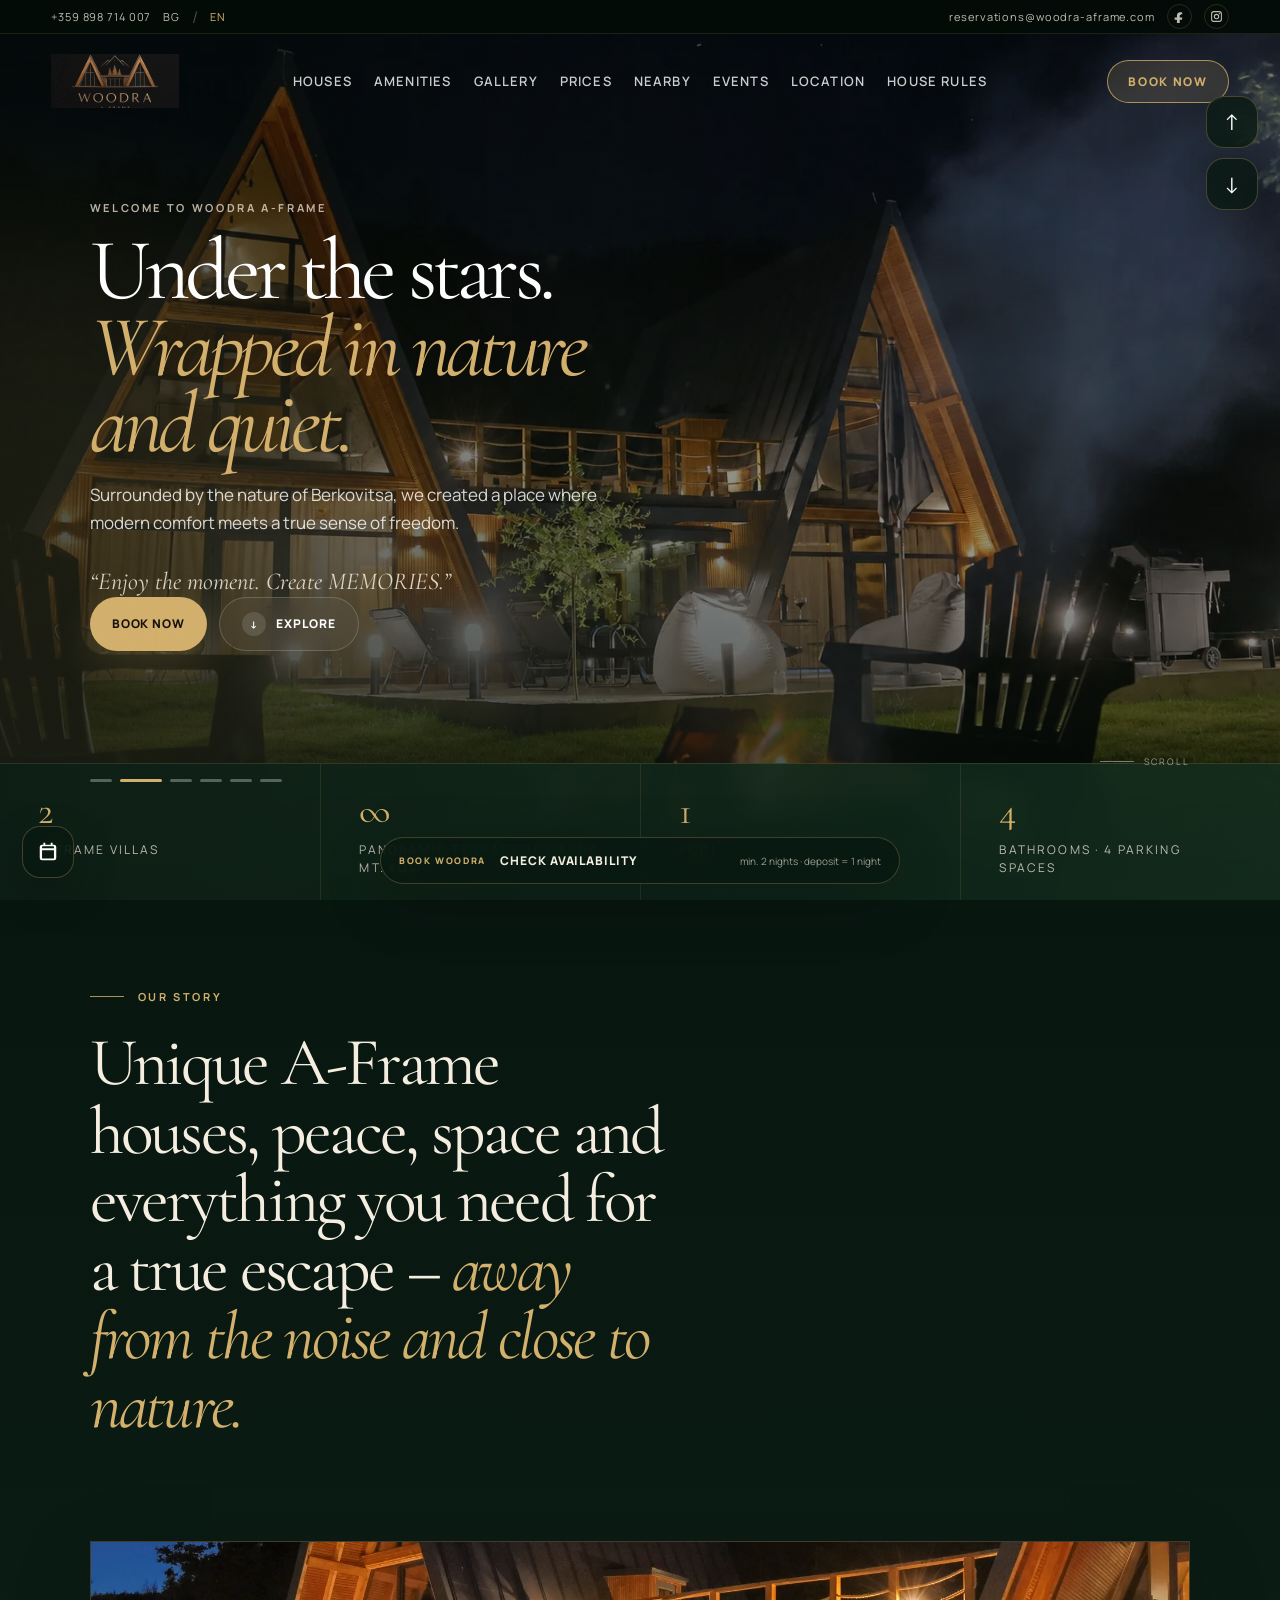
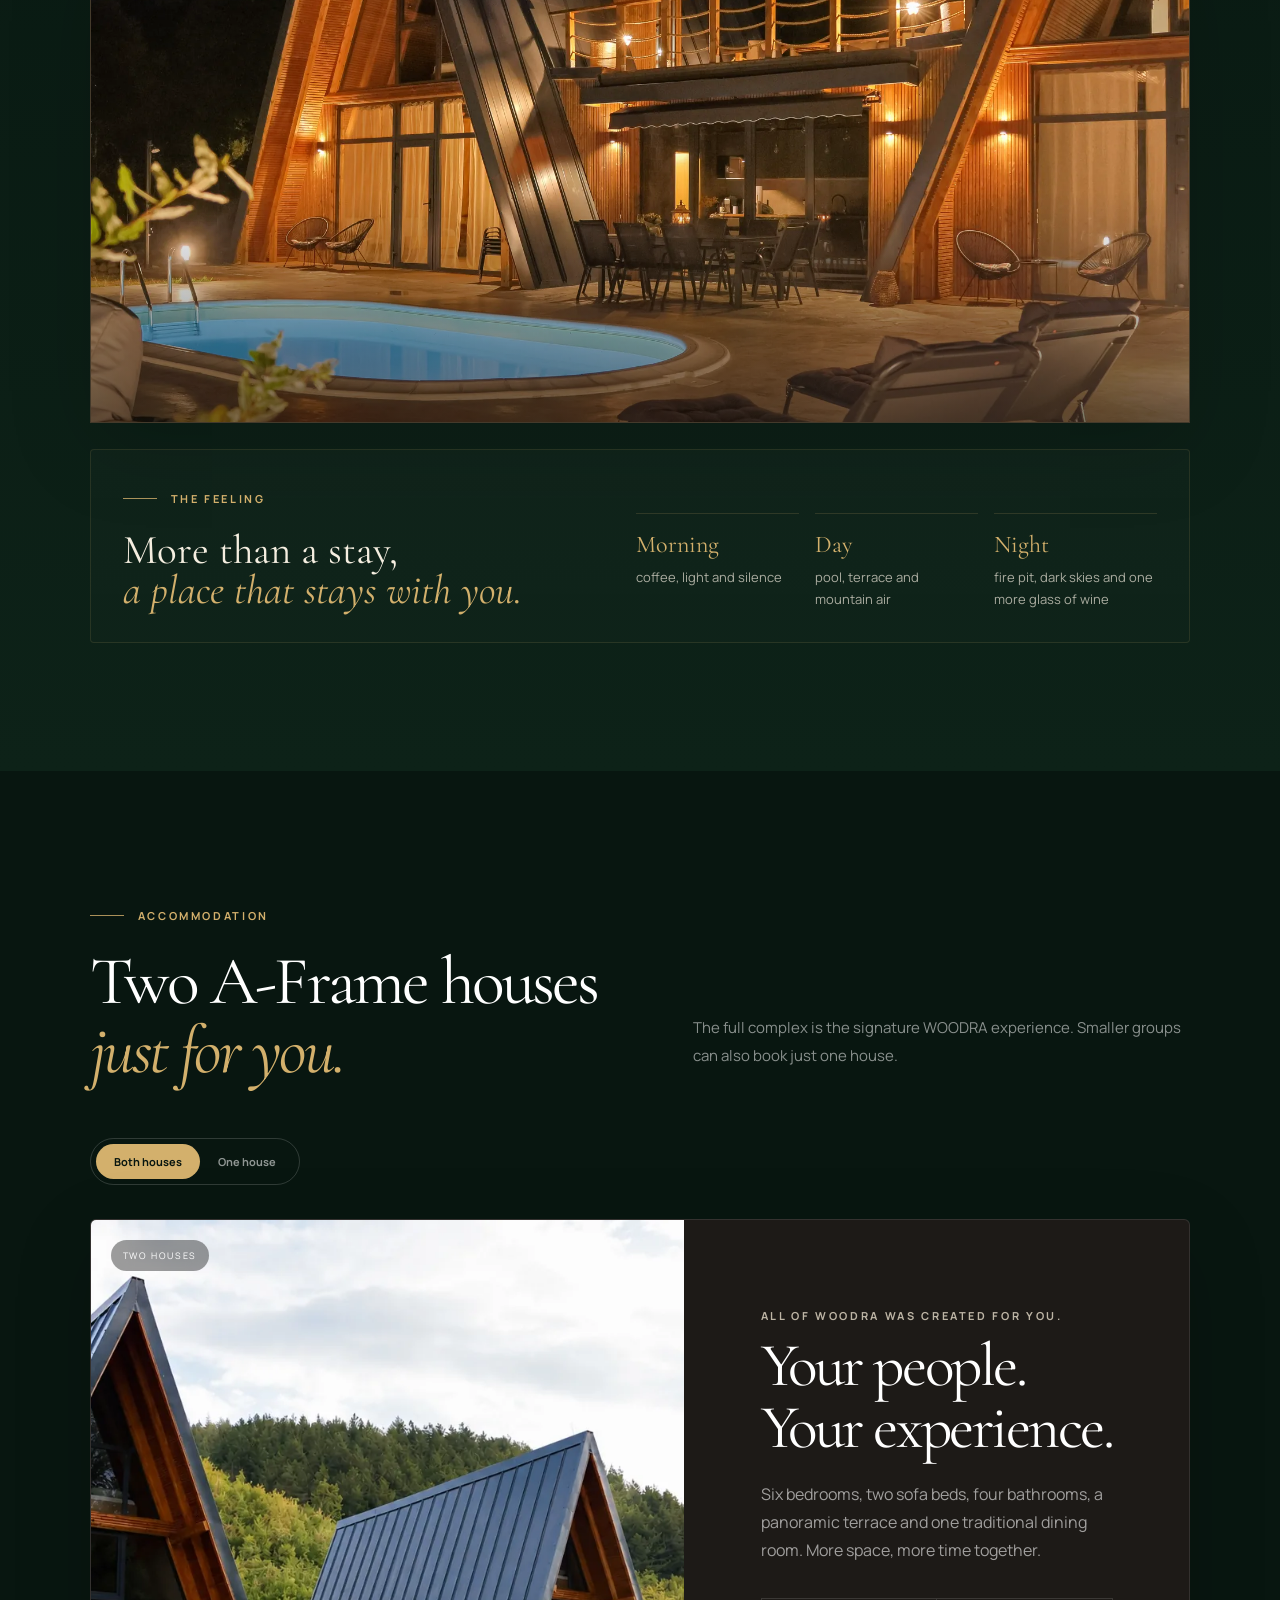
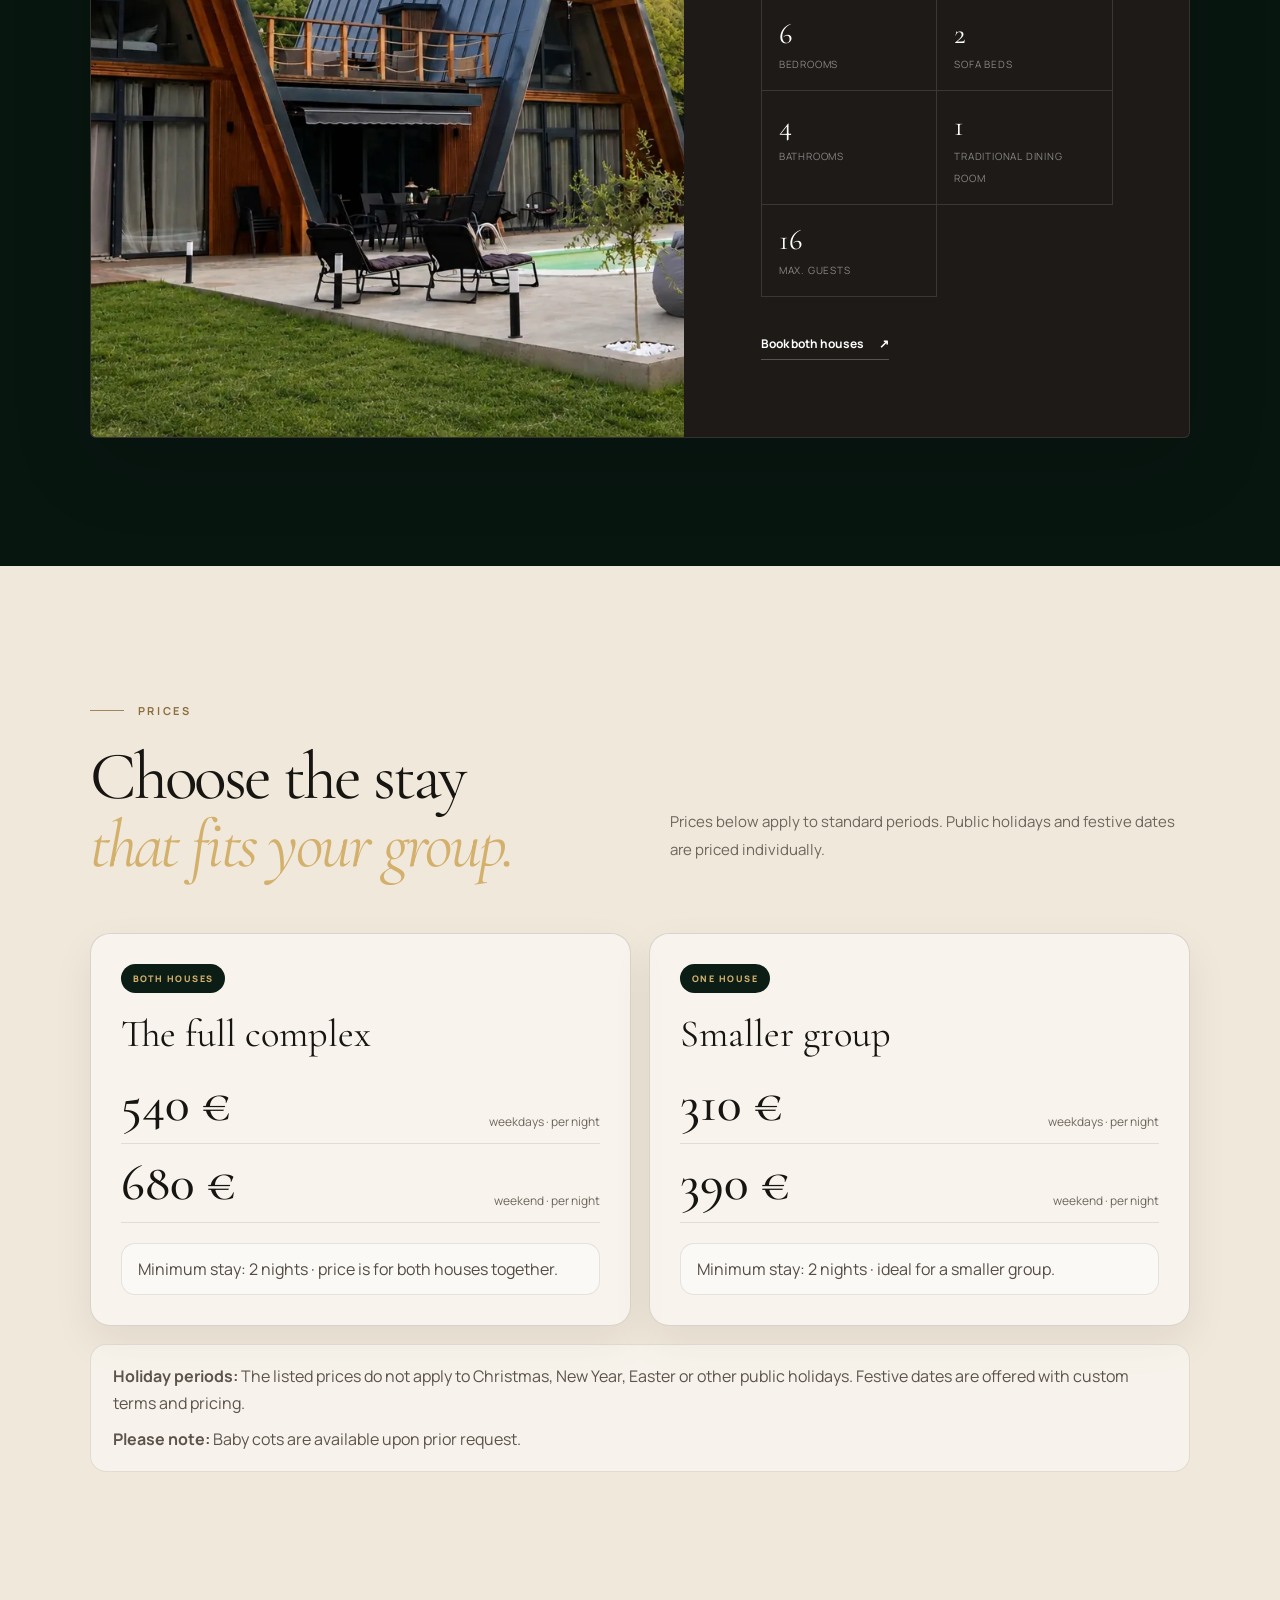
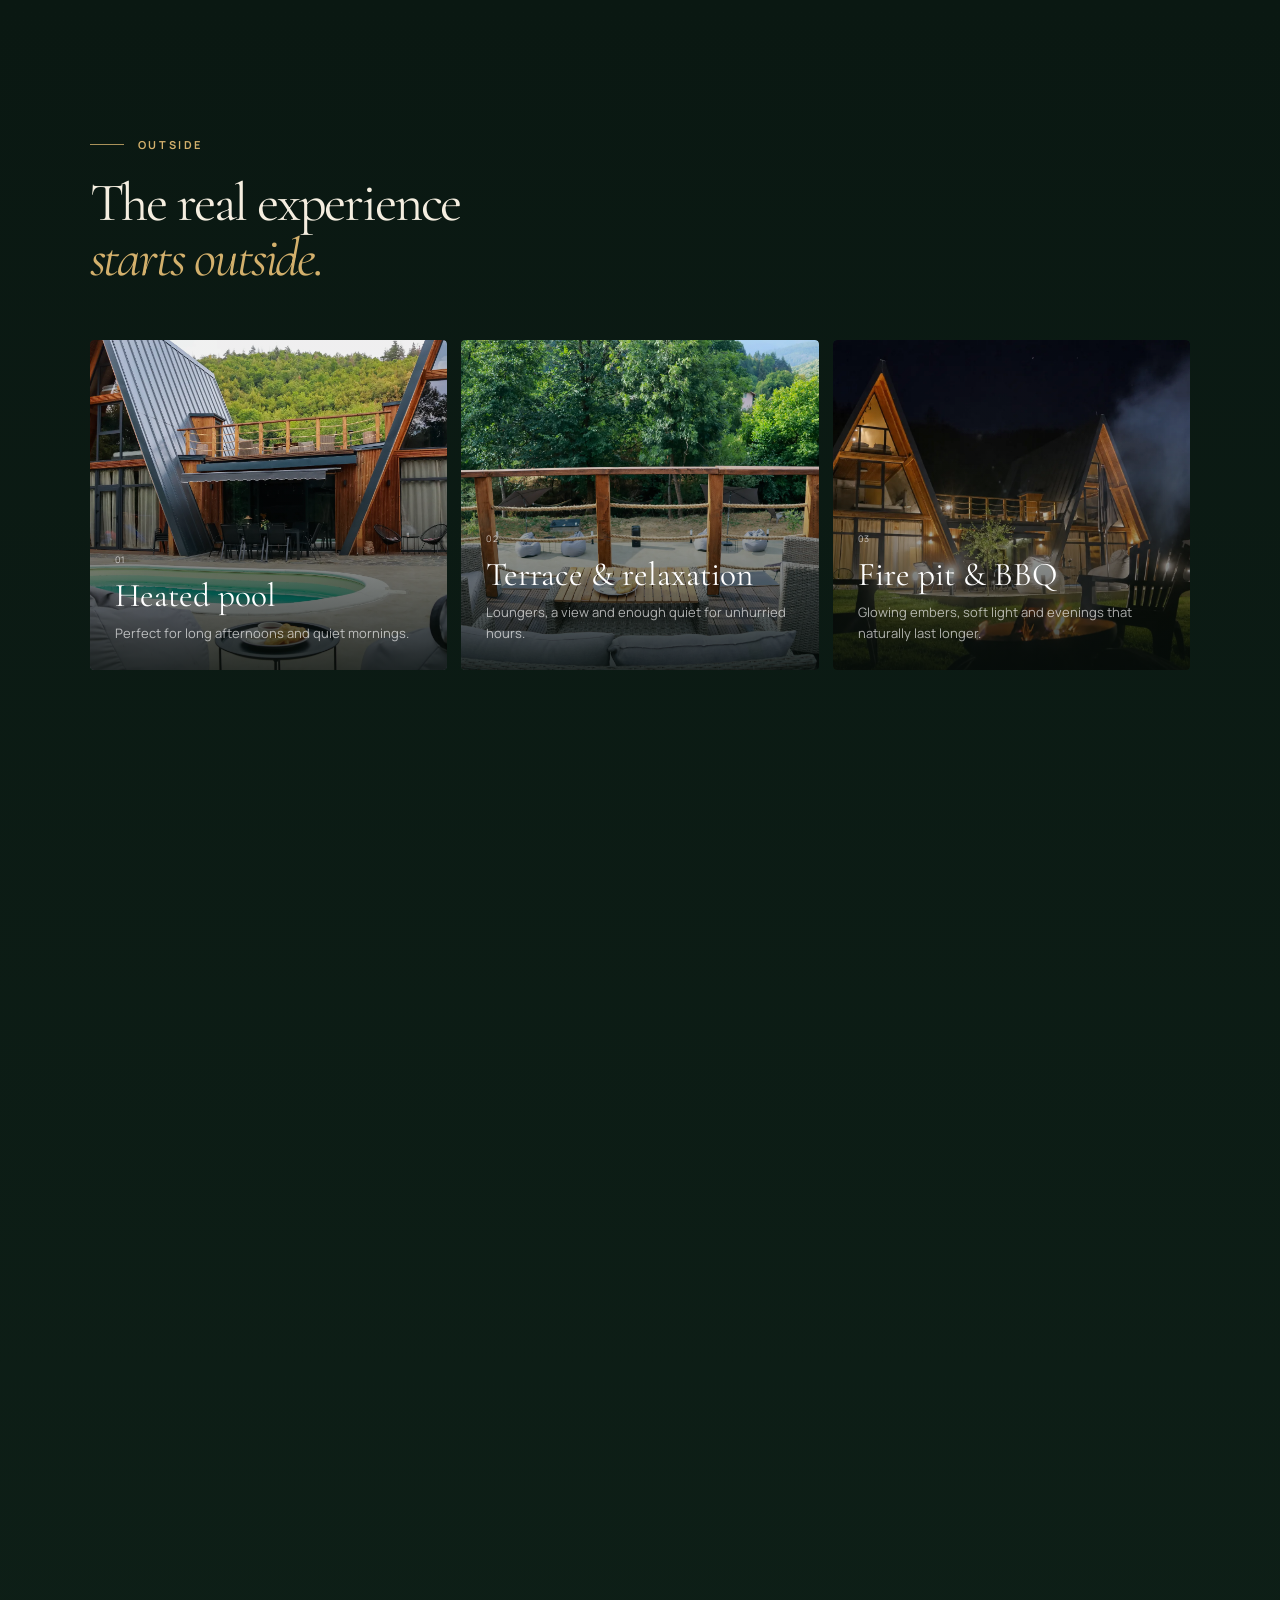
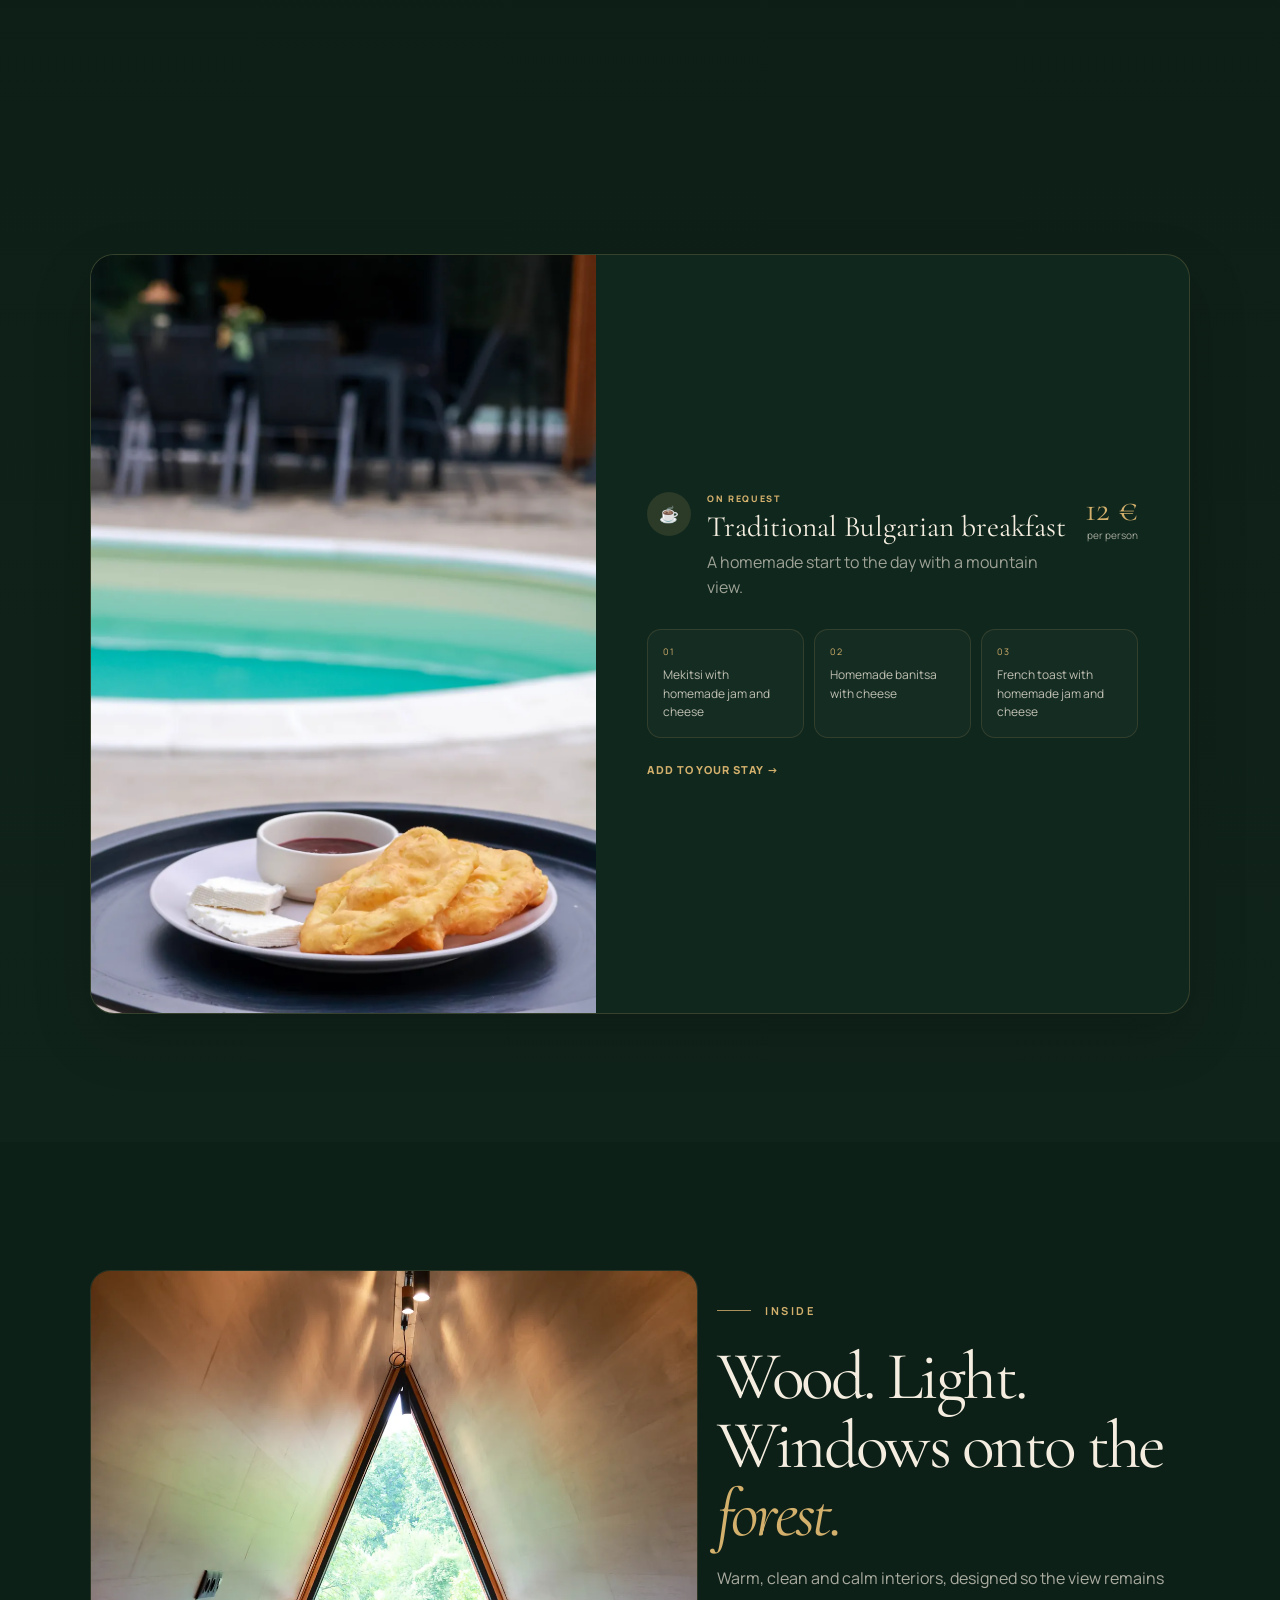
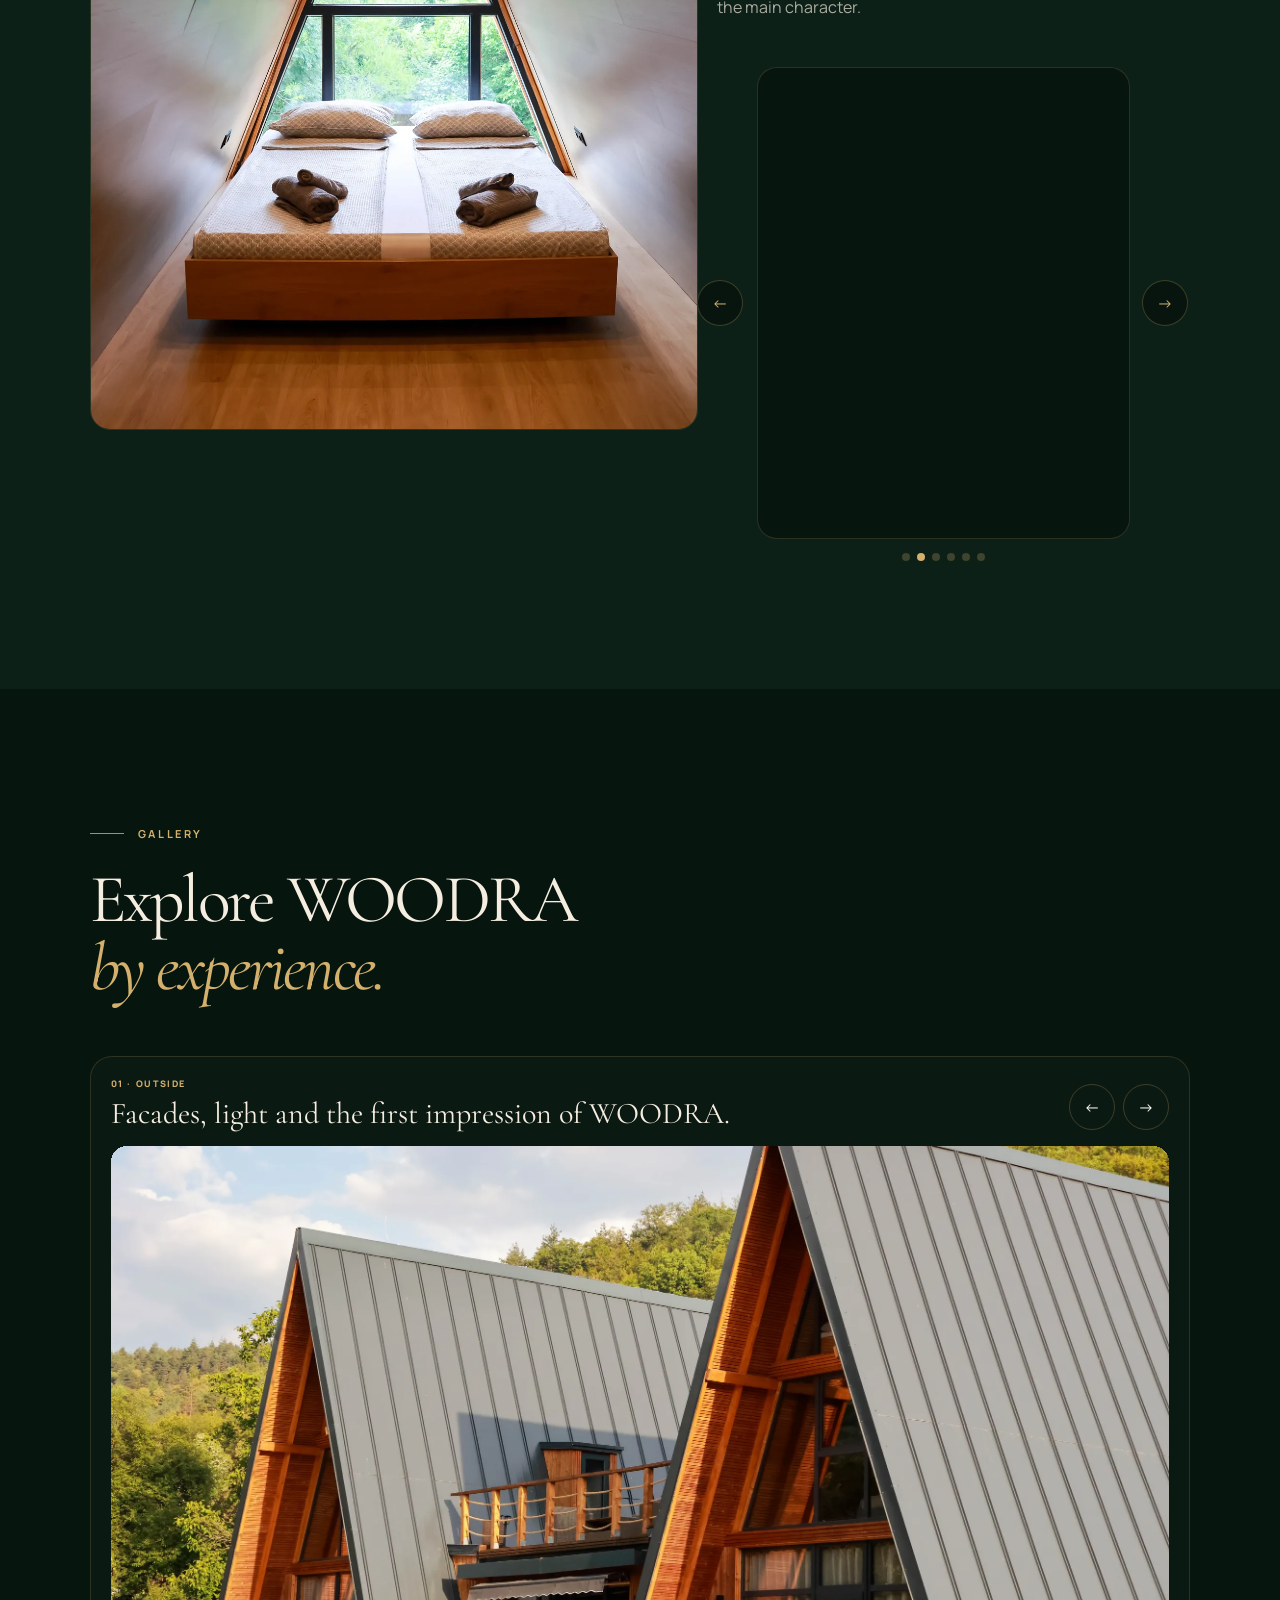
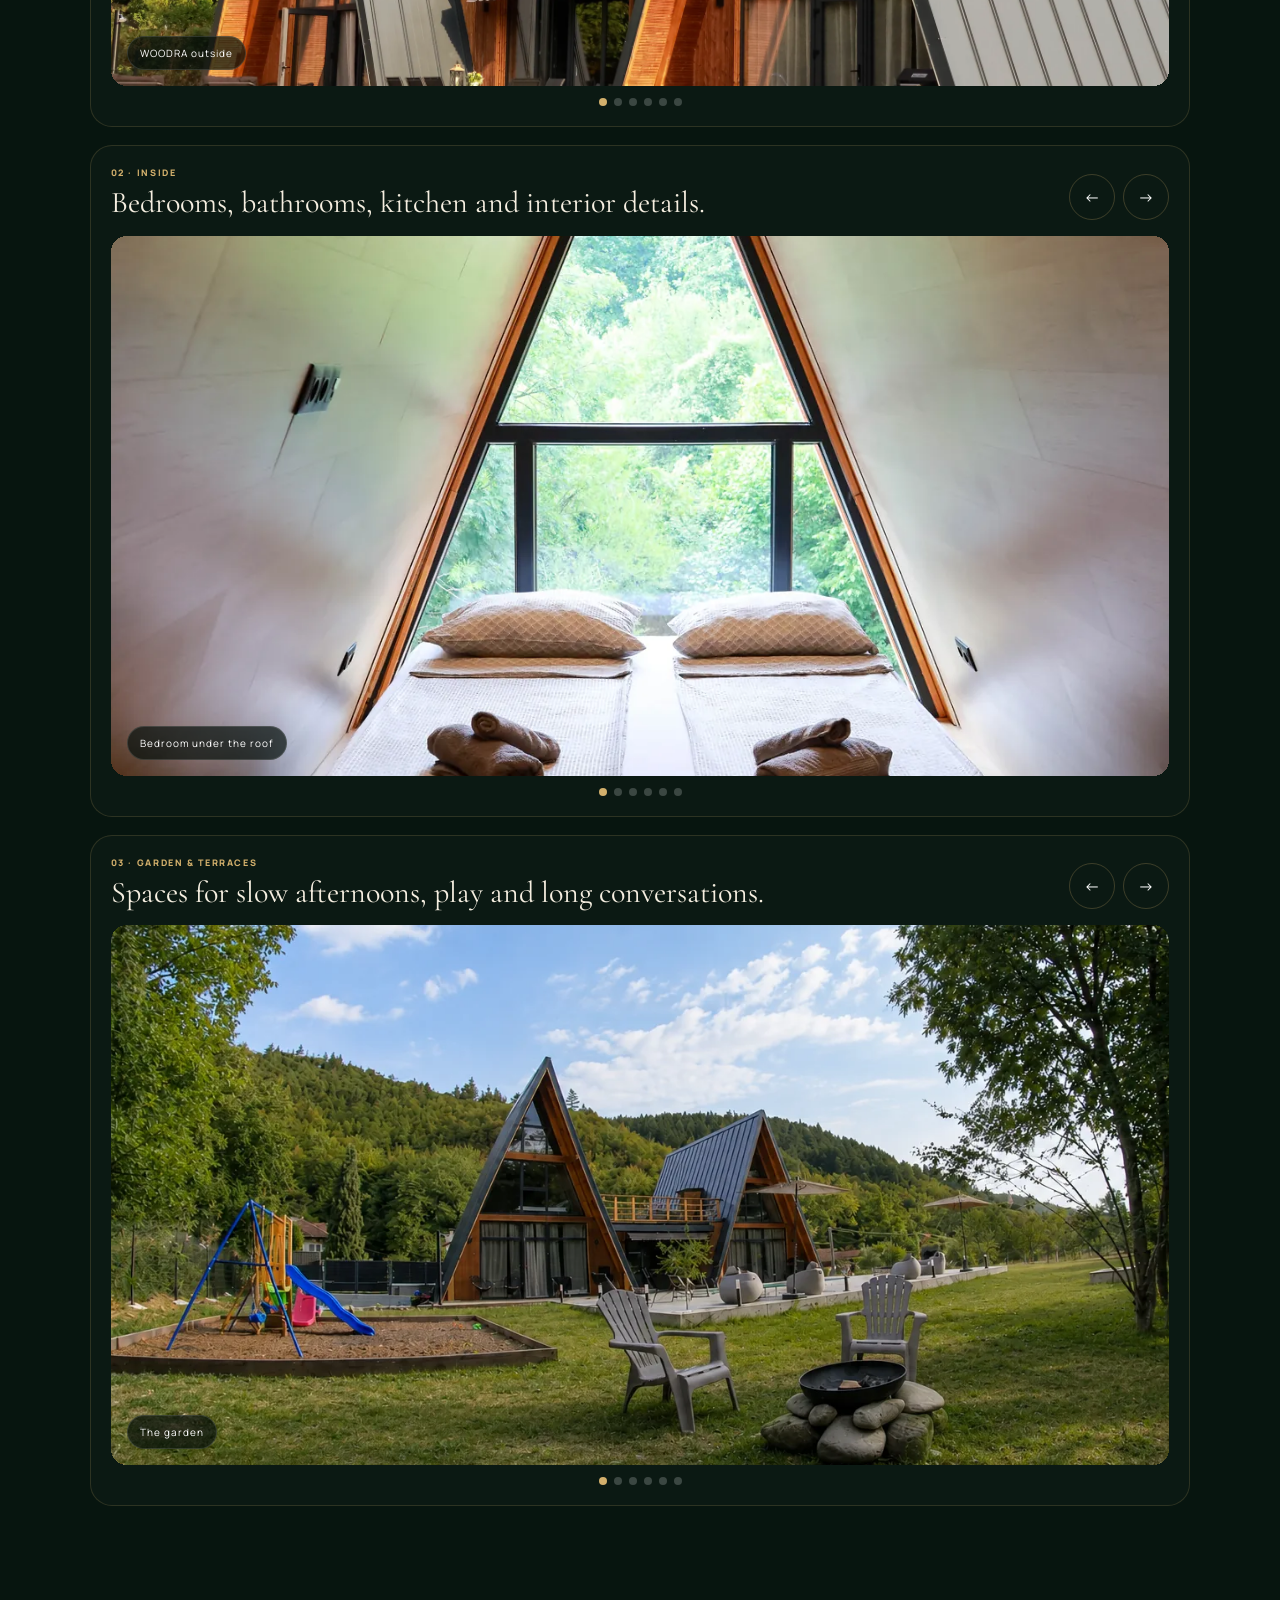
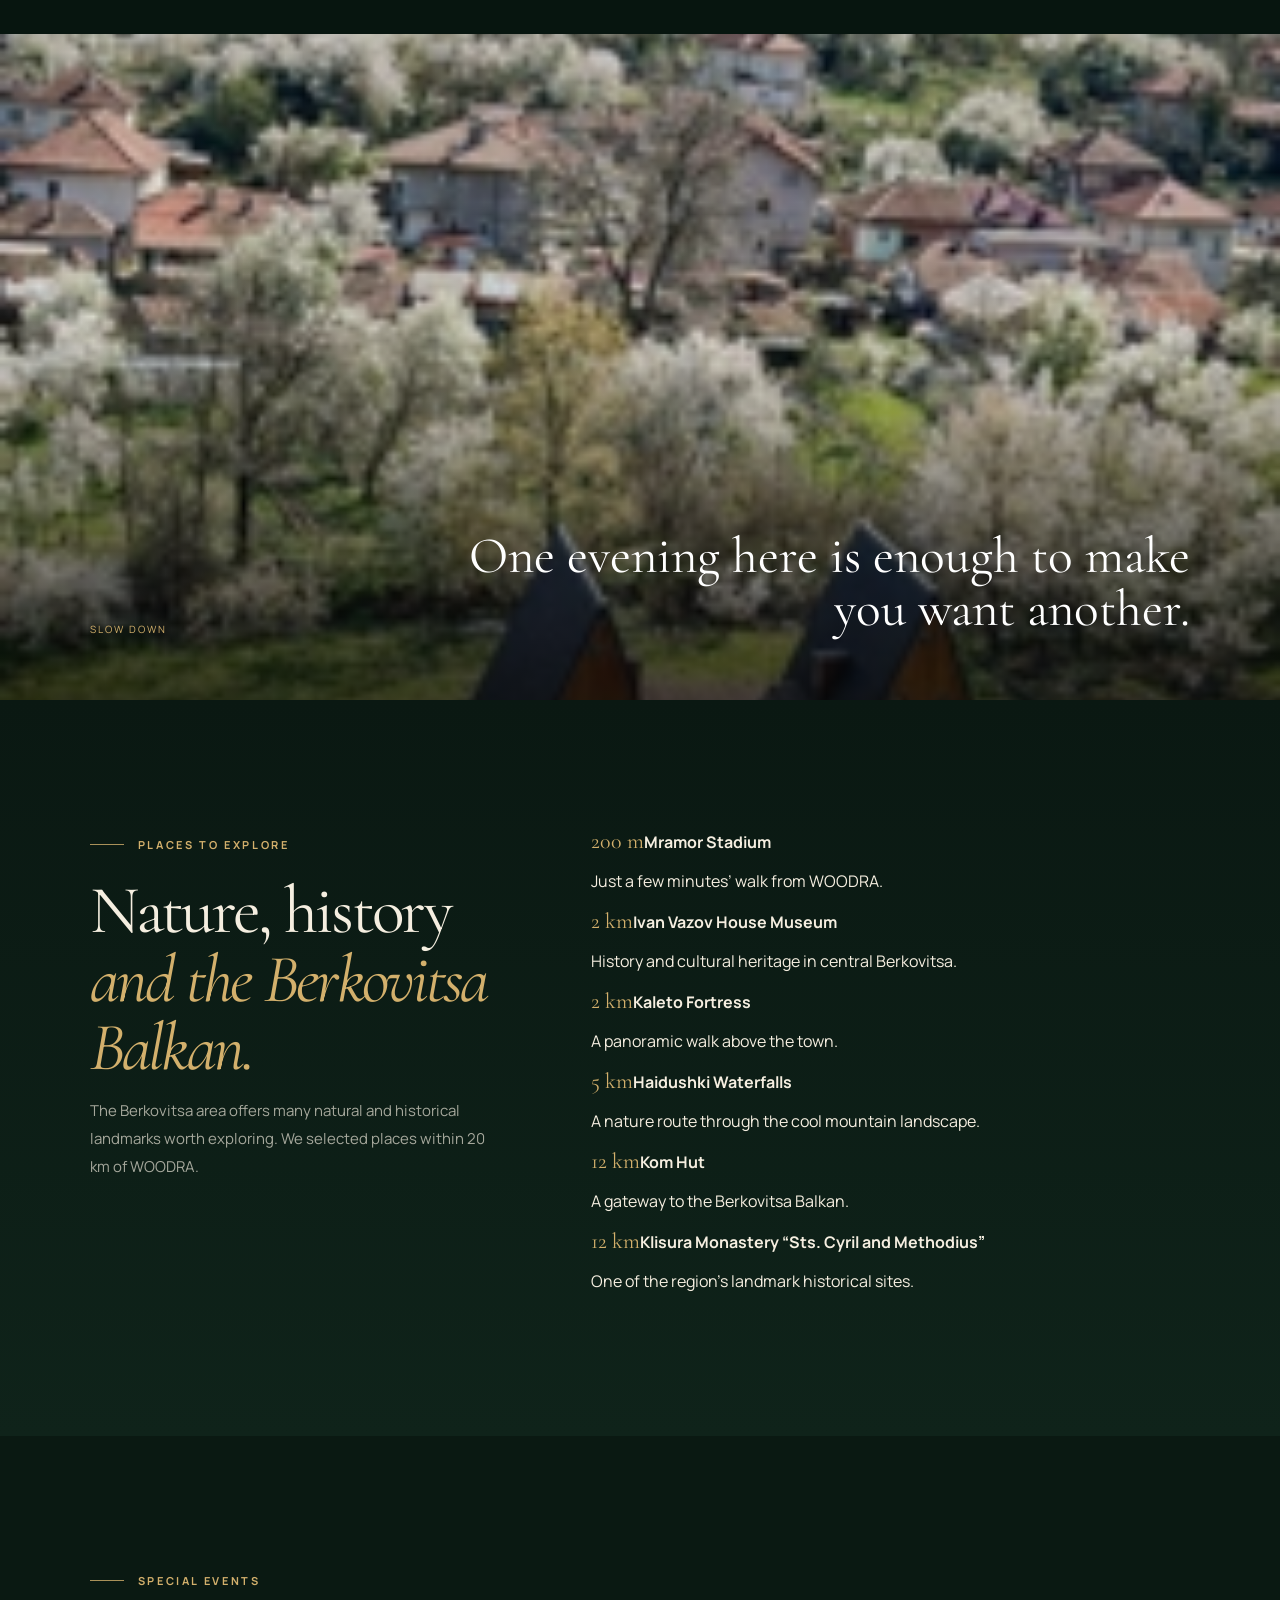
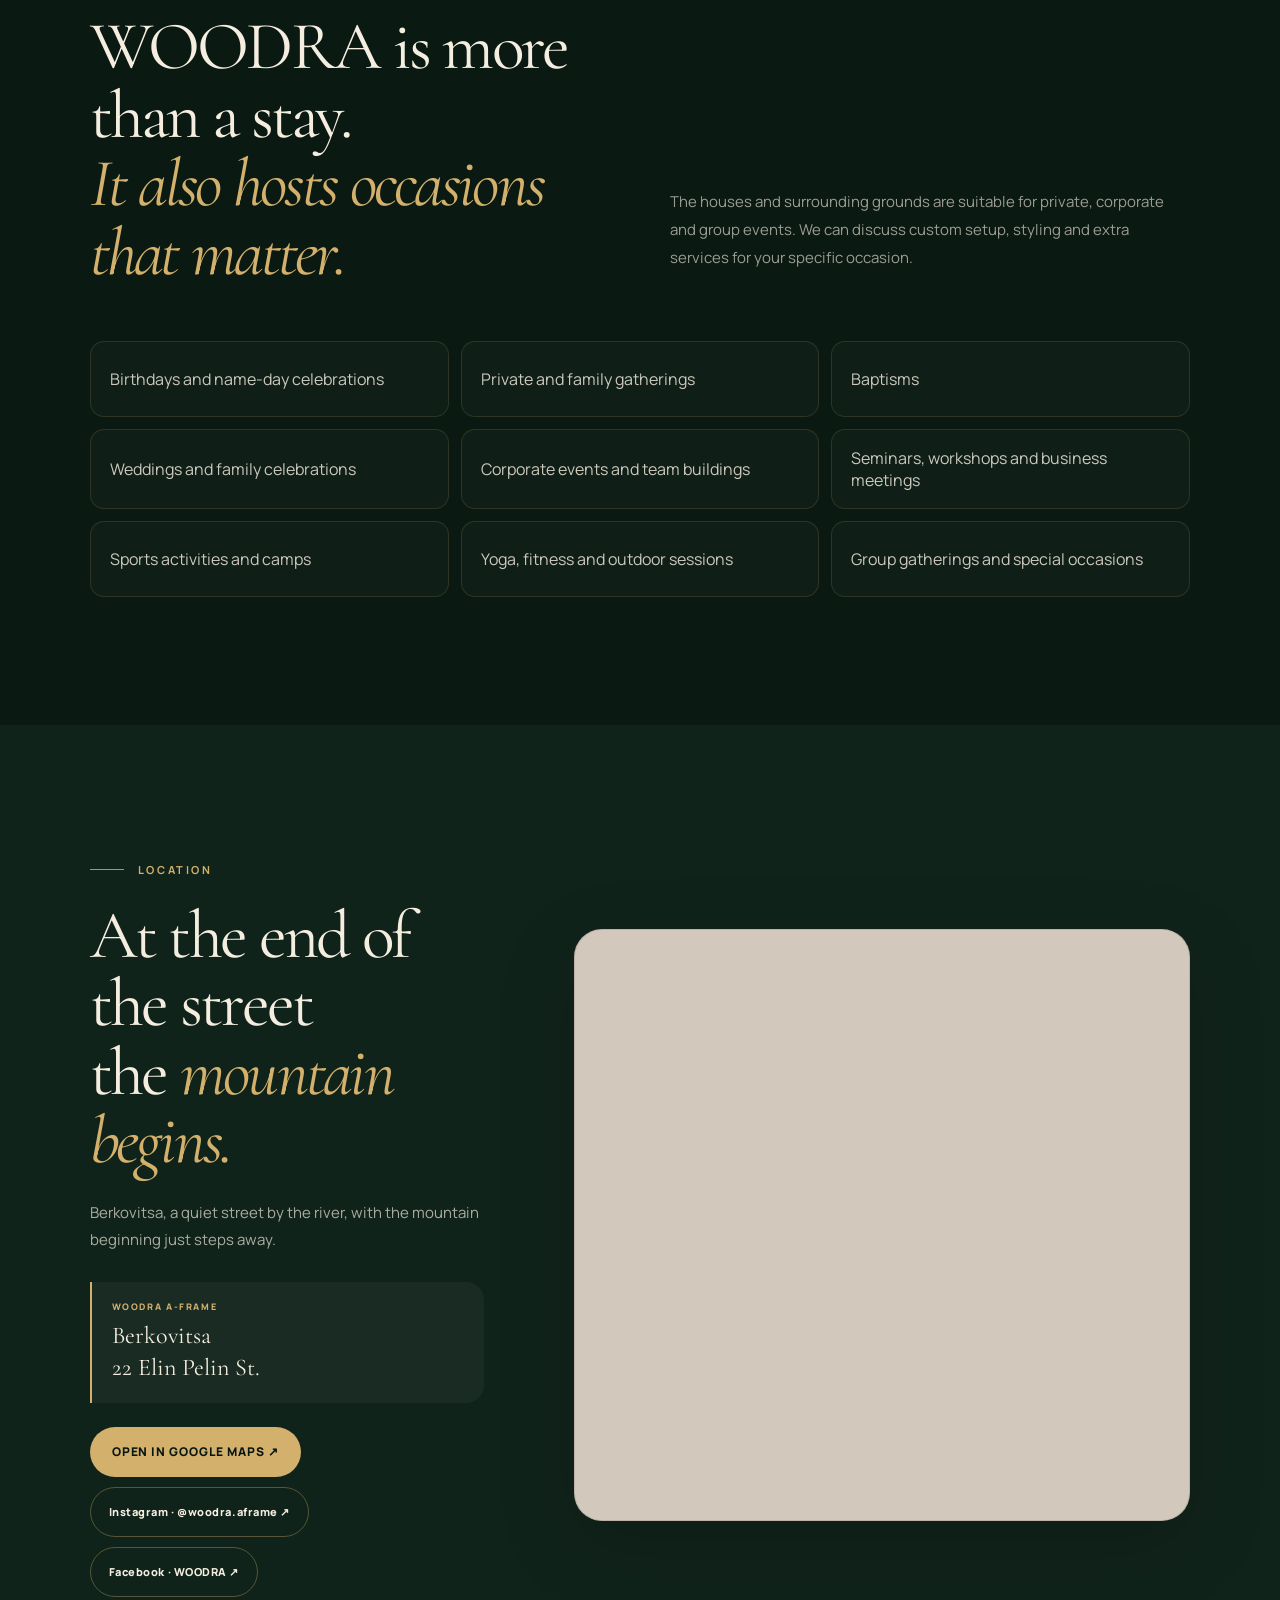
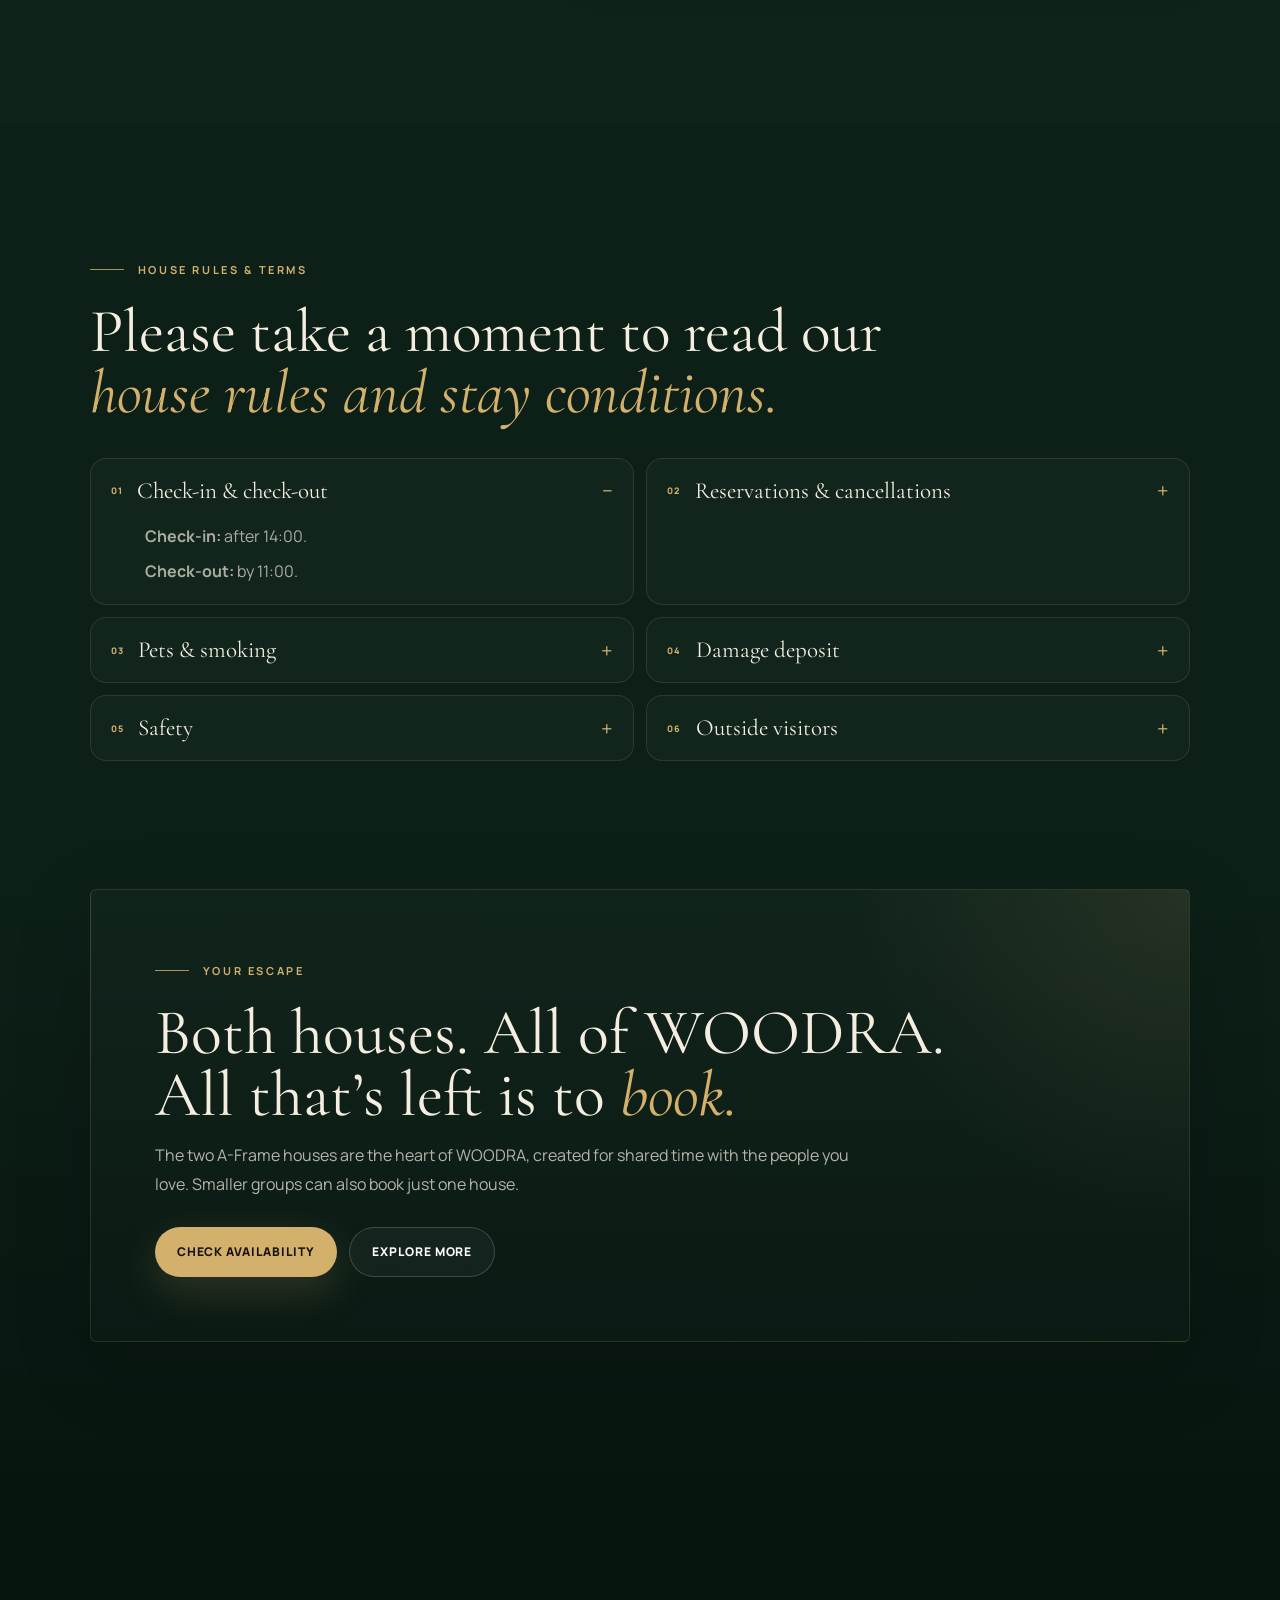
==== en.html @ e20c8172 "Add files via upload" ====
<!doctype html>
<html lang="en">
<head>
<meta charset="utf-8"/>
<meta content="width=device-width, initial-scale=1" name="viewport"/>
<meta content="#171512" name="theme-color"/>
<meta content="WOODRA A-FRAME – two A-Frame houses in nature near Berkovitsa, with a heated pool, panoramic terrace, BBQ, fire pit and views of Kom Peak." name="description"/>
<meta content="WOODRA A-FRAME | Berkovitsa" property="og:title"/>
<meta content="Two A-Frame houses just for you. Space, nature and a true escape near Berkovitsa." property="og:description"/>
<meta content="og-cover.jpg" property="og:image"/>
<meta content="website" property="og:type"/>
<title>WOODRA A-FRAME | Berkovitsa</title>
<link href="https://fonts.googleapis.com" rel="preconnect"/>
<link crossorigin="" href="https://fonts.gstatic.com" rel="preconnect"/>
<link href="https://fonts.googleapis.com/css2?family=Cormorant+Garamond:ital,wght@0,400;0,500;0,600;1,400;1,500&amp;family=Manrope:wght@400;500;600;700&amp;display=swap" rel="stylesheet"/>
<link href="styles.css" rel="stylesheet"/>
<script defer="" src="config.js"></script>
<script defer="" src="script.js"></script>

</head>
<body>
<div aria-hidden="true" class="scroll-progress"><span></span></div>
<div aria-hidden="true" class="noise"></div>
<div class="top-contact-bar">
<div class="top-contact-left">
<a aria-label="Contact phone" class="top-contact-link" href="tel:+359898714007">+359 898 714 007</a>
<div aria-label="Language selection" class="language-switch">
<a class="" href="index.html" lang="bg">BG</a>
<span>/</span>
<a aria-current="page" class="active" href="en.html" lang="en">EN</a>
</div>
</div>
<div aria-label="Social media" class="top-socials">
<a class="top-contact-link top-email-right" href="mailto:reservations@woodra-aframe.com">reservations@woodra-aframe.com</a>
<a aria-label="WOODRA A-FRAME on Facebook" class="top-social-link" href="https://www.facebook.com/share/19hZjLLN1f/?mibextid=wwXIfr" rel="noopener" target="_blank">
<svg aria-hidden="true" viewbox="0 0 24 24"><path d="M14.5 8H17V4.5c-.43-.06-1.91-.18-3.66-.18-3.62 0-6.1 2.21-6.1 6.28V14H3v3.92h4.24V24h5.2v-6.08h4.08L17.17 14h-4.73v-3.01c0-1.13.31-1.9 2.06-1.9V8Z"></path></svg>
</a>
<a aria-label="WOODRA A-FRAME on Instagram" class="top-social-link" href="https://www.instagram.com/woodra.aframe/" rel="noopener" target="_blank">
<svg aria-hidden="true" viewbox="0 0 24 24"><path d="M7 2h10a5 5 0 0 1 5 5v10a5 5 0 0 1-5 5H7a5 5 0 0 1-5-5V7a5 5 0 0 1 5-5Zm0 2a3 3 0 0 0-3 3v10a3 3 0 0 0 3 3h10a3 3 0 0 0 3-3V7a3 3 0 0 0-3-3H7Zm10.5 1.5a1.25 1.25 0 1 1 0 2.5 1.25 1.25 0 0 1 0-2.5ZM12 7a5 5 0 1 1 0 10 5 5 0 0 1 0-10Zm0 2a3 3 0 1 0 0 6 3 3 0 0 0 0-6Z"></path></svg>
</a>
</div>
</div><header class="site-header" id="top">
<a aria-label="WOODRA A-FRAME home" class="brand" href="#top">
<img alt="WOODRA A-FRAME" src="logo.webp"/>
</a>
<nav aria-label="Main navigation" class="desktop-nav">
<a href="#houses">Houses</a>
<a href="#amenities">Amenities</a>
<a href="#gallery">Gallery</a>
<a href="#pricing">Prices</a>
<a href="#around">Nearby</a>
<a href="#events">Events</a>
<a href="#location">Location</a><a href="#rules">House Rules</a>
</nav>
<a class="nav-cta" href="#booking">Book now</a>
<button aria-expanded="false" aria-label="Open menu" class="menu-toggle" type="button">
<span></span><span></span>
</button>
</header>
<div aria-hidden="true" class="mobile-menu">
<a href="#houses">Houses</a>
<a href="#amenities">Amenities</a>
<a href="#gallery">Gallery</a>
<a href="#pricing">Prices</a>
<a href="#around">Nearby</a>
<a href="#events">Events</a>
<a href="#location">Location</a><a href="#rules">House Rules</a>
<a href="https://www.instagram.com/woodra.aframe/" rel="noopener" target="_blank">Instagram ↗</a>
<a href="https://www.facebook.com/share/19hZjLLN1f/?mibextid=wwXIfr" rel="noopener" target="_blank">Facebook ↗</a>
<div class="mobile-contact-mini"><a href="tel:+359898714007">+359 898 714 007</a><a href="mailto:reservations@woodra-aframe.com">reservations@woodra-aframe.com</a><span><a class="" href="index.html">BG</a> / <a aria-current="page" class="active" href="en.html">EN</a></span></div><a href="#booking">Book now</a>
</div>
<div aria-label="Section navigation" class="floating-nav">
<button aria-label="Previous section" class="floating-arrow" id="section-prev" type="button">↑</button>
<button aria-label="Next section" class="floating-arrow" id="section-next" type="button">↓</button>
</div>
<div aria-label="Quick actions" class="floating-actions">
<a aria-label="Booking and available dates" class="floating-fab fab-booking" href="#booking">
<svg aria-hidden="true" viewbox="0 0 24 24"><path d="M7 2h2v2h6V2h2v2h1.5A2.5 2.5 0 0 1 21 6.5v12a2.5 2.5 0 0 1-2.5 2.5h-13A2.5 2.5 0 0 1 3 18.5v-12A2.5 2.5 0 0 1 5.5 4H7V2Zm11.5 8h-13v8.5c0 .39.31.7.7.7h11.6c.39 0 .7-.31.7-.7V10ZM6.2 5.8a.7.7 0 0 0-.7.7V8h13V6.5a.7.7 0 0 0-.7-.7H6.2Z"></path></svg>
</a>
</div>
<a aria-label="Check availability" class="sticky-booking-cta" href="#booking">
<span class="sticky-booking-kicker">BOOK WOODRA</span>
<strong>Check availability</strong>
<small>min. 2 nights · deposit = 1 night</small>
</a>
<main>
<section aria-label="WOODRA A-FRAME" class="hero" id="hero">
<div aria-hidden="true" class="hero-slideshow">
<picture class="hero-slide active"><img alt="" fetchpriority="high" src="woodra-hero-01.webp"/></picture>
<picture class="hero-slide"><img alt="" src="woodra-hero-02.webp"/></picture>
<picture class="hero-slide"><img alt="" src="woodra-hero-03.webp"/></picture>
<picture class="hero-slide"><img alt="" src="woodra-hero-04.webp"/></picture>
<picture class="hero-slide"><img alt="" src="woodra-hero-05.webp"/></picture>
<picture class="hero-slide"><img alt="" src="woodra-hero-06.webp"/></picture>
</div>
<div aria-hidden="true" class="hero-slide-dots"><button class="active" type="button"></button><button type="button"></button><button type="button"></button><button type="button"></button><button type="button"></button><button type="button"></button></div>
<div class="hero-shade"></div>
<div aria-hidden="true" class="hero-glow"></div>
<div class="hero-copy reveal">
<p class="eyebrow">Welcome to WOODRA A-FRAME</p>
<h1>Under the stars.<br/><em>Wrapped in nature and quiet.</em></h1>
<p class="hero-lead">Surrounded by the nature of Berkovitsa, we created a place where modern comfort meets a true sense of freedom.</p>
<p class="hero-whisper">“Enjoy the moment. Create MEMORIES.”</p>
<div class="hero-actions">
<a class="button button-primary" href="#booking">Book now</a>
<a class="button button-ghost" href="#gallery"><span class="play-dot">↓</span> Explore</a>
</div>
<div class="hero-booking-teaser reveal">
<span class="mini-kicker">CHECK AVAILABILITY</span>
<strong>Minimum 2 nights.<br/>Deposit = 1 night.</strong>
<p>Privacy for two or room for everyone you love. The two A-Frames adapt to the moment, not the other way around.</p>
<a href="#booking">Check availability ↗</a>
</div>
</div>
<div class="hero-meta reveal">
<div><strong>2</strong><span>A-Frame villas</span></div>
<div><strong>∞</strong><span>panoramic terrace towards Mt. Kom</span></div>
<div><strong>1</strong><span>pool</span></div>
<div><strong>4</strong><span>bathrooms · 4 parking spaces</span></div>
</div>
<a aria-label="Continue down" class="scroll-cue" href="#intro"><span></span>SCROLL</a>
</section>
<section class="intro section" id="intro">
<div class="section-kicker reveal">OUR STORY</div>
<div class="intro-grid intro-grid-single">
<div class="intro-copy reveal">
<h2>Unique A-Frame houses, peace, space and everything you need for a true escape – <em>away from the noise and close to nature.</em></h2>
</div>
</div>
<div class="cinema-card reveal" data-parallax-card="">
<img alt="WOODRA A-FRAME under the stars" loading="lazy" src="woodra-exterior-night.webp"/>
</div>
<div class="signature-strip reveal">
<div class="signature-copy">
<span class="section-kicker">THE FEELING</span>
<h3>More than a stay,<br/><em>a place that stays with you.</em></h3>
</div>
<div class="signature-points">
<div><strong>Morning</strong><span>coffee, light and silence</span></div>
<div><strong>Day</strong><span>pool, terrace and mountain air</span></div>
<div><strong>Night</strong><span>fire pit, dark skies and one more glass of wine</span></div>
</div>
</div>
</section>
<section class="houses section" id="houses">
<div class="section-head reveal">
<div>
<p class="section-kicker">ACCOMMODATION</p>
<h2 class="headline-tight">Two A-Frame houses <em class="gold">just for you.</em></h2>
</div>
<p>The full complex is the signature WOODRA experience. Smaller groups can also book just one house.</p>
</div>
<div aria-label="Choose option" class="house-switch reveal" role="tablist">
<button aria-selected="true" class="active" data-house="both" role="tab" type="button">Both houses</button>
<button aria-selected="false" data-house="one" role="tab" type="button">One house</button>
</div>
<div class="house-experience reveal" data-view="both" id="house-experience">
<div class="house-photo">
<img alt="The two WOODRA A-Frame houses" id="house-image" loading="lazy" src="woodra-houses-both.webp"/>
<div class="photo-chip" id="house-chip">TWO HOUSES</div>
</div>
<div class="house-details">
<p class="eyebrow" id="house-eyebrow">ALL OF WOODRA WAS CREATED FOR YOU.</p>
<h3 id="house-title">Your people.<br/>Your experience.</h3>
<p id="house-description">Six bedrooms, two sofa beds, four bathrooms, a panoramic terrace and one traditional dining room. More space, more time together.</p>
<div class="spec-grid" id="house-specs">
<div><strong>6</strong><span>bedrooms</span></div>
<div><strong>2</strong><span>sofa beds</span></div>
<div><strong>4</strong><span>bathrooms</span></div>
<div><strong>1</strong><span>traditional dining room</span></div>
<div><strong>16</strong><span>max. guests</span></div>

</div>
<a class="text-link" href="#booking">Book both houses <span>↗</span></a>
</div>
</div>
</section>

<section class="pricing section" id="pricing">
<div class="section-head reveal">
<div>
<p class="section-kicker">PRICES</p>
<h2>Choose the stay<br/><em>that fits your group.</em></h2>
</div>
<p>Prices below apply to standard periods. Public holidays and festive dates are priced individually.</p>
</div>
<div class="pricing-grid">
<article class="pricing-card reveal">
<span class="pricing-label">BOTH HOUSES</span>
<h3>The full complex</h3>
<div class="price-lines">
<div><strong>540 €</strong><span>weekdays · per night</span></div>
<div><strong>680 €</strong><span>weekend · per night</span></div>
</div>
<div class="pricing-note">Minimum stay: 2 nights · price is for both houses together.</div>
</article>
<article class="pricing-card reveal">
<span class="pricing-label">ONE HOUSE</span>
<h3>Smaller group</h3>
<div class="price-lines">
<div><strong>310 €</strong><span>weekdays · per night</span></div>
<div><strong>390 €</strong><span>weekend · per night</span></div>
</div>
<div class="pricing-note">Minimum stay: 2 nights · ideal for a smaller group.</div>
</article>
</div>
<div class="pricing-extra reveal">
<p><strong>Holiday periods:</strong> The listed prices do not apply to Christmas, New Year, Easter or other public holidays. Festive dates are offered with custom terms and pricing.</p>
<p><strong>Please note:</strong> Baby cots are available upon prior request.</p>
</div>
</section>

<section class="amenities section" id="amenities">
<div class="section-head reveal">
<div>
<p class="section-kicker">OUTSIDE</p>
<h2>The real experience<br/><em>starts outside.</em></h2>
</div>
</div>
<div class="amenity-grid">
<article class="amenity-card amenity-card-large reveal">
<img alt="WOODRA heated pool" loading="lazy" src="woodra-pool.webp"/>
<div class="amenity-content">
<span>01</span>
<h3>Heated pool</h3>
<p>Perfect for long afternoons and quiet mornings.</p>
</div>
</article>
<article class="amenity-card reveal">
<img alt="Terrace relaxation area" loading="lazy" src="woodra-terrace.webp"/>
<div class="amenity-content">
<span>02</span>
<h3>Terrace &amp; relaxation</h3>
<p>Loungers, a view and enough quiet for unhurried hours.</p>
</div>
</article>
<article class="amenity-card reveal">
<img alt="BBQ with mountain view" loading="lazy" src="woodra-fire.webp"/>
<div class="amenity-content">
<span>03</span>
<h3>Fire pit &amp; BBQ</h3>
<p>Glowing embers, soft light and evenings that naturally last longer.</p>
</div>
</article>
<article class="amenity-card reveal">
<img alt="Детска площадка в двора на WOODRA" loading="lazy" src="woodra-kids.webp"/>
<div class="amenity-content">
<span>04</span>
<h3>For the little ones</h3>
<p>A garden, grass and plenty of room for children to run and play.</p>
</div>
</article>
<article class="amenity-card reveal"><img alt="The river in the WOODRA yard" loading="lazy" src="IMG_0176.jpg"/>

<div class="amenity-content">
<span>05</span>
<h3>River in the garden</h3>
<p>The river can be heard from the terrace, a natural soundtrack for the evenings.</p>
</div>
</article>
<article class="amenity-card reveal">
<img alt="Достъп и паркинг при WOODRA" loading="lazy" src="woodra-parking.webp"/>
<div class="amenity-content">
<span>06</span>
<h3>Parking</h3>
<p>Drive right up to the property, with parking for 4 cars.</p>
</div>
</article>
</div>
<article class="panorama-feature reveal">
<img alt="Panoramic terrace with a view of Kom Peak" loading="lazy" src="woodra-terrace-wide.webp"/>
<div class="panorama-overlay"></div>
<div class="panorama-copy"><span>THE VIEW</span><h3>Panoramic terrace<br/>with a view of <em>Kom Peak.</em></h3></div>
</article>
<div class="breakfast-card breakfast-card-photo reveal"><div class="breakfast-photo"><img alt="Traditional breakfast at WOODRA with a mountain view" loading="lazy" src="woodra-breakfast.webp"/></div><div class="breakfast-body"><div class="breakfast-card-head"><span class="breakfast-icon">☕</span><div><span class="breakfast-eyebrow">ON REQUEST</span><strong>Traditional Bulgarian breakfast</strong><p>A homemade start to the day with a mountain view.</p></div><div class="breakfast-price"><strong>12 €</strong><span>per person</span></div></div><div class="breakfast-options"><div><span>01</span><p>Mekitsi with homemade jam and cheese</p></div><div><span>02</span><p>Homemade banitsa with cheese</p></div><div><span>03</span><p>French toast with homemade jam and cheese</p></div></div><a href="#booking">Add to your stay →</a></div></div>
</section>
<section class="interior section">
<div class="interior-grid">
<div class="interior-tall reveal">
<img alt="Bedroom under the A-Frame roof" loading="lazy" src="woodra-interior-main.webp"/>
</div>
<div class="interior-copy reveal">
<p class="section-kicker">INSIDE</p>
<h2>Wood. Light.<br/>Windows onto the <em>forest.</em></h2>
<p>Warm, clean and calm interiors, designed so the view remains the main character.</p>
</div>
<div class="interior-slider-shell reveal">
<button aria-label="Previous image" class="interior-nav prev" type="button">←</button>
<div class="interior-slider" id="interior-slider">
<div class="interior-slide active"><img alt="Bedroom at WOODRA" loading="lazy" src="woodra-interior-bed1.webp"/></div>
<div class="interior-slide"><img alt="Second bedroom at WOODRA" loading="lazy" src="woodra-interior-bed2.webp"/></div>
<div class="interior-slide"><img alt="Bathroom with wood details" loading="lazy" src="woodra-interior-bath1.webp"/></div>
<div class="interior-slide"><img alt="Bathroom with stone sink" loading="lazy" src="woodra-interior-bath2.webp"/></div>
<div class="interior-slide"><img alt="Dining area at WOODRA" loading="lazy" src="woodra-interior-dining.webp"/></div>
<div class="interior-slide"><img alt="Kitchen at WOODRA" loading="lazy" src="woodra-interior-kitchen.webp"/></div>
</div>
<button aria-label="Next image" class="interior-nav next" type="button">→</button>
<div class="interior-dots" id="interior-dots"></div>
</div>
</div>
</section>

<section class="gallery section" id="gallery">
<div class="section-head reveal">
<div>
<p class="section-kicker">GALLERY</p>
<h2>Explore WOODRA<br/><em>by experience.</em></h2>
</div>
<p>We grouped the photos into separate slideshows – outside, inside and around the houses.</p>
</div>

<div class="showcase-block reveal" data-slider>
  <div class="showcase-head">
    <div>
      <span class="showcase-kicker">01 · OUTSIDE</span>
      <h3>Facades, light and the first impression of WOODRA.</h3>
    </div>
    <div class="showcase-nav"><button type="button" class="showcase-arrow prev" aria-label="Previous image">←</button><button type="button" class="showcase-arrow next" aria-label="Next image">→</button></div>
  </div>
  <div class="showcase-viewport"><div class="showcase-track">
    <button type="button" class="showcase-slide active" data-lightbox="woodra-hero-01.webp"><img src="woodra-hero-01.webp" alt="The two houses by day" loading="lazy"/><span>WOODRA outside</span></button>
    <button type="button" class="showcase-slide" data-lightbox="woodra-houses-both.webp"><img src="woodra-houses-both.webp" alt="The two A-frame houses" loading="lazy"/><span>The two houses</span></button>
    <button type="button" class="showcase-slide" data-lightbox="woodra-house-one.webp"><img src="woodra-house-one.webp" alt="Facade and patio" loading="lazy"/><span>Facade & patio</span></button>
    <button type="button" class="showcase-slide" data-lightbox="woodra-pool.webp"><img src="woodra-pool.webp" alt="Pool in front of the houses" loading="lazy"/><span>Pool front</span></button>
    <button type="button" class="showcase-slide" data-lightbox="woodra-hero-02.webp"><img src="woodra-hero-02.webp" alt="WOODRA at night" loading="lazy"/><span>Evening mood</span></button>
    <button type="button" class="showcase-slide" data-lightbox="woodra-exterior-night2.webp"><img src="woodra-exterior-night2.webp" alt="Pool at night" loading="lazy"/><span>Pool at night</span></button>
  </div></div>
  <div class="showcase-dots"></div>
</div>

<div class="showcase-block reveal" data-slider>
  <div class="showcase-head">
    <div>
      <span class="showcase-kicker">02 · INSIDE</span>
      <h3>Bedrooms, bathrooms, kitchen and interior details.</h3>
    </div>
    <div class="showcase-nav"><button type="button" class="showcase-arrow prev" aria-label="Previous image">←</button><button type="button" class="showcase-arrow next" aria-label="Next image">→</button></div>
  </div>
  <div class="showcase-viewport"><div class="showcase-track">
    <button type="button" class="showcase-slide active" data-lightbox="woodra-interior-main.webp"><img src="woodra-interior-main.webp" alt="Bedroom under the A-frame roof" loading="lazy"/><span>Bedroom under the roof</span></button>
    <button type="button" class="showcase-slide" data-lightbox="woodra-interior-bed2.webp"><img src="woodra-interior-bed2.webp" alt="Modern bedroom" loading="lazy"/><span>Modern bedroom</span></button>
    <button type="button" class="showcase-slide" data-lightbox="woodra-interior-bath1.webp"><img src="woodra-interior-bath1.webp" alt="Bathroom and shower" loading="lazy"/><span>Bathroom & shower</span></button>
    <button type="button" class="showcase-slide" data-lightbox="woodra-interior-bath2.webp"><img src="woodra-interior-bath2.webp" alt="Stone sink bathroom" loading="lazy"/><span>Stone sink</span></button>
    <button type="button" class="showcase-slide" data-lightbox="woodra-interior-dining.webp"><img src="woodra-interior-dining.webp" alt="Dining area" loading="lazy"/><span>Dining area</span></button>
    <button type="button" class="showcase-slide" data-lightbox="woodra-interior-kitchen.webp"><img src="woodra-interior-kitchen.webp" alt="Kitchen" loading="lazy"/><span>Kitchen</span></button>
  </div></div>
  <div class="showcase-dots"></div>
</div>

<div class="showcase-block reveal" data-slider>
  <div class="showcase-head">
    <div>
      <span class="showcase-kicker">03 · GARDEN & TERRACES</span>
      <h3>Spaces for slow afternoons, play and long conversations.</h3>
    </div>
    <div class="showcase-nav"><button type="button" class="showcase-arrow prev" aria-label="Previous image">←</button><button type="button" class="showcase-arrow next" aria-label="Next image">→</button></div>
  </div>
  <div class="showcase-viewport"><div class="showcase-track">
    <button type="button" class="showcase-slide active" data-lightbox="woodra-hero-03.webp"><img src="woodra-hero-03.webp" alt="The garden at WOODRA" loading="lazy"/><span>The garden</span></button>
    <button type="button" class="showcase-slide" data-lightbox="woodra-terrace.webp"><img src="woodra-terrace.webp" alt="Terrace with a view" loading="lazy"/><span>Terrace view</span></button>
    <button type="button" class="showcase-slide" data-lightbox="woodra-terrace-2.webp"><img src="woodra-terrace-2.webp" alt="Outdoor lounge" loading="lazy"/><span>Outdoor lounge</span></button>
    <button type="button" class="showcase-slide" data-lightbox="woodra-pool-top.webp"><img src="woodra-pool-top.webp" alt="View of the pool" loading="lazy"/><span>Poolside</span></button>
    <button type="button" class="showcase-slide" data-lightbox="woodra-kids.webp"><img src="woodra-kids.webp" alt="Kids play area" loading="lazy"/><span>Play area</span></button>
    <button type="button" class="showcase-slide" data-lightbox="woodra-terrace-3.webp"><img src="woodra-terrace-3.webp" alt="Terrace detail" loading="lazy"/><span>Terrace detail</span></button>
  </div></div>
  <div class="showcase-dots"></div>
</div>
</section>

<section aria-label="WOODRA atmosphere" class="film-strip">
<video autoplay="" loop="" muted="" playsinline="" poster="aerial.webp" preload="metadata">
<source src="woodra-01.mp4" type="video/mp4"/>
</video>
<div class="film-strip-overlay"></div>
<div class="film-strip-copy reveal">
<span>SLOW DOWN</span>
<strong>One evening here is enough to make you want another.</strong>
</div>
</section>
<section class="around section" id="around">
<div class="around-intro reveal">
<p class="section-kicker">PLACES TO EXPLORE</p>
<h2>Nature, history<br/><em>and the Berkovitsa Balkan.</em></h2>
<p>The Berkovitsa area offers many natural and historical landmarks worth exploring. We selected places within 20 km of WOODRA.</p>
</div>
<div class="places-grid">
<article class="place-card reveal"><span class="place-distance">200 m</span><strong>Mramor Stadium</strong><p>Just a few minutes’ walk from WOODRA.</p></article>
<article class="place-card reveal"><span class="place-distance">2 km</span><strong>Ivan Vazov House Museum</strong><p>History and cultural heritage in central Berkovitsa.</p></article>
<article class="place-card reveal"><span class="place-distance">2 km</span><strong>Kaleto Fortress</strong><p>A panoramic walk above the town.</p></article>
<article class="place-card reveal"><span class="place-distance">5 km</span><strong>Haidushki Waterfalls</strong><p>A nature route through the cool mountain landscape.</p></article>
<article class="place-card reveal"><span class="place-distance">12 km</span><strong>Kom Hut</strong><p>A gateway to the Berkovitsa Balkan.</p></article>
<article class="place-card reveal"><span class="place-distance">12 km</span><strong>Klisura Monastery “Sts. Cyril and Methodius”</strong><p>One of the region’s landmark historical sites.</p></article>
</div>
</section>

<section class="events section" id="events">
<div class="section-head reveal">
<div>
<p class="section-kicker">SPECIAL EVENTS</p>
<h2>WOODRA is more than a stay.<br/><em>It also hosts occasions that matter.</em></h2>
</div>
<p>The houses and surrounding grounds are suitable for private, corporate and group events. We can discuss custom setup, styling and extra services for your specific occasion.</p>
</div>
<div class="events-grid">
<article class="event-chip reveal">Birthdays and name-day celebrations</article>
<article class="event-chip reveal">Private and family gatherings</article>
<article class="event-chip reveal">Baptisms</article>
<article class="event-chip reveal">Weddings and family celebrations</article>
<article class="event-chip reveal">Corporate events and team buildings</article>
<article class="event-chip reveal">Seminars, workshops and business meetings</article>
<article class="event-chip reveal">Sports activities and camps</article>
<article class="event-chip reveal">Yoga, fitness and outdoor sessions</article>
<article class="event-chip reveal">Group gatherings and special occasions</article>
</div>
</section>

<section class="location section" id="location">
<div class="location-copy reveal">
<p class="section-kicker">LOCATION</p>
<h2>At the end of the street<br/>the <em>mountain begins.</em></h2>
<p>Berkovitsa, a quiet street by the river, with the mountain beginning just steps away.</p>
<div class="location-address">
<span>WOODRA A-FRAME</span>
<strong>Berkovitsa<br/>22 Elin Pelin St.</strong>
</div>
<div class="location-actions">
<a class="button button-dark" href="https://www.google.com/maps/search/?api=1&amp;query=%D0%B3%D1%80.%20%D0%91%D0%B5%D1%80%D0%BA%D0%BE%D0%B2%D0%B8%D1%86%D0%B0%2C%20%D1%83%D0%BB.%20%D0%95%D0%BB%D0%B8%D0%BD%20%D0%9F%D0%B5%D0%BB%D0%B8%D0%BD%2022" rel="noopener" target="_blank">Open in Google Maps ↗</a>
<a aria-label="WOODRA A-FRAME on Instagram" class="instagram-pill" href="https://www.instagram.com/woodra.aframe/" rel="noopener" target="_blank">Instagram · @woodra.aframe ↗</a>
<a aria-label="WOODRA A-FRAME on Facebook" class="instagram-pill facebook-pill" href="https://www.facebook.com/share/19hZjLLN1f/?mibextid=wwXIfr" rel="noopener" target="_blank">Facebook · WOODRA ↗</a>
</div>
</div>
<div class="location-map reveal">
<iframe allowfullscreen="" loading="lazy" referrerpolicy="no-referrer-when-downgrade" src="https://www.google.com/maps?q=%D0%B3%D1%80.%20%D0%91%D0%B5%D1%80%D0%BA%D0%BE%D0%B2%D0%B8%D1%86%D0%B0%2C%20%D1%83%D0%BB.%20%D0%95%D0%BB%D0%B8%D0%BD%20%D0%9F%D0%B5%D0%BB%D0%B8%D0%BD%2022&amp;z=16&amp;output=embed" title="WOODRA A-FRAME – 22 Elin Pelin St., Berkovitsa">
</iframe>
</div>
</section>
<section class="rules section" id="rules">
<div class="rules-head reveal">
<p class="section-kicker">HOUSE RULES &amp; TERMS</p>
<h2>Please take a moment to read our<br/><em>house rules and stay conditions.</em></h2>
</div>
<div class="rules-grid">
<details class="rule-card reveal" open=""><summary><span>01</span>Check-in &amp; check-out</summary><div><p><strong>Check-in:</strong> after 14:00.</p><p><strong>Check-out:</strong> by 11:00.</p></div></details>
<details class="rule-card reveal"><summary><span>02</span>Reservations &amp; cancellations</summary><div><p>A reservation is confirmed once the agreed deposit equal to 1 night has been paid.</p><p><strong>Free cancellation:</strong> up to 14 days before arrival.</p><p>For cancellations after this period or in case of no-show, the paid amount is non-refundable.</p></div></details>
<details class="rule-card reveal"><summary><span>03</span>Pets &amp; smoking</summary><div><p>Pets are allowed only by prior arrangement.</p><p>Smoking is strictly prohibited in all indoor areas.</p></div></details>
<details class="rule-card reveal"><summary><span>04</span>Damage deposit</summary><div><p>A damage deposit of <strong>€200</strong> is required at check-in and refunded at departure if no damage is found.</p></div></details>
<details class="rule-card reveal"><summary><span>05</span>Safety</summary><div><p>Each house is equipped with a fire extinguisher.</p><p>Do not leave children unattended.</p><p>The use of personal heating or cooking appliances is strictly prohibited.</p></div></details>
<details class="rule-card reveal"><summary><span>06</span>Outside visitors</summary><div><p>Visits from people who are not included in the reservation are strictly prohibited.</p></div></details>
</div>
</section>
<section aria-label="Final booking call to action" class="final-cta section reveal">
<div class="final-cta-card">
<span class="section-kicker">YOUR ESCAPE</span>
<h2>Both houses. All of WOODRA.<br/>All that’s left is to <em class="gold">book.</em></h2>
<p>The two A-Frame houses are the heart of WOODRA, created for shared time with the people you love. Smaller groups can also book just one house.</p>
<div class="final-cta-actions">
<a class="button button-primary" href="#booking">Check availability</a>
<a class="button button-ghost" href="#gallery">Explore more</a>
</div>
</div>
</section>
<section class="booking section" id="booking">
<div class="booking-shell reveal">
<div class="booking-side">
<p class="section-kicker">BOOKING</p>
<h2>Book with ease.<br/>Then all that remains is <em>the anticipation.</em></h2>
<div class="booking-promise">
<span>◆</span><p>Minimum 2 nights</p>
<span>◆</span><p>Deposit = 1 night</p>
<span>◆</span><p>Both houses · one house for smaller groups</p>
</div>
</div>
<div class="booking-stack">
<div class="availability-card" id="availability-card">
<div class="availability-top">
<div>
<span class="availability-live"><i></i> CHECK AVAILABILITY</span>
<h3>Available dates</h3>
<p>Select your stay, send the request and expect an email with confirmation and deposit instructions.</p>
</div>
<div aria-label="Choose houses for the calendar" class="booking-house-toggle" role="tablist">
<button aria-selected="true" class="active" data-booking-house="both" role="tab" type="button">
<small>01</small> Both houses
                </button>
<button aria-selected="false" data-booking-house="one" role="tab" type="button">
<small>02</small> One house
                </button>
</div>
</div>
<div class="calendar-toolbar">
<button aria-label="Previous month" class="calendar-nav" id="calendar-prev" type="button">←</button>
<div class="calendar-toolbar-title">
<span>CALENDAR</span>
<strong id="calendar-range-title">Available dates</strong>
</div>
<button aria-label="Next month" class="calendar-nav" id="calendar-next" type="button">→</button>
</div>
<div class="calendar-loading" hidden="" id="calendar-loading">
<span></span><span></span><span></span>
<p>Checking availability…</p>
</div>
<div aria-live="polite" class="calendar-months" id="booking-calendar"></div>
<div class="calendar-footer">
<div class="calendar-legend">
<span><i class="legend-dot free"></i> Available</span>
<span><i class="legend-dot limited"></i> 1 house available</span>
<span><i class="legend-dot busy"></i> Unavailable</span>
</div>
<p class="calendar-status" id="calendar-status">Choose an arrival date.</p>
</div>
</div>
<form class="booking-form" id="booking-form" method="post" novalidate="" target="booking-response-frame">
<div class="booking-selection-head">
<span>YOUR RESERVATION</span>
<strong id="booking-selection-title">Choose dates from the calendar</strong>
</div>
<div class="form-row two">
<label><span>Full name</span><input autocomplete="name" name="name" placeholder="Your name" required="" type="text"/></label>
<label><span>Phone</span><input autocomplete="tel" name="phone" placeholder="+359 ..." required="" type="tel"/></label>
</div>
<label><span>Email</span><input autocomplete="email" name="email" placeholder="name@email.com" required="" type="email"/></label>
<div class="form-row two">
<label><span>Arrival</span><input id="arrival" name="arrival" required="" type="date"/></label>
<label><span>Departure</span><input id="departure" name="departure" required="" type="date"/></label>
</div>
<div aria-live="polite" class="booking-summary">
<span id="night-count">Choose a period · minimum 2 nights</span>
</div>
<div class="form-row two">
<label><span>Number of guests</span>
<select id="guests" name="guests" required="">
<option value="2">2</option><option value="3">3</option><option value="4">4</option><option value="5">5</option><option value="6">6</option><option value="7">7</option><option value="8">8</option><option value="9">9</option><option value="10">10</option><option value="11+">11+</option>
</select>
</label>
<label><span>Arrival</span>
<select id="house-choice" name="house" required="">
<option value="Двете къщи">Both houses</option>
<option value="Една къща">One house</option>
</select>
</label>
</div>
<label class="check-label"><input name="breakfast" type="checkbox" value="Да"/><span>We are interested in breakfast · €12 / person</span></label>
<label><span>Note</span><textarea name="message" placeholder="Question, special request or anything we should know…" rows="4"></textarea></label>
<input name="action" type="hidden" value="book"/>
<input name="source" type="hidden" value="WOODRA website"/>
<input id="client-nonce" name="clientNonce" type="hidden" value=""/>
<div aria-hidden="true" class="form-honeypot">
<label>Website<input autocomplete="off" name="website" tabindex="-1" type="text"/></label>
</div>
<button class="button button-primary submit-button" type="submit">Book now <span>↗</span></button>
<p class="deposit-note">A deposit equal to 1 night is required for confirmation. After your request, you will receive an email with bank details and payment instructions.</p>
<p class="form-status" id="form-status" role="status"></p>
<div class="booking-success-card" hidden="" id="booking-success">
<span class="success-icon">✓</span>
<div>
<small>REQUEST RECEIVED</small>
<h3>Your request has been received.</h3>
<p id="booking-success-copy"></p>
<strong id="booking-reference"></strong>
</div>
</div>
</form>
<iframe class="booking-response-frame" hidden="" id="booking-response-frame" name="booking-response-frame" title="Booking response"></iframe>
</div>
</div>
</section>
</main>
<footer class="footer">
<div class="footer-logo"><img alt="WOODRA A-FRAME" src="logo.webp"/></div>
<div class="footer-copy">
<p>WOODRA A-FRAME · Berkovitsa, Bulgaria · www.woodra-aframe.com</p>
<div class="footer-links">
<a href="#location">Location</a>
<a href="https://www.instagram.com/woodra.aframe/" rel="noopener" target="_blank">Instagram ↗</a>
<a href="https://www.facebook.com/share/19hZjLLN1f/?mibextid=wwXIfr" rel="noopener" target="_blank">Facebook ↗</a>
<a href="mailto:reservations@woodra-aframe.com">reservations@woodra-aframe.com</a><a href="#booking">Booking</a>
<a href="#rules">House Rules</a><a href="tel:+359898714007">+359 898 714 007</a></div>
</div>
<a class="back-top" href="#top">Back to top ↑</a>
</footer>
<dialog class="lightbox" id="lightbox">
<button aria-label="Close" class="lightbox-close" type="button">×</button>
<img alt="WOODRA gallery" src=""/>
</dialog>
</body>
</html>
---- styles.css ----
:root {
  --ink: #07150f;
  --ink-soft: #0d2018;
  --paper: #0b1d15;
  --paper-2: #12281d;
  --wood: #bb9558;
  --wood-light: #d3b06c;
  --sand: #e6dcc9;
  --line: rgba(222, 207, 177, .16);
  --white: #f5eee0;
  --radius: 26px;
  --serif: "Cormorant Garamond", Georgia, serif;
  --sans: "Manrope", -apple-system, BlinkMacSystemFont, "Segoe UI", sans-serif;
}


* { box-sizing: border-box; }
html { scroll-behavior: smooth; }
body {
  margin: 0;
  background: var(--ink);
  color: var(--white);
  font-family: var(--sans);
  -webkit-font-smoothing: antialiased;
  overflow-x: hidden;
}
body.menu-open { overflow: hidden; }
body::selection { background: var(--wood-light); color: var(--ink); }
img, video { display: block; max-width: 100%; }
a { color: inherit; text-decoration: none; }
button, input, select, textarea { font: inherit; }
button { color: inherit; }

.noise {
  position: fixed; inset: 0; pointer-events: none; z-index: 999;
  opacity: .035; mix-blend-mode: multiply;
  background-image: url("data:image/svg+xml,%3Csvg viewBox='0 0 180 180' xmlns='http://www.w3.org/2000/svg'%3E%3Cfilter id='n'%3E%3CfeTurbulence type='fractalNoise' baseFrequency='.9' numOctaves='4' stitchTiles='stitch'/%3E%3C/filter%3E%3Crect width='100%25' height='100%25' filter='url(%23n)' opacity='.65'/%3E%3C/svg%3E");
}
.scroll-progress { position: fixed; inset: 0 0 auto; height: 3px; z-index: 1001; }
.scroll-progress span { display: block; height: 100%; width: 0; background: var(--wood-light); }

.site-header {
  position: fixed; z-index: 50; top: 0; left: 0; width: 100%;
  display: grid; grid-template-columns: 1fr auto 1fr; align-items: center;
  padding: 20px clamp(20px, 4vw, 64px); color: #fff;
  transition: background .25s ease, backdrop-filter .25s ease, box-shadow .25s ease, padding .25s ease;
}
body.scrolled .site-header { background: rgba(5,14,10,.72); backdrop-filter: blur(16px); box-shadow: 0 10px 30px rgba(0,0,0,.18); }
.brand { width: 128px; height: 54px; overflow: hidden; display: flex; align-items: center; }
.brand img { width: 132px; filter: brightness(1.25); }
.desktop-nav { display: flex; gap: 30px; align-items: center; }
.desktop-nav a { font-size: 13px; font-weight: 600; letter-spacing: .09em; text-transform: uppercase; opacity: .8; transition: opacity .2s ease, color .2s ease; }
.desktop-nav a:hover { opacity: 1; color: var(--wood-light); }
.nav-cta { justify-self: end; border: 1px solid rgba(211,176,108,.75); background: rgba(211,176,108,.14); color: var(--wood-light); border-radius: 999px; padding: 12px 20px; font-size: 12px; font-weight: 800; letter-spacing: .14em; text-transform: uppercase; backdrop-filter: blur(10px); transition: .25s ease; }
.nav-cta:hover { background: var(--wood-light); color: var(--ink); }
.menu-toggle { display: none; background: transparent; border: 0; width: 42px; height: 42px; padding: 10px; }
.menu-toggle span { display: block; width: 22px; height: 1px; margin: 6px 0; background: #fff; }
.mobile-menu { display: none; }

.hero { min-height: 100svh; position: relative; overflow: hidden; background: #020806; color: #fff; }
.hero-video { position: absolute; inset: 0; width: 100%; height: 100%; object-fit: cover; transform: scale(1.015); }
.hero-shade { position: absolute; inset: 0; background: linear-gradient(90deg, rgba(4,11,8,.74) 0%, rgba(4,11,8,.42) 40%, rgba(4,11,8,.18) 100%), linear-gradient(0deg, rgba(4,11,8,.76) 0%, rgba(4,11,8,.12) 45%); }
.hero-glow { position: absolute; width: 55vw; height: 55vw; border-radius: 50%; left: -25vw; top: 25vh; background: rgba(211,176,108,.10); filter: blur(90px); }
.hero-copy { position: relative; z-index: 3; padding: 24vh clamp(22px, 7vw, 110px) 0; max-width: min(56vw, 780px); }
.eyebrow, .section-kicker { font-size: 11px; letter-spacing: .24em; font-weight: 700; text-transform: uppercase; }
.eyebrow { color: rgba(230,220,201,.8); }
.hero h1, h2, h3 { font-family: var(--serif); font-weight: 400; }
.hero h1 { margin: 18px 0 18px; max-width: 900px; font-size: clamp(60px, 8vw, 126px); line-height: .9; letter-spacing: -.055em; text-wrap: balance; }
.hero h1 em, h2 em { color: var(--wood-light); font-style: italic; }
.hero-lead { max-width: 610px; margin: 0 0 30px; font-size: clamp(16px, 1.55vw, 21px); line-height: 1.68; color: rgba(255,255,255,.82); }
.hero-actions { display: flex; gap: 12px; flex-wrap: wrap; }
.button { border: 0; border-radius: 999px; padding: 14px 22px; min-height: 50px; display: inline-flex; align-items: center; justify-content: center; gap: 10px; font-size: 12px; font-weight: 800; letter-spacing: .08em; text-transform: uppercase; cursor: pointer; transition: transform .25s ease, background .25s ease, color .25s ease, border-color .25s ease; }
.button:hover { transform: translateY(-2px); }
.button-primary { background: var(--wood-light); color: #17120e; box-shadow: 0 14px 40px rgba(211,176,108,.18); }
.button-primary:hover { background: #dfbb95; }
.button-ghost { background: rgba(255,255,255,.04); border: 1px solid rgba(255,255,255,.18); color: #fff; backdrop-filter: blur(12px); }
.play-dot { font-size: 10px; width: 24px; height: 24px; display: grid; place-items: center; border-radius: 50%; background: rgba(255,255,255,.12); }
.hero-meta { position: absolute; z-index: 3; left: 0; right: 0; bottom: 0; display: grid; grid-template-columns: repeat(4, 1fr); gap: 0; background: linear-gradient(90deg, rgba(13,31,22,.92), rgba(20,47,32,.82)); border-top: 1px solid rgba(211,176,108,.16); }
.hero-meta div { min-width: 0; padding: 26px 32px; border-left: 1px solid rgba(211,176,108,.12); }
.hero-meta div:first-child { border-left: 0; }
.hero-meta strong { display: block; font-family: var(--serif); font-size: clamp(28px, 3vw, 44px); color: var(--wood-light); font-weight: 400; }
.hero-meta span { display: block; font-size: 12px; text-transform: uppercase; letter-spacing: .18em; color: rgba(245,238,224,.75); margin-top: 7px; }
.scroll-cue { position: absolute; z-index: 3; bottom: 132px; right: clamp(22px, 7vw, 110px); display: flex; align-items: center; gap: 10px; font-size: 9px; letter-spacing: .22em; color: rgba(255,255,255,.55); }
.scroll-cue span { width: 34px; height: 1px; background: rgba(255,255,255,.42); }

.hero-showcase {
  position: absolute;
  z-index: 2;
  right: clamp(24px, 6vw, 96px);
  top: 15vh;
  width: min(34vw, 490px);
  height: min(68vh, 760px);
  pointer-events: none;
}
.hero-card {
  position: absolute;
  overflow: hidden;
  box-shadow: 0 30px 80px rgba(0,0,0,.34);
  border: 1px solid rgba(211,176,108,.18);
  background: rgba(255,255,255,.03);
  backdrop-filter: blur(10px);
}
.hero-card img { width: 100%; height: 100%; object-fit: cover; }
.hero-card-main { inset: 6% 14% 10% 0; }
.hero-card-top { width: 38%; aspect-ratio: 1/1.3; top: 0; right: 3%; }
.hero-card-bottom { width: 34%; aspect-ratio: 1/1; bottom: 0; right: 0; }
.aframe-card { clip-path: polygon(50% 0%, 100% 18%, 100% 100%, 0 100%, 0 18%); border-radius: 28px; }
.triangle-card { clip-path: polygon(50% 0%, 100% 100%, 0 100%); }
.diamond-card { clip-path: polygon(50% 0%, 100% 50%, 50% 100%, 0 50%); }

.floating-nav {
  position: fixed;
  top: 96px;
  right: 22px;
  z-index: 90;
  display: grid;
  gap: 10px;
}
.floating-arrow, .floating-fab {
  width: 52px;
  height: 52px;
  border-radius: 18px;
  border: 1px solid rgba(211,176,108,.28);
  background: rgba(8,23,16,.74);
  color: #fff;
  display: grid;
  place-items: center;
  box-shadow: 0 16px 45px rgba(0,0,0,.18);
  backdrop-filter: blur(14px);
  transition: transform .2s ease, background .2s ease, opacity .2s ease;
}
.floating-arrow { cursor: pointer; font-size: 22px; }
.floating-arrow:hover:not(:disabled), .floating-fab:hover { transform: translateY(-2px); background: rgba(196,154,115,.82); color: var(--ink); }
.floating-arrow:disabled { opacity: .28; cursor: default; }
.floating-actions {
  position: fixed;
  left: 22px;
  bottom: 22px;
  z-index: 90;
  display: grid;
  gap: 10px;
}
.floating-fab svg { width: 22px; height: 22px; fill: currentColor; }



.section { padding: clamp(86px, 10vw, 150px) clamp(22px, 7vw, 110px); }
.section-kicker { color: var(--wood-light); margin: 0 0 24px; display: inline-flex; align-items: center; gap: 14px; }
.section-kicker::before { content: ""; width: 34px; height: 1px; background: currentColor; opacity: .8; }
.intro { padding-top: 80px; background: linear-gradient(180deg, #081610 0%, #0d2218 100%); }
.intro-grid { display: grid; grid-template-columns: 1.1fr .8fr; gap: clamp(50px, 8vw, 140px); align-items: end; }
.intro h2, .section-head h2, .around h2, .booking h2, .interior h2 { margin: 0; font-size: clamp(44px, 5.3vw, 78px); line-height: 1.01; letter-spacing: -.04em; }
.intro-text { max-width: 580px; color: rgba(245,238,224,.72); line-height: 1.9; font-size: 16px; }
.intro-text p { margin: 0 0 18px; }
.cinema-card { margin-top: clamp(54px, 8vw, 120px); position: relative; overflow: hidden; border-radius: var(--radius); aspect-ratio: 16/7; background: #29241f; border: 1px solid rgba(211,176,108,.16); }
.cinema-card img { width: 100%; height: 100%; object-fit: cover; transition: transform 1.2s cubic-bezier(.2,.8,.2,1); }
.cinema-card:hover img { transform: scale(1.035); }
.cinema-card::after { content: ""; position: absolute; inset: 0; background: linear-gradient(0deg, rgba(10,9,8,.55), transparent 48%); }
.cinema-caption { position: absolute; z-index: 2; left: 30px; right: 30px; bottom: 26px; display: flex; justify-content: space-between; align-items: end; color: #fff; }
.cinema-caption span { font-size: 10px; letter-spacing: .18em; opacity: .7; }
.cinema-caption strong { font-family: var(--serif); font-weight: 400; font-size: clamp(18px, 2vw, 28px); }

.houses { background: #081610; color: #fff; }
.section-head { display: flex; justify-content: space-between; gap: 50px; align-items: end; margin-bottom: 54px; }
.section-head > p { max-width: 440px; color: rgba(245,238,224,.62); line-height: 1.85; font-size: 15px; }
.houses .section-head > p { color: rgba(255,255,255,.52); }
.house-switch { width: fit-content; display: flex; padding: 5px; border: 1px solid rgba(255,255,255,.16); border-radius: 999px; margin-bottom: 34px; }
.house-switch button { border: 0; background: transparent; color: rgba(255,255,255,.55); border-radius: 999px; padding: 10px 18px; cursor: pointer; font-size: 11px; font-weight: 700; }
.house-switch button.active { background: var(--wood-light); color: var(--ink); }
.house-experience { display: grid; grid-template-columns: 1.08fr .92fr; min-height: 600px; border: 1px solid rgba(255,255,255,.10); border-radius: var(--radius); overflow: hidden; background: #1d1a17; }
.house-photo { position: relative; min-height: 600px; overflow: hidden; }
.house-photo img { width: 100%; height: 100%; object-fit: cover; transition: opacity .35s ease, transform .9s ease; }
.house-experience:hover .house-photo img { transform: scale(1.02); }
.photo-chip { position: absolute; top: 20px; left: 20px; padding: 9px 12px; border-radius: 999px; background: rgba(0,0,0,.38); color: #fff; font-size: 9px; letter-spacing: .16em; backdrop-filter: blur(10px); }
.house-details { padding: clamp(38px, 6vw, 86px); align-self: center; }
.house-details h3 { font-size: clamp(42px, 4.8vw, 70px); line-height: 1; margin: 12px 0 22px; letter-spacing: -.04em; }
.house-details > p:not(.eyebrow) { color: rgba(255,255,255,.58); line-height: 1.75; max-width: 560px; }
.spec-grid { display: grid; grid-template-columns: 1fr 1fr; gap: 0; margin: 34px 0; border-top: 1px solid rgba(255,255,255,.13); border-left: 1px solid rgba(255,255,255,.13); }
.spec-grid div { padding: 17px; border-right: 1px solid rgba(255,255,255,.13); border-bottom: 1px solid rgba(255,255,255,.13); }
.spec-grid strong { font-family: var(--serif); font-size: 29px; font-weight: 400; display: block; }
.spec-grid span { font-size: 10px; color: rgba(255,255,255,.48); letter-spacing: .08em; text-transform: uppercase; }
.text-link { display: inline-flex; align-items: center; gap: 15px; border-bottom: 1px solid rgba(255,255,255,.25); padding-bottom: 7px; font-size: 12px; font-weight: 700; }

.mood-break { height: 75vh; min-height: 560px; position: relative; overflow: hidden; }
.mood-break img, .mood-break video { width: 100%; height: 100%; object-fit: cover; }
.mood-overlay { position: absolute; inset: 0; background: linear-gradient(0deg, rgba(10,9,8,.7), rgba(10,9,8,.05) 60%); }
.mood-copy { position: absolute; left: clamp(22px, 7vw, 110px); bottom: clamp(40px, 7vw, 90px); color: #fff; }
.mood-copy span { font-size: 10px; letter-spacing: .24em; color: var(--wood-light); }
.mood-copy p { font-family: var(--serif); font-size: clamp(38px, 5vw, 70px); line-height: 1.03; margin: 12px 0 0; }

.amenities { background: linear-gradient(180deg, #0a1812 0%, #10231a 100%); }
.amenity-grid { display: grid; grid-template-columns: 1.4fr .8fr .8fr; gap: 16px; grid-auto-rows: minmax(310px, auto); }
.amenity-card { position: relative; overflow: hidden; min-height: 340px; border-radius: 22px; background: #ddd5ca; }
.amenity-card img { width: 100%; height: 100%; object-fit: cover; transition: transform .8s ease; }
.amenity-card:hover img { transform: scale(1.035); }
.amenity-card::after { content: ""; position: absolute; inset: 0; background: linear-gradient(0deg, rgba(15,13,11,.69), transparent 62%); pointer-events: none; }
.amenity-content { position: absolute; z-index: 2; left: 22px; right: 22px; bottom: 22px; color: #fff; }
.amenity-content > span { font-size: 9px; letter-spacing: .18em; opacity: .7; }
.amenity-content h3 { font-size: 28px; margin: 5px 0 7px; }
.amenity-content p { margin: 0; color: rgba(255,255,255,.66); font-size: 12px; line-height: 1.5; max-width: 370px; }
.amenity-card-large { grid-row: span 2; min-height: 696px; }
.amenity-card-text { background: var(--paper-2); border: 1px solid var(--line); }
.amenity-card-text::after { display: none; }
.amenity-card-text .amenity-content { color: var(--white); position: relative; background: none; }
.amenity-card-text .amenity-content p { color: rgba(245,238,224,.68); }
.amenity-symbol { position: absolute; right: 25px; top: 16px; font-family: var(--serif); font-size: 82px; color: rgba(211,176,108,.25); }
.breakfast-strip { margin-top: 16px; display: grid; grid-template-columns: auto 1fr auto; gap: 18px; align-items: center; border: 1px solid var(--line); border-radius: 18px; padding: 19px 22px; }
.breakfast-icon { width: 46px; height: 46px; border-radius: 50%; display: grid; place-items: center; background: var(--ink); color: #fff; }
.breakfast-strip strong { font-family: var(--serif); font-size: 20px; font-weight: 400; }
.breakfast-strip p { margin: 3px 0 0; font-size: 12px; color: #777067; }
.breakfast-strip a { font-size: 11px; font-weight: 800; letter-spacing: .06em; }

.interior { background: #0d2018; }
.interior-grid { display: grid; grid-template-columns: 1.2fr .8fr; grid-template-rows: auto auto; gap: 16px; }
.interior-tall { grid-row: span 2; min-height: 820px; border-radius: 24px; overflow: hidden; }
.interior-tall img, .interior-small img { width: 100%; height: 100%; object-fit: cover; }
.interior-copy { padding: clamp(24px, 4vw, 58px); align-self: center; }
.interior-copy p:last-child { color: rgba(245,238,224,.68); line-height: 1.85; max-width: 450px; }
.interior-small { border-radius: 20px; overflow: hidden; min-height: 330px; }

.gallery-grid { display: grid; grid-template-columns: repeat(12, 1fr); grid-auto-rows: 260px; gap: 14px; }
.gallery-item { appearance: none; border: 0; padding: 0; cursor: zoom-in; overflow: hidden; border-radius: 22px; grid-column: span 4; background: #10231a; box-shadow: 0 18px 40px rgba(0,0,0,.14); border: 1px solid rgba(211,176,108,.12); }
.gallery-item.tall { grid-row: span 2; }
.gallery-item.wide { grid-column: span 8; }
.gallery-item img { width: 100%; height: 100%; object-fit: cover; transition: transform .7s ease, filter .5s ease; }
.gallery-item:hover img { transform: scale(1.04); filter: saturate(1.02); }
.gallery-item.aframe { clip-path: polygon(50% 0%, 100% 12%, 100% 100%, 0 100%, 0 12%); }
.gallery-item.triangle { clip-path: polygon(50% 0%, 100% 100%, 0 100%); }
.gallery-item.diamond { clip-path: polygon(50% 0%, 100% 16%, 100% 84%, 50% 100%, 0 84%, 0 16%); }

.film-strip {
  position: relative;
  min-height: 74vh;
  overflow: hidden;
  background: #040a08;
  color: #fff;
}
.film-strip video { width: 100%; height: 74vh; min-height: 560px; object-fit: cover; }
.film-strip-overlay { position: absolute; inset: 0; background: linear-gradient(0deg, rgba(10,9,8,.72), rgba(10,9,8,.08) 56%, rgba(10,9,8,.16)); }
.film-strip-copy { position: absolute; left: clamp(22px, 7vw, 110px); right: clamp(22px, 7vw, 110px); bottom: clamp(28px, 5vw, 70px); z-index: 2; display: flex; justify-content: space-between; align-items: end; gap: 30px; }
.film-strip-copy span { font-size: 10px; letter-spacing: .2em; color: var(--wood-light); }
.film-strip-copy strong { max-width: 720px; text-align: right; font-family: var(--serif); font-size: clamp(28px, 4vw, 58px); line-height: 1.04; font-weight: 400; }

.around { background: linear-gradient(180deg, #0a1812 0%, #0f231a 100%); display: grid; grid-template-columns: .8fr 1.2fr; gap: clamp(50px, 8vw, 140px); }
.around-intro { align-self: start; position: sticky; top: 100px; }
.around-intro > p:last-child { max-width: 430px; color: rgba(245,238,224,.66); line-height: 1.85; }
.places-list { border-top: 1px solid rgba(211,176,108,.18); }
.place-row { display: grid; grid-template-columns: 90px 1fr 30px; gap: 22px; align-items: center; min-height: 116px; border-bottom: 1px solid rgba(211,176,108,.18); transition: padding .25s ease, background .25s ease; }
.place-row:hover { padding: 0 14px; background: rgba(211,176,108,.06); }
.place-distance { font-family: var(--serif); font-size: 22px; color: var(--wood-light); }
.place-row strong { font-family: var(--serif); font-size: 22px; font-weight: 400; }
.place-row p { margin: 5px 0 0; font-size: 11px; color: rgba(245,238,224,.58); }
.place-arrow { font-size: 20px; }

.location {
  background: #10231a;
  display: grid;
  grid-template-columns: .78fr 1.22fr;
  gap: clamp(36px, 7vw, 100px);
  align-items: center;
}
.location-copy h2 { margin: 0 0 24px; font-size: clamp(44px, 5.3vw, 78px); line-height: 1.01; letter-spacing: -.04em; }
.location-copy > p:not(.section-kicker) { color: rgba(245,238,224,.68); line-height: 1.85; max-width: 520px; }
.location-address { margin: 28px 0 24px; padding: 18px 20px; border-left: 2px solid var(--wood-light); background: rgba(255,255,255,.04); border-radius: 0 18px 18px 0; }
.location-address span { display: block; margin-bottom: 7px; font-size: 9px; font-weight: 800; letter-spacing: .18em; color: var(--wood-light); }
.location-address strong { display: block; font-family: var(--serif); font-weight: 400; font-size: 24px; line-height: 1.35; }
.location-actions { display: flex; align-items: center; flex-wrap: wrap; gap: 10px; }
.location-actions .button-dark { margin: 0; height: auto; min-height: 50px; border-radius: 999px; }
.instagram-pill { display: inline-flex; align-items: center; min-height: 50px; padding: 0 18px; border: 1px solid rgba(23,21,18,.18); border-radius: 999px; font-size: 11px; font-weight: 800; letter-spacing: .05em; transition: background .25s ease, color .25s ease, transform .25s ease; }
.instagram-pill:hover { background: var(--ink); color: #fff; transform: translateY(-2px); }
.location-map { min-height: 590px; border-radius: 28px; overflow: hidden; box-shadow: 0 30px 80px rgba(45,33,23,.14); border: 1px solid rgba(23,21,18,.12); background: #d2c8bb; }
.location-map iframe { width: 100%; height: 590px; border: 0; display: block; filter: saturate(.75) sepia(.08); }


.booking { background: var(--ink); color: #fff; }
.booking-shell { display: grid; grid-template-columns: .68fr 1.32fr; gap: clamp(34px, 6vw, 90px); padding: clamp(30px, 4.5vw, 66px); background: #211e1a; border: 1px solid rgba(255,255,255,.09); border-radius: 28px; align-items: start; }
.booking-side { position: sticky; top: 34px; }
.booking-side > p:not(.section-kicker) { color: rgba(255,255,255,.54); line-height: 1.75; max-width: 450px; }
.booking-promise { display: grid; grid-template-columns: auto 1fr; gap: 10px 12px; margin-top: 30px; align-items: center; }
.booking-promise span { color: var(--wood-light); }
.booking-promise p { margin: 0; font-size: 12px; color: rgba(255,255,255,.7); }
.booking-stack { min-width: 0; display: grid; gap: 16px; }

.availability-card { position: relative; overflow: hidden; padding: clamp(22px, 3vw, 34px); border-radius: 22px; color: var(--ink); background: linear-gradient(150deg, #f7f3ed 0%, #e9e0d5 100%); box-shadow: 0 20px 60px rgba(0,0,0,.16); }
.availability-card::before { content: ""; position: absolute; width: 260px; height: 260px; border-radius: 50%; right: -120px; top: -130px; background: rgba(159,116,82,.09); }
.availability-top { position: relative; z-index: 1; display: flex; justify-content: space-between; gap: 24px; align-items: flex-start; padding-bottom: 24px; border-bottom: 1px solid rgba(23,21,18,.12); }
.availability-live { display: inline-flex; align-items: center; gap: 8px; font-size: 8px; font-weight: 900; letter-spacing: .16em; color: #665748; }
.availability-live i { width: 7px; height: 7px; border-radius: 50%; background: #6f8758; box-shadow: 0 0 0 5px rgba(111,135,88,.1); }
.availability-top h3 { margin: 9px 0 5px; font-size: clamp(28px, 3vw, 40px); letter-spacing: -.03em; }
.availability-top p { margin: 0; color: #746c64; font-size: 11px; line-height: 1.55; }
.booking-house-toggle { flex: 0 0 auto; display: flex; gap: 4px; padding: 4px; background: rgba(23,21,18,.06); border: 1px solid rgba(23,21,18,.09); border-radius: 14px; }
.booking-house-toggle button { min-width: 118px; padding: 10px 12px; border: 0; border-radius: 10px; background: transparent; color: #6e675f; cursor: pointer; font-size: 10px; font-weight: 800; transition: .2s ease; }
.booking-house-toggle button small { display: block; margin-bottom: 3px; font-size: 7px; letter-spacing: .16em; opacity: .58; }
.booking-house-toggle button.active { background: var(--ink); color: #fff; box-shadow: 0 8px 22px rgba(23,21,18,.15); }

.calendar-toolbar { display: grid; grid-template-columns: 42px 1fr 42px; align-items: center; gap: 12px; margin: 24px 0 16px; }
.calendar-nav { width: 42px; height: 42px; border-radius: 50%; border: 1px solid rgba(23,21,18,.13); background: rgba(255,255,255,.45); cursor: pointer; transition: .2s ease; }
.calendar-nav:hover:not(:disabled) { background: var(--ink); color: #fff; transform: translateY(-1px); }
.calendar-nav:disabled { opacity: .25; cursor: default; }
.calendar-toolbar-title { text-align: center; }
.calendar-toolbar-title span { display: block; margin-bottom: 3px; font-size: 7px; font-weight: 900; letter-spacing: .2em; color: #8d8175; }
.calendar-toolbar-title strong { font-family: var(--serif); font-size: 18px; font-weight: 400; text-transform: capitalize; }

.calendar-months { display: grid; grid-template-columns: 1fr 1fr; gap: 22px; transition: opacity .2s ease; }
.calendar-months.is-loading { opacity: .38; pointer-events: none; }
.calendar-month { min-width: 0; }
.calendar-month-title { display: flex; align-items: baseline; justify-content: space-between; padding: 0 4px 12px; }
.calendar-month-title strong { font-family: var(--serif); font-weight: 400; font-size: 18px; text-transform: capitalize; }
.calendar-month-title span { font-size: 7px; font-weight: 900; letter-spacing: .16em; color: #9a8878; }
.calendar-weekdays, .calendar-days { display: grid; grid-template-columns: repeat(7, 1fr); gap: 4px; }
.calendar-weekdays { margin-bottom: 5px; }
.calendar-weekdays span { padding: 4px 0; text-align: center; font-size: 7px; font-weight: 900; color: #a0968c; text-transform: uppercase; }
.calendar-blank { aspect-ratio: 1; }
.calendar-day { position: relative; min-width: 0; aspect-ratio: 1; border: 1px solid transparent; border-radius: 10px; background: rgba(255,255,255,.48); color: #3c3732; cursor: pointer; display: grid; place-items: center; transition: transform .18s ease, background .18s ease, color .18s ease, border-color .18s ease; }
.calendar-day:hover:not(:disabled) { transform: translateY(-2px); border-color: rgba(159,116,82,.5); }
.calendar-day .day-number { font-size: 11px; font-weight: 700; }
.calendar-day .day-state { position: absolute; width: 4px; height: 4px; border-radius: 50%; bottom: 6px; background: #7f9569; }
.calendar-day.limited .day-state { background: #b58353; }
.calendar-day.busy { background: rgba(55,50,45,.07); color: #b2aaa2; text-decoration: line-through; }
.calendar-day.busy .day-state { background: #b9aea4; }
.calendar-day.past { opacity: .28; background: transparent; }
.calendar-day.today { border-color: rgba(159,116,82,.45); }
.calendar-day.in-range { background: rgba(159,116,82,.18); border-radius: 5px; }
.calendar-day.range-start, .calendar-day.range-end { background: var(--ink); color: #fff; border-color: var(--ink); border-radius: 50%; z-index: 2; }
.calendar-day.range-start .day-state, .calendar-day.range-end .day-state { background: var(--wood-light); }
.calendar-day.checkout-only { opacity: 1; color: #7a5a42; text-decoration: none; border-color: rgba(159,116,82,.35); }
.calendar-day.checkout-only::after { content: "OUT"; position: absolute; top: 3px; right: 3px; font-size: 5px; font-weight: 900; letter-spacing: .05em; color: #9f7452; }

.calendar-loading { position: absolute; z-index: 4; inset: 160px 30px auto; min-height: 120px; border-radius: 18px; display: flex; align-items: center; justify-content: center; gap: 6px; background: rgba(244,240,234,.86); backdrop-filter: blur(8px); }
.calendar-loading[hidden] { display: none; }
.calendar-loading span { width: 7px; height: 7px; border-radius: 50%; background: var(--wood); animation: calendarPulse 1s infinite ease-in-out; }
.calendar-loading span:nth-child(2) { animation-delay: .12s; }
.calendar-loading span:nth-child(3) { animation-delay: .24s; }
.calendar-loading p { margin: 0 0 0 8px; font-size: 10px; color: #6b6259; }
@keyframes calendarPulse { 0%, 100% { transform: translateY(0); opacity: .4; } 50% { transform: translateY(-5px); opacity: 1; } }

.calendar-footer { display: flex; justify-content: space-between; gap: 18px; align-items: center; padding-top: 18px; margin-top: 18px; border-top: 1px solid rgba(23,21,18,.1); }
.calendar-legend { display: flex; flex-wrap: wrap; gap: 10px 14px; }
.calendar-legend span { display: inline-flex; align-items: center; gap: 6px; font-size: 8px; font-weight: 700; color: #766d65; }
.legend-dot { width: 6px; height: 6px; border-radius: 50%; background: #7f9569; }
.legend-dot.limited { background: #b58353; }
.legend-dot.busy { background: #b9aea4; }
.calendar-status { margin: 0; max-width: 310px; text-align: right; font-size: 9px; line-height: 1.5; color: #776c63; }
.calendar-status.success { color: #536c47; }
.calendar-status.error { color: #a2473c; }

.booking-form { position: relative; padding: clamp(24px, 3.5vw, 42px); background: #f0e8da; color: #172018; border-radius: 22px; }
.booking-selection-head { display: flex; justify-content: space-between; gap: 20px; align-items: baseline; padding-bottom: 18px; margin-bottom: 22px; border-bottom: 1px solid #d8cfc4; }
.booking-selection-head span { font-size: 8px; font-weight: 900; letter-spacing: .17em; color: #8d7a68; }
.booking-selection-head strong { font-family: var(--serif); font-weight: 400; font-size: 18px; text-align: right; }
.booking-form label { display: block; margin-bottom: 16px; }
.form-row { display: grid; gap: 14px; }
.form-row.two { grid-template-columns: 1fr 1fr; }
.booking-form input:not([type="checkbox"]), .booking-form select, .booking-form textarea { width: 100%; border: 1px solid #d7cfc5; background: #fff; border-radius: 11px; padding: 13px 14px; outline: none; transition: border .2s ease, box-shadow .2s ease; }
.booking-form input:focus, .booking-form select:focus, .booking-form textarea:focus { border-color: var(--wood); box-shadow: 0 0 0 3px rgba(159,116,82,.12); }
.booking-form textarea { resize: vertical; }
.booking-summary { border: 1px dashed #c7b5a4; background: #eee6dc; padding: 11px 13px; border-radius: 10px; margin: -2px 0 16px; font-size: 11px; color: #745c49; }
.check-label { display: flex !important; gap: 10px; align-items: center; cursor: pointer; }
.check-label input { width: 17px; height: 17px; accent-color: var(--wood); }
.check-label span { margin: 0 !important; }
.submit-button { width: 100%; border-radius: 12px; color: var(--ink); }
.submit-button:disabled { opacity: .62; cursor: wait; transform: none; }
.form-status { margin: 12px 0 0; min-height: 18px; font-size: 12px; line-height: 1.5; color: #6d665f; }
.form-status.error { color: #9d3d32; }
.form-status.success { color: #426642; }
.form-honeypot { position: absolute !important; left: -99999px !important; width: 1px !important; height: 1px !important; overflow: hidden !important; }
.booking-response-frame { width: 1px; height: 1px; border: 0; position: absolute; left: -9999px; }
.booking-success-card { margin-top: 18px; padding: 20px; border-radius: 16px; background: #e4eadc; border: 1px solid #c8d3bc; display: grid; grid-template-columns: auto 1fr; gap: 14px; align-items: start; }
.booking-success-card[hidden] { display: none; }
.success-icon { width: 38px; height: 38px; border-radius: 50%; display: grid; place-items: center; background: #5d754e; color: #fff; font-size: 18px; }
.booking-success-card small { display: block; font-size: 7px; letter-spacing: .17em; font-weight: 900; color: #607056; }
.booking-success-card h3 { margin: 4px 0 6px; font-size: 25px; }
.booking-success-card p { margin: 0 0 7px; font-size: 11px; line-height: 1.55; color: #5c6554; }
.booking-success-card strong { font-size: 10px; letter-spacing: .12em; color: #4f6245; }


.footer { padding: 46px clamp(22px, 7vw, 110px); background: #040a08; color: rgba(255,255,255,.58); display: grid; grid-template-columns: 1fr auto 1fr; align-items: center; gap: 30px; border-top: 1px solid rgba(211,176,108,.1); }
.footer-logo { width: 150px; overflow: hidden; }
.footer-logo img { width: 150px; }
.footer-copy { text-align: center; font-size: 10px; letter-spacing: .08em; }
.footer-copy p { margin: 0 0 7px; }
.footer-copy a { color: #fff; }
.footer-links { display: flex; justify-content: center; gap: 18px; flex-wrap: wrap; }
.back-top { justify-self: end; font-size: 11px; }

.lightbox, .tour-modal { border: 0; padding: 0; background: transparent; width: min(94vw, 1300px); max-width: none; overflow: visible; }
.lightbox::backdrop, .tour-modal::backdrop { background: rgba(9,8,7,.88); backdrop-filter: blur(10px); }
.lightbox img { width: 100%; max-height: 88vh; object-fit: contain; border-radius: 16px; }
.lightbox-close, .tour-close { position: absolute; z-index: 3; right: 0; top: -48px; background: rgba(255,255,255,.1); color: #fff; border: 1px solid rgba(255,255,255,.18); border-radius: 50%; width: 38px; height: 38px; font-size: 24px; cursor: pointer; }
.tour-video-wrap { position: relative; border-radius: 20px; overflow: hidden; background: #000; }
.tour-video-wrap video { width: 100%; max-height: 80vh; }
.tour-caption { position: absolute; left: 20px; bottom: 18px; color: #fff; display: flex; gap: 12px; align-items: center; text-shadow: 0 1px 10px rgba(0,0,0,.5); }
.tour-caption span { font-size: 9px; letter-spacing: .18em; color: var(--wood-light); }
.tour-caption strong { font-family: var(--serif); font-weight: 400; }

.reveal { opacity: 0; transform: translateY(24px); transition: opacity .8s ease, transform .8s cubic-bezier(.2,.75,.25,1); }
.reveal.visible { opacity: 1; transform: translateY(0); }

@media (prefers-reduced-motion: reduce) {
  html { scroll-behavior: auto; }
  *, *::before, *::after { animation-duration: .01ms !important; transition-duration: .01ms !important; }
  .reveal { opacity: 1; transform: none; }
}

@media (max-width: 1020px) {
  .desktop-nav { display: none; }
  .site-header { grid-template-columns: 1fr auto auto; gap: 10px; }
  .menu-toggle { display: block; }
  .mobile-menu { position: fixed; z-index: 45; inset: 0; background: rgba(20,18,15,.98); color: #fff; padding: 130px 30px 40px; flex-direction: column; gap: 22px; }
  .mobile-menu.open { display: flex; }
  .mobile-menu a { font-family: var(--serif); font-size: 36px; border-bottom: 1px solid rgba(255,255,255,.12); padding-bottom: 15px; }
  .hero-meta { left: clamp(22px, 7vw, 110px); right: auto; }
  .scroll-cue { display: none; }
  .hero-showcase { width: min(38vw, 420px); top: 18vh; }
  .intro-grid, .around, .location { grid-template-columns: 1fr; }
  .around-intro { position: static; }
  .location-map, .location-map iframe { min-height: 500px; height: 500px; }
  .house-experience { grid-template-columns: 1fr; }
  .house-photo { min-height: 520px; }
  .amenity-grid { grid-template-columns: 1fr 1fr; }
  .amenity-card-large { grid-row: span 1; min-height: 420px; grid-column: span 2; }
  .interior-grid { grid-template-columns: 1fr 1fr; }
  .interior-tall { grid-column: span 2; grid-row: span 1; min-height: 620px; }
  .interior-copy { grid-column: span 2; }
  .booking-shell { grid-template-columns: 1fr; }
  .booking-side { position: static; }
  .calendar-months { gap: 16px; }
}

@media (max-width: 720px) {
  .site-header { padding: 14px 18px; }
  .brand { width: 92px; height: 46px; }
  .brand img { width: 98px; }
  .nav-cta { display: none; }
  .hero { min-height: 830px; }
  .hero-video { object-position: 58% center; }
  .hero-copy { padding: 155px 20px 0; }
  .hero h1 { font-size: clamp(47px, 14vw, 72px); }
  .hero-lead { font-size: 15px; }
  .hero-meta { left: 0; right: 0; bottom: 0; display: grid; grid-template-columns: 1fr 1fr; gap: 0; }
  .hero-meta div { min-width: 0; padding: 18px 16px; }
    .section { padding: 78px 20px; }
  .intro { padding-top: 65px; }
  .intro-grid { gap: 28px; }
  .cinema-card { aspect-ratio: 4/5; }
  .cinema-caption { flex-direction: column; align-items: flex-start; gap: 7px; left: 18px; bottom: 18px; }
  .section-head { display: block; margin-bottom: 35px; }
  .section-head > p { margin-top: 22px; }
  .house-photo { min-height: 420px; }
  .house-details { padding: 32px 22px; }
  .spec-grid { grid-template-columns: 1fr 1fr; }
  .mood-break { min-height: 520px; height: 70vh; }
  .film-strip, .film-strip video { min-height: 560px; height: 70vh; }
  .film-strip-copy { display: block; }
  .film-strip-copy strong { display: block; margin-top: 12px; text-align: left; }
  .amenity-grid { grid-template-columns: 1fr; }
  .amenity-card-large { grid-column: span 1; min-height: 430px; }
  .amenity-card { min-height: 360px; }
  .breakfast-strip { grid-template-columns: auto 1fr; }
  .breakfast-strip a { grid-column: 2; }
  .interior-grid { grid-template-columns: 1fr; }
  .interior-tall, .interior-copy { grid-column: span 1; }
  .interior-tall { min-height: 590px; }
  .gallery-grid { grid-template-columns: 1fr 1fr; grid-auto-rows: 210px; }
  .gallery-item, .gallery-item.wide { grid-column: span 1; }
  .gallery-item.tall { grid-row: span 2; }
  .gallery-item.triangle, .gallery-item.diamond, .gallery-item.aframe { clip-path: none; border-radius: 20px; }
  .floating-nav { top: 88px; right: 14px; }
  .floating-actions { left: 14px; bottom: 14px; }
  .floating-arrow, .floating-fab { width: 48px; height: 48px; border-radius: 16px; }
  .place-row { grid-template-columns: 66px 1fr 22px; gap: 12px; }
  .place-row strong { font-size: 18px; }
  .location-map, .location-map iframe { min-height: 420px; height: 420px; border-radius: 20px; }
  .location-actions { align-items: stretch; flex-direction: column; }
  .location-actions > * { width: 100%; justify-content: center; }
  .booking-shell { padding: 18px; }
  .availability-card { padding: 20px 14px; }
  .availability-top { display: block; }
  .booking-house-toggle { margin-top: 18px; width: 100%; }
  .booking-house-toggle button { min-width: 0; flex: 1; }
  .calendar-months { grid-template-columns: 1fr; }
  .calendar-month:nth-child(2) { display: none; }
  .calendar-footer { display: block; }
  .calendar-status { margin-top: 12px; text-align: left; max-width: none; }
  .calendar-day { border-radius: 9px; }
  .calendar-day .day-number { font-size: 12px; }
  .booking-form { padding: 22px 16px; }
  .booking-selection-head { display: block; }
  .booking-selection-head strong { display: block; text-align: left; margin-top: 7px; }
  .form-row.two { grid-template-columns: 1fr; gap: 0; }
  .footer { grid-template-columns: 1fr; text-align: center; }
  .footer-logo, .back-top { justify-self: center; }
  .footer-copy { order: 2; }
  .back-top { order: 3; }
}


/* WOODRA editorial refinement v2 */
.hero-copy {
  max-width: min(760px, 72vw);
  padding-top: clamp(190px, 27vh, 300px);
  padding-bottom: 180px;
}
.hero h1 {
  font-size: clamp(68px, 8.8vw, 142px);
  line-height: .82;
  font-weight: 400;
}
.hero h1 em { font-weight: 400; }
.hero-lead { max-width: 560px; }
.hero-video { object-position: center center; }
.hero-meta { grid-template-columns: repeat(4, minmax(0, 1fr)); }
.hero-meta div { padding: 24px clamp(18px, 3vw, 42px); }

/* Images stay elegant instead of being stretched beyond their role. */
.cinema-card,
.house-photo,
.amenity-card,
.interior-tall,
.interior-small,
.gallery-item,
.location-map {
  isolation: isolate;
}
.cinema-card img,
.house-photo img,
.amenity-card img,
.interior-tall img,
.interior-small img,
.gallery-item img {
  display: block;
  width: 100%;
  height: 100%;
  object-fit: cover;
  object-position: center;
}
.cinema-card { border-radius: 0; }

/* Editorial amenities, closer to the supplied reference. */
.amenity-grid {
  grid-template-columns: repeat(12, minmax(0, 1fr));
  grid-auto-rows: 180px;
  gap: 18px;
}
.amenity-card { grid-column: span 4; grid-row: span 2; min-height: 0; border-radius: 4px; }
.amenity-card-large { grid-column: span 7; grid-row: span 4; min-height: 0; }
.amenity-card:nth-child(2) { grid-column: span 5; grid-row: span 2; }
.amenity-card:nth-child(3) { grid-column: span 5; grid-row: span 2; }
.amenity-card-text { grid-column: span 4; grid-row: span 2; min-height: 300px; display: flex; align-items: flex-end; }
.amenity-card-text .amenity-content { width: 100%; padding: 30px; }
.amenity-content h3 { font-size: clamp(28px, 2.6vw, 42px); }
.amenity-content p { font-size: 13px; line-height: 1.65; }
.breakfast-strip { border-radius: 4px; background: rgba(255,255,255,.025); }
.breakfast-strip p { color: rgba(245,238,224,.62); }

/* Image-led interior and gallery. */
.interior-grid { gap: 18px; }
.interior-tall, .interior-small { border-radius: 4px; }
.gallery-grid { gap: 18px; grid-auto-rows: 220px; }
.gallery-item { border-radius: 4px; }
.gallery-item.aframe,
.gallery-item.triangle,
.gallery-item.diamond { border-radius: 0; }
.gallery .section-head { align-items: flex-start; }
.gallery .section-head > p { display: none; }

/* Booking stays luxury, not technical. */
.booking-shell { background: #0b1c14; border-color: rgba(211,176,108,.15); }
.booking-promise { margin-top: 34px; gap: 15px 14px; }
.booking-promise span { font-size: 10px; color: var(--wood-light); }
.booking-promise p { font-size: 14px; letter-spacing: .01em; }
.deposit-note {
  margin: 12px 4px 0;
  color: #756c62;
  font-size: 11px;
  line-height: 1.6;
  text-align: center;
}

/* Gold/green controls in the location block. */
.location .button-dark { background: var(--wood-light); color: #07150f; }
.location .instagram-pill { border-color: rgba(211,176,108,.36); color: var(--white); }
.location .instagram-pill:hover { background: var(--wood-light); color: #07150f; }

@media (max-width: 1020px) {
  .hero-copy { max-width: 68vw; }
  .hero-meta { left: 0; right: 0; grid-template-columns: repeat(4, 1fr); }
  .amenity-grid { grid-template-columns: repeat(2, minmax(0, 1fr)); grid-auto-rows: auto; }
  .amenity-card,
  .amenity-card:nth-child(2),
  .amenity-card:nth-child(3),
  .amenity-card-text { grid-column: auto; grid-row: auto; min-height: 0; aspect-ratio: 4 / 5; }
  .amenity-card-large { grid-column: 1 / -1; grid-row: auto; aspect-ratio: 16 / 9; }
  .amenity-card-text { aspect-ratio: auto; min-height: 280px; }
  .house-photo { min-height: 0; aspect-ratio: 16 / 10; }
  .interior-tall { min-height: 0; aspect-ratio: 16 / 11; }
  .interior-small { min-height: 0; aspect-ratio: 4 / 3; }
}

@media (max-width: 720px) {
  .hero { min-height: 900px; }
  .hero-video { object-position: 46% center; }
  .hero-copy {
    max-width: none;
    padding: 150px 20px 230px;
  }
  .hero h1 { font-size: clamp(64px, 19vw, 92px); line-height: .83; }
  .hero-lead { max-width: 92%; font-size: 14px; line-height: 1.7; }
  .hero-actions { align-items: stretch; }
  .hero-actions .button { min-width: 145px; }
  .hero-meta { grid-template-columns: 1fr 1fr; }
  .hero-meta div { padding: 16px 18px; }
  .hero-meta strong { font-size: 30px; }
  .hero-meta span { font-size: 9px; letter-spacing: .14em; }

  .section { padding-left: 18px; padding-right: 18px; }
  .section-head h2,
  .intro h2,
  .around h2,
  .booking h2,
  .interior h2 { font-size: clamp(46px, 13.5vw, 68px); line-height: .9; }

  .cinema-card { aspect-ratio: 3 / 4; }
  .house-photo { min-height: 0; aspect-ratio: 4 / 5; }
  .house-details { padding: 30px 20px 36px; }

  .amenity-grid { grid-template-columns: 1fr; gap: 12px; }
  .amenity-card,
  .amenity-card:nth-child(2),
  .amenity-card:nth-child(3),
  .amenity-card-large { grid-column: 1; grid-row: auto; min-height: 0; aspect-ratio: 4 / 5; }
  .amenity-card-text { grid-column: 1; grid-row: auto; min-height: 230px; aspect-ratio: auto; }
  .amenity-content { left: 18px; right: 18px; bottom: 18px; }
  .amenity-content h3 { font-size: 34px; }

  .interior-grid { grid-template-columns: 1fr; gap: 12px; }
  .interior-tall, .interior-small { min-height: 0; grid-column: 1; grid-row: auto; }
  .interior-tall { aspect-ratio: 4 / 5; }
  .interior-small { aspect-ratio: 4 / 3; }

  .gallery-grid { grid-template-columns: 1fr; grid-auto-rows: auto; gap: 12px; }
  .gallery-item,
  .gallery-item.wide,
  .gallery-item.tall { grid-column: 1; grid-row: auto; aspect-ratio: 4 / 5; }
  .gallery-item:nth-child(2),
  .gallery-item:nth-child(7) { aspect-ratio: 4 / 3; }
  .gallery-item.triangle,
  .gallery-item.diamond,
  .gallery-item.aframe { clip-path: none; border-radius: 4px; }

  .mood-break,
  .mood-break video,
  .film-strip,
  .film-strip video { min-height: 620px; height: 78vh; }

  .location-map,
  .location-map iframe { width: 100%; min-height: 390px; height: 390px; }

  .booking-shell { border-radius: 8px; padding: 14px; gap: 28px; }
  .availability-card, .booking-form { border-radius: 8px; }
  .booking-promise p { font-size: 13px; }
  .deposit-note { font-size: 10px; }
}


/* Reference-driven refinement: A-Frame Club x Hideout Bali x Porth Eryri */
.hero-copy { max-width: min(820px, 70vw); }
.hero-lead { max-width: 600px; }
.hero-booking-teaser {
  position: absolute;
  z-index: 3;
  right: clamp(22px, 7vw, 110px);
  bottom: 150px;
  width: min(360px, 32vw);
  padding: 26px 24px;
  background: rgba(8, 23, 16, .76);
  border: 1px solid rgba(211,176,108,.28);
  backdrop-filter: blur(14px);
  box-shadow: 0 26px 70px rgba(0,0,0,.22);
  border-radius: 6px;
}
.mini-kicker {
  display: inline-block;
  margin-bottom: 12px;
  font-size: 9px;
  font-weight: 800;
  letter-spacing: .22em;
  text-transform: uppercase;
  color: var(--wood-light);
}
.hero-booking-teaser strong {
  display: block;
  font-family: var(--serif);
  font-size: clamp(24px, 2vw, 34px);
  line-height: 1.05;
  font-weight: 400;
  color: var(--white);
}
.hero-booking-teaser p {
  margin: 12px 0 16px;
  color: rgba(245,238,224,.72);
  line-height: 1.65;
  font-size: 13px;
}
.hero-booking-teaser a {
  display: inline-flex;
  align-items: center;
  gap: 10px;
  font-size: 11px;
  font-weight: 800;
  letter-spacing: .12em;
  text-transform: uppercase;
  color: var(--wood-light);
}
.hero-meta strong { font-size: clamp(30px, 3vw, 46px); }
.hero-meta span { line-height: 1.45; }
.intro-text p, .section-head > p, .around-intro > p:last-child, .location-copy > p:not(.section-kicker) { font-size: 15px; }
.section-head > p { max-width: 520px; }
.house-experience { border-radius: 6px; }
.photo-chip { letter-spacing: .18em; }
.amenity-card, .amenity-card img, .interior-tall, .interior-small, .gallery-item, .gallery-item img { border-radius: 4px; }
.amenity-card:nth-child(2) img, .amenity-card:nth-child(3) img, .gallery-item img { object-position: center; }
.breakfast-strip strong { font-size: 24px; }
.breakfast-strip a { color: var(--wood-light); }
.film-strip-copy strong { max-width: 760px; }
.availability-top h3 { font-size: clamp(34px, 3.2vw, 46px); }
.availability-top p { font-size: 12px; line-height: 1.65; }
.booking-shell { border-radius: 8px; }
.booking-promise p { font-size: 13px; }
.deposit-note { max-width: 420px; margin-left: auto; margin-right: auto; }

@media (max-width: 1180px) {
  .hero-booking-teaser { width: min(340px, 36vw); right: 24px; }
}

@media (max-width: 1020px) {
  .hero-booking-teaser {
    position: relative;
    right: auto;
    bottom: auto;
    width: min(100%, 420px);
    margin: 28px 0 0 clamp(22px, 7vw, 110px);
  }
  .hero-copy { padding-bottom: 26px; }
  .hero-meta { margin-top: 0; }
}

@media (max-width: 720px) {
  .hero-copy { padding-bottom: 24px; }
  .hero-booking-teaser {
    margin: 22px 20px 0;
    width: auto;
    padding: 18px 18px 16px;
  }
  .hero-booking-teaser strong { font-size: 28px; }
  .hero-booking-teaser p { font-size: 12px; }
  .hero-meta { position: relative; }
  .hero-meta span { font-size: 9px; }
  .breakfast-strip strong { font-size: 20px; }
}


/* WOODRA ultra-premium v4 */
.hero-overline {
  margin: 0 0 14px;
  font-size: 10px;
  letter-spacing: .28em;
  text-transform: uppercase;
  color: rgba(245,238,224,.54);
}
.hero-whisper {
  margin: 18px 0 0;
  max-width: 540px;
  font-family: var(--serif);
  font-size: clamp(24px, 2vw, 34px);
  line-height: 1.18;
  color: rgba(245,238,224,.86);
  font-style: italic;
}
.hero-booking-teaser {
  border-radius: 2px;
  background: linear-gradient(180deg, rgba(9,24,17,.86), rgba(9,24,17,.70));
}
.hero-booking-teaser::before {
  content: "";
  position: absolute;
  inset: 10px;
  border: 1px solid rgba(211,176,108,.16);
  pointer-events: none;
}
.hero-booking-teaser a {
  border-bottom: 1px solid rgba(211,176,108,.45);
  padding-bottom: 4px;
}
.hero-meta {
  backdrop-filter: blur(10px);
}
.signature-strip {
  margin-top: 26px;
  padding: 32px;
  border: 1px solid rgba(211,176,108,.12);
  background: linear-gradient(180deg, rgba(255,255,255,.02), rgba(255,255,255,.01));
  display: grid;
  grid-template-columns: 1fr 1.1fr;
  gap: 40px;
  align-items: end;
  border-radius: 4px;
}
.signature-copy h3 {
  margin: 0;
  font-family: var(--serif);
  font-size: clamp(32px, 3.2vw, 52px);
  line-height: .98;
  font-weight: 400;
}
.signature-copy h3 em { color: var(--wood-light); font-style: italic; }
.signature-points {
  display: grid;
  grid-template-columns: repeat(3, minmax(0, 1fr));
  gap: 16px;
}
.signature-points div {
  padding-top: 16px;
  border-top: 1px solid rgba(211,176,108,.16);
}
.signature-points strong {
  display: block;
  margin-bottom: 8px;
  font-family: var(--serif);
  font-size: 24px;
  font-weight: 400;
  color: var(--wood-light);
}
.signature-points span {
  display: block;
  color: rgba(245,238,224,.68);
  line-height: 1.65;
  font-size: 13px;
}
.house-experience,
.booking-shell,
.final-cta-card,
.availability-card,
.booking-form,
.location-map,
.breakfast-strip,
.cinema-card {
  box-shadow: 0 24px 80px rgba(0,0,0,.16);
}
.house-switch button,
.booking-house-toggle button,
.button,
.nav-cta,
.sticky-booking-cta {
  transition: transform .25s ease, background .25s ease, color .25s ease, border-color .25s ease, box-shadow .25s ease;
}
.house-switch button:hover,
.booking-house-toggle button:hover,
.nav-cta:hover,
.button:hover,
.sticky-booking-cta:hover {
  box-shadow: 0 16px 40px rgba(0,0,0,.15);
}
.gallery-grid-rich .gallery-item:nth-child(1) { grid-column: span 3; }
.gallery-grid-rich .gallery-item:nth-child(2) { grid-column: span 6; }
.gallery-grid-rich .gallery-item:nth-child(3) { grid-column: span 3; }
.gallery-grid-rich .gallery-item:nth-child(4) { grid-column: span 3; }
.gallery-grid-rich .gallery-item:nth-child(5) { grid-column: span 3; }
.gallery-grid-rich .gallery-item:nth-child(6) { grid-column: span 3; }
.gallery-grid-rich .gallery-item:nth-child(7) { grid-column: span 6; }
.gallery-grid-rich .gallery-item:nth-child(8) { grid-column: span 3; }
.gallery-grid-rich .gallery-item:nth-child(9) { grid-column: span 3; }
.gallery-grid-rich .gallery-item:nth-child(10) { grid-column: span 6; }
.place-row strong { font-size: clamp(22px, 2.3vw, 28px); }
.final-cta {
  padding-top: 0;
  background: linear-gradient(180deg, #0d2018 0%, #081610 100%);
}
.final-cta-card {
  padding: clamp(34px, 5vw, 72px);
  border: 1px solid rgba(211,176,108,.16);
  background: radial-gradient(circle at top right, rgba(211,176,108,.10), transparent 28%), linear-gradient(180deg, rgba(255,255,255,.02), rgba(255,255,255,.01));
  border-radius: 6px;
}
.final-cta-card h2 {
  margin: 0 0 16px;
  font-size: clamp(42px, 5vw, 78px);
  line-height: .96;
  font-family: var(--serif);
  font-weight: 400;
}
.final-cta-card p {
  max-width: 700px;
  margin: 0;
  color: rgba(245,238,224,.72);
  font-size: 16px;
  line-height: 1.8;
}
.final-cta-actions {
  margin-top: 28px;
  display: flex;
  flex-wrap: wrap;
  gap: 12px;
}
.sticky-booking-cta {
  position: fixed;
  z-index: 95;
  left: 50%;
  bottom: 16px;
  transform: translateX(-50%);
  width: min(520px, calc(100vw - 30px));
  display: grid;
  grid-template-columns: auto 1fr auto;
  align-items: center;
  gap: 14px;
  padding: 14px 18px;
  background: rgba(9,24,17,.88);
  border: 1px solid rgba(211,176,108,.26);
  backdrop-filter: blur(16px);
  border-radius: 999px;
  box-shadow: 0 18px 60px rgba(0,0,0,.22);
}
.sticky-booking-kicker {
  font-size: 9px;
  font-weight: 800;
  letter-spacing: .18em;
  color: var(--wood-light);
  white-space: nowrap;
}
.sticky-booking-cta strong {
  display: block;
  font-size: 12px;
  font-weight: 800;
  letter-spacing: .08em;
  text-transform: uppercase;
  color: var(--white);
}
.sticky-booking-cta small {
  display: block;
  font-size: 10px;
  color: rgba(245,238,224,.62);
  white-space: nowrap;
}
.sticky-booking-cta:hover {
  transform: translateX(-50%) translateY(-2px);
  background: rgba(16,35,26,.96);
}
@media (max-width: 1020px) {
  .signature-strip {
    grid-template-columns: 1fr;
    gap: 26px;
  }
  .signature-points {
    grid-template-columns: repeat(3, minmax(0, 1fr));
  }
}
@media (max-width: 720px) {
  .hero-overline { font-size: 9px; }
  .hero-whisper {
    font-size: 22px;
    max-width: 92%;
  }
  .signature-strip {
    margin-top: 18px;
    padding: 22px 18px;
  }
  .signature-copy h3 {
    font-size: 38px;
    line-height: .96;
  }
  .signature-points {
    grid-template-columns: 1fr;
    gap: 12px;
  }
  .signature-points strong { font-size: 22px; }
  .final-cta-card { padding: 26px 20px; }
  .final-cta-card p { font-size: 14px; }
  .final-cta-actions { display: grid; grid-template-columns: 1fr; }
  .final-cta-actions .button { width: 100%; }
  .sticky-booking-cta {
    left: 14px;
    right: 14px;
    bottom: 12px;
    width: auto;
    transform: none;
    grid-template-columns: 1fr;
    gap: 4px;
    border-radius: 14px;
    padding: 12px 14px;
  }
  .sticky-booking-cta:hover { transform: translateY(-2px); }
  .sticky-booking-kicker { font-size: 8px; }
  .sticky-booking-cta strong { font-size: 11px; }
  .sticky-booking-cta small { font-size: 9px; white-space: normal; }
  .gallery-grid-rich .gallery-item,
  .gallery-grid-rich .gallery-item:nth-child(n) {
    grid-column: 1 !important;
  }
}


/* Final polish v5 */
.hero-card-main { animation: heroFloat 9s ease-in-out infinite; }
.hero-card-top { animation: heroFloatAlt 10s ease-in-out infinite; }
.hero-card-bottom { animation: heroFloat 11s ease-in-out infinite reverse; }
@keyframes heroFloat {
  0%,100% { transform: translateY(0px); }
  50% { transform: translateY(-10px); }
}
@keyframes heroFloatAlt {
  0%,100% { transform: translateY(0px); }
  50% { transform: translateY(10px); }
}
.hero-booking-teaser strong,
.final-cta-card h2,
.signature-copy h3,
.availability-top h3,
.booking-form h3 {
  text-wrap: balance;
}
.breakfast-strip,
.house-experience,
.amenity-card,
.gallery-item,
.place-row,
.location-address,
.final-cta-card,
.booking-form,
.availability-card {
  transition: transform .35s ease, box-shadow .35s ease, border-color .35s ease, background .35s ease;
}
.gallery-item:hover,
.amenity-card:hover,
.house-experience:hover,
.final-cta-card:hover,
.booking-form:hover,
.availability-card:hover {
  transform: translateY(-3px);
}
.booking-form {
  overflow: hidden;
}
.booking-form::before {
  content: "";
  position: absolute;
  top: 0;
  left: 0;
  right: 0;
  height: 3px;
  background: linear-gradient(90deg, var(--wood-light), rgba(211,176,108,0));
}
.booking-steps {
  display: grid;
  grid-template-columns: repeat(3, minmax(0,1fr));
  gap: 10px;
  margin: 16px 0 18px;
}
.booking-steps span {
  display: flex;
  align-items: center;
  gap: 8px;
  justify-content: center;
  padding: 10px 8px;
  border-radius: 999px;
  background: rgba(7,21,15,.06);
  border: 1px solid rgba(7,21,15,.08);
  font-size: 11px;
  font-weight: 700;
  letter-spacing: .08em;
  text-transform: uppercase;
  color: #223127;
}
.booking-steps b {
  display: inline-grid;
  place-items: center;
  width: 24px;
  height: 24px;
  border-radius: 999px;
  background: var(--wood-light);
  color: var(--ink);
  font-size: 10px;
}
.deposit-note {
  padding: 12px 14px;
  border-radius: 12px;
  background: rgba(7,21,15,.05);
  border: 1px solid rgba(7,21,15,.08);
}
.sticky-booking-cta {
  animation: stickyGlow 3s ease-in-out infinite;
}
@keyframes stickyGlow {
  0%,100% { box-shadow: 0 18px 60px rgba(0,0,0,.22); }
  50% { box-shadow: 0 18px 60px rgba(0,0,0,.22), 0 0 0 5px rgba(211,176,108,.05); }
}
@media (max-width: 720px) {
  .hero {
    min-height: 100svh;
  }
  .hero-copy {
    padding-top: 132px;
  }
  .hero h1 {
    font-size: clamp(50px, 13vw, 74px);
    line-height: .9;
  }
  .hero-lead {
    max-width: 100%;
    font-size: 14px;
    line-height: 1.65;
  }
  .hero-whisper {
    font-size: 20px;
    line-height: 1.15;
  }
  .hero-booking-teaser {
    margin-top: 18px;
  }
  .hero-meta strong {
    font-size: 24px;
  }
  .hero-meta span {
    font-size: 8px;
    letter-spacing: .14em;
  }
  .booking-steps {
    grid-template-columns: 1fr;
  }
  .booking-steps span {
    justify-content: flex-start;
    padding-left: 12px;
  }
  .floating-nav {
    top: 82px;
  }
}


/* v6 desktop fixes */
@media (min-width: 1021px) {
  .hero-copy {
    max-width: min(54vw, 720px);
    padding-top: 18vh;
  }
  .hero h1 {
    font-size: clamp(74px, 6.8vw, 108px);
    line-height: .88;
    max-width: 640px;
  }
  .hero-lead {
    max-width: 520px;
    font-size: 17px;
  }
  .hero-whisper {
    max-width: 500px;
    font-size: clamp(22px, 1.9vw, 30px);
  }
  .hero-booking-teaser {
    right: max(-340px, calc(-1 * min(22vw, 300px)));
    top: 230px;
    bottom: auto;
    width: min(380px, 29vw);
  }
  .hero-meta {
    grid-template-columns: repeat(4, minmax(0, 1fr));
  }
}

.interior-grid {
  display: grid;
  grid-template-columns: minmax(0, 1.15fr) minmax(0, .85fr);
  gap: 18px;
  align-items: start;
}
.interior-tall {
  grid-column: 1;
  grid-row: 1 / span 2;
  min-height: 0;
  aspect-ratio: 4 / 5;
}
.interior-copy {
  grid-column: 2;
  grid-row: 1;
  padding: clamp(22px, 3vw, 44px) clamp(8px, 1vw, 8px) 0 clamp(10px, 1.2vw, 12px);
}
.interior-pair {
  grid-column: 2;
  grid-row: 2;
  display: grid;
  grid-template-columns: repeat(2, minmax(0, 1fr));
  gap: 18px;
}
.interior-small {
  min-height: 0;
  aspect-ratio: 4 / 5;
}
.interior-small img,
.interior-tall img {
  width: 100%;
  height: 100%;
  object-fit: cover;
}
.interior-pair .interior-small:last-child img {
  object-position: center 30%;
}

@media (max-width: 1020px) {
  .interior-grid {
    grid-template-columns: 1fr;
    gap: 16px;
  }
  .interior-tall,
  .interior-copy,
  .interior-pair {
    grid-column: 1;
    grid-row: auto;
  }
  .interior-tall { aspect-ratio: 16 / 11; }
  .interior-pair { grid-template-columns: 1fr 1fr; }
  .interior-small { aspect-ratio: 4 / 3; }
  .interior-copy { padding: 0; }
}

@media (max-width: 720px) {
  .interior-pair { grid-template-columns: 1fr; gap: 12px; }
  .interior-tall { aspect-ratio: 4 / 5; }
  .interior-small { aspect-ratio: 4 / 3; }
}


/* v7 mobile cleanup — remove redundant booking UI and keep the hero cinematic */
@media (max-width: 720px) {
  /* The large CHECK AVAILABILITY card is desktop-only. On a phone it duplicates
     the calendar FAB and pushes the real content too far down. */
  .hero-booking-teaser {
    display: none !important;
  }

  /* Same reason: keep one clear calendar action instead of a second banner. */
  .sticky-booking-cta {
    display: none !important;
  }

  /* Use the two compact floating actions the user requested: Instagram + booking. */
  .floating-actions {
    left: 14px;
    bottom: max(14px, env(safe-area-inset-bottom));
    display: flex;
    flex-direction: column;
    gap: 9px;
  }
  .floating-fab {
    width: 52px;
    height: 52px;
    border-radius: 16px;
    background: rgba(7, 21, 15, .88);
    border-color: rgba(211,176,108,.34);
  }

  /* Cleaner mobile first screen: one emotional statement, not two long paragraphs. */
  .hero-whisper {
    display: none;
  }
  .hero-copy {
    padding: 138px 22px 188px;
    max-width: none;
  }
  .hero-overline {
    margin-bottom: 10px;
  }
  .hero .eyebrow {
    margin: 0 0 12px;
    font-size: 9px;
    line-height: 1.6;
  }
  .hero h1 {
    margin: 8px 0 16px;
    max-width: 92%;
    font-size: clamp(54px, 15vw, 76px);
    line-height: .86;
  }
  .hero-lead {
    max-width: 94%;
    margin-bottom: 24px;
    font-size: 14px;
    line-height: 1.65;
  }
  .hero-actions {
    display: grid;
    grid-template-columns: 1fr 1fr;
    gap: 10px;
    max-width: 100%;
  }
  .hero-actions .button {
    min-width: 0;
    width: 100%;
    padding: 13px 12px;
    min-height: 52px;
    font-size: 11px;
  }

  /* Stats stay attached to the bottom of the hero but are much calmer. */
  .hero-meta {
    position: absolute;
    left: 0;
    right: 0;
    bottom: 0;
    grid-template-columns: 1fr 1fr;
    background: rgba(7,21,15,.88);
    backdrop-filter: blur(12px);
  }
  .hero-meta div {
    padding: 14px 18px;
    min-height: 86px;
  }
  .hero-meta strong {
    font-size: 26px;
    line-height: 1;
  }
  .hero-meta span {
    margin-top: 7px;
    font-size: 8px;
    line-height: 1.45;
    letter-spacing: .13em;
  }

  /* Smaller right-side arrows on mobile, so they don't fight the hero. */
  .floating-nav {
    top: 92px;
    right: 12px;
    gap: 8px;
  }
  .floating-arrow {
    width: 46px;
    height: 46px;
    border-radius: 14px;
    font-size: 20px;
    background: rgba(7,21,15,.72);
  }

  /* Hero should be tall enough for the text and stats, but not endlessly tall. */
  .hero {
    min-height: 820px;
  }
}

@media (max-width: 390px) {
  .hero-copy {
    padding-left: 18px;
    padding-right: 18px;
  }
  .hero h1 {
    font-size: clamp(50px, 14.5vw, 66px);
  }
  .hero-actions {
    grid-template-columns: 1fr;
  }
  .hero-meta div {
    padding-left: 14px;
    padding-right: 14px;
  }
}


/* v8 mobile: restore compact booking bar, remove Instagram FAB */
.fab-instagram { display: none !important; }

@media (max-width: 720px) {
  .sticky-booking-cta {
    display: grid !important;
    left: 50%;
    right: auto;
    bottom: max(12px, env(safe-area-inset-bottom));
    width: min(82vw, 520px);
    transform: translateX(-50%);
    grid-template-columns: 1fr;
    gap: 2px;
    padding: 10px 16px 11px;
    border-radius: 16px;
    background: rgba(7, 21, 15, .93);
  }
  .sticky-booking-cta:hover {
    transform: translateX(-50%) translateY(-2px);
  }
  .sticky-booking-kicker {
    font-size: 7px;
    letter-spacing: .18em;
  }
  .sticky-booking-cta strong {
    font-size: 10px;
    line-height: 1.2;
    letter-spacing: .07em;
  }
  .sticky-booking-cta small {
    font-size: 8px;
    line-height: 1.3;
  }

  /* Keep only the calendar shortcut on the left. */
  .floating-actions {
    left: 14px;
    bottom: max(82px, calc(env(safe-area-inset-bottom) + 72px));
  }
}



/* =========================================================
   WOODRA v18 STABLE LAYOUT
   Missing component styles restored. Desktop/mobile rules are
   deliberately separated below to avoid cross-breakpoint clashes.
   ========================================================= */

/* Contact strip */
.top-contact-bar {
  position: fixed; inset: 0 0 auto 0; z-index: 110;
  height: 34px; padding: 0 clamp(20px,4vw,64px);
  display: flex; align-items: center; justify-content: space-between;
  background: rgba(4,12,8,.94); border-bottom: 1px solid rgba(211,176,108,.12);
  color: rgba(245,238,224,.78); backdrop-filter: blur(12px);
}
.top-contact-left,.top-socials,.language-switch { display:flex; align-items:center; gap:12px; }
.top-contact-link,.language-switch a { font-size:11px; line-height:1; letter-spacing:.08em; }
.language-switch span { opacity:.35; }
.language-switch a.active { color:var(--wood-light); }
.top-social-link { width:25px; height:25px; display:grid; place-items:center; border-radius:50%; border:1px solid rgba(211,176,108,.18); }
.top-social-link svg { width:13px; height:13px; fill:currentColor; }
.site-header { top:34px; }

/* Hero slideshow is a background layer, never document-flow content */
.hero-slideshow { position:absolute; inset:0; z-index:0; overflow:hidden; }
.hero-slide { position:absolute; inset:0; opacity:0; transition:opacity 1s ease; pointer-events:none; }
.hero-slide.active { opacity:1; }
.hero-slide img { width:100%; height:100%; object-fit:cover; transform:scale(1.01); }
.hero-shade { z-index:1; }
.hero-glow { z-index:1; }
.hero-slide-dots { position:absolute; z-index:4; left:clamp(22px,7vw,110px); bottom:118px; display:flex; gap:8px; }
.hero-slide-dots button { width:22px; height:3px; padding:0; border:0; border-radius:999px; background:rgba(255,255,255,.3); cursor:pointer; }
.hero-slide-dots button.active { width:42px; background:var(--wood-light); }
.hero-copy { z-index:3; }

/* Headings */
.amenities .section-head h2 { font-size:clamp(46px,4.25vw,68px); max-width:900px; }

/* Every amenity gets a real image */
.amenity-card-text .amenity-symbol { display:none; }
.amenity-card { position:relative; overflow:hidden; min-height:360px; background:#10271d; }
.amenity-card > img { position:absolute; inset:0; width:100%; height:100%; object-fit:cover; }
.amenity-card::after { content:""; position:absolute; inset:0; background:linear-gradient(180deg,rgba(5,12,9,.05) 30%,rgba(5,12,9,.82) 100%); pointer-events:none; }
.amenity-content { position:absolute; z-index:2; left:0; right:0; bottom:0; padding:25px; }
.amenity-content h3 { margin:7px 0 7px; }

/* Breakfast card */
.breakfast-card {
  margin-top:22px; border:1px solid rgba(211,176,108,.2); border-radius:24px;
  overflow:hidden; background:#10271d; box-shadow:0 22px 60px rgba(0,0,0,.16);
}
.breakfast-card-photo { display:grid; grid-template-columns:minmax(0,.92fr) minmax(0,1.08fr); min-height:440px; }
.breakfast-photo { min-width:0; overflow:hidden; }
.breakfast-photo img { width:100%; height:100%; object-fit:cover; }
.breakfast-body { padding:clamp(26px,4vw,52px); display:flex; flex-direction:column; justify-content:center; }
.breakfast-card-head { display:grid; grid-template-columns:auto 1fr auto; gap:16px; align-items:start; }
.breakfast-icon { width:44px; height:44px; border-radius:50%; display:grid; place-items:center; background:rgba(211,176,108,.14); color:var(--wood-light); }
.breakfast-eyebrow { display:block; margin-bottom:7px; color:var(--wood-light); font-size:9px; font-weight:800; letter-spacing:.18em; }
.breakfast-card-head strong { display:block; font-family:var(--serif); font-size:clamp(26px,2.3vw,36px); font-weight:400; line-height:1.05; }
.breakfast-card-head p { margin:7px 0 0; color:rgba(245,238,224,.62); line-height:1.6; }
.breakfast-price { text-align:right; white-space:nowrap; }
.breakfast-price strong { font-family:var(--serif); font-size:34px; color:var(--wood-light); }
.breakfast-price span { display:block; font-size:10px; opacity:.65; }
.breakfast-options { display:grid; grid-template-columns:repeat(3,minmax(0,1fr)); gap:10px; margin:28px 0 24px; }
.breakfast-options div { padding:15px; border:1px solid rgba(211,176,108,.15); border-radius:14px; background:rgba(255,255,255,.025); }
.breakfast-options span { display:block; color:var(--wood-light); font-size:9px; letter-spacing:.16em; margin-bottom:8px; }
.breakfast-options p { margin:0; color:rgba(245,238,224,.76); font-size:12px; line-height:1.55; }
.breakfast-body > a { width:max-content; color:var(--wood-light); font-size:11px; font-weight:800; letter-spacing:.08em; text-transform:uppercase; }

/* Interior, professional photos only */
.interior-grid { display:grid; grid-template-columns:minmax(0,1.08fr) minmax(0,.92fr); gap:28px; align-items:start; }
.interior-tall { grid-row:1 / span 2; min-height:760px; border-radius:20px; overflow:hidden; border:1px solid rgba(211,176,108,.14); }
.interior-tall img { width:100%; height:100%; min-height:760px; object-fit:cover; }
.interior-copy { padding:24px 8px 0 20px; }
.interior-slider-shell { grid-column:2; display:grid; grid-template-columns:48px minmax(0,1fr) 48px; gap:12px; align-items:center; }
.interior-slider { position:relative; overflow:hidden; min-height:470px; border:1px solid rgba(211,176,108,.18); border-radius:20px; background:#07150f; }
.interior-slide { display:none; width:100%; height:100%; }
.interior-slide.active { display:block; }
.interior-slide img { width:100%; height:470px; object-fit:cover; }
.interior-nav { width:46px; height:46px; border-radius:50%; border:1px solid rgba(211,176,108,.26); background:rgba(7,21,15,.92); color:var(--wood-light); cursor:pointer; }
.interior-dots { grid-column:1/-1; display:flex; justify-content:center; gap:7px; margin-top:2px; }
.interior-dots button { width:8px; height:8px; padding:0; border:0; border-radius:50%; background:rgba(211,176,108,.25); cursor:pointer; }
.interior-dots button.active { background:var(--wood-light); }

/* Gallery slideshows */
.gallery { background:#07150f; }
.showcase-block { margin-top:26px; padding:20px; border:1px solid rgba(211,176,108,.17); border-radius:22px; background:rgba(255,255,255,.018); }
.showcase-block + .showcase-block { margin-top:18px; }
.showcase-head { display:flex; justify-content:space-between; gap:18px; align-items:flex-end; margin-bottom:16px; }
.showcase-kicker { display:block; margin-bottom:8px; color:var(--wood-light); font-size:9px; font-weight:800; letter-spacing:.18em; }
.showcase-head h3 { margin:0; font-size:clamp(24px,2.35vw,36px); line-height:1.08; }
.showcase-nav { display:flex; gap:8px; }
.showcase-arrow { width:46px; height:46px; border-radius:50%; border:1px solid rgba(211,176,108,.25); background:transparent; color:#fff; cursor:pointer; }
.showcase-viewport { overflow:hidden; border-radius:16px; background:#07150f; }
.showcase-track { display:flex; will-change:transform; transition:transform .45s cubic-bezier(.2,.75,.25,1); }
.showcase-slide { position:relative; flex:0 0 100%; width:100%; border:0; padding:0; background:#07150f; color:#fff; cursor:zoom-in; }
.showcase-slide img { width:100%; height:620px; object-fit:cover; object-position:center; }
.showcase-slide span { position:absolute; left:16px; bottom:16px; padding:9px 12px; border-radius:999px; background:rgba(5,15,10,.7); border:1px solid rgba(255,255,255,.13); font-size:10px; letter-spacing:.1em; }
.showcase-dots { display:flex; justify-content:center; gap:7px; margin-top:12px; }
.showcase-dots button { width:8px; height:8px; padding:0; border:0; border-radius:50%; background:rgba(255,255,255,.2); cursor:pointer; }
.showcase-dots button.active { background:var(--wood-light); }

/* Prices */
.pricing { background:#f0e8da; color:#171512; }
.pricing .section-kicker { color:#8b6e40; }
.pricing .section-head > p { color:#6d655c; }
.pricing-grid { display:grid; grid-template-columns:repeat(2,minmax(0,1fr)); gap:18px; }
.pricing-card { padding:30px; border:1px solid rgba(23,21,18,.14); border-radius:20px; background:rgba(255,255,255,.5); box-shadow:0 16px 42px rgba(23,21,18,.07); }
.pricing-label { display:inline-flex; padding:8px 12px; border-radius:999px; background:#0b1d15; color:var(--wood-light); font-size:9px; font-weight:800; letter-spacing:.16em; }
.pricing-card h3 { margin:18px 0 22px; font-size:clamp(30px,3vw,44px); }
.price-lines { display:grid; gap:14px; }
.price-lines div { display:flex; justify-content:space-between; gap:20px; align-items:flex-end; padding-bottom:13px; border-bottom:1px solid rgba(23,21,18,.1); }
.price-lines strong { font-family:var(--serif); font-size:clamp(38px,4vw,56px); font-weight:500; line-height:1; }
.price-lines span { max-width:180px; text-align:right; color:#6e665d; font-size:12px; }
.pricing-note,.pricing-extra { border:1px solid rgba(23,21,18,.1); background:rgba(255,255,255,.45); }
.pricing-note { margin-top:20px; padding:14px 16px; border-radius:14px; color:#544c45; }
.pricing-extra { margin-top:18px; padding:18px 22px; border-radius:16px; }
.pricing-extra p { margin:0 0 8px; line-height:1.7; color:#5c544c; }
.pricing-extra p:last-child { margin-bottom:0; }

/* Events */
.events { background:#0a1912; }
.events-grid { display:grid; grid-template-columns:repeat(3,minmax(0,1fr)); gap:12px; }
.event-chip { min-height:76px; display:flex; align-items:center; padding:17px 19px; border:1px solid rgba(211,176,108,.16); border-radius:14px; background:rgba(255,255,255,.025); color:rgba(245,238,224,.82); }

/* Rules were present in HTML but had no component CSS */
.rules { background:#0d2018; }
.rules-head { max-width:900px; margin-bottom:34px; }
.rules-head h2 { margin:0; font-size:clamp(44px,4.8vw,72px); line-height:1; }
.rules-grid { display:grid; grid-template-columns:repeat(2,minmax(0,1fr)); gap:12px; }
.rule-card { border:1px solid rgba(211,176,108,.15); border-radius:16px; background:rgba(255,255,255,.025); overflow:hidden; }
.rule-card summary { list-style:none; cursor:pointer; display:flex; align-items:center; gap:14px; padding:18px 20px; font-family:var(--serif); font-size:23px; }
.rule-card summary::-webkit-details-marker { display:none; }
.rule-card summary::after { content:"+"; margin-left:auto; color:var(--wood-light); font-family:var(--sans); font-size:20px; }
.rule-card[open] summary::after { content:"−"; }
.rule-card summary span { color:var(--wood-light); font-family:var(--sans); font-size:9px; font-weight:800; letter-spacing:.15em; }
.rule-card > div { padding:0 20px 19px 54px; color:rgba(245,238,224,.68); line-height:1.7; }
.rule-card > div p { margin:0 0 8px; }
.rule-card > div p:last-child { margin-bottom:0; }

/* DESKTOP ONLY */
@media (min-width: 901px) {
  .hero { min-height:100vh; }
  .hero-copy { padding-top:21vh; max-width:min(55vw,780px); }
  .hero-booking-teaser { display:none !important; }
  .hero-slide:nth-child(1) img { object-position:center 48%; }
  .hero-slide:nth-child(2) img { object-position:center 52%; }
  .hero-slide:nth-child(3) img { object-position:center 52%; }
  .hero-slide:nth-child(4) img { object-position:center 55%; }
  .hero-slide:nth-child(5) img { object-position:center 56%; }
  .hero-slide:nth-child(6) img { object-position:center 50%; }
  .desktop-nav { gap:22px; }
  .amenity-grid { grid-template-columns:repeat(3,minmax(0,1fr)); grid-auto-rows:330px; gap:14px; }
  .amenity-card, .amenity-card-large, .amenity-card:nth-child(2), .amenity-card:nth-child(3) { grid-column:auto !important; grid-row:auto !important; min-height:0; }
  .panorama-feature { min-height:460px; }
  .showcase-slide img { height:min(46vw,540px); }
  .showcase-block { max-width:1500px; margin-left:auto; margin-right:auto; }
  .breakfast-card { max-width:1500px; margin-left:auto; margin-right:auto; }
}

/* PHONE / SMALL TABLET ONLY */
@media (max-width: 900px) {
  .top-contact-bar { display:none; }
  .site-header { top:0; padding:14px 16px; grid-template-columns:1fr auto auto; }
  .brand { width:106px; height:45px; }
  .brand img { width:108px; }
  .desktop-nav,.nav-cta { display:none; }
  .menu-toggle { display:block; }
  .hero { min-height:100svh; }
  .hero-copy { padding:19vh 20px 150px; max-width:100%; }
  .hero h1 { font-size:clamp(54px,15vw,78px); line-height:.88; }
  .hero-lead { font-size:15px; max-width:34rem; }
  .hero-slide img { object-fit:cover; }
  .hero-slide:nth-child(1) img { object-position:56% center; }
  .hero-slide:nth-child(2) img { object-position:center; }
  .hero-slide:nth-child(3) img { object-position:center; }
  .hero-slide:nth-child(4) img { object-position:58% center; }
  .hero-slide:nth-child(5) img { object-position:center 58%; }
  .hero-slide:nth-child(6) img { object-position:center 48%; }
  .hero-slide-dots { left:20px; bottom:118px; }
  .hero-booking-teaser { display:none !important; }
  .section { padding-left:18px; padding-right:18px; }
  .section-head { display:block; margin-bottom:28px; }
  .section-head > p { margin-top:16px; }
  .amenities .section-head h2 { font-size:clamp(39px,11vw,52px); line-height:.98; }
  .amenity-grid { grid-template-columns:1fr; grid-auto-rows:auto; gap:12px; }
  .amenity-card,.amenity-card-large { min-height:360px; grid-column:1 !important; grid-row:auto !important; }
  .amenity-content { padding:20px; }
  .panorama-feature { min-height:420px; }
  .breakfast-card-photo { grid-template-columns:1fr; min-height:0; }
  .breakfast-photo { aspect-ratio:4/3; }
  .breakfast-body { padding:22px 18px 24px; }
  .breakfast-card-head { grid-template-columns:auto 1fr; }
  .breakfast-price { grid-column:2; text-align:left; margin-top:6px; }
  .breakfast-options { grid-template-columns:1fr; margin:22px 0 20px; }
  .interior-grid { grid-template-columns:1fr; gap:18px; }
  .interior-tall { grid-row:auto; min-height:0; aspect-ratio:4/5; }
  .interior-tall img { min-height:0; height:100%; }
  .interior-copy { padding:0; }
  .interior h2 { font-size:clamp(42px,12vw,58px); }
  .interior-slider-shell { grid-column:1; grid-template-columns:1fr; gap:8px; }
  .interior-nav { display:none; }
  .interior-slider { min-height:0; border-radius:14px; }
  .interior-slide img { height:auto; aspect-ratio:4/3; object-fit:cover; }
  .showcase-block { padding:13px; border-radius:16px; }
  .showcase-head { align-items:flex-start; }
  .showcase-head h3 { font-size:25px; }
  .showcase-nav { flex:0 0 auto; }
  .showcase-arrow { width:40px; height:40px; }
  .showcase-slide img { height:auto; aspect-ratio:4/3; object-fit:cover; }
  .showcase-slide span { left:10px; bottom:10px; }
  .pricing-grid,.events-grid,.rules-grid { grid-template-columns:1fr; }
  .pricing-card { padding:22px 18px; }
  .price-lines div { align-items:flex-start; flex-direction:column; gap:5px; }
  .price-lines span { max-width:none; text-align:left; }
  .rules-head h2 { font-size:clamp(40px,11vw,54px); }
  .rule-card summary { font-size:21px; padding:16px; }
  .rule-card > div { padding:0 16px 17px 16px; }
  .event-chip { min-height:64px; }
}
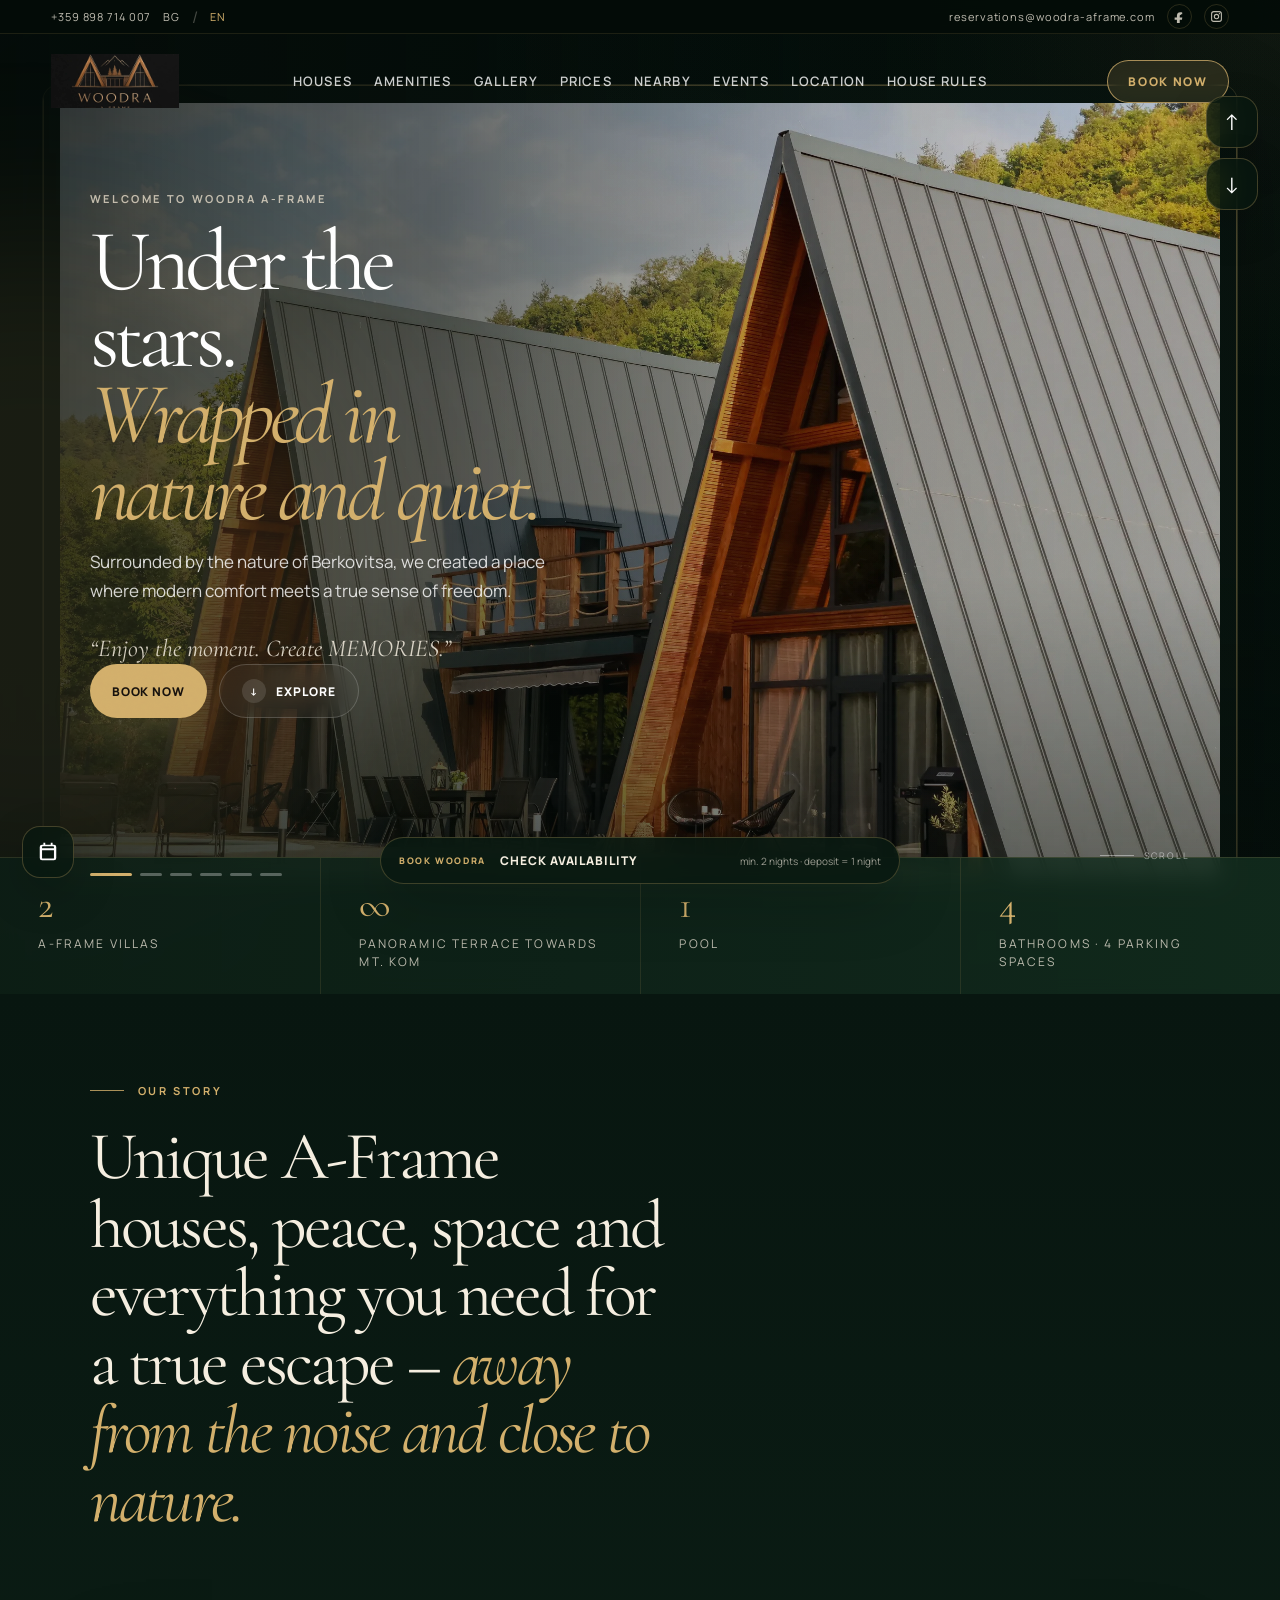
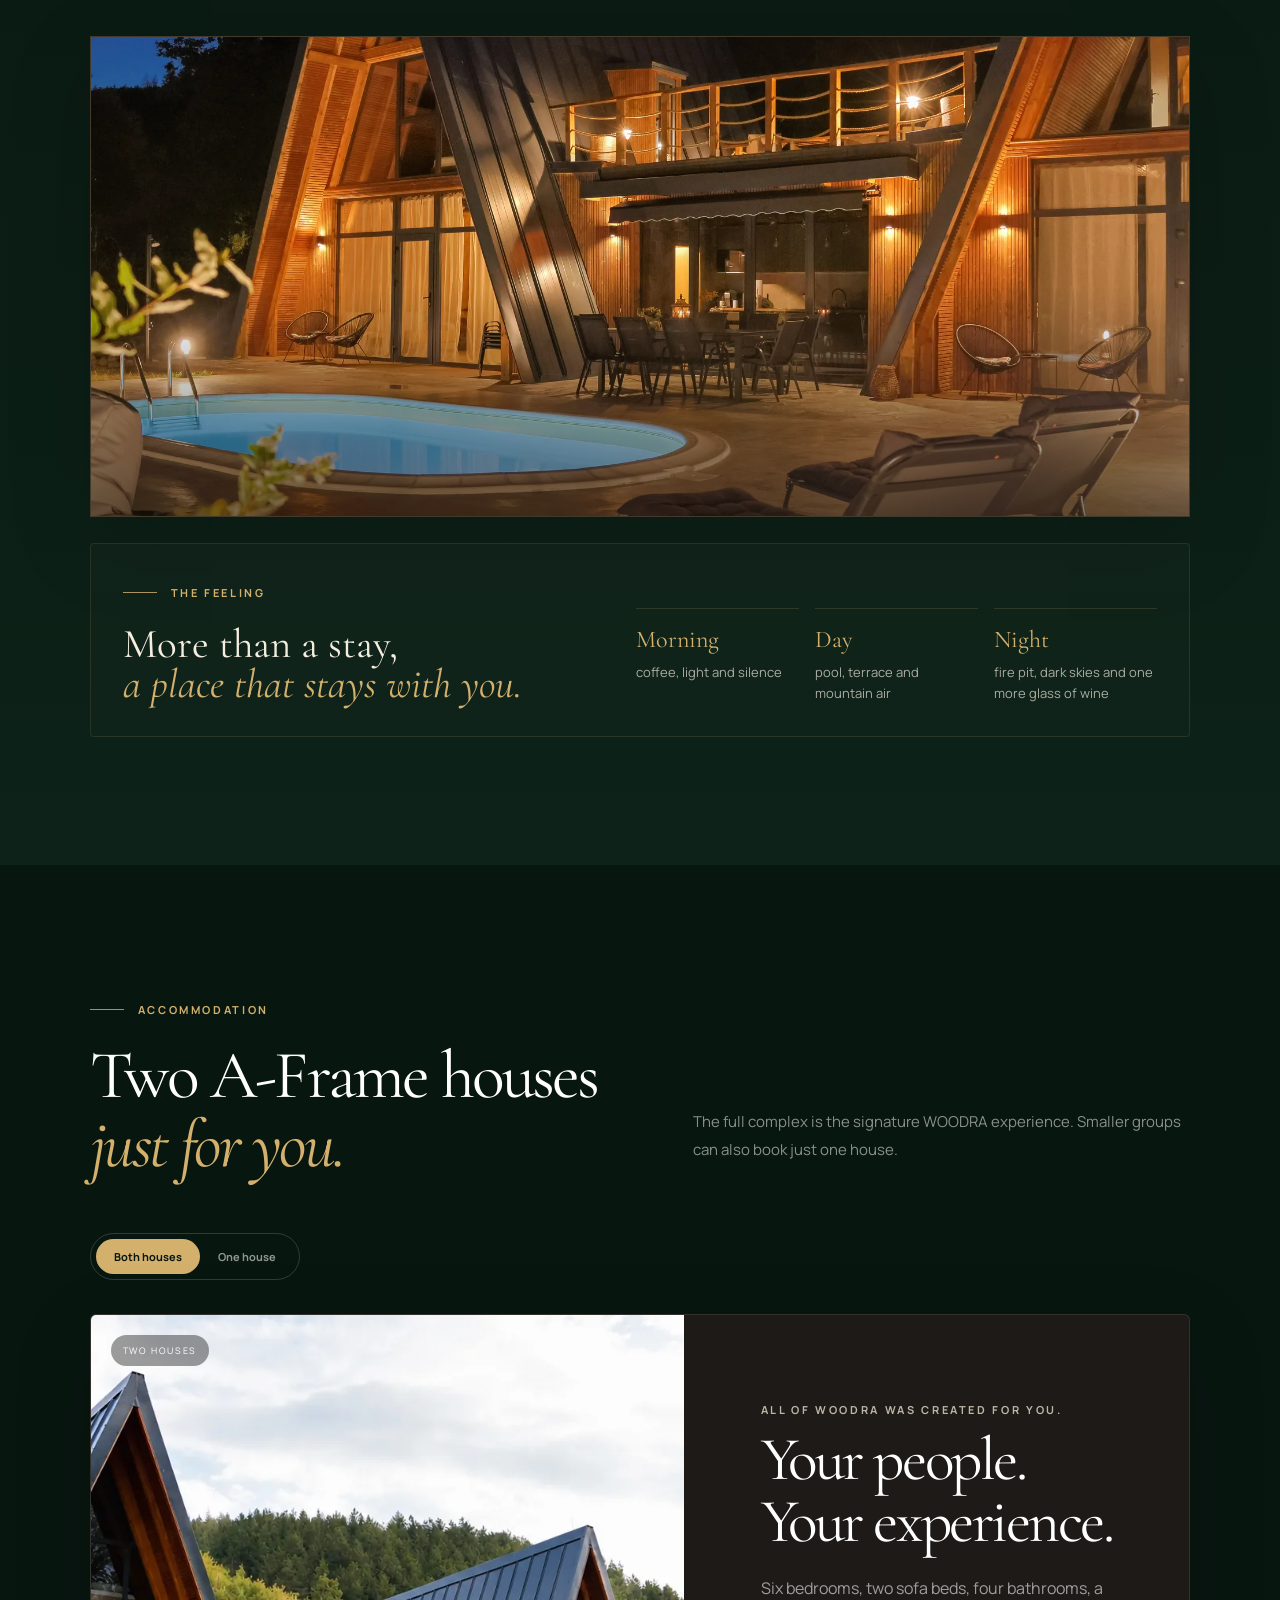
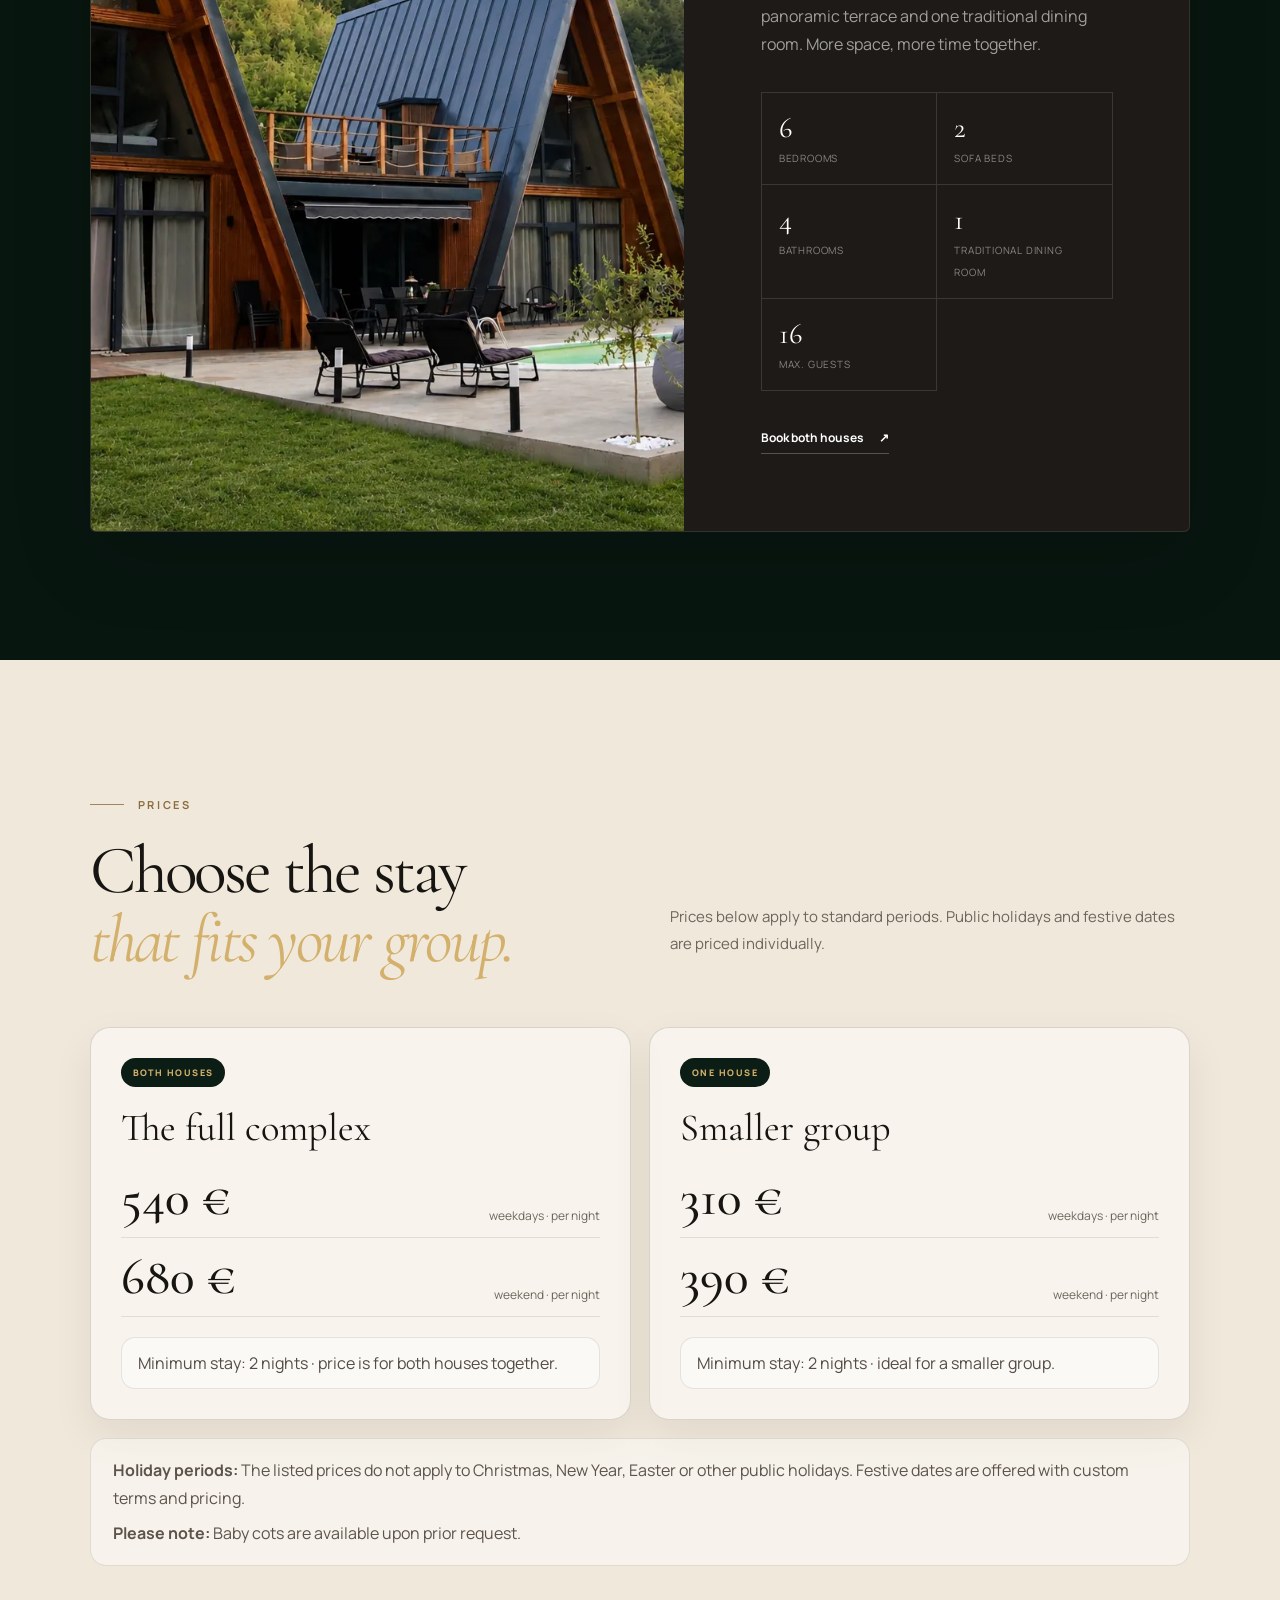
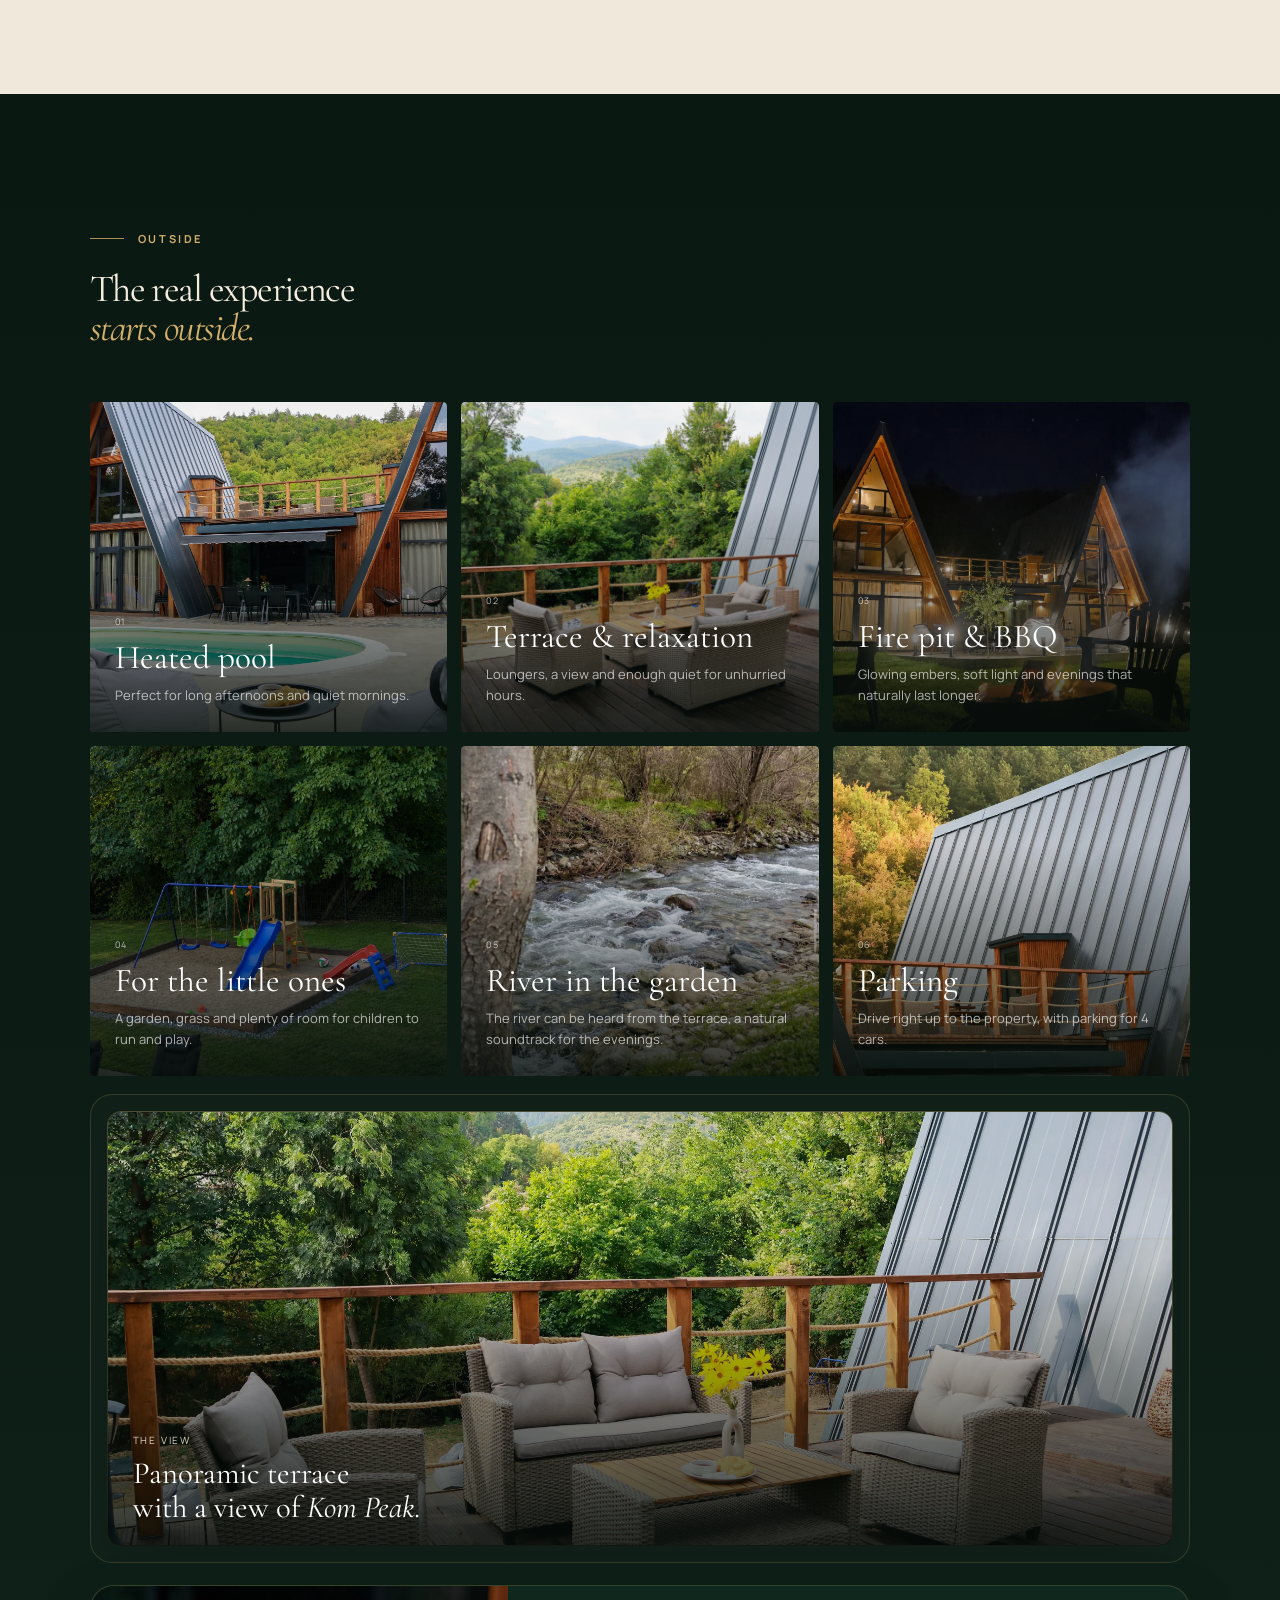
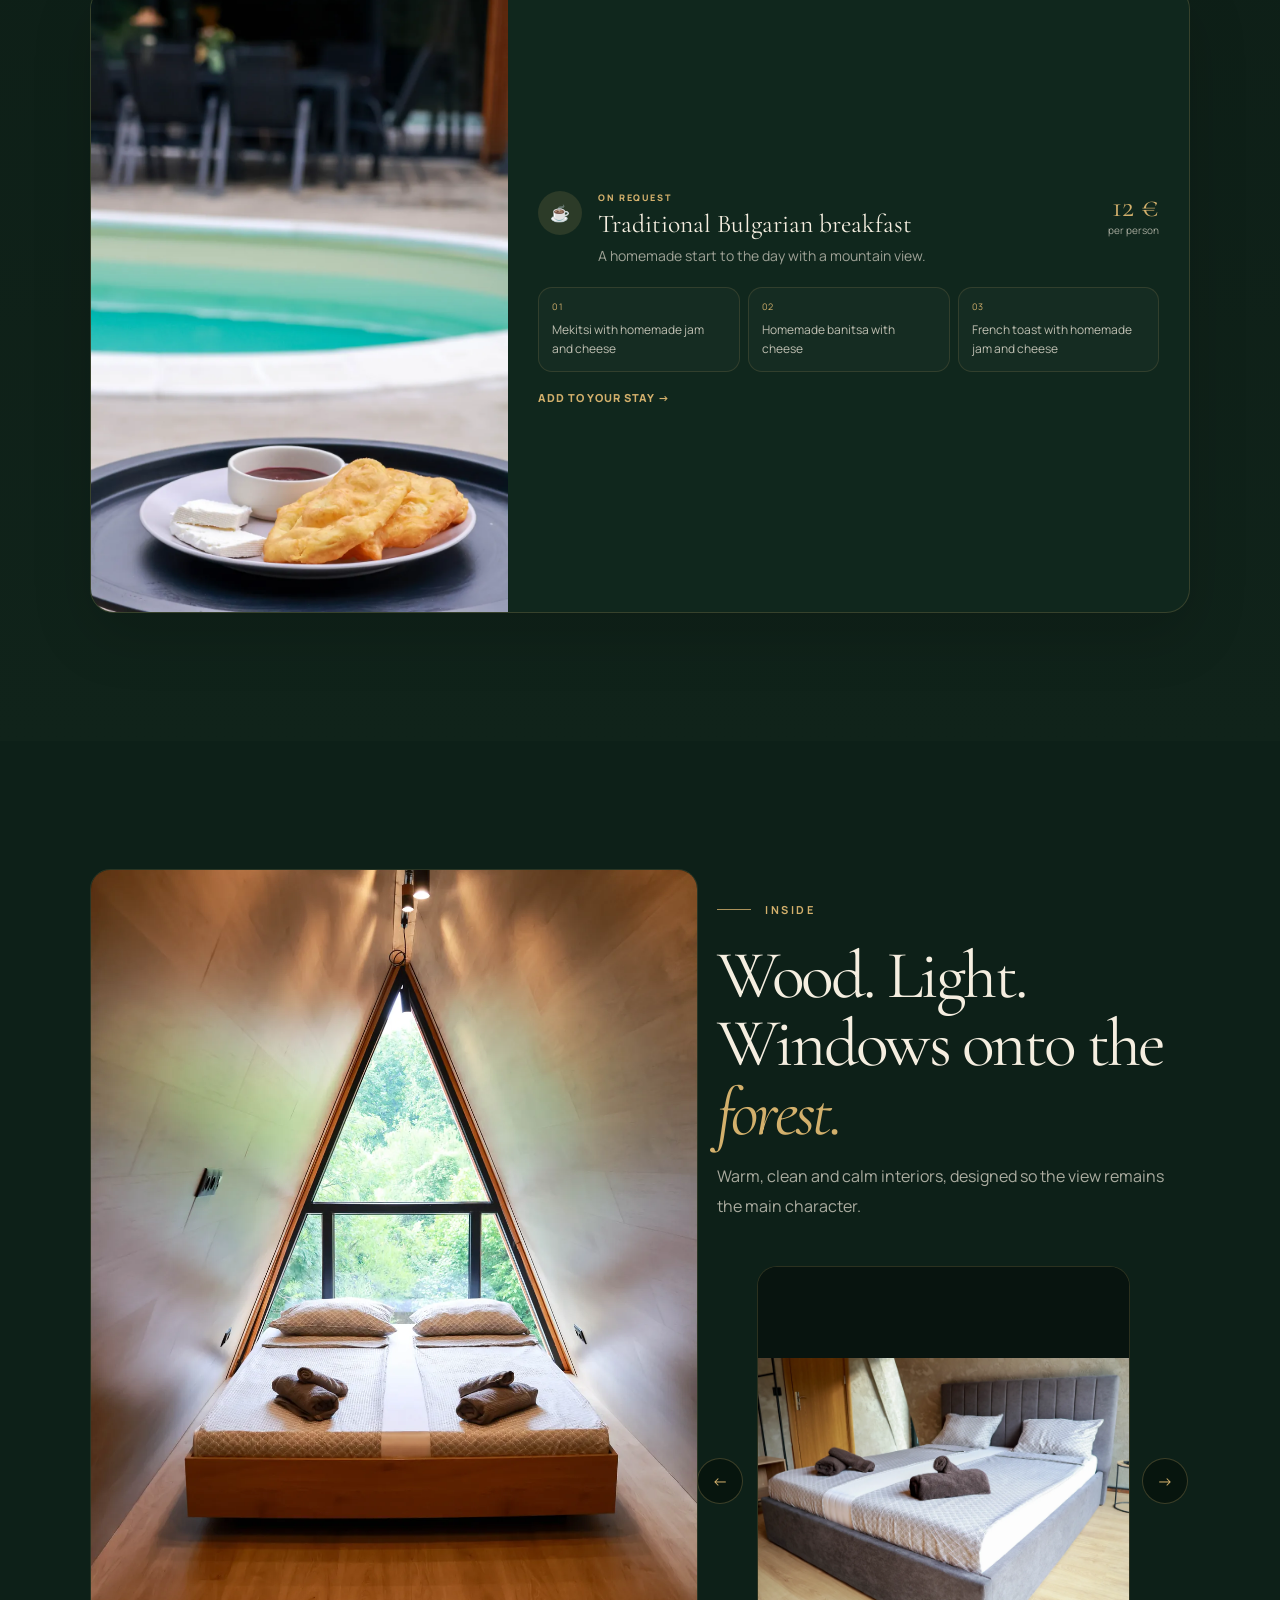
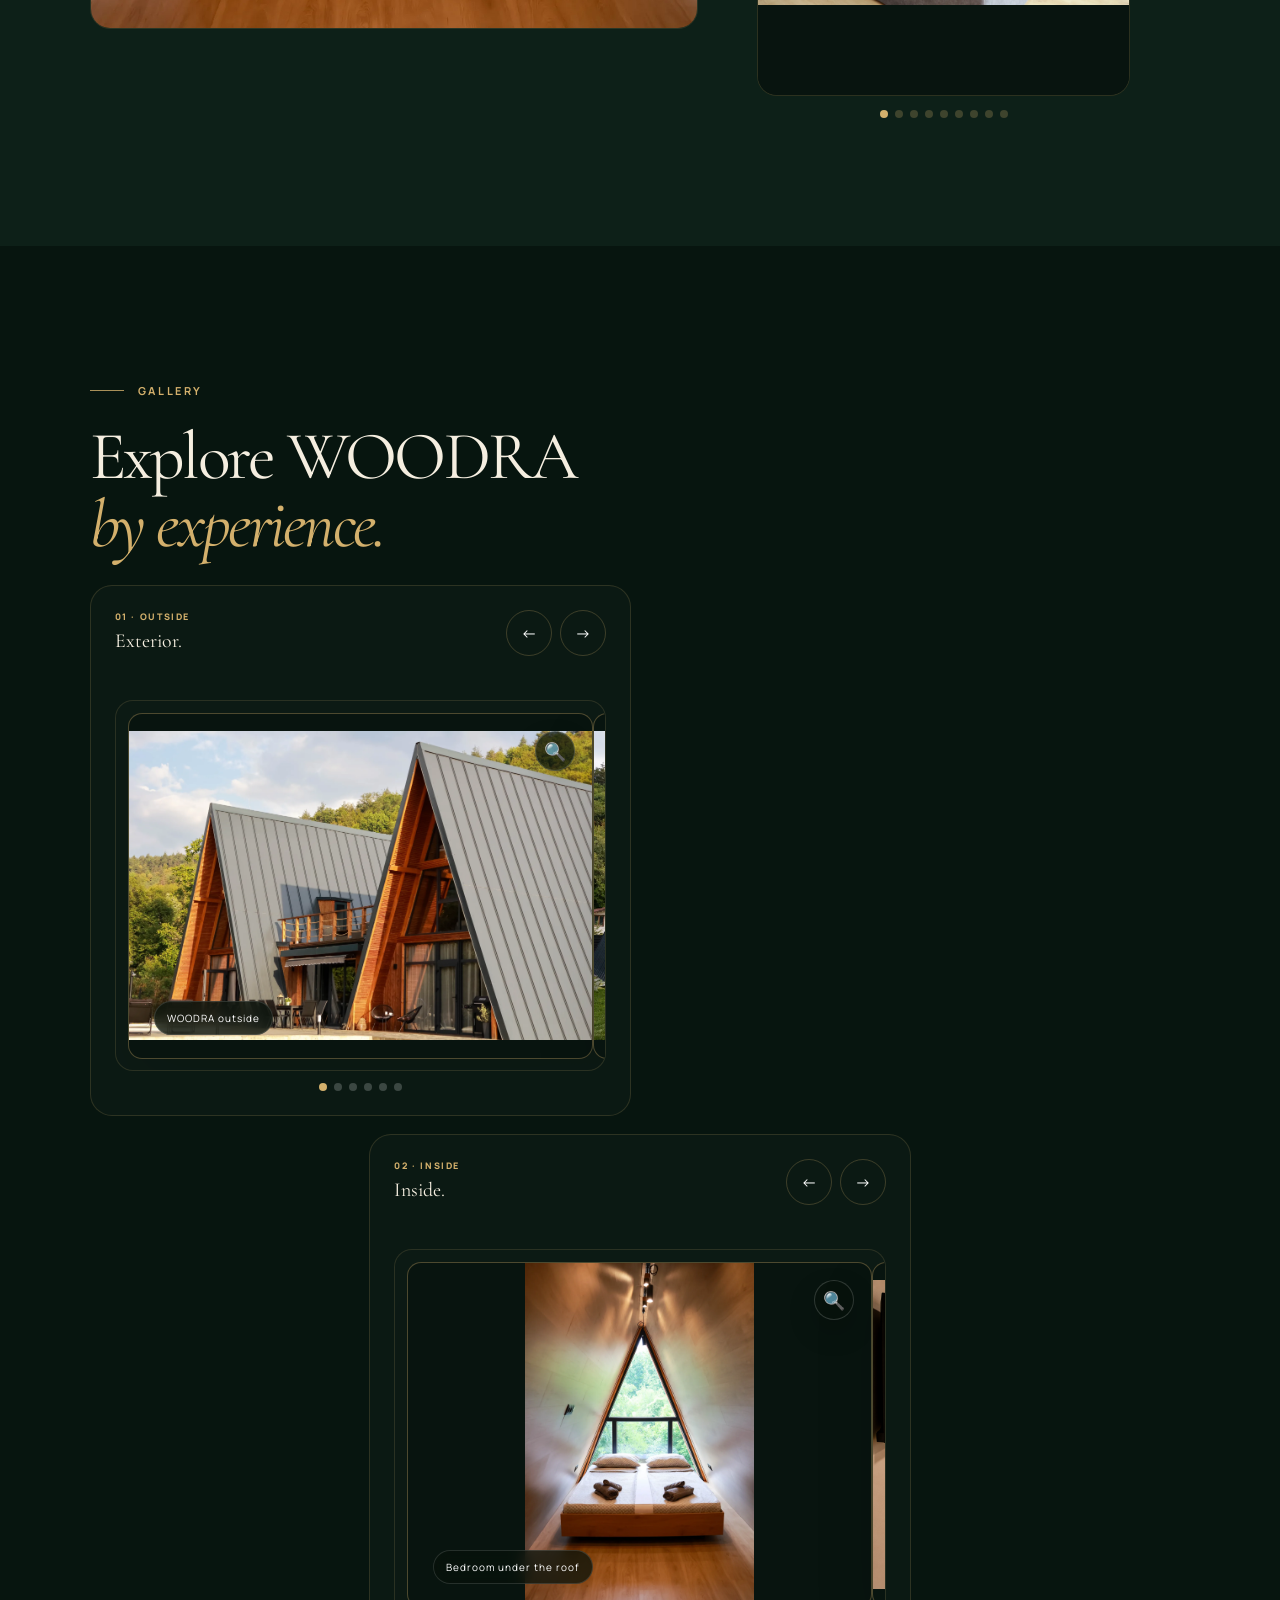
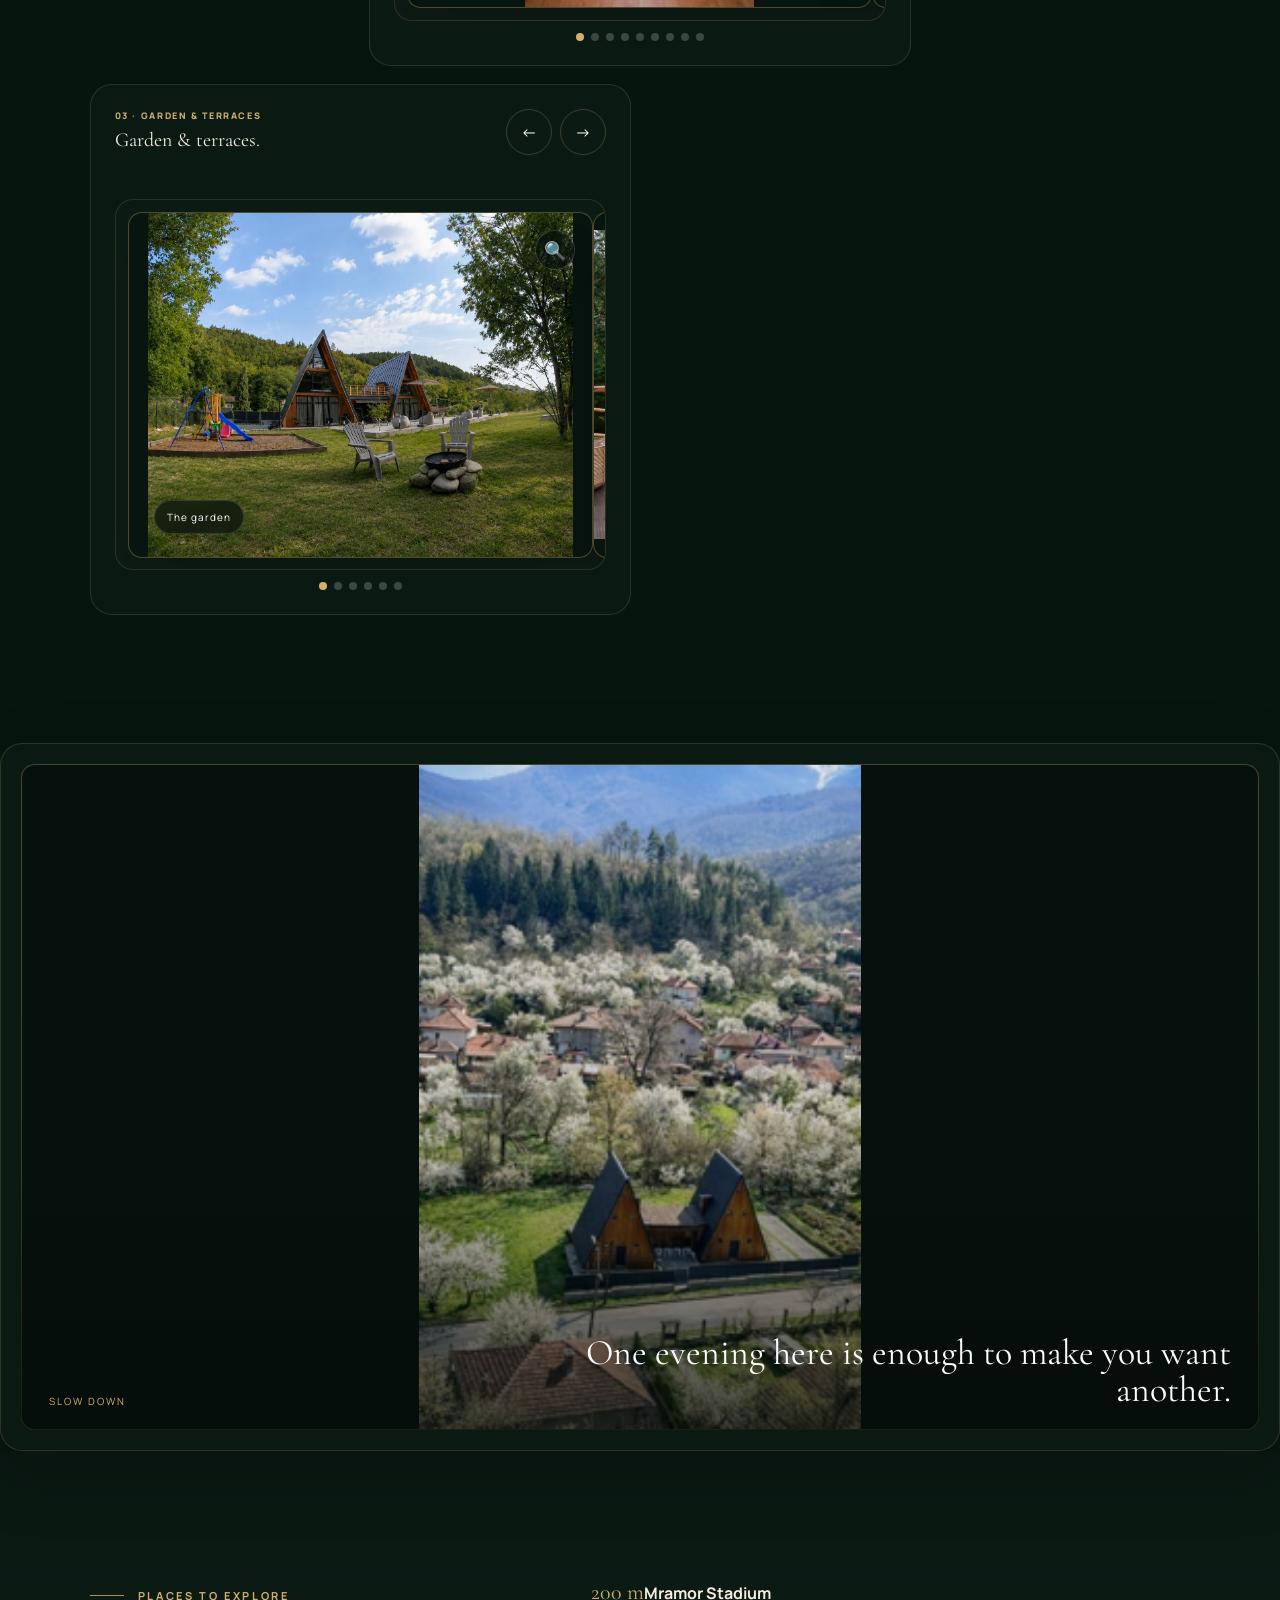
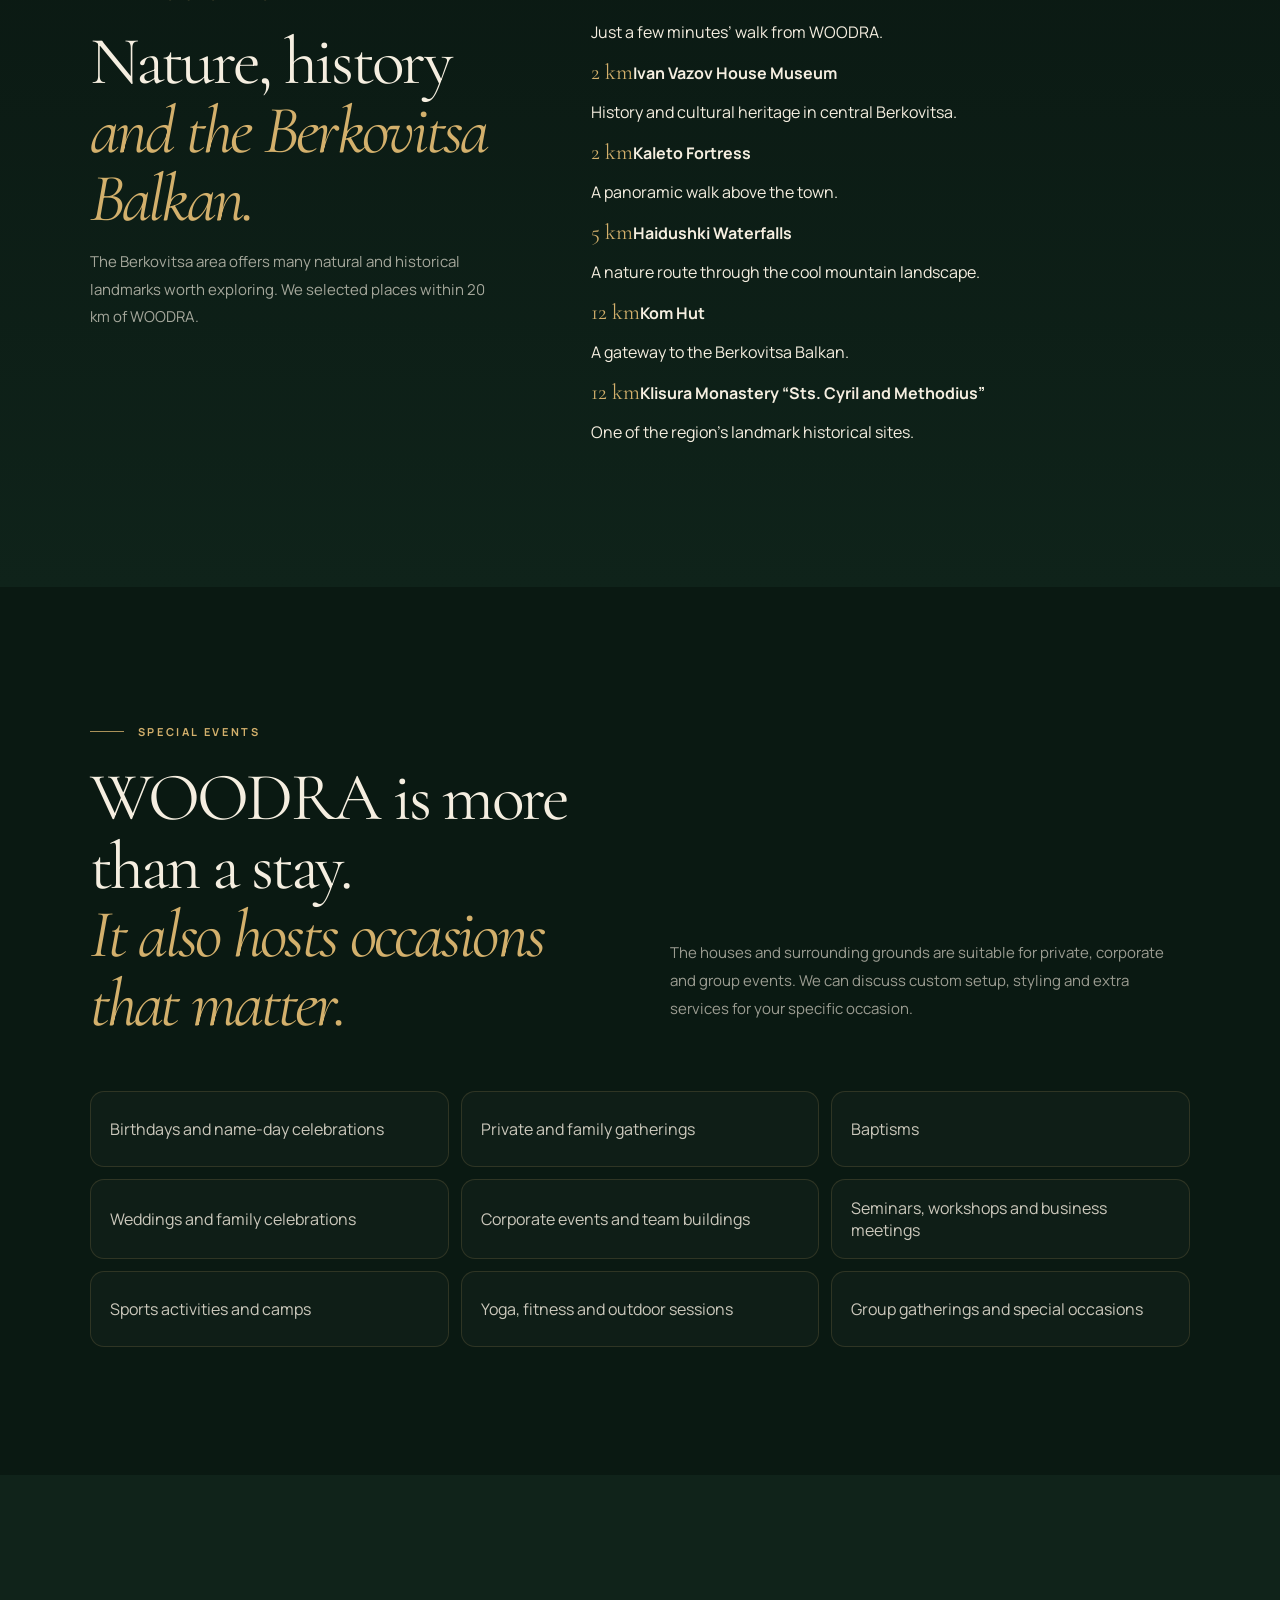
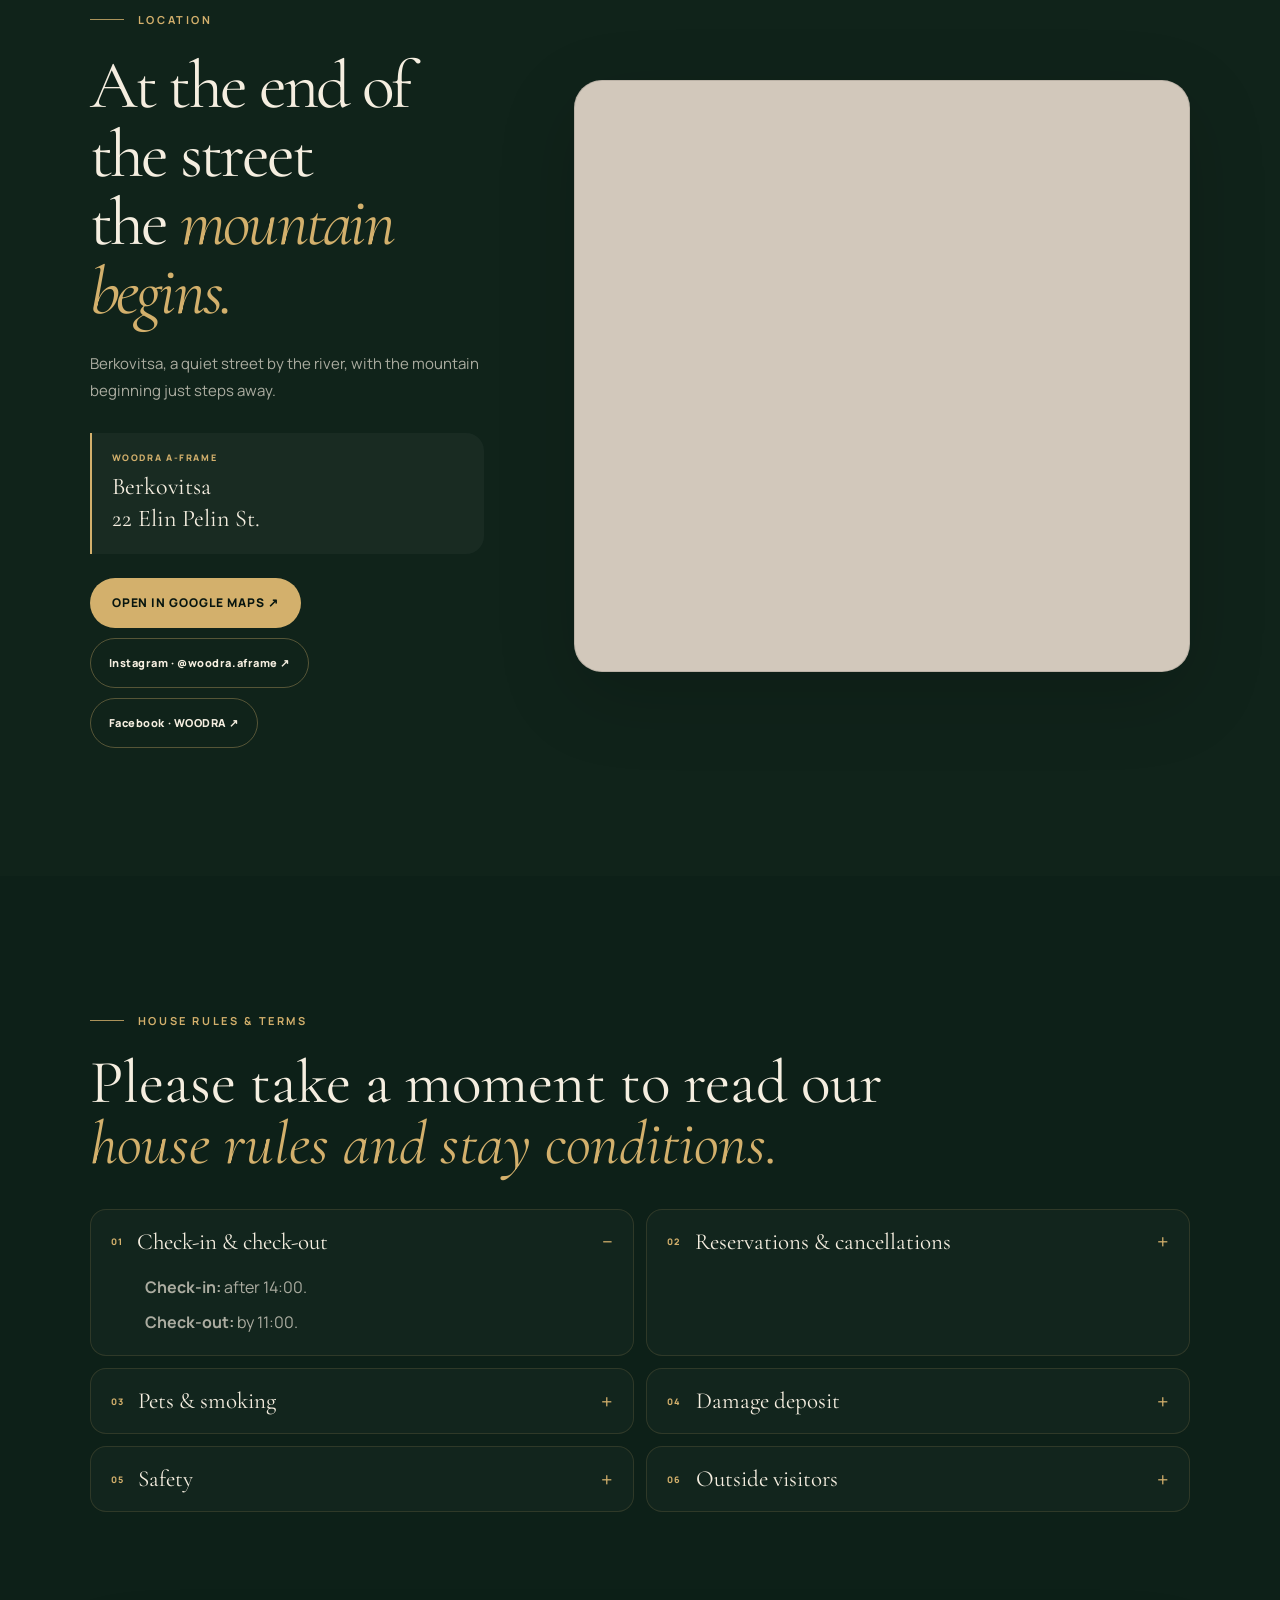
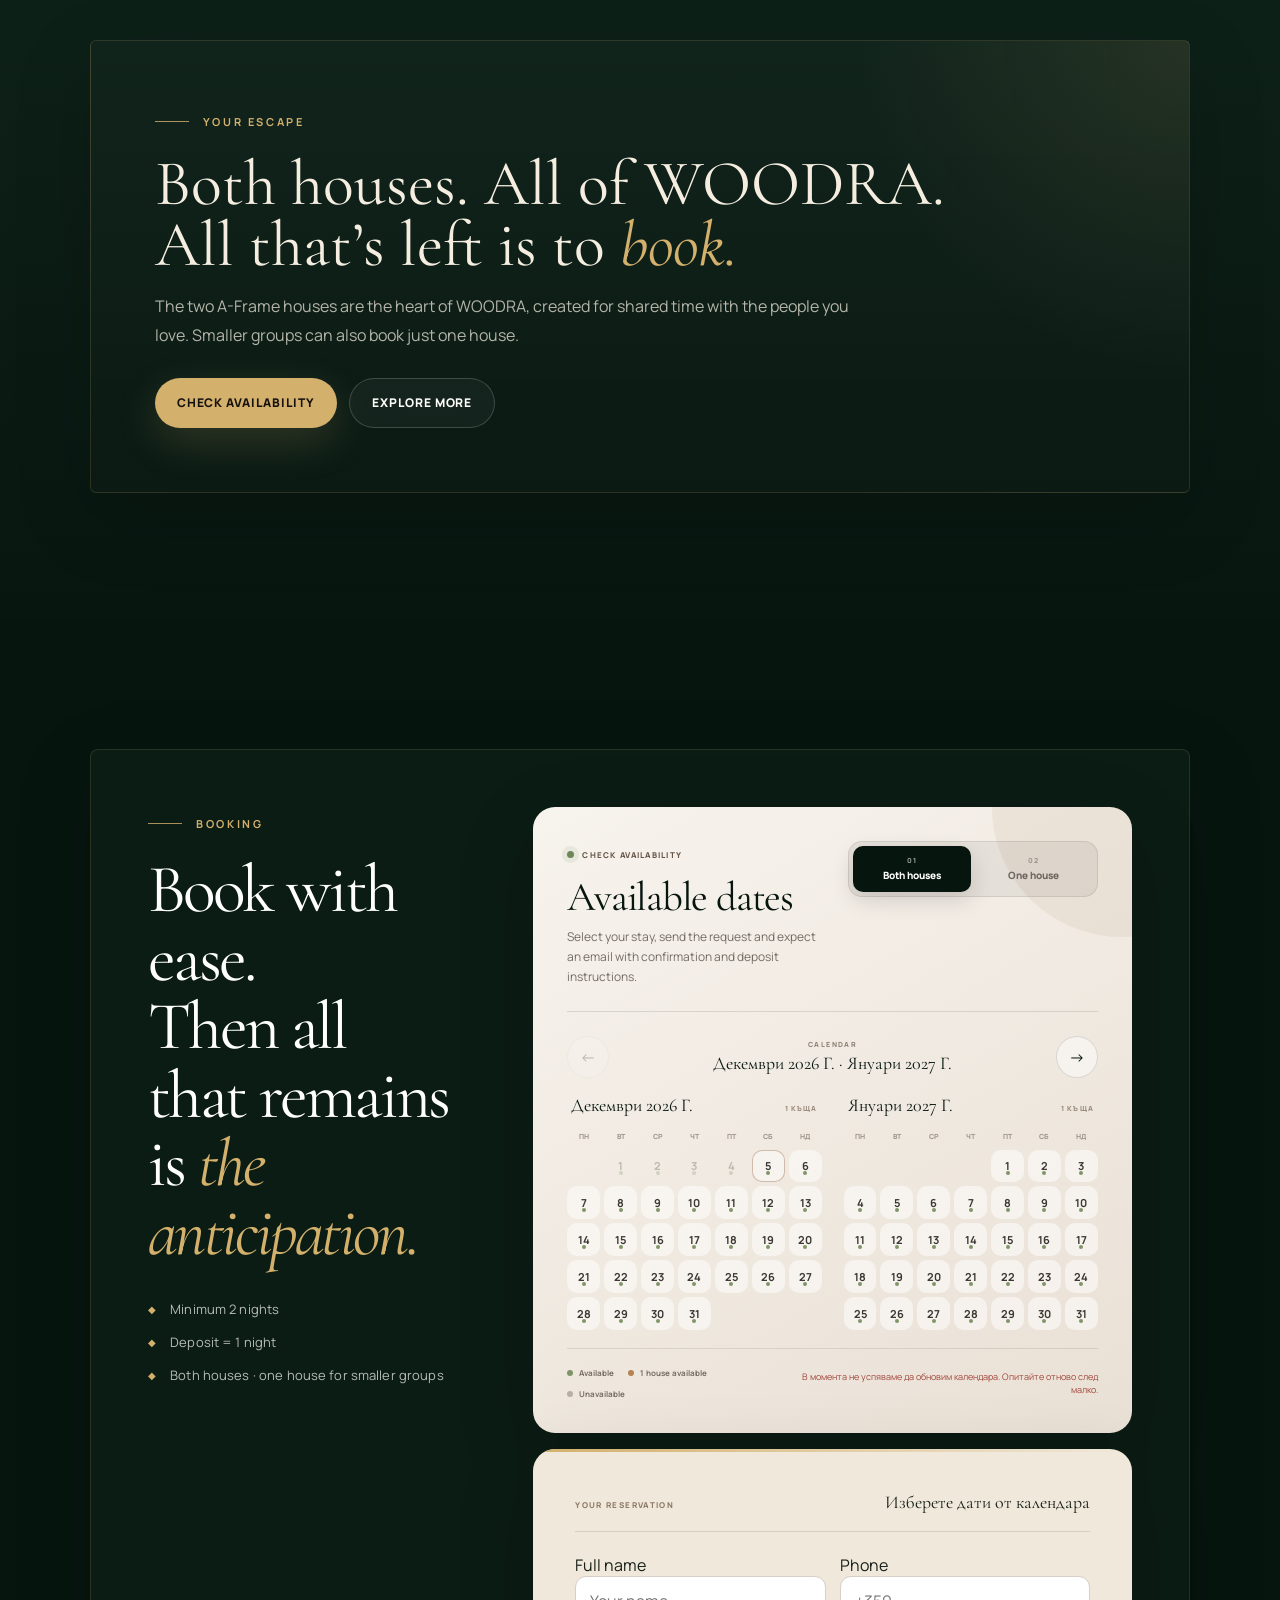
==== commit e410722d: "Add files via upload" ====
--- a/en.html
+++ b/en.html
@@ -227,7 +227,7 @@
 </div>
 </article>
 <article class="amenity-card reveal">
-<img alt="Terrace relaxation area" loading="lazy" src="woodra-terrace.webp"/>
+<img alt="Terrace relaxation area" loading="lazy" src="woodra-terrace-client.jpg"/>
 <div class="amenity-content">
 <span>02</span>
 <h3>Terrace &amp; relaxation</h3>
@@ -288,6 +288,9 @@
 <button aria-label="Previous image" class="interior-nav prev" type="button">←</button>
 <div class="interior-slider" id="interior-slider">
 <div class="interior-slide active"><img alt="Bedroom at WOODRA" loading="lazy" src="woodra-interior-bed1.webp"/></div>
+<div class="interior-slide"><img alt="Bedroom 3 at WOODRA" loading="lazy" src="woodra-bedroom-3.png"/></div>
+<div class="interior-slide"><img alt="Living area with sofa" loading="lazy" src="woodra-living-room-sofa.jpg"/></div>
+<div class="interior-slide"><img alt="Interior detail" loading="lazy" src="woodra-living-detail.jpg"/></div>
 <div class="interior-slide"><img alt="Second bedroom at WOODRA" loading="lazy" src="woodra-interior-bed2.webp"/></div>
 <div class="interior-slide"><img alt="Bathroom with wood details" loading="lazy" src="woodra-interior-bath1.webp"/></div>
 <div class="interior-slide"><img alt="Bathroom with stone sink" loading="lazy" src="woodra-interior-bath2.webp"/></div>
@@ -313,7 +316,7 @@
   <div class="showcase-head">
     <div>
       <span class="showcase-kicker">01 · OUTSIDE</span>
-      <h3>Facades, light and the first impression of WOODRA.</h3>
+      <h3>Exterior.</h3>
     </div>
     <div class="showcase-nav"><button type="button" class="showcase-arrow prev" aria-label="Previous image">←</button><button type="button" class="showcase-arrow next" aria-label="Next image">→</button></div>
   </div>
@@ -332,12 +335,15 @@
   <div class="showcase-head">
     <div>
       <span class="showcase-kicker">02 · INSIDE</span>
-      <h3>Bedrooms, bathrooms, kitchen and interior details.</h3>
+      <h3>Inside.</h3>
     </div>
     <div class="showcase-nav"><button type="button" class="showcase-arrow prev" aria-label="Previous image">←</button><button type="button" class="showcase-arrow next" aria-label="Next image">→</button></div>
   </div>
   <div class="showcase-viewport"><div class="showcase-track">
     <button type="button" class="showcase-slide active" data-lightbox="woodra-interior-main.webp"><img src="woodra-interior-main.webp" alt="Bedroom under the A-frame roof" loading="lazy"/><span>Bedroom under the roof</span></button>
+    <button type="button" class="showcase-slide" data-lightbox="woodra-bedroom-3.png"><img src="woodra-bedroom-3.png" alt="Bedroom 3" loading="lazy"/><span>Bedroom 3</span></button>
+    <button type="button" class="showcase-slide" data-lightbox="woodra-living-room-sofa.jpg"><img src="woodra-living-room-sofa.jpg" alt="Living area" loading="lazy"/><span>Living area</span></button>
+    <button type="button" class="showcase-slide" data-lightbox="woodra-living-detail.jpg"><img src="woodra-living-detail.jpg" alt="Interior detail" loading="lazy"/><span>Interior detail</span></button>
     <button type="button" class="showcase-slide" data-lightbox="woodra-interior-bed2.webp"><img src="woodra-interior-bed2.webp" alt="Modern bedroom" loading="lazy"/><span>Modern bedroom</span></button>
     <button type="button" class="showcase-slide" data-lightbox="woodra-interior-bath1.webp"><img src="woodra-interior-bath1.webp" alt="Bathroom and shower" loading="lazy"/><span>Bathroom & shower</span></button>
     <button type="button" class="showcase-slide" data-lightbox="woodra-interior-bath2.webp"><img src="woodra-interior-bath2.webp" alt="Stone sink bathroom" loading="lazy"/><span>Stone sink</span></button>
@@ -351,13 +357,13 @@
   <div class="showcase-head">
     <div>
       <span class="showcase-kicker">03 · GARDEN & TERRACES</span>
-      <h3>Spaces for slow afternoons, play and long conversations.</h3>
+      <h3>Garden & terraces.</h3>
     </div>
     <div class="showcase-nav"><button type="button" class="showcase-arrow prev" aria-label="Previous image">←</button><button type="button" class="showcase-arrow next" aria-label="Next image">→</button></div>
   </div>
   <div class="showcase-viewport"><div class="showcase-track">
     <button type="button" class="showcase-slide active" data-lightbox="woodra-hero-03.webp"><img src="woodra-hero-03.webp" alt="The garden at WOODRA" loading="lazy"/><span>The garden</span></button>
-    <button type="button" class="showcase-slide" data-lightbox="woodra-terrace.webp"><img src="woodra-terrace.webp" alt="Terrace with a view" loading="lazy"/><span>Terrace view</span></button>
+    <button type="button" class="showcase-slide" data-lightbox="woodra-terrace-client.jpg"><img src="woodra-terrace-client.jpg" alt="Terrace with a view" loading="lazy"/><span>Terrace view</span></button>
     <button type="button" class="showcase-slide" data-lightbox="woodra-terrace-2.webp"><img src="woodra-terrace-2.webp" alt="Outdoor lounge" loading="lazy"/><span>Outdoor lounge</span></button>
     <button type="button" class="showcase-slide" data-lightbox="woodra-pool-top.webp"><img src="woodra-pool-top.webp" alt="View of the pool" loading="lazy"/><span>Poolside</span></button>
     <button type="button" class="showcase-slide" data-lightbox="woodra-kids.webp"><img src="woodra-kids.webp" alt="Kids play area" loading="lazy"/><span>Play area</span></button>
@@ -369,7 +375,7 @@
 
 <section aria-label="WOODRA atmosphere" class="film-strip">
 <video autoplay="" loop="" muted="" playsinline="" poster="aerial.webp" preload="metadata">
-<source src="woodra-01.mp4" type="video/mp4"/>
+<source src="woodra-film-premium.mp4" type="video/mp4"/>
 </video>
 <div class="film-strip-overlay"></div>
 <div class="film-strip-copy reveal">
--- a/styles.css
+++ b/styles.css
@@ -1625,3 +1625,304 @@
   .rule-card > div { padding:0 16px 17px 16px; }
   .event-chip { min-height:64px; }
 }
+
+
+/* v19 premium desktop polish */
+.panorama-feature {
+  position: relative;
+  margin-top: 18px;
+  overflow: hidden;
+  border: 1px solid rgba(211,176,108,.18);
+  border-radius: 24px;
+  background: rgba(255,255,255,.02);
+}
+.panorama-feature > img {
+  display: block;
+  width: 100%;
+  height: auto;
+  min-height: 320px;
+  object-fit: cover;
+}
+.panorama-overlay {
+  position: absolute;
+  inset: 0;
+  background: linear-gradient(180deg, rgba(5,12,9,.08) 28%, rgba(5,12,9,.82) 100%);
+  pointer-events: none;
+}
+.panorama-copy {
+  position: absolute;
+  z-index: 2;
+  left: 24px;
+  right: 24px;
+  bottom: 22px;
+  max-width: min(620px, 84%);
+}
+.panorama-copy span {
+  display: block;
+  margin-bottom: 10px;
+  color: rgba(245,238,224,.88);
+  font-size: 11px;
+  letter-spacing: .18em;
+  text-transform: uppercase;
+}
+.panorama-copy h3 {
+  margin: 0;
+  color: #fff;
+  font-size: clamp(28px, 4vw, 48px);
+  line-height: 1.04;
+}
+
+@media (min-width: 901px) {
+  .amenities .section-head h2 {
+    font-size: clamp(36px, 3vw, 52px);
+    max-width: 720px;
+  }
+
+  .hero {
+    min-height: 100vh;
+    padding-bottom: 96px;
+    background: radial-gradient(circle at top right, rgba(211,176,108,.06), transparent 24%), #05100c;
+  }
+  .hero-slideshow {
+    inset: 84px 42px 98px 42px;
+    border: 1px solid rgba(211,176,108,.22);
+    border-radius: 18px;
+    overflow: hidden;
+    background: #07130e;
+    box-shadow: 0 28px 90px rgba(0,0,0,.24);
+  }
+  .hero-slide {
+    background: #07130e;
+  }
+  .hero-slide img {
+    width: 100%;
+    height: 100%;
+    object-fit: contain;
+    padding: 16px;
+    transform: none !important;
+    border: 1px solid rgba(211,176,108,.38);
+    border-radius: 12px;
+    background: radial-gradient(circle at center, rgba(255,255,255,.03), transparent 60%), #08140f;
+  }
+  .hero-shade {
+    background: linear-gradient(90deg, rgba(5,12,9,.82) 0%, rgba(5,12,9,.56) 34%, rgba(5,12,9,.16) 66%, rgba(5,12,9,.06) 100%), linear-gradient(0deg, rgba(5,12,9,.58) 0%, rgba(5,12,9,.06) 42%);
+  }
+  .hero-copy {
+    max-width: min(50vw, 760px);
+    padding-top: 20vh;
+  }
+
+  .panorama-feature {
+    max-width: 1380px;
+    margin: 18px auto 0;
+    min-height: 0;
+    padding: 16px;
+    border-radius: 22px;
+  }
+  .panorama-feature > img {
+    min-height: 0;
+    height: min(34vw, 460px);
+    object-fit: cover;
+    border: 1px solid rgba(211,176,108,.34);
+    border-radius: 14px;
+    box-shadow: 0 24px 60px rgba(0,0,0,.16);
+  }
+  .panorama-overlay {
+    inset: 16px;
+    border-radius: 14px;
+  }
+  .panorama-copy {
+    left: 42px;
+    right: 42px;
+    bottom: 38px;
+    max-width: 480px;
+  }
+  .panorama-copy span { font-size: 10px; }
+  .panorama-copy h3 {
+    font-size: clamp(24px, 2.4vw, 38px);
+    line-height: 1.08;
+  }
+
+  .breakfast-card {
+    max-width: 1220px;
+    margin: 22px auto 0;
+  }
+  .breakfast-card-photo {
+    grid-template-columns: minmax(0,.76fr) minmax(0,1.24fr);
+    min-height: 360px;
+  }
+  .breakfast-photo { min-height: 360px; }
+  .breakfast-photo img { height: 100%; object-fit: cover; }
+  .breakfast-body { padding: 28px 30px 30px; }
+  .breakfast-card-head strong { font-size: clamp(22px, 2vw, 30px); }
+  .breakfast-card-head p { font-size: 14px; }
+  .breakfast-price strong { font-size: 30px; }
+  .breakfast-options { margin: 20px 0 18px; gap: 8px; }
+  .breakfast-options div { padding: 12px 13px; }
+
+  .interior-slider,
+  .interior-slide img {
+    min-height: 430px;
+    height: 430px;
+  }
+
+  .showcase-block {
+    max-width: 1420px;
+    margin-left: auto;
+    margin-right: auto;
+    padding: 24px;
+  }
+  .showcase-head h3 {
+    font-size: clamp(18px, 1.85vw, 26px);
+  }
+  .showcase-viewport {
+    padding: 18px;
+    border: 1px solid rgba(211,176,108,.14);
+    border-radius: 18px;
+    background: rgba(255,255,255,.01);
+  }
+  .showcase-slide {
+    background: transparent;
+  }
+  .showcase-slide img {
+    height: min(38vw, 470px);
+    object-fit: contain;
+    border: 1px solid rgba(211,176,108,.34);
+    border-radius: 14px;
+    background: #08140f;
+    box-shadow: 0 24px 60px rgba(0,0,0,.14);
+  }
+  .showcase-slide span {
+    left: 34px;
+    bottom: 32px;
+    background: rgba(7,18,12,.74);
+    backdrop-filter: blur(8px);
+  }
+
+  .film-strip {
+    max-width: 1420px;
+    margin: 0 auto;
+    min-height: 0;
+    padding: 20px;
+    border: 1px solid rgba(211,176,108,.18);
+    border-radius: 22px;
+    background: rgba(255,255,255,.018);
+    box-shadow: 0 24px 70px rgba(0,0,0,.16);
+  }
+  .film-strip video {
+    width: 100%;
+    height: auto;
+    min-height: 0;
+    max-height: min(74vh, 820px);
+    object-fit: contain;
+    border-radius: 14px;
+    border: 1px solid rgba(211,176,108,.34);
+    background: #06110d;
+  }
+  .film-strip-overlay {
+    inset: 20px;
+    border-radius: 14px;
+    background: linear-gradient(180deg, rgba(5,12,9,.08) 0%, rgba(5,12,9,.10) 52%, rgba(5,12,9,.70) 100%);
+  }
+  .film-strip-copy {
+    left: 48px;
+    right: 48px;
+    bottom: 42px;
+  }
+  .film-strip-copy strong {
+    max-width: 650px;
+    font-size: clamp(24px, 2.8vw, 42px);
+  }
+}
+
+
+/* v20: desktop gallery, two slideshow cards per row */
+@media (min-width: 901px) {
+  .gallery {
+    display: grid;
+    grid-template-columns: repeat(2, minmax(0, 1fr));
+    column-gap: 18px;
+    row-gap: 18px;
+    align-items: start;
+  }
+  .gallery > .section-head {
+    grid-column: 1 / -1;
+    width: 100%;
+    margin-bottom: 8px;
+  }
+  .gallery > .showcase-block,
+  .gallery > .showcase-block + .showcase-block {
+    width: 100%;
+    max-width: none;
+    margin: 0;
+    min-width: 0;
+  }
+  .gallery > .showcase-block:nth-of-type(3) {
+    grid-column: 1 / -1;
+    width: calc(50% - 9px);
+    justify-self: center;
+  }
+  .gallery .showcase-head {
+    min-height: 74px;
+    align-items: flex-start;
+  }
+  .gallery .showcase-head h3 {
+    font-size: clamp(18px, 1.55vw, 24px);
+  }
+  .gallery .showcase-viewport {
+    padding: 12px;
+  }
+  .gallery .showcase-slide img {
+    height: clamp(300px, 29vw, 410px);
+    object-fit: contain;
+  }
+  .gallery .showcase-slide span {
+    left: 26px;
+    bottom: 24px;
+  }
+}
+
+@media (max-width: 900px) {
+  .gallery { display: block; }
+  .gallery > .showcase-block,
+  .gallery > .showcase-block + .showcase-block,
+  .gallery > .showcase-block:nth-of-type(3) {
+    width: auto;
+    margin-top: 18px;
+  }
+}
+
+
+/* v21: client photo update, unzoom slides, mobile cleanup */
+.showcase-slide { position: relative; }
+.showcase-slide::after {
+  content: "🔍";
+  position: absolute;
+  top: 18px;
+  right: 18px;
+  width: 38px;
+  height: 38px;
+  display: grid;
+  place-items: center;
+  border-radius: 50%;
+  background: rgba(7,18,12,.72);
+  border: 1px solid rgba(255,255,255,.16);
+  box-shadow: 0 12px 28px rgba(0,0,0,.18);
+  font-size: 18px;
+  line-height: 1;
+  pointer-events: none;
+}
+.showcase-slide img,
+.interior-slide img {
+  object-fit: contain !important;
+  object-position: center center !important;
+  background: #08140f;
+}
+@media (max-width: 900px) {
+  .availability-card::before { display: none; }
+  .showcase-slide::after { top: 12px; right: 12px; width: 34px; height: 34px; font-size: 16px; }
+}
+@media (min-width: 901px) {
+  .showcase-slide img { height: clamp(300px, 27vw, 400px) !important; }
+  .interior-slide img { height: clamp(320px, 28vw, 430px) !important; }
+}
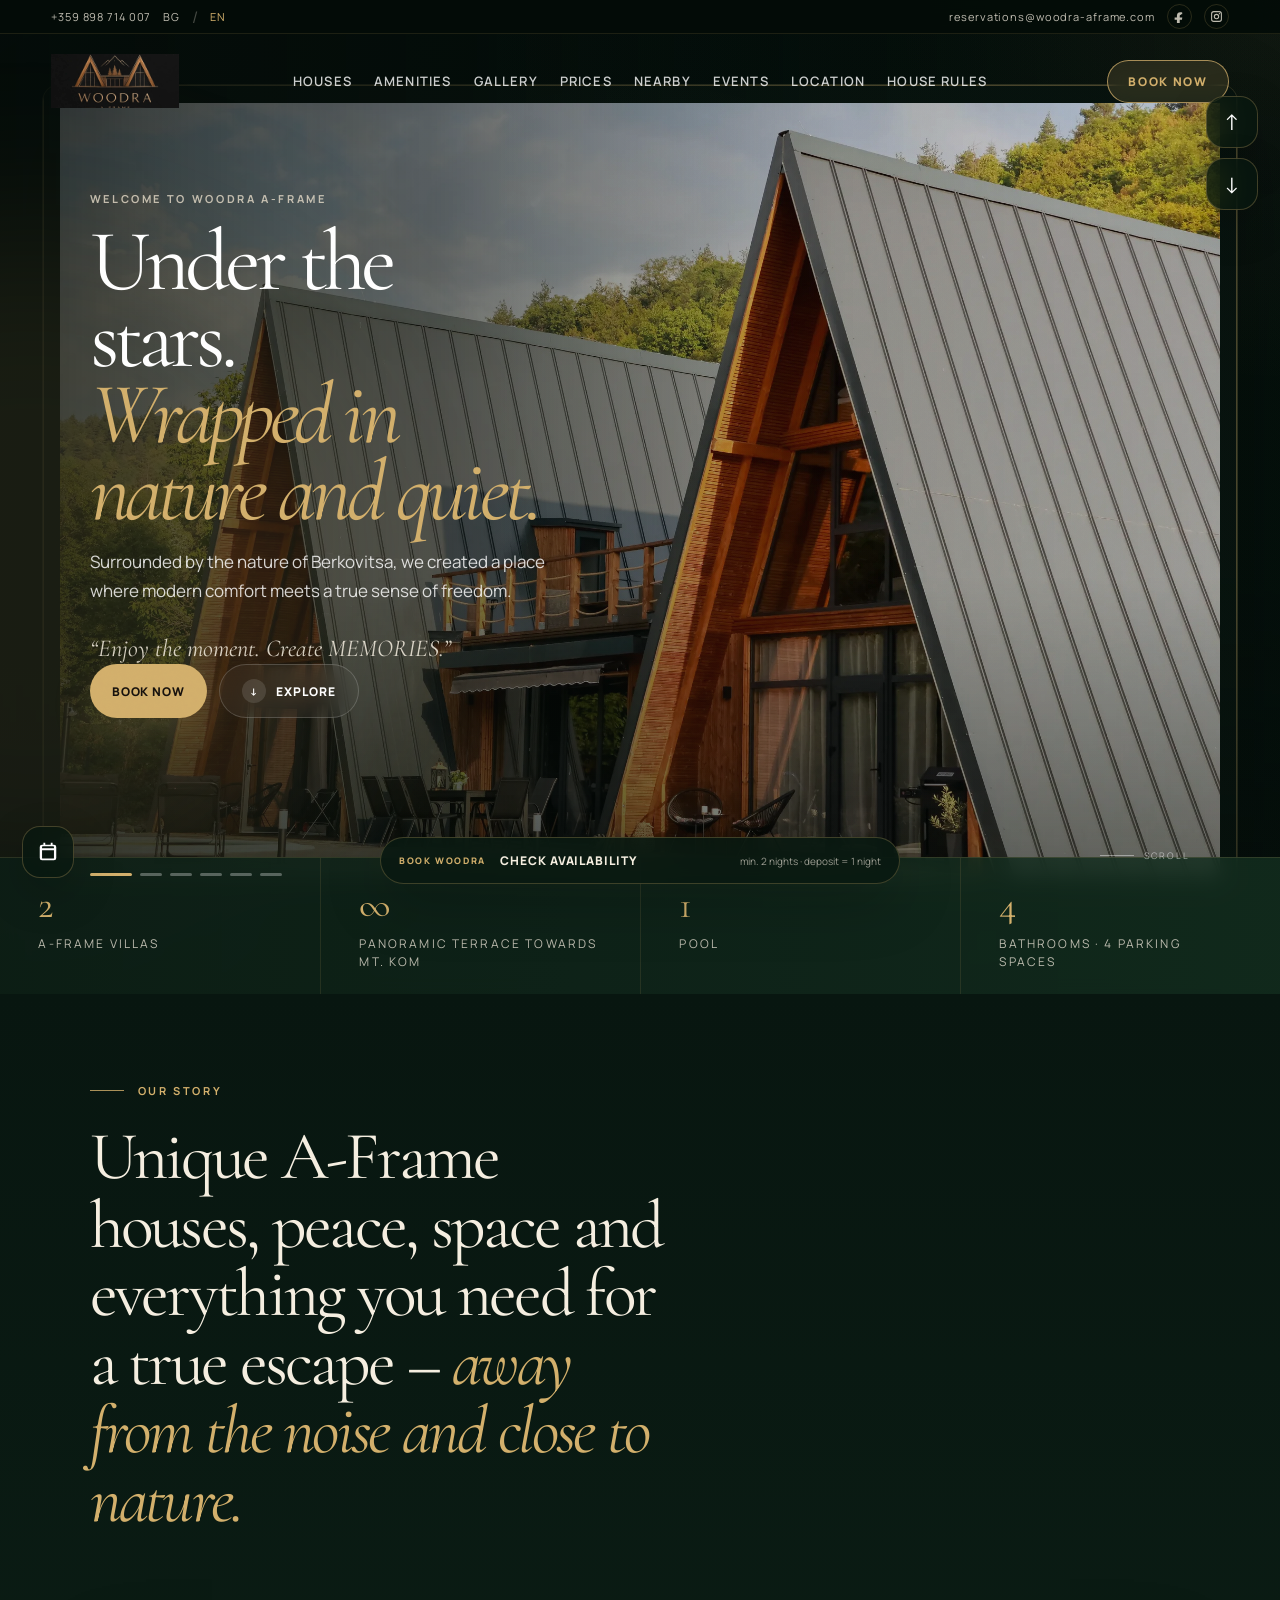
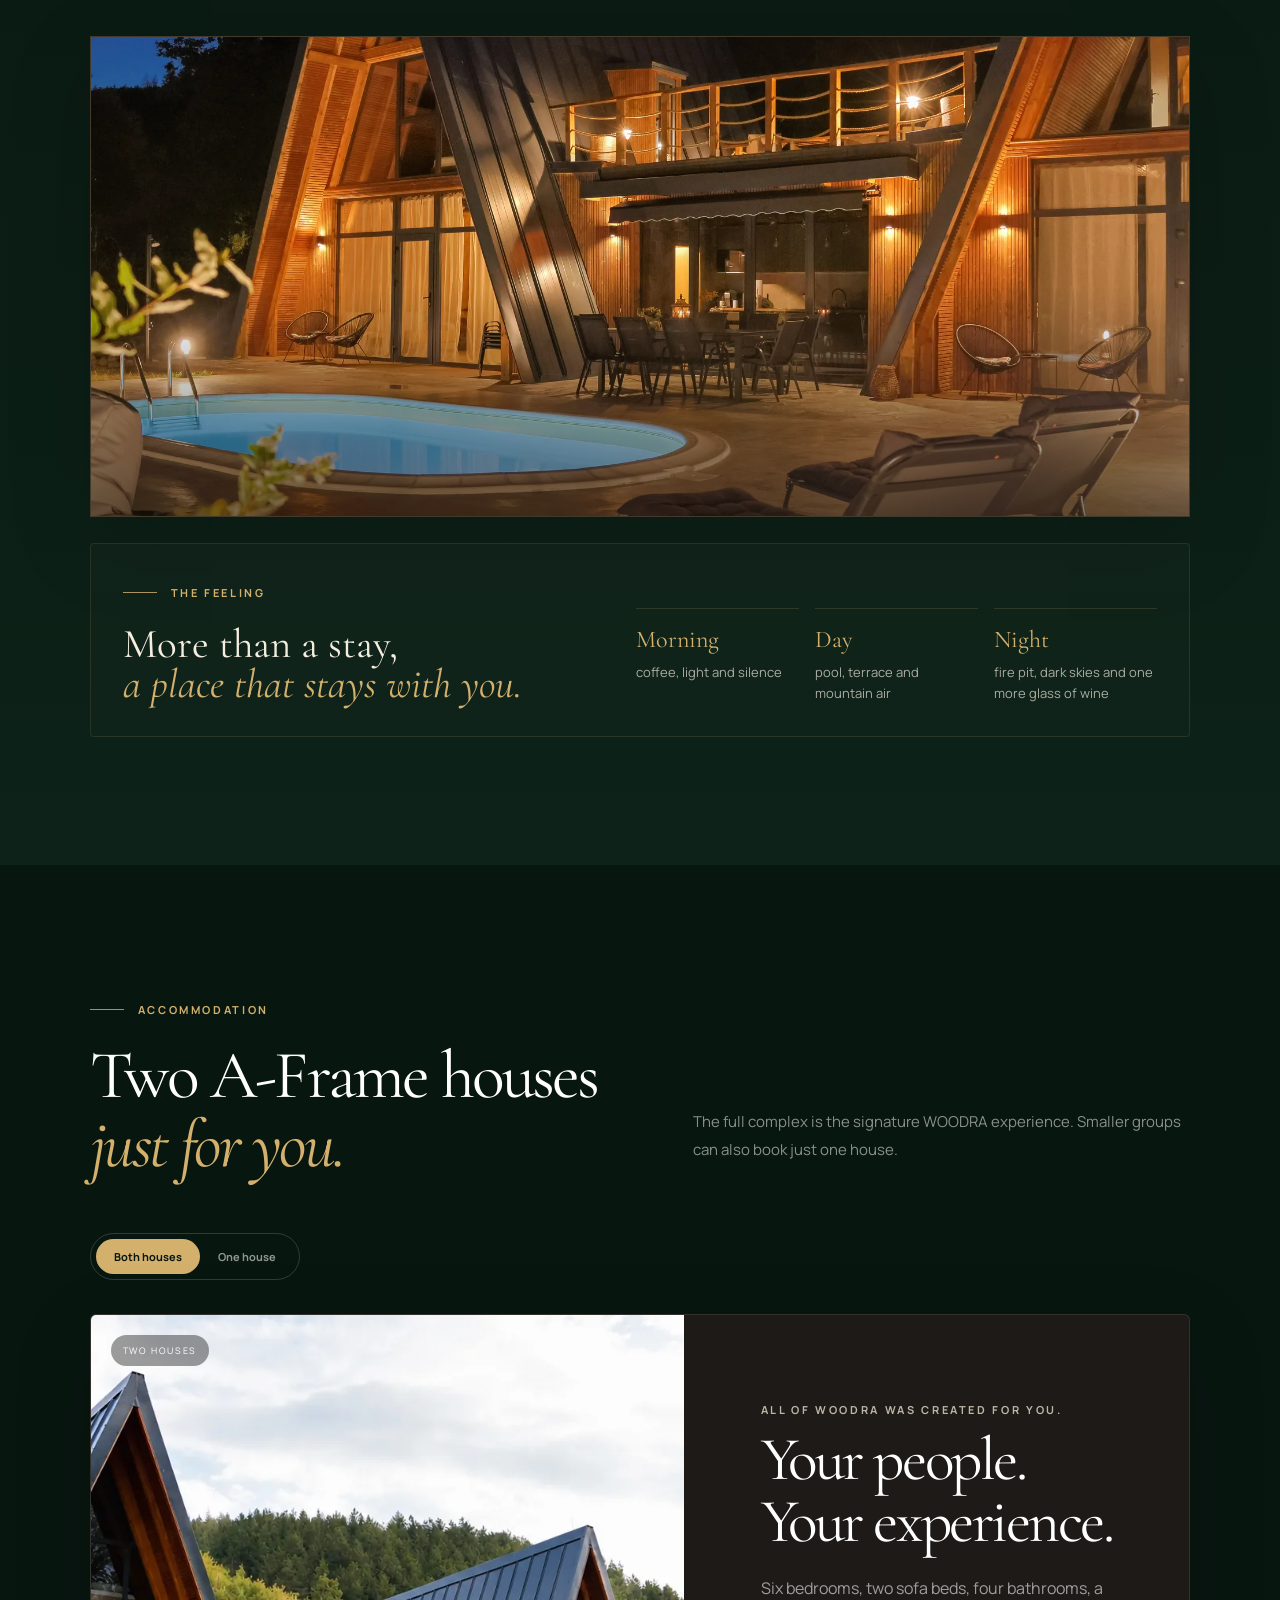
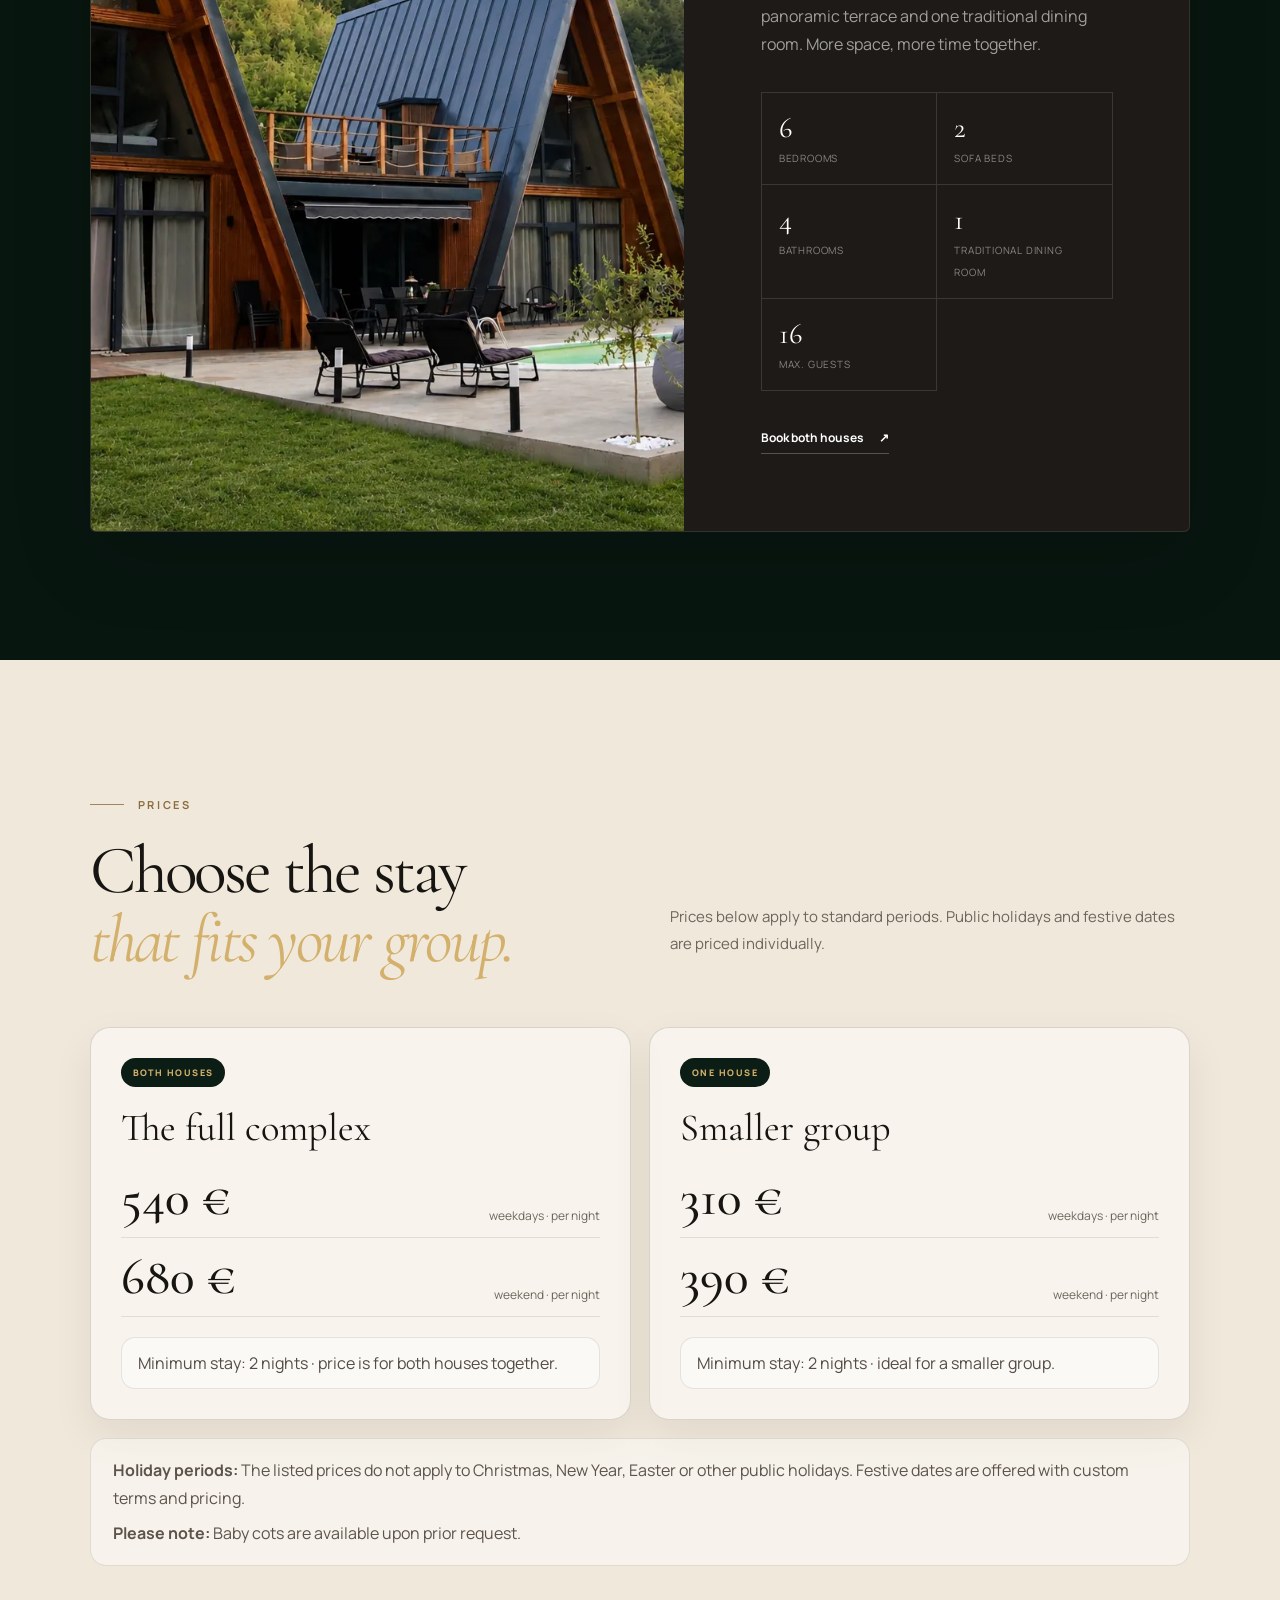
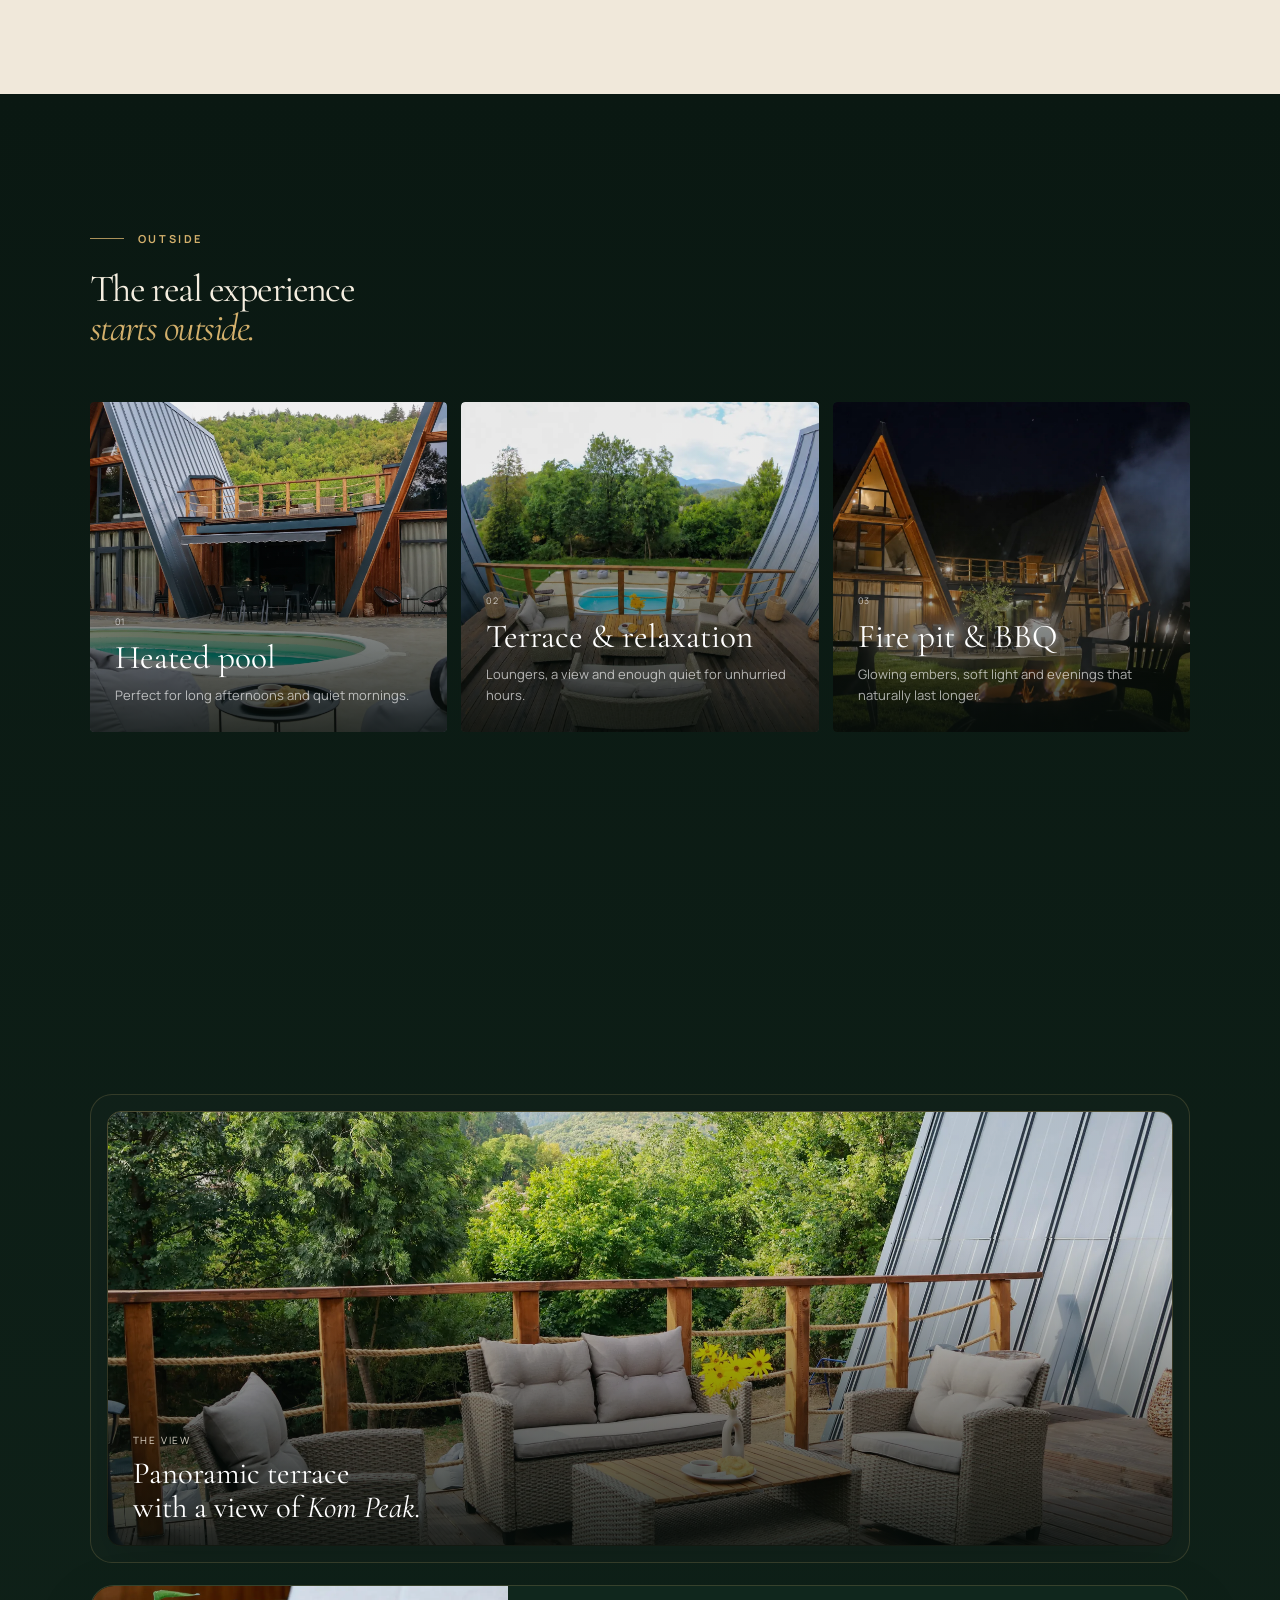
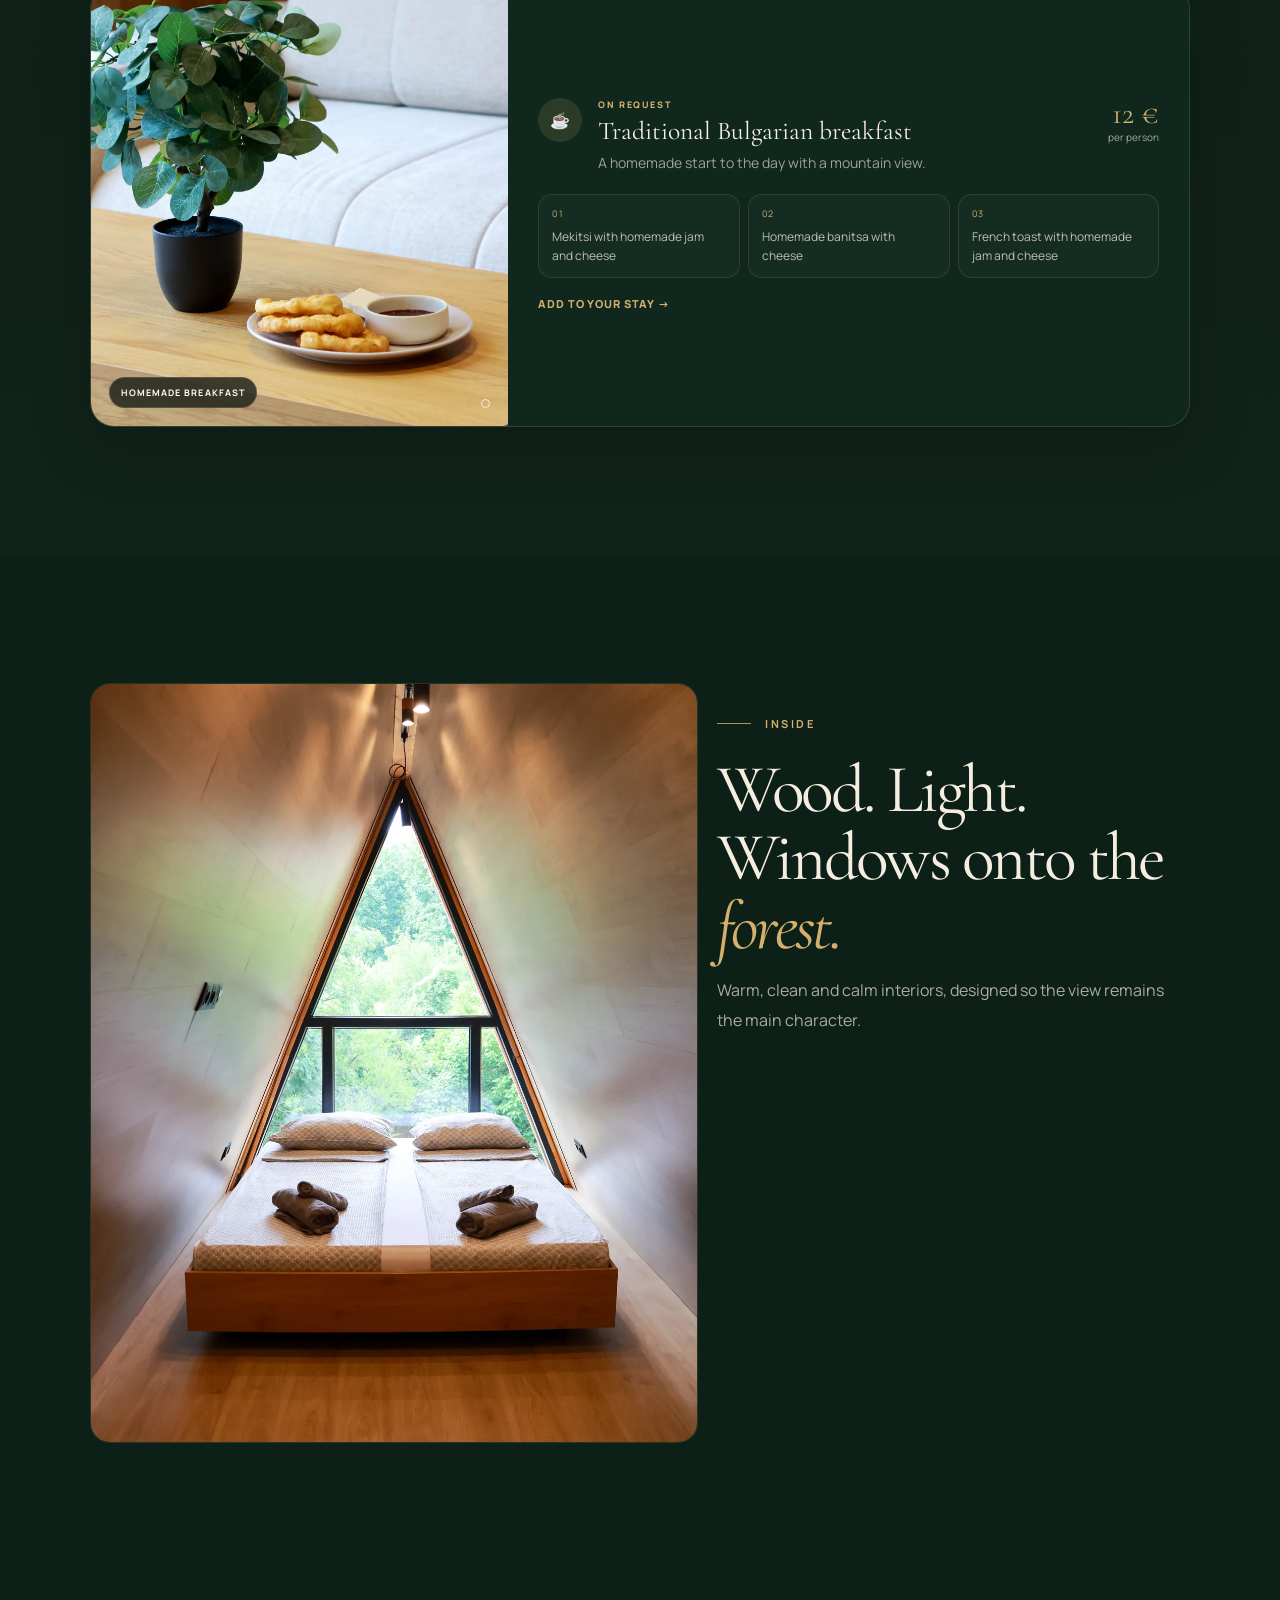
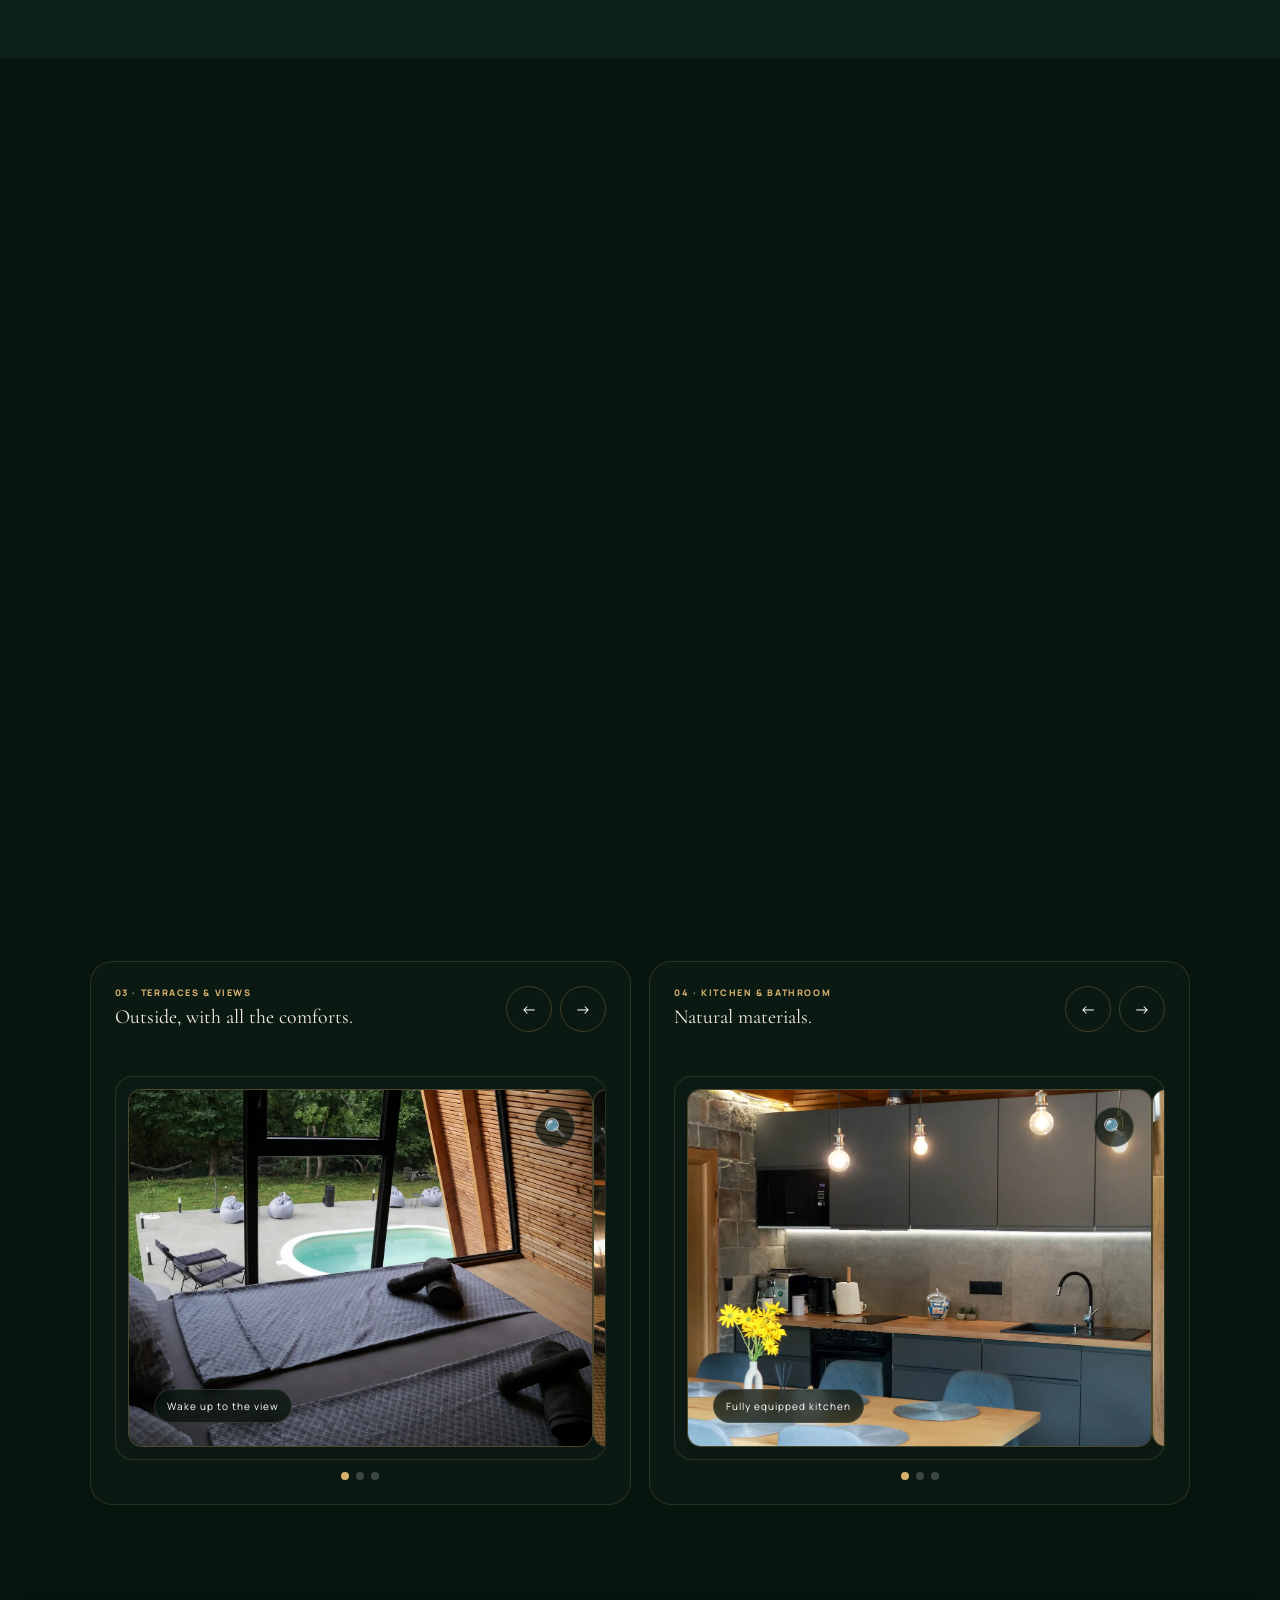
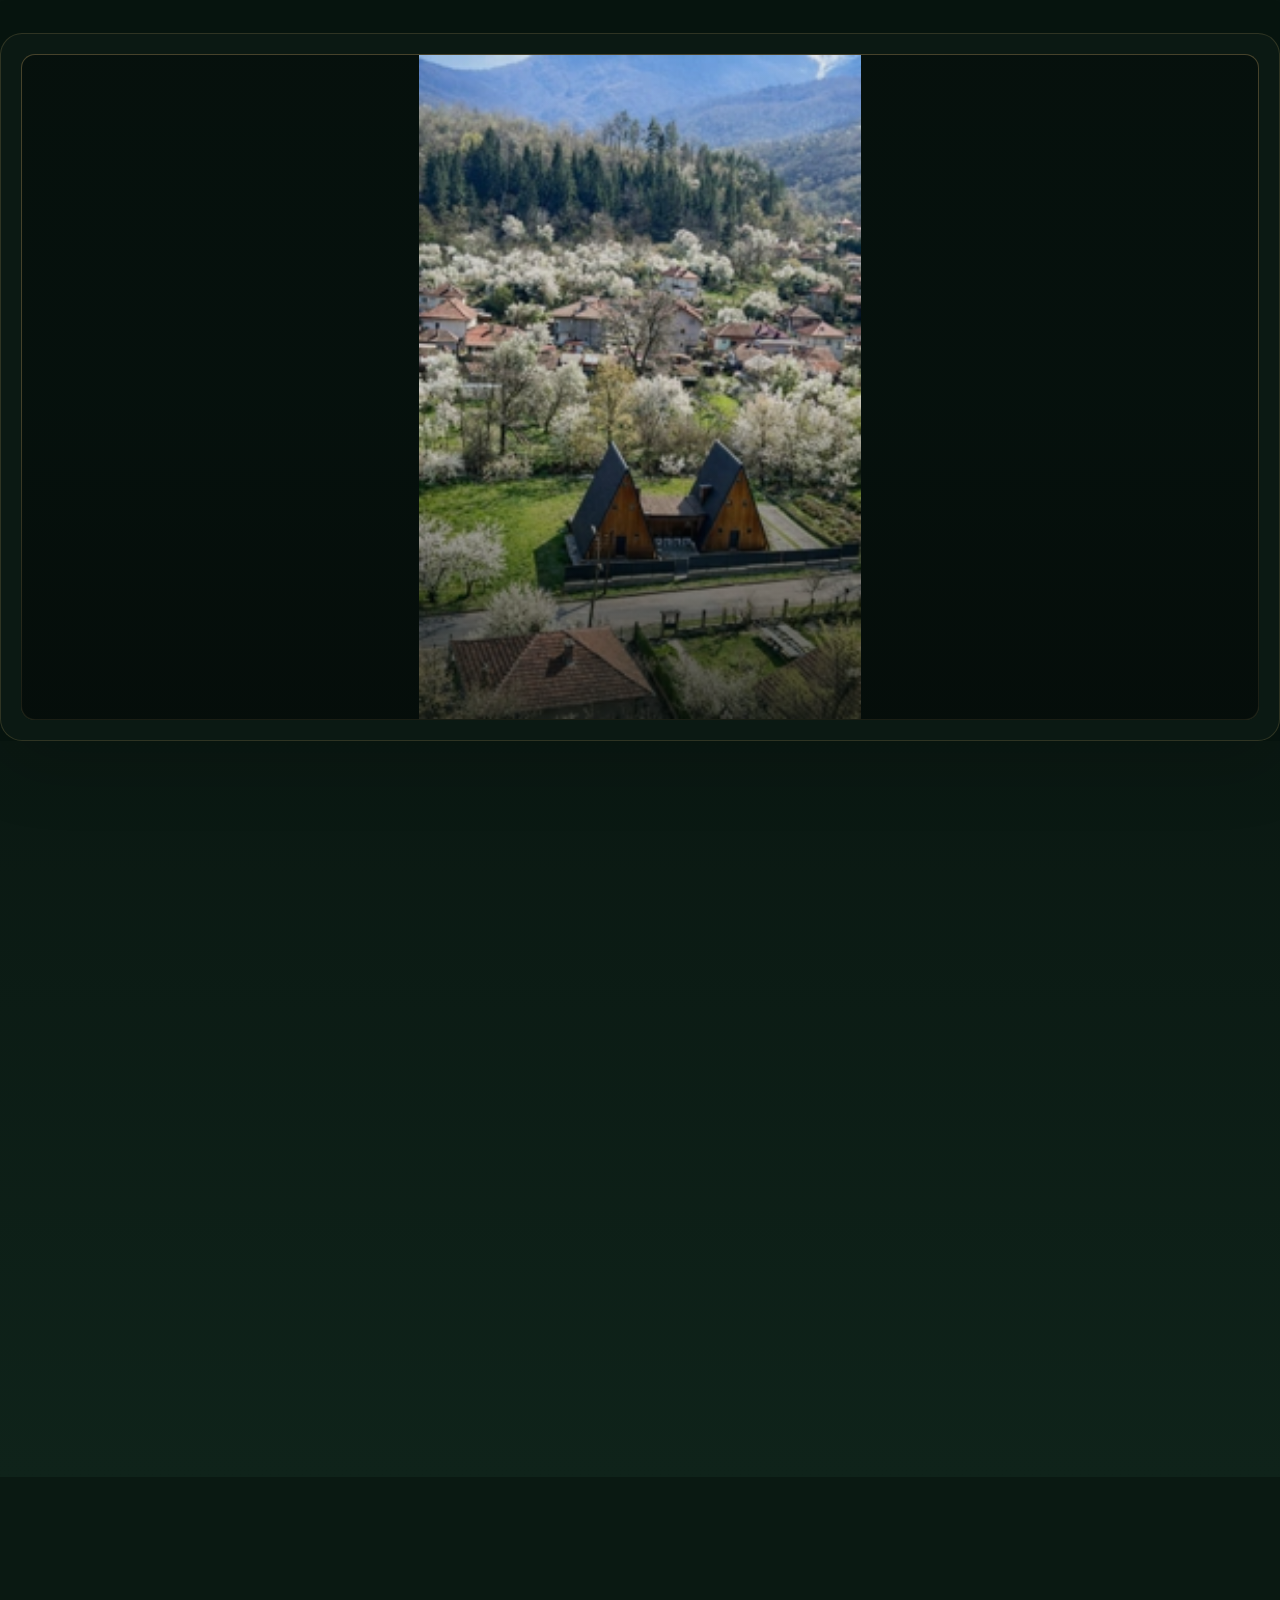
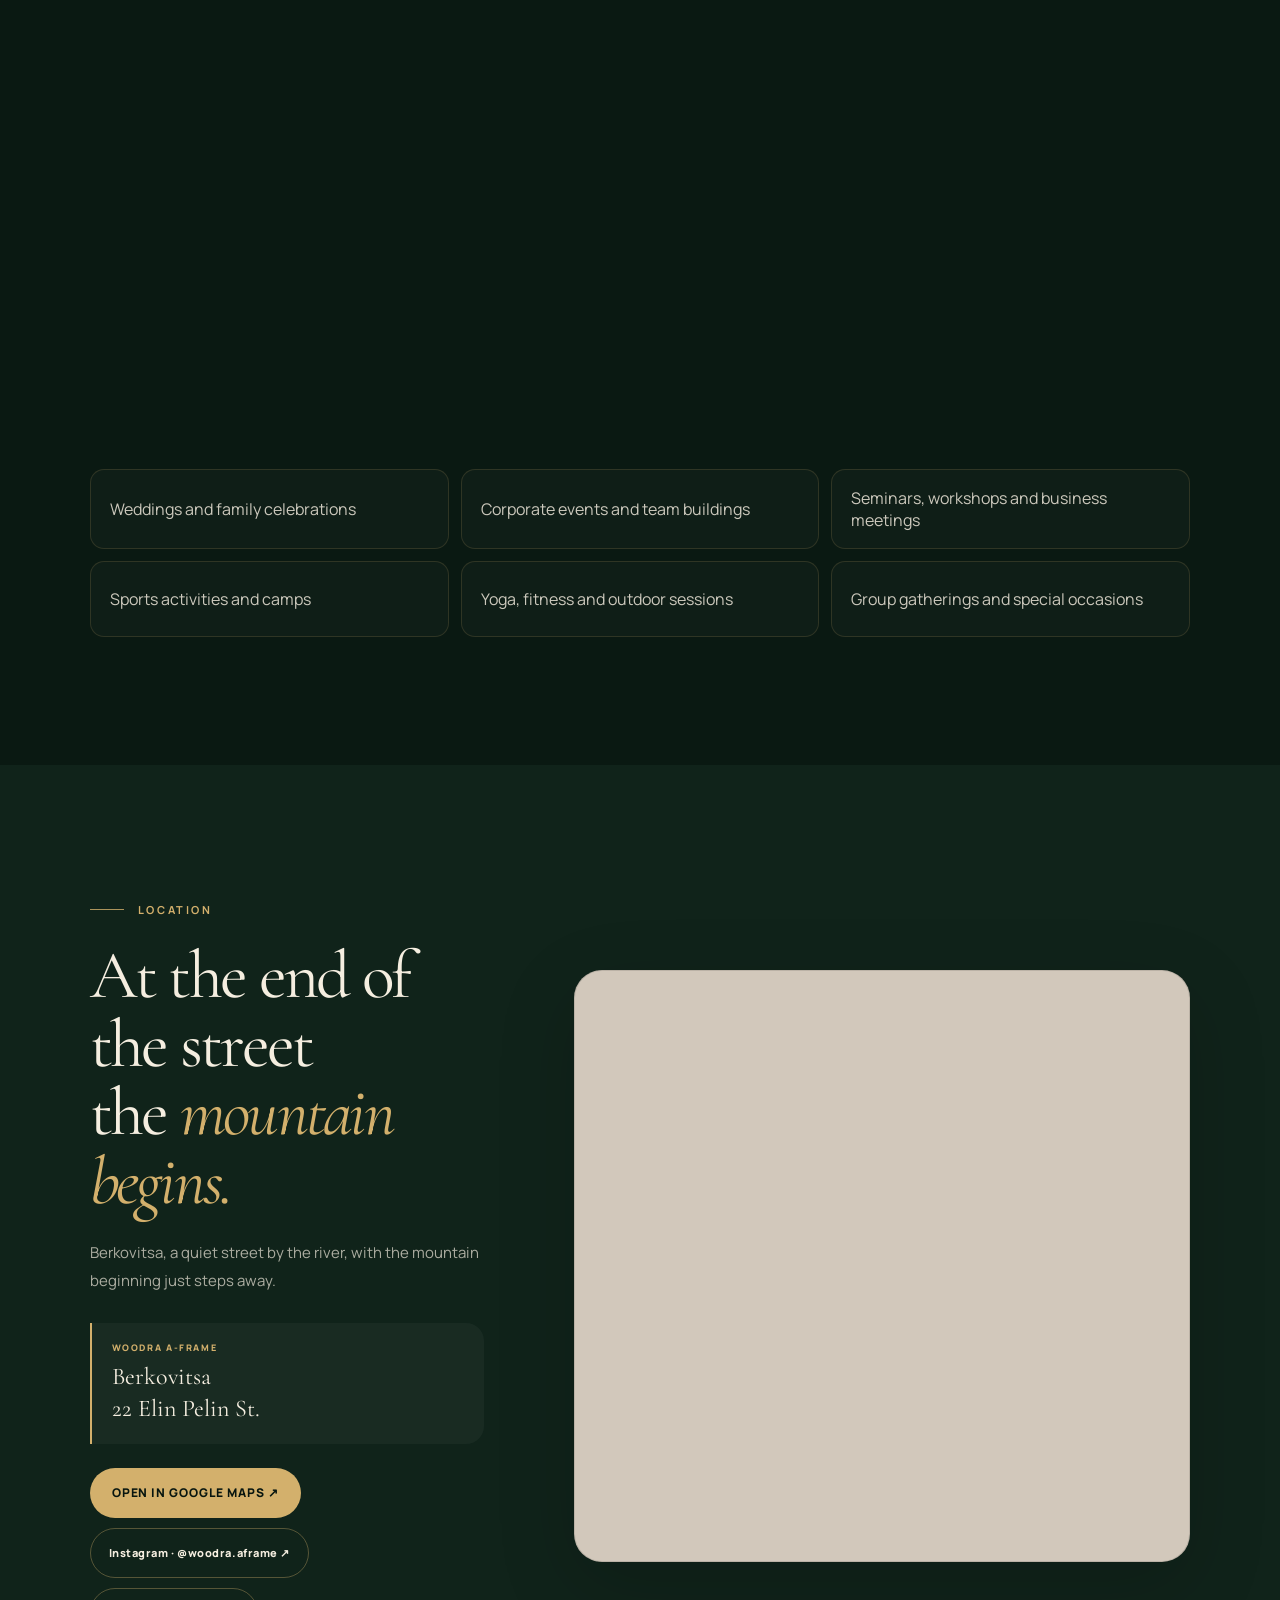
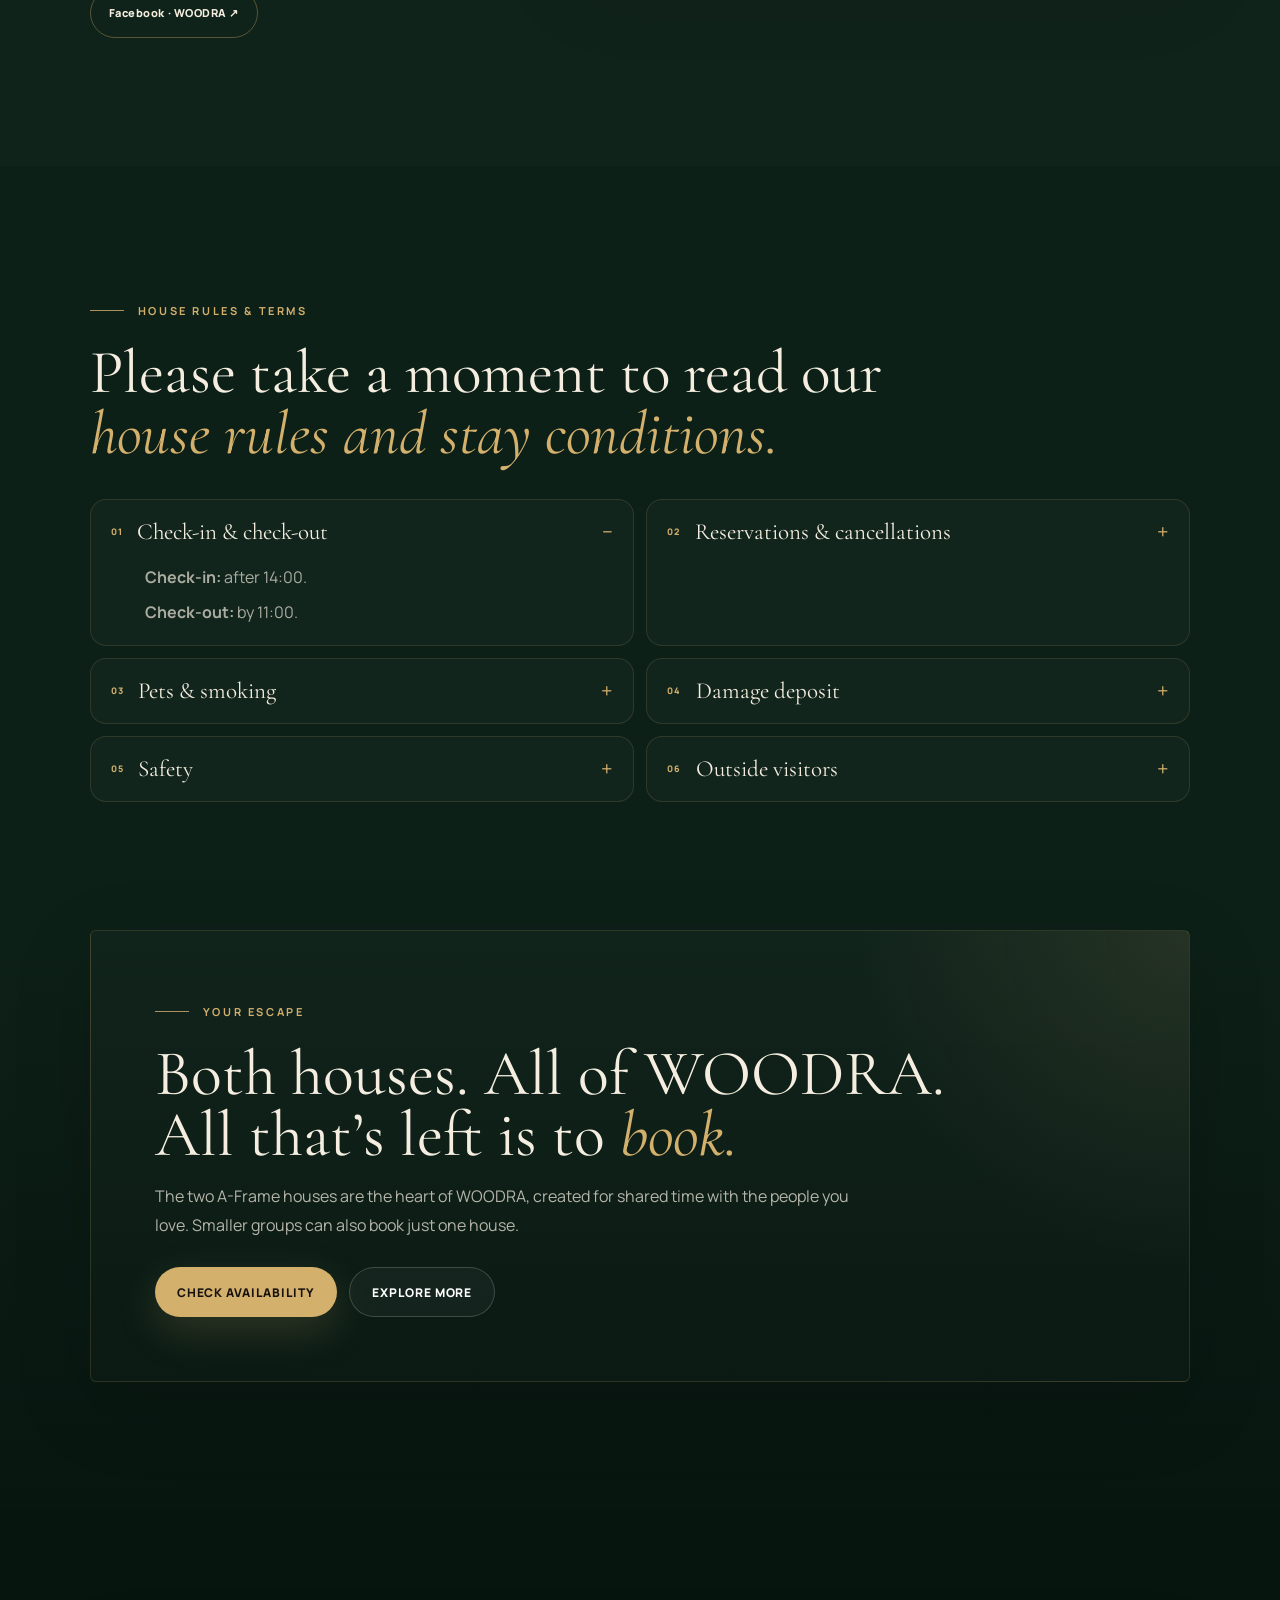
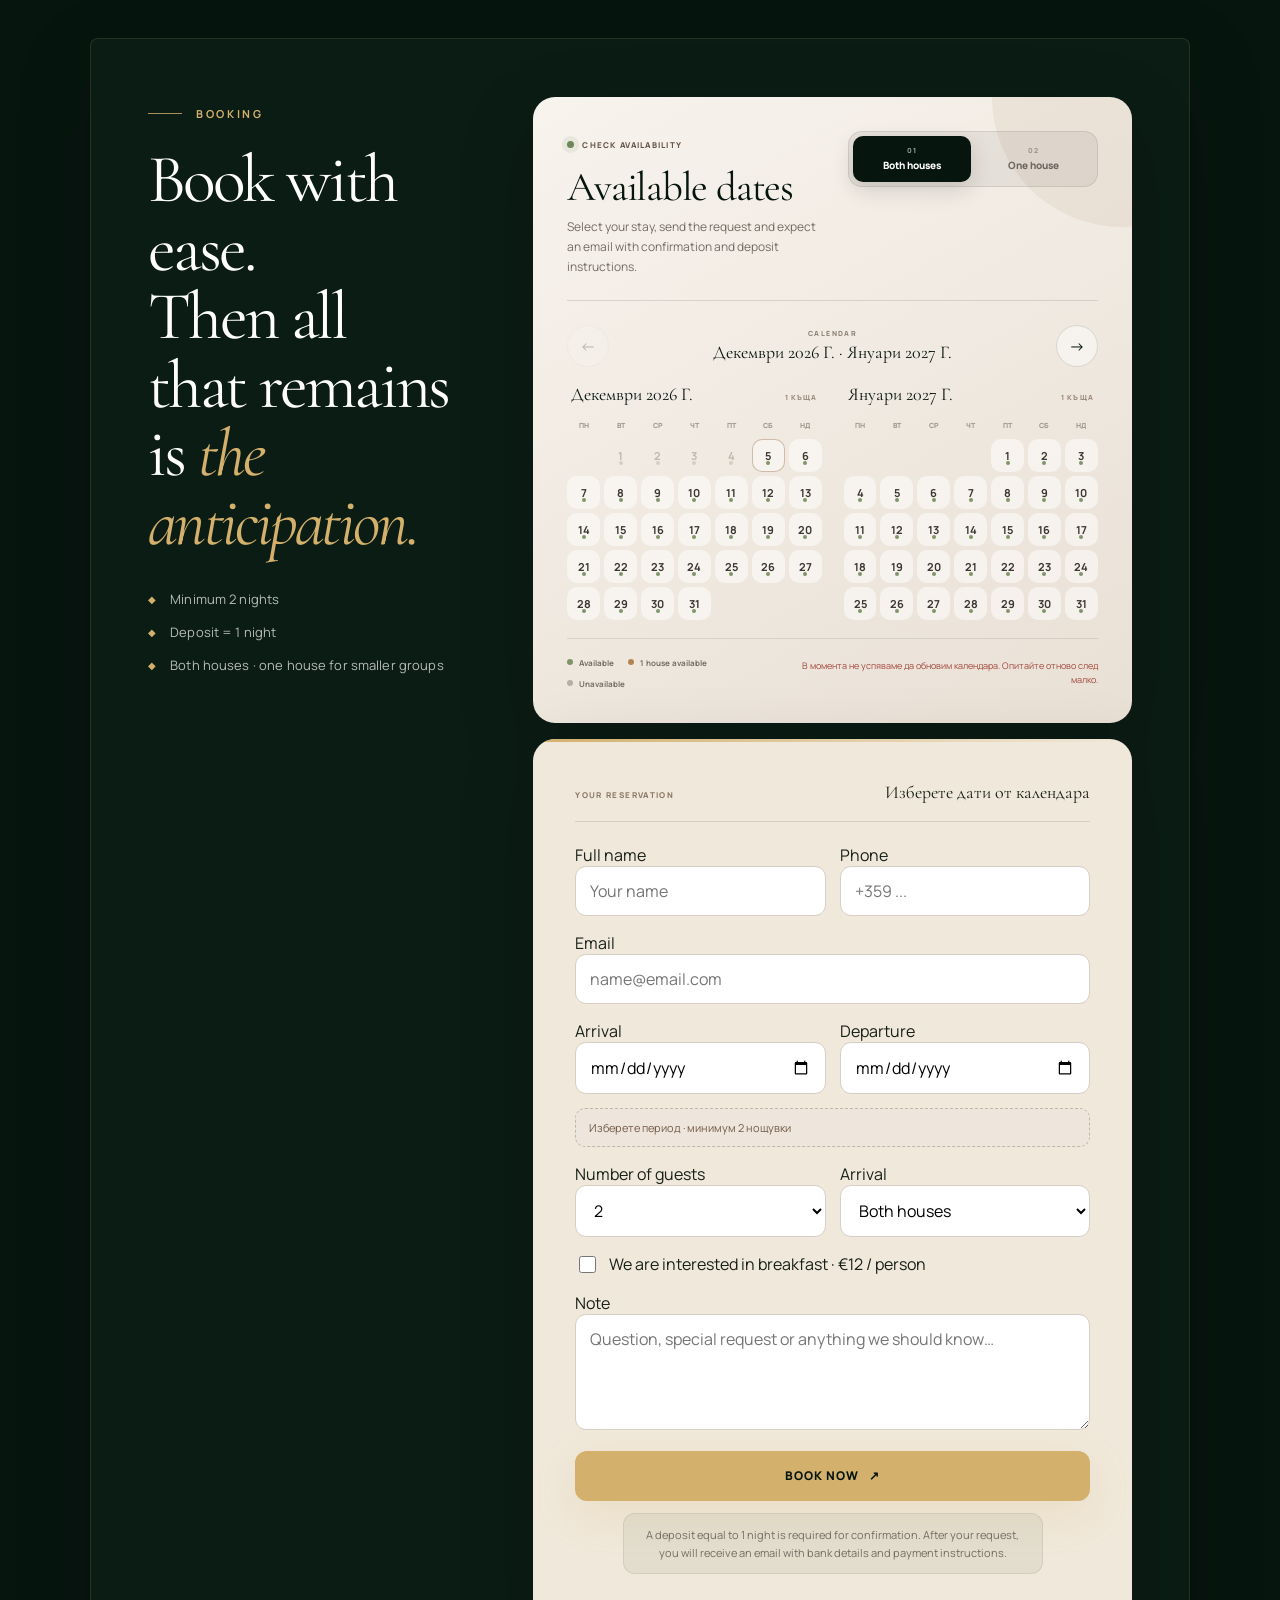
==== commit 52f79f69: "Add files via upload" ====
--- a/en.html
+++ b/en.html
@@ -58,16 +58,27 @@
 </button>
 </header>
 <div aria-hidden="true" class="mobile-menu">
-<a href="#houses">Houses</a>
-<a href="#amenities">Amenities</a>
-<a href="#gallery">Gallery</a>
-<a href="#pricing">Prices</a>
-<a href="#around">Nearby</a>
-<a href="#events">Events</a>
-<a href="#location">Location</a><a href="#rules">House Rules</a>
+<p class="mobile-menu-label">EXPLORE WOODRA</p>
+<nav aria-label="Mobile navigation" class="mobile-menu-primary">
+<a href="#houses"><span>01</span>Houses</a>
+<a href="#amenities"><span>02</span>Amenities</a>
+<a href="#gallery"><span>03</span>Gallery</a>
+<a href="#pricing"><span>04</span>Prices</a>
+<a href="#around"><span>05</span>Nearby</a>
+<a href="#events"><span>06</span>Events</a>
+<a href="#location"><span>07</span>Location</a>
+<a href="#rules"><span>08</span>House rules</a>
+</nav>
+<div class="mobile-menu-socials">
 <a href="https://www.instagram.com/woodra.aframe/" rel="noopener" target="_blank">Instagram ↗</a>
 <a href="https://www.facebook.com/share/19hZjLLN1f/?mibextid=wwXIfr" rel="noopener" target="_blank">Facebook ↗</a>
-<div class="mobile-contact-mini"><a href="tel:+359898714007">+359 898 714 007</a><a href="mailto:reservations@woodra-aframe.com">reservations@woodra-aframe.com</a><span><a class="" href="index.html">BG</a> / <a aria-current="page" class="active" href="en.html">EN</a></span></div><a href="#booking">Book now</a>
+</div>
+<div class="mobile-contact-mini">
+<a href="tel:+359898714007">+359 898 714 007</a>
+<a href="mailto:reservations@woodra-aframe.com">reservations@woodra-aframe.com</a>
+<span><a href="index.html">BG</a> / <a aria-current="page" class="active" href="en.html">EN</a></span>
+</div>
+<a class="mobile-menu-book" href="#booking">Check available dates <span>→</span></a>
 </div>
 <div aria-label="Section navigation" class="floating-nav">
 <button aria-label="Previous section" class="floating-arrow" id="section-prev" type="button">↑</button>
@@ -87,10 +98,10 @@
 <section aria-label="WOODRA A-FRAME" class="hero" id="hero">
 <div aria-hidden="true" class="hero-slideshow">
 <picture class="hero-slide active"><img alt="" fetchpriority="high" src="woodra-hero-01.webp"/></picture>
-<picture class="hero-slide"><img alt="" src="woodra-hero-02.webp"/></picture>
+<picture class="hero-slide"><img alt="" src="woodra-gallery-night-dining.webp"/></picture>
 <picture class="hero-slide"><img alt="" src="woodra-hero-03.webp"/></picture>
-<picture class="hero-slide"><img alt="" src="woodra-hero-04.webp"/></picture>
-<picture class="hero-slide"><img alt="" src="woodra-hero-05.webp"/></picture>
+<picture class="hero-slide"><img alt="" src="woodra-gallery-terrace-seating.webp"/></picture>
+<picture class="hero-slide"><img alt="" src="woodra-gallery-day-patio.webp"/></picture>
 <picture class="hero-slide"><img alt="" src="woodra-hero-06.webp"/></picture>
 </div>
 <div aria-hidden="true" class="hero-slide-dots"><button class="active" type="button"></button><button type="button"></button><button type="button"></button><button type="button"></button><button type="button"></button><button type="button"></button></div>
@@ -227,7 +238,7 @@
 </div>
 </article>
 <article class="amenity-card reveal">
-<img alt="Terrace relaxation area" loading="lazy" src="woodra-terrace-client.jpg"/>
+<img alt="Terrace relaxation area overlooking the pool" loading="lazy" src="woodra-terrace-relax.webp"/>
 <div class="amenity-content">
 <span>02</span>
 <h3>Terrace &amp; relaxation</h3>
@@ -258,21 +269,20 @@
 <p>The river can be heard from the terrace, a natural soundtrack for the evenings.</p>
 </div>
 </article>
-<article class="amenity-card reveal">
-<img alt="Достъп и паркинг при WOODRA" loading="lazy" src="woodra-parking.webp"/>
-<div class="amenity-content">
-<span>06</span>
-<h3>Parking</h3>
-<p>Drive right up to the property, with parking for 4 cars.</p>
-</div>
-</article>
 </div>
 <article class="panorama-feature reveal">
 <img alt="Panoramic terrace with a view of Kom Peak" loading="lazy" src="woodra-terrace-wide.webp"/>
 <div class="panorama-overlay"></div>
 <div class="panorama-copy"><span>THE VIEW</span><h3>Panoramic terrace<br/>with a view of <em>Kom Peak.</em></h3></div>
 </article>
-<div class="breakfast-card breakfast-card-photo reveal"><div class="breakfast-photo"><img alt="Traditional breakfast at WOODRA with a mountain view" loading="lazy" src="woodra-breakfast.webp"/></div><div class="breakfast-body"><div class="breakfast-card-head"><span class="breakfast-icon">☕</span><div><span class="breakfast-eyebrow">ON REQUEST</span><strong>Traditional Bulgarian breakfast</strong><p>A homemade start to the day with a mountain view.</p></div><div class="breakfast-price"><strong>12 €</strong><span>per person</span></div></div><div class="breakfast-options"><div><span>01</span><p>Mekitsi with homemade jam and cheese</p></div><div><span>02</span><p>Homemade banitsa with cheese</p></div><div><span>03</span><p>French toast with homemade jam and cheese</p></div></div><a href="#booking">Add to your stay →</a></div></div>
+<div class="breakfast-card breakfast-card-photo reveal">
+<div aria-label="Breakfast photos" class="breakfast-photo" data-breakfast-slider>
+<figure class="breakfast-slide active"><img alt="Mekitsi with homemade jam and cheese" loading="lazy" src="woodra-breakfast-table.webp"/><figcaption>Homemade breakfast</figcaption></figure>
+<figure class="breakfast-slide"><img alt="Breakfast and coffee on the panoramic terrace" loading="lazy" src="woodra-breakfast-terrace.webp"/><figcaption>Morning on the terrace</figcaption></figure>
+<div class="breakfast-photo-controls"><button aria-label="Show the first photo" class="active" type="button"></button><button aria-label="Show the second photo" type="button"></button></div>
+</div>
+<div class="breakfast-body"><div class="breakfast-card-head"><span class="breakfast-icon">☕</span><div><span class="breakfast-eyebrow">ON REQUEST</span><strong>Traditional Bulgarian breakfast</strong><p>A homemade start to the day with a mountain view.</p></div><div class="breakfast-price"><strong>12 €</strong><span>per person</span></div></div><div class="breakfast-options"><div><span>01</span><p>Mekitsi with homemade jam and cheese</p></div><div><span>02</span><p>Homemade banitsa with cheese</p></div><div><span>03</span><p>French toast with homemade jam and cheese</p></div></div><a href="#booking">Add to your stay →</a></div>
+</div>
 </section>
 <section class="interior section">
 <div class="interior-grid">
@@ -288,9 +298,9 @@
 <button aria-label="Previous image" class="interior-nav prev" type="button">←</button>
 <div class="interior-slider" id="interior-slider">
 <div class="interior-slide active"><img alt="Bedroom at WOODRA" loading="lazy" src="woodra-interior-bed1.webp"/></div>
-<div class="interior-slide"><img alt="Bedroom 3 at WOODRA" loading="lazy" src="woodra-bedroom-3.png"/></div>
-<div class="interior-slide"><img alt="Living area with sofa" loading="lazy" src="woodra-living-room-sofa.jpg"/></div>
-<div class="interior-slide"><img alt="Interior detail" loading="lazy" src="woodra-living-detail.jpg"/></div>
+<div class="interior-slide"><img alt="Bedroom 3 at WOODRA" loading="lazy" src="woodra-bedroom-3.webp"/></div>
+<div class="interior-slide"><img alt="Living area with sofa" loading="lazy" src="woodra-living-room-sofa.webp"/></div>
+<div class="interior-slide"><img alt="Living area from above" loading="lazy" src="woodra-gallery-living-overview.webp"/></div>
 <div class="interior-slide"><img alt="Second bedroom at WOODRA" loading="lazy" src="woodra-interior-bed2.webp"/></div>
 <div class="interior-slide"><img alt="Bathroom with wood details" loading="lazy" src="woodra-interior-bath1.webp"/></div>
 <div class="interior-slide"><img alt="Bathroom with stone sink" loading="lazy" src="woodra-interior-bath2.webp"/></div>
@@ -309,24 +319,22 @@
 <p class="section-kicker">GALLERY</p>
 <h2>Explore WOODRA<br/><em>by experience.</em></h2>
 </div>
-<p>We grouped the photos into separate slideshows – outside, inside and around the houses.</p>
+<p>Four slideshows with distinct images – architecture, rooms, terraces, kitchen and bathrooms.</p>
 </div>
 
 <div class="showcase-block reveal" data-slider>
   <div class="showcase-head">
     <div>
-      <span class="showcase-kicker">01 · OUTSIDE</span>
-      <h3>Exterior.</h3>
+      <span class="showcase-kicker">01 · OUTSIDE &amp; EVENING</span>
+      <h3>Light and architecture.</h3>
     </div>
     <div class="showcase-nav"><button type="button" class="showcase-arrow prev" aria-label="Previous image">←</button><button type="button" class="showcase-arrow next" aria-label="Next image">→</button></div>
   </div>
   <div class="showcase-viewport"><div class="showcase-track">
-    <button type="button" class="showcase-slide active" data-lightbox="woodra-hero-01.webp"><img src="woodra-hero-01.webp" alt="The two houses by day" loading="lazy"/><span>WOODRA outside</span></button>
-    <button type="button" class="showcase-slide" data-lightbox="woodra-houses-both.webp"><img src="woodra-houses-both.webp" alt="The two A-frame houses" loading="lazy"/><span>The two houses</span></button>
-    <button type="button" class="showcase-slide" data-lightbox="woodra-house-one.webp"><img src="woodra-house-one.webp" alt="Facade and patio" loading="lazy"/><span>Facade & patio</span></button>
-    <button type="button" class="showcase-slide" data-lightbox="woodra-pool.webp"><img src="woodra-pool.webp" alt="Pool in front of the houses" loading="lazy"/><span>Pool front</span></button>
-    <button type="button" class="showcase-slide" data-lightbox="woodra-hero-02.webp"><img src="woodra-hero-02.webp" alt="WOODRA at night" loading="lazy"/><span>Evening mood</span></button>
-    <button type="button" class="showcase-slide" data-lightbox="woodra-exterior-night2.webp"><img src="woodra-exterior-night2.webp" alt="Pool at night" loading="lazy"/><span>Pool at night</span></button>
+    <button type="button" class="showcase-slide active" data-lightbox="woodra-gallery-night-entrance.webp"><img src="woodra-gallery-night-entrance.webp" alt="The houses lit at night" loading="lazy"/><span>Evening lights</span></button>
+    <button type="button" class="showcase-slide" data-lightbox="woodra-gallery-night-balcony.webp"><img src="woodra-gallery-night-balcony.webp" alt="The balcony and facade at night" loading="lazy"/><span>The balcony at night</span></button>
+    <button type="button" class="showcase-slide" data-lightbox="woodra-gallery-night-facade.webp"><img src="woodra-gallery-night-facade.webp" alt="The facade up close at night" loading="lazy"/><span>The facade at night</span></button>
+    <button type="button" class="showcase-slide" data-lightbox="woodra-gallery-night-glass-facade.webp"><img src="woodra-gallery-night-glass-facade.webp" alt="The glass facade at night" loading="lazy"/><span>The glass facade</span></button>
   </div></div>
   <div class="showcase-dots"></div>
 </div>
@@ -334,21 +342,16 @@
 <div class="showcase-block reveal" data-slider>
   <div class="showcase-head">
     <div>
-      <span class="showcase-kicker">02 · INSIDE</span>
-      <h3>Inside.</h3>
+      <span class="showcase-kicker">02 · ROOMS &amp; SPACES</span>
+      <h3>From the entrance to the bedrooms.</h3>
     </div>
     <div class="showcase-nav"><button type="button" class="showcase-arrow prev" aria-label="Previous image">←</button><button type="button" class="showcase-arrow next" aria-label="Next image">→</button></div>
   </div>
   <div class="showcase-viewport"><div class="showcase-track">
-    <button type="button" class="showcase-slide active" data-lightbox="woodra-interior-main.webp"><img src="woodra-interior-main.webp" alt="Bedroom under the A-frame roof" loading="lazy"/><span>Bedroom under the roof</span></button>
-    <button type="button" class="showcase-slide" data-lightbox="woodra-bedroom-3.png"><img src="woodra-bedroom-3.png" alt="Bedroom 3" loading="lazy"/><span>Bedroom 3</span></button>
-    <button type="button" class="showcase-slide" data-lightbox="woodra-living-room-sofa.jpg"><img src="woodra-living-room-sofa.jpg" alt="Living area" loading="lazy"/><span>Living area</span></button>
-    <button type="button" class="showcase-slide" data-lightbox="woodra-living-detail.jpg"><img src="woodra-living-detail.jpg" alt="Interior detail" loading="lazy"/><span>Interior detail</span></button>
-    <button type="button" class="showcase-slide" data-lightbox="woodra-interior-bed2.webp"><img src="woodra-interior-bed2.webp" alt="Modern bedroom" loading="lazy"/><span>Modern bedroom</span></button>
-    <button type="button" class="showcase-slide" data-lightbox="woodra-interior-bath1.webp"><img src="woodra-interior-bath1.webp" alt="Bathroom and shower" loading="lazy"/><span>Bathroom & shower</span></button>
-    <button type="button" class="showcase-slide" data-lightbox="woodra-interior-bath2.webp"><img src="woodra-interior-bath2.webp" alt="Stone sink bathroom" loading="lazy"/><span>Stone sink</span></button>
-    <button type="button" class="showcase-slide" data-lightbox="woodra-interior-dining.webp"><img src="woodra-interior-dining.webp" alt="Dining area" loading="lazy"/><span>Dining area</span></button>
-    <button type="button" class="showcase-slide" data-lightbox="woodra-interior-kitchen.webp"><img src="woodra-interior-kitchen.webp" alt="Kitchen" loading="lazy"/><span>Kitchen</span></button>
+    <button type="button" class="showcase-slide active" data-lightbox="woodra-gallery-entry.webp"><img src="woodra-gallery-entry.webp" alt="The house entrance" loading="lazy"/><span>Welcome inside</span></button>
+    <button type="button" class="showcase-slide" data-lightbox="woodra-gallery-hallway.webp"><img src="woodra-gallery-hallway.webp" alt="Hallway with the front door" loading="lazy"/><span>The entrance hall</span></button>
+    <button type="button" class="showcase-slide" data-lightbox="woodra-gallery-bedroom-wide-1.webp"><img src="woodra-gallery-bedroom-wide-1.webp" alt="Bedroom with wood panelling" loading="lazy"/><span>Warm wood</span></button>
+    <button type="button" class="showcase-slide" data-lightbox="woodra-gallery-bedroom-wide-2.webp"><img src="woodra-gallery-bedroom-wide-2.webp" alt="A second spacious bedroom" loading="lazy"/><span>A quiet bedroom</span></button>
   </div></div>
   <div class="showcase-dots"></div>
 </div>
@@ -356,18 +359,31 @@
 <div class="showcase-block reveal" data-slider>
   <div class="showcase-head">
     <div>
-      <span class="showcase-kicker">03 · GARDEN & TERRACES</span>
-      <h3>Garden & terraces.</h3>
+      <span class="showcase-kicker">03 · TERRACES &amp; VIEWS</span>
+      <h3>Outside, with all the comforts.</h3>
     </div>
     <div class="showcase-nav"><button type="button" class="showcase-arrow prev" aria-label="Previous image">←</button><button type="button" class="showcase-arrow next" aria-label="Next image">→</button></div>
   </div>
   <div class="showcase-viewport"><div class="showcase-track">
-    <button type="button" class="showcase-slide active" data-lightbox="woodra-hero-03.webp"><img src="woodra-hero-03.webp" alt="The garden at WOODRA" loading="lazy"/><span>The garden</span></button>
-    <button type="button" class="showcase-slide" data-lightbox="woodra-terrace-client.jpg"><img src="woodra-terrace-client.jpg" alt="Terrace with a view" loading="lazy"/><span>Terrace view</span></button>
-    <button type="button" class="showcase-slide" data-lightbox="woodra-terrace-2.webp"><img src="woodra-terrace-2.webp" alt="Outdoor lounge" loading="lazy"/><span>Outdoor lounge</span></button>
-    <button type="button" class="showcase-slide" data-lightbox="woodra-pool-top.webp"><img src="woodra-pool-top.webp" alt="View of the pool" loading="lazy"/><span>Poolside</span></button>
-    <button type="button" class="showcase-slide" data-lightbox="woodra-kids.webp"><img src="woodra-kids.webp" alt="Kids play area" loading="lazy"/><span>Play area</span></button>
-    <button type="button" class="showcase-slide" data-lightbox="woodra-terrace-3.webp"><img src="woodra-terrace-3.webp" alt="Terrace detail" loading="lazy"/><span>Terrace detail</span></button>
+    <button type="button" class="showcase-slide active" data-lightbox="woodra-gallery-bedroom-pool-view.webp"><img src="woodra-gallery-bedroom-pool-view.webp" alt="Bedroom with views over the pool and garden" loading="lazy"/><span>Wake up to the view</span></button>
+    <button type="button" class="showcase-slide" data-lightbox="woodra-gallery-night-terrace.webp"><img src="woodra-gallery-night-terrace.webp" alt="The terrace lounge at night" loading="lazy"/><span>A quiet evening corner</span></button>
+    <button type="button" class="showcase-slide" data-lightbox="woodra-gallery-dining-detail.webp"><img src="woodra-gallery-dining-detail.webp" alt="Flowers and details by the terrace" loading="lazy"/><span>The little touches</span></button>
+  </div></div>
+  <div class="showcase-dots"></div>
+</div>
+
+<div class="showcase-block reveal" data-slider>
+  <div class="showcase-head">
+    <div>
+      <span class="showcase-kicker">04 · KITCHEN &amp; BATHROOM</span>
+      <h3>Natural materials.</h3>
+    </div>
+    <div class="showcase-nav"><button type="button" class="showcase-arrow prev" aria-label="Previous image">←</button><button type="button" class="showcase-arrow next" aria-label="Next image">→</button></div>
+  </div>
+  <div class="showcase-viewport"><div class="showcase-track">
+    <button type="button" class="showcase-slide active" data-lightbox="woodra-gallery-kitchen-wide.webp"><img src="woodra-gallery-kitchen-wide.webp" alt="Full view of the kitchen" loading="lazy"/><span>Fully equipped kitchen</span></button>
+    <button type="button" class="showcase-slide" data-lightbox="woodra-gallery-bath-wide.webp"><img src="woodra-gallery-bath-wide.webp" alt="Bathroom with a stone sink" loading="lazy"/><span>Stone and wood</span></button>
+    <button type="button" class="showcase-slide" data-lightbox="woodra-gallery-bath-detail.webp"><img src="woodra-gallery-bath-detail.webp" alt="Close-up of the stone sink" loading="lazy"/><span>Natural materials</span></button>
   </div></div>
   <div class="showcase-dots"></div>
 </div>
--- a/styles.css
+++ b/styles.css
@@ -1926,3 +1926,352 @@
   .showcase-slide img { height: clamp(300px, 27vw, 400px) !important; }
   .interior-slide img { height: clamp(320px, 28vw, 430px) !important; }
 }
+
+/* v22 — focused mobile rebuild, corrected image presentation and fourth gallery */
+.breakfast-photo {
+  position: relative;
+  min-height: 440px;
+  background: #07150f;
+}
+.breakfast-slide {
+  position: absolute;
+  inset: 0;
+  margin: 0;
+  opacity: 0;
+  visibility: hidden;
+  transition: opacity .55s ease, visibility .55s ease;
+}
+.breakfast-slide.active {
+  opacity: 1;
+  visibility: visible;
+}
+.breakfast-slide img {
+  width: 100%;
+  height: 100%;
+  object-fit: cover;
+}
+.breakfast-slide figcaption {
+  position: absolute;
+  left: 18px;
+  bottom: 18px;
+  padding: 8px 11px;
+  border: 1px solid rgba(255,255,255,.14);
+  border-radius: 999px;
+  background: rgba(5,15,10,.72);
+  color: #fff;
+  font-size: 9px;
+  font-weight: 700;
+  letter-spacing: .12em;
+  text-transform: uppercase;
+  backdrop-filter: blur(12px);
+}
+.breakfast-photo-controls {
+  position: absolute;
+  z-index: 3;
+  right: 18px;
+  bottom: 18px;
+  display: flex;
+  gap: 7px;
+}
+.breakfast-photo-controls button {
+  width: 9px;
+  height: 9px;
+  padding: 0;
+  border: 1px solid rgba(255,255,255,.72);
+  border-radius: 50%;
+  background: transparent;
+  cursor: pointer;
+}
+.breakfast-photo-controls button.active { background: var(--wood-light); border-color: var(--wood-light); }
+
+@media (min-width: 901px) {
+  .gallery > .showcase-block,
+  .gallery > .showcase-block + .showcase-block,
+  .gallery > .showcase-block:nth-of-type(3) {
+    grid-column: auto;
+    width: 100%;
+    max-width: none;
+    margin: 0;
+    justify-self: stretch;
+  }
+  .gallery .showcase-slide img {
+    height: clamp(310px, 28vw, 420px) !important;
+    object-fit: cover !important;
+  }
+}
+
+@media (max-width: 900px) {
+  body.menu-open .site-header {
+    background: rgba(4,13,9,.98);
+    box-shadow: none;
+    backdrop-filter: none;
+  }
+  .site-header {
+    top: 0;
+    z-index: 120;
+    min-height: 72px;
+    padding: 10px 16px;
+    grid-template-columns: 1fr auto;
+    gap: 12px;
+    background: linear-gradient(180deg, rgba(3,12,8,.82), rgba(3,12,8,0));
+  }
+  .brand {
+    width: 116px;
+    height: 50px;
+    overflow: visible;
+  }
+  .brand img {
+    width: 116px;
+    height: 50px;
+    object-fit: contain;
+    filter: none;
+  }
+  .menu-toggle {
+    position: relative;
+    z-index: 2;
+    display: grid;
+    place-content: center;
+    width: 46px;
+    height: 46px;
+    padding: 0;
+    border: 1px solid rgba(211,176,108,.34);
+    border-radius: 50%;
+    background: rgba(7,21,15,.56);
+    backdrop-filter: blur(12px);
+  }
+  .menu-toggle span {
+    width: 20px;
+    height: 1px;
+    margin: 3px 0;
+    transition: transform .25s ease, opacity .2s ease;
+  }
+  body.menu-open .menu-toggle span:first-child { transform: translateY(3.5px) rotate(45deg); }
+  body.menu-open .menu-toggle span:last-child { transform: translateY(-3.5px) rotate(-45deg); }
+
+  .mobile-menu {
+    display: flex;
+    position: fixed;
+    z-index: 115;
+    inset: 0;
+    padding: 96px 18px max(22px, env(safe-area-inset-bottom));
+    flex-direction: column;
+    gap: 0;
+    overflow-y: auto;
+    background:
+      radial-gradient(circle at 100% 0, rgba(211,176,108,.12), transparent 42%),
+      linear-gradient(165deg, #07150f 0%, #0d2118 100%);
+    color: var(--white);
+    opacity: 0;
+    visibility: hidden;
+    pointer-events: none;
+    transform: translateY(-10px);
+    transition: opacity .25s ease, visibility .25s ease, transform .3s ease;
+  }
+  .mobile-menu.open {
+    display: flex;
+    opacity: 1;
+    visibility: visible;
+    pointer-events: auto;
+    transform: translateY(0);
+  }
+  .mobile-menu a {
+    border: 0;
+    padding: 0;
+    font-family: var(--sans);
+    font-size: inherit;
+  }
+  .mobile-menu-label {
+    margin: 0 0 14px;
+    color: var(--wood-light);
+    font-size: 9px;
+    font-weight: 800;
+    letter-spacing: .2em;
+  }
+  .mobile-menu-primary {
+    display: grid;
+    grid-template-columns: repeat(2, minmax(0,1fr));
+    border-top: 1px solid rgba(211,176,108,.2);
+  }
+  .mobile-menu-primary a {
+    min-height: 67px;
+    display: flex;
+    flex-direction: column;
+    justify-content: center;
+    gap: 5px;
+    border-bottom: 1px solid rgba(211,176,108,.16);
+    font-family: var(--serif);
+    font-size: 23px;
+    line-height: 1;
+  }
+  .mobile-menu-primary a:nth-child(odd) { border-right: 1px solid rgba(211,176,108,.16); padding-right: 14px; }
+  .mobile-menu-primary a:nth-child(even) { padding-left: 14px; }
+  .mobile-menu-primary a span {
+    color: var(--wood-light);
+    font-family: var(--sans);
+    font-size: 8px;
+    font-weight: 700;
+    letter-spacing: .16em;
+  }
+  .mobile-menu-socials {
+    display: flex;
+    gap: 8px;
+    margin-top: 16px;
+  }
+  .mobile-menu-socials a {
+    flex: 1;
+    padding: 11px 12px;
+    border: 1px solid rgba(211,176,108,.18);
+    border-radius: 999px;
+    text-align: center;
+    font-size: 10px;
+    font-weight: 700;
+    letter-spacing: .08em;
+  }
+  .mobile-contact-mini {
+    display: grid;
+    gap: 7px;
+    margin-top: 16px;
+    color: rgba(245,238,224,.68);
+  }
+  .mobile-contact-mini a { font-size: 11px; line-height: 1.35; overflow-wrap: anywhere; }
+  .mobile-contact-mini span { margin-top: 3px; font-size: 11px; }
+  .mobile-contact-mini .active { color: var(--wood-light); }
+  .mobile-menu-book {
+    min-height: 52px;
+    margin-top: 16px;
+    padding: 0 17px !important;
+    display: flex;
+    align-items: center;
+    justify-content: space-between;
+    border-radius: 999px !important;
+    background: var(--wood-light);
+    color: #07150f;
+    font-size: 11px !important;
+    font-weight: 800;
+    letter-spacing: .09em;
+    text-transform: uppercase;
+  }
+  .mobile-menu-book span { font-size: 18px; }
+
+  .hero {
+    min-height: 0;
+    height: auto;
+    overflow: hidden;
+  }
+  .hero-copy {
+    padding: clamp(126px, 17svh, 150px) 18px 50px;
+    max-width: none;
+  }
+  .hero .eyebrow {
+    margin: 0 0 10px;
+    max-width: 310px;
+    font-size: 9px;
+    line-height: 1.55;
+    letter-spacing: .2em;
+  }
+  .hero h1 {
+    max-width: 370px;
+    margin: 7px 0 17px;
+    font-size: clamp(43px, 11.4vw, 54px);
+    line-height: .9;
+    letter-spacing: -.045em;
+  }
+  .hero h1 em {
+    display: block;
+    margin-top: 7px;
+  }
+  .hero-lead {
+    max-width: 370px;
+    margin: 0 0 22px;
+    font-size: 14px;
+    line-height: 1.58;
+  }
+  .hero-whisper,
+  .hero-booking-teaser,
+  .scroll-cue,
+  .floating-nav,
+  .floating-actions,
+  .sticky-booking-cta { display: none !important; }
+  .hero-actions {
+    display: grid;
+    grid-template-columns: repeat(2, minmax(0,1fr));
+    gap: 9px;
+    max-width: 370px;
+  }
+  .hero-actions .button {
+    width: 100%;
+    min-width: 0;
+    min-height: 48px;
+    padding: 12px 10px;
+    font-size: 10px;
+  }
+  .hero-shade {
+    background:
+      linear-gradient(180deg, rgba(3,11,7,.64) 0%, rgba(3,11,7,.2) 30%, rgba(3,11,7,.68) 72%, rgba(3,11,7,.9) 100%),
+      linear-gradient(90deg, rgba(3,11,7,.55), rgba(3,11,7,.12));
+  }
+  .hero-meta {
+    position: relative;
+    left: auto;
+    right: auto;
+    bottom: auto;
+    grid-template-columns: repeat(2, minmax(0,1fr));
+    background: rgba(7,21,15,.92);
+    backdrop-filter: blur(12px);
+  }
+  .hero-meta div {
+    min-height: 74px;
+    padding: 12px 17px;
+  }
+  .hero-meta strong { font-size: 25px; line-height: 1; }
+  .hero-meta span { margin-top: 5px; font-size: 8px; line-height: 1.35; letter-spacing: .12em; }
+  .hero-slide-dots {
+    left: 18px;
+    bottom: 164px;
+  }
+  .hero-slide-dots button { width: 15px; }
+  .hero-slide-dots button.active { width: 30px; }
+  .hero-slide:nth-child(1) img { object-position: 55% center; }
+  .hero-slide:nth-child(2) img { object-position: 50% center; }
+  .hero-slide:nth-child(3) img { object-position: 50% center; }
+  .hero-slide:nth-child(4) img { object-position: 56% center; }
+  .hero-slide:nth-child(5) img { object-position: 50% 45%; }
+  .hero-slide:nth-child(6) img { object-position: 58% center; }
+
+  .breakfast-photo { min-height: 0; aspect-ratio: 4 / 3; }
+  .breakfast-slide figcaption { left: 13px; bottom: 13px; }
+  .breakfast-photo-controls { right: 13px; bottom: 16px; }
+  .showcase-slide img {
+    height: auto !important;
+    aspect-ratio: 4 / 3;
+    object-fit: cover !important;
+    object-position: center !important;
+  }
+  .interior-slide img {
+    height: auto !important;
+    aspect-ratio: 4 / 3;
+    object-fit: cover !important;
+  }
+}
+
+@media (max-width: 390px) {
+  .mobile-menu { padding-left: 15px; padding-right: 15px; }
+  .mobile-menu-primary a { min-height: 61px; font-size: 21px; }
+  .hero-copy { padding-left: 16px; padding-right: 16px; }
+  .hero h1 { font-size: clamp(40px, 11.2vw, 46px); }
+  .hero-actions { grid-template-columns: 1fr 1fr; }
+}
+
+/* v23 — five amenity cards without an empty desktop column */
+@media (min-width: 901px) {
+  .amenity-grid {
+    grid-template-columns: repeat(6, minmax(0, 1fr));
+  }
+  .amenity-grid > .amenity-card {
+    grid-column: span 2 !important;
+  }
+  .amenity-grid > .amenity-card:nth-child(4),
+  .amenity-grid > .amenity-card:nth-child(5) {
+    grid-column: span 3 !important;
+  }
+}
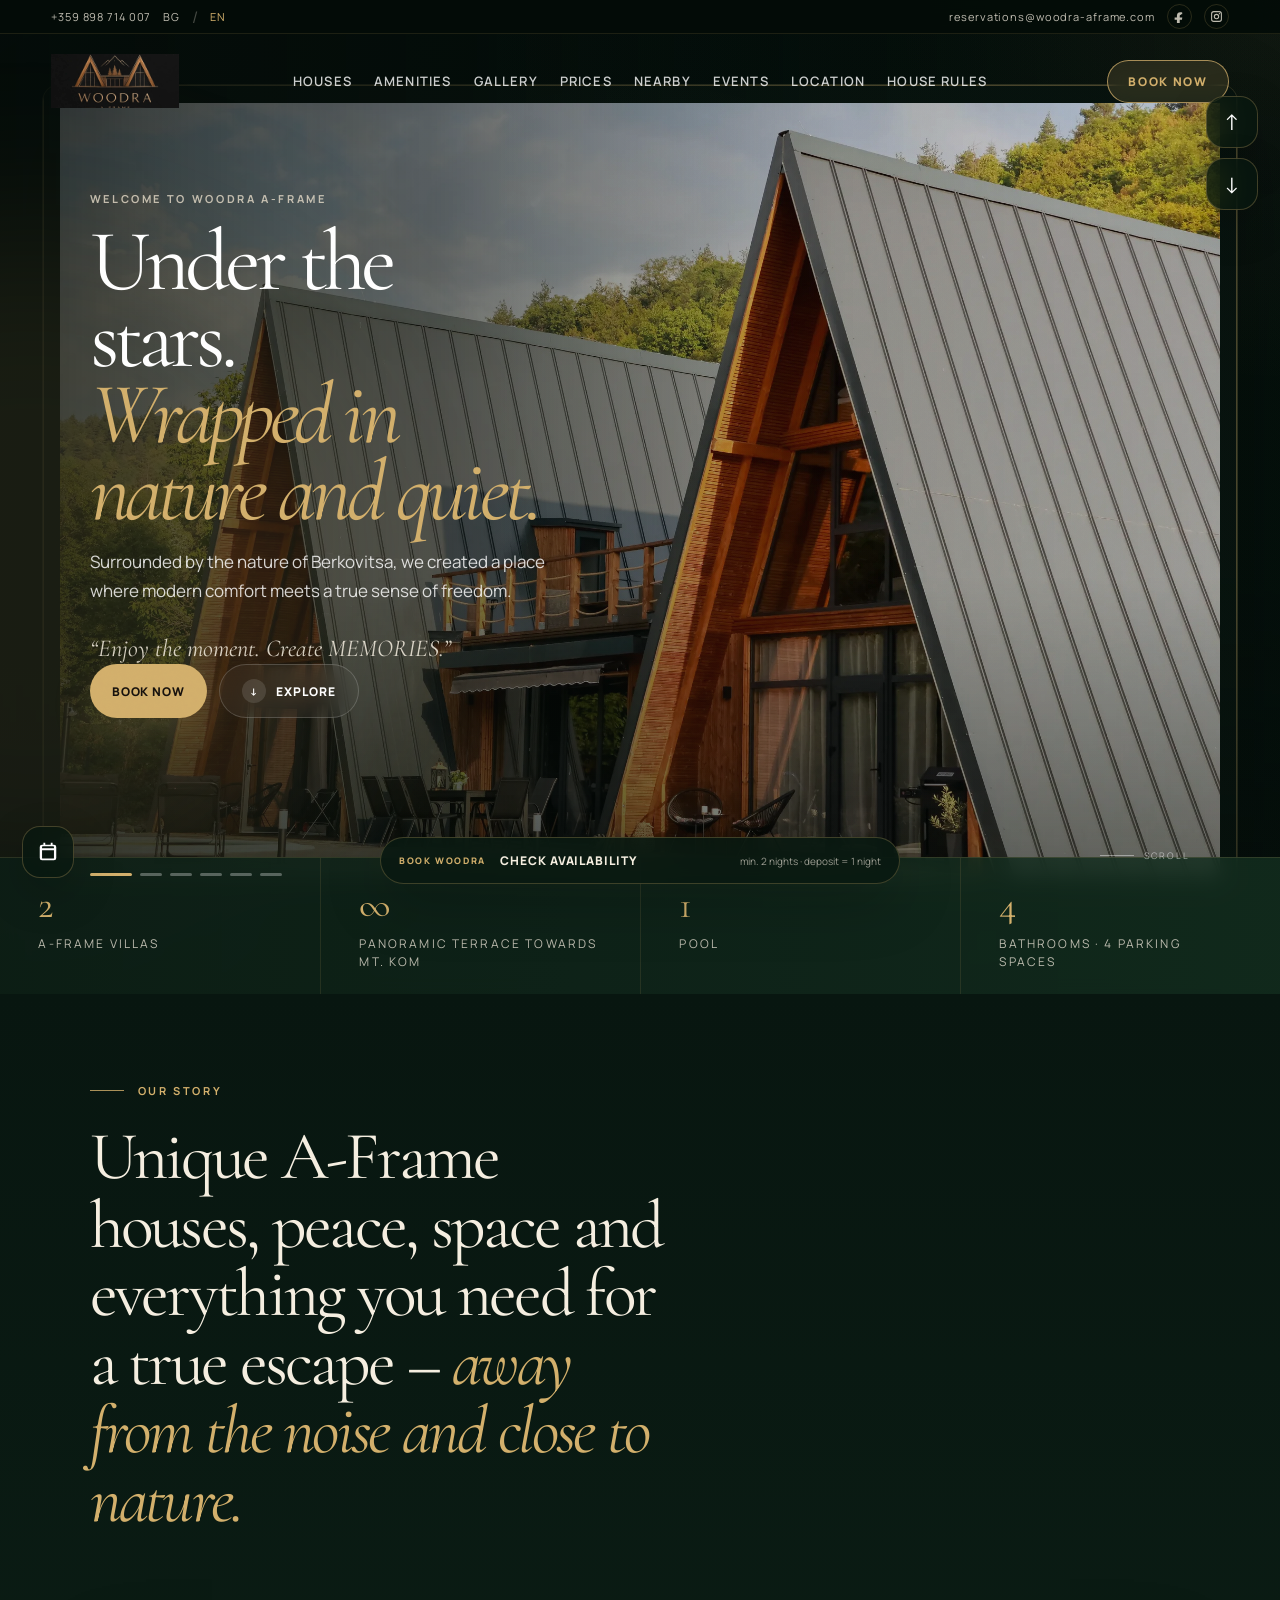
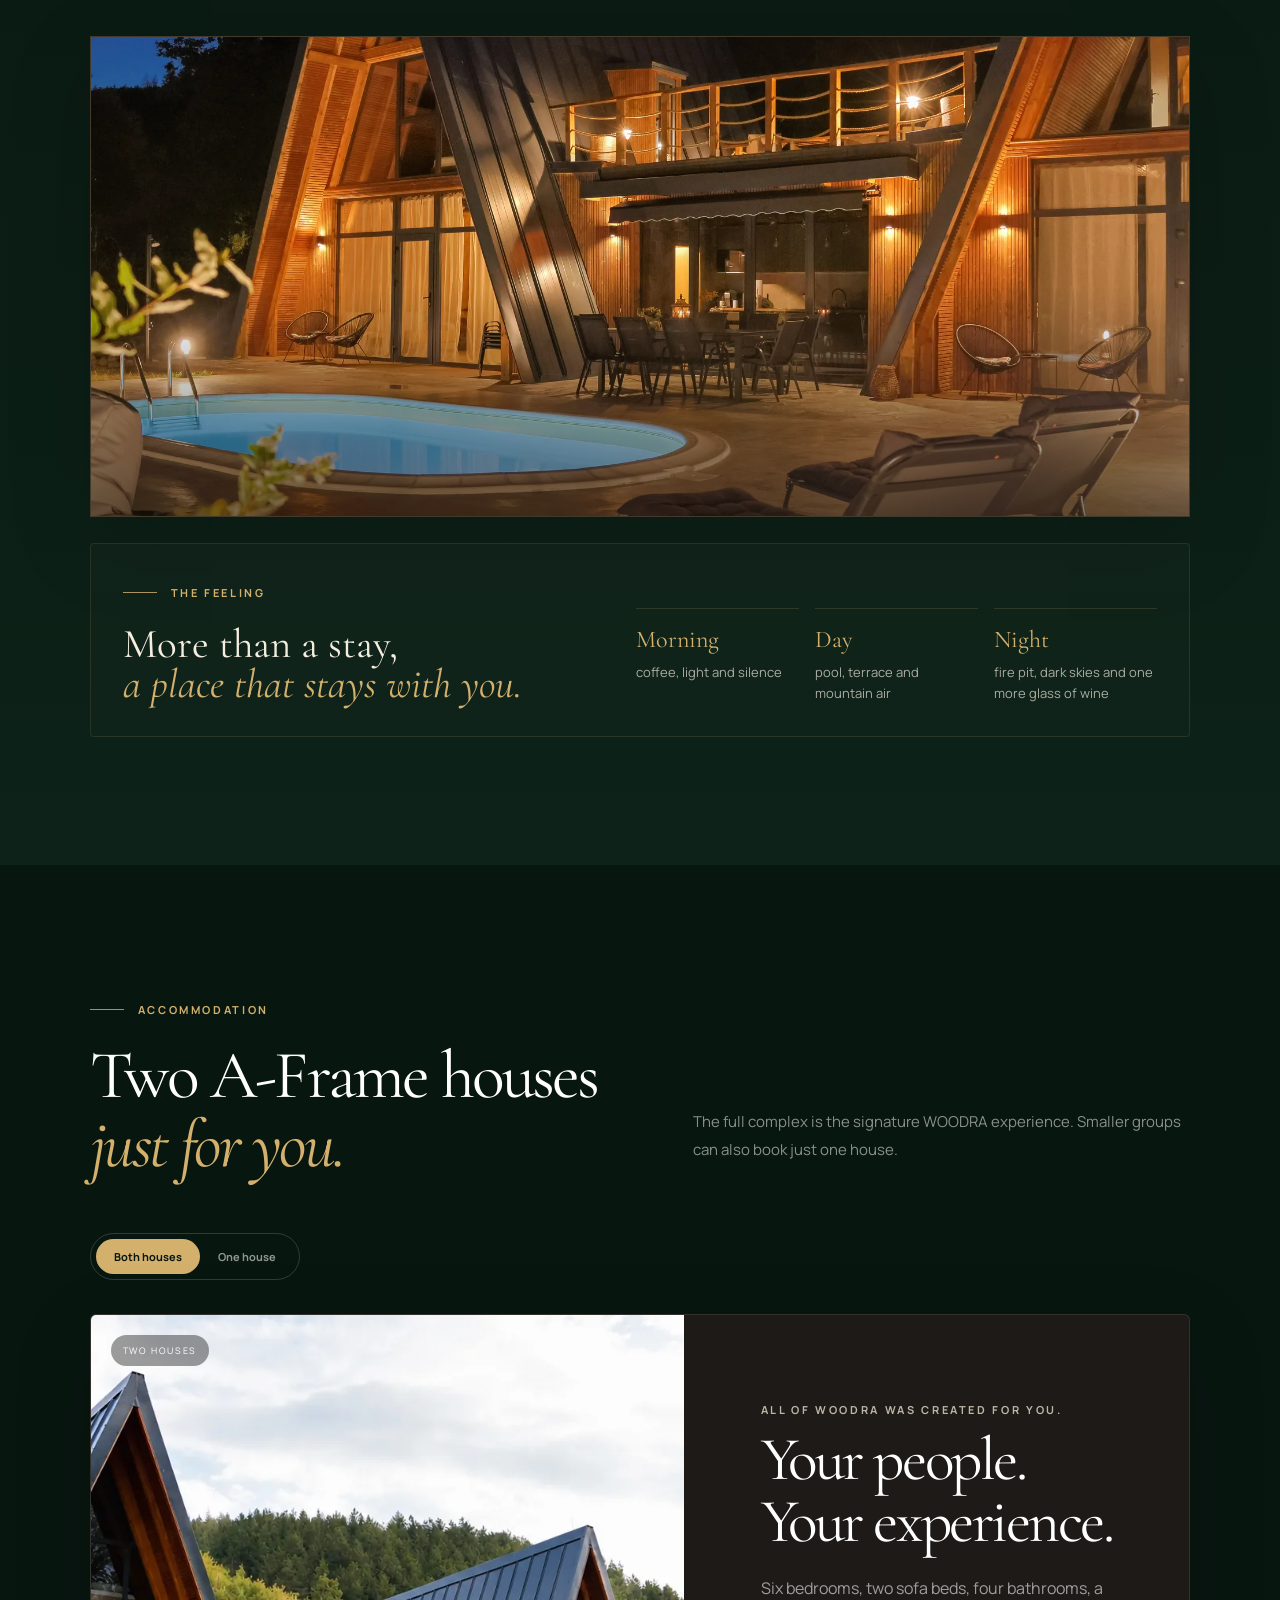
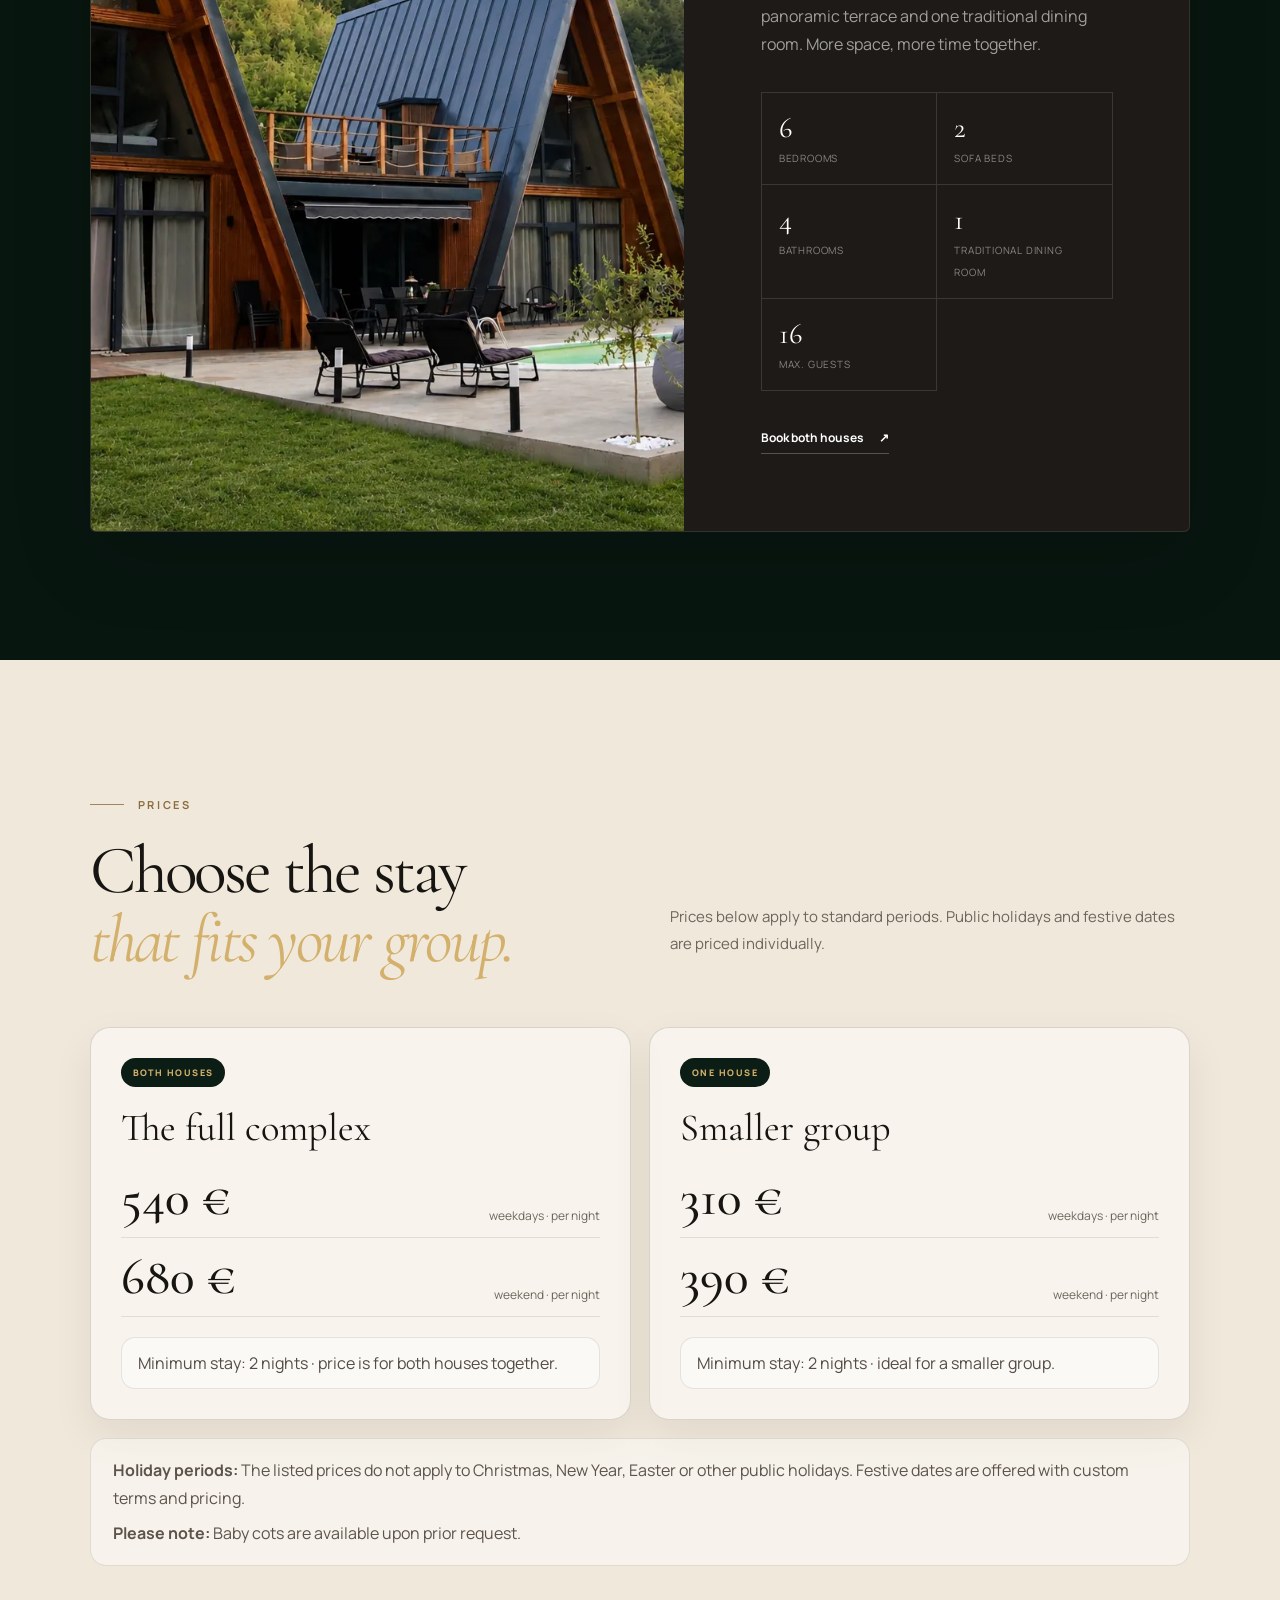
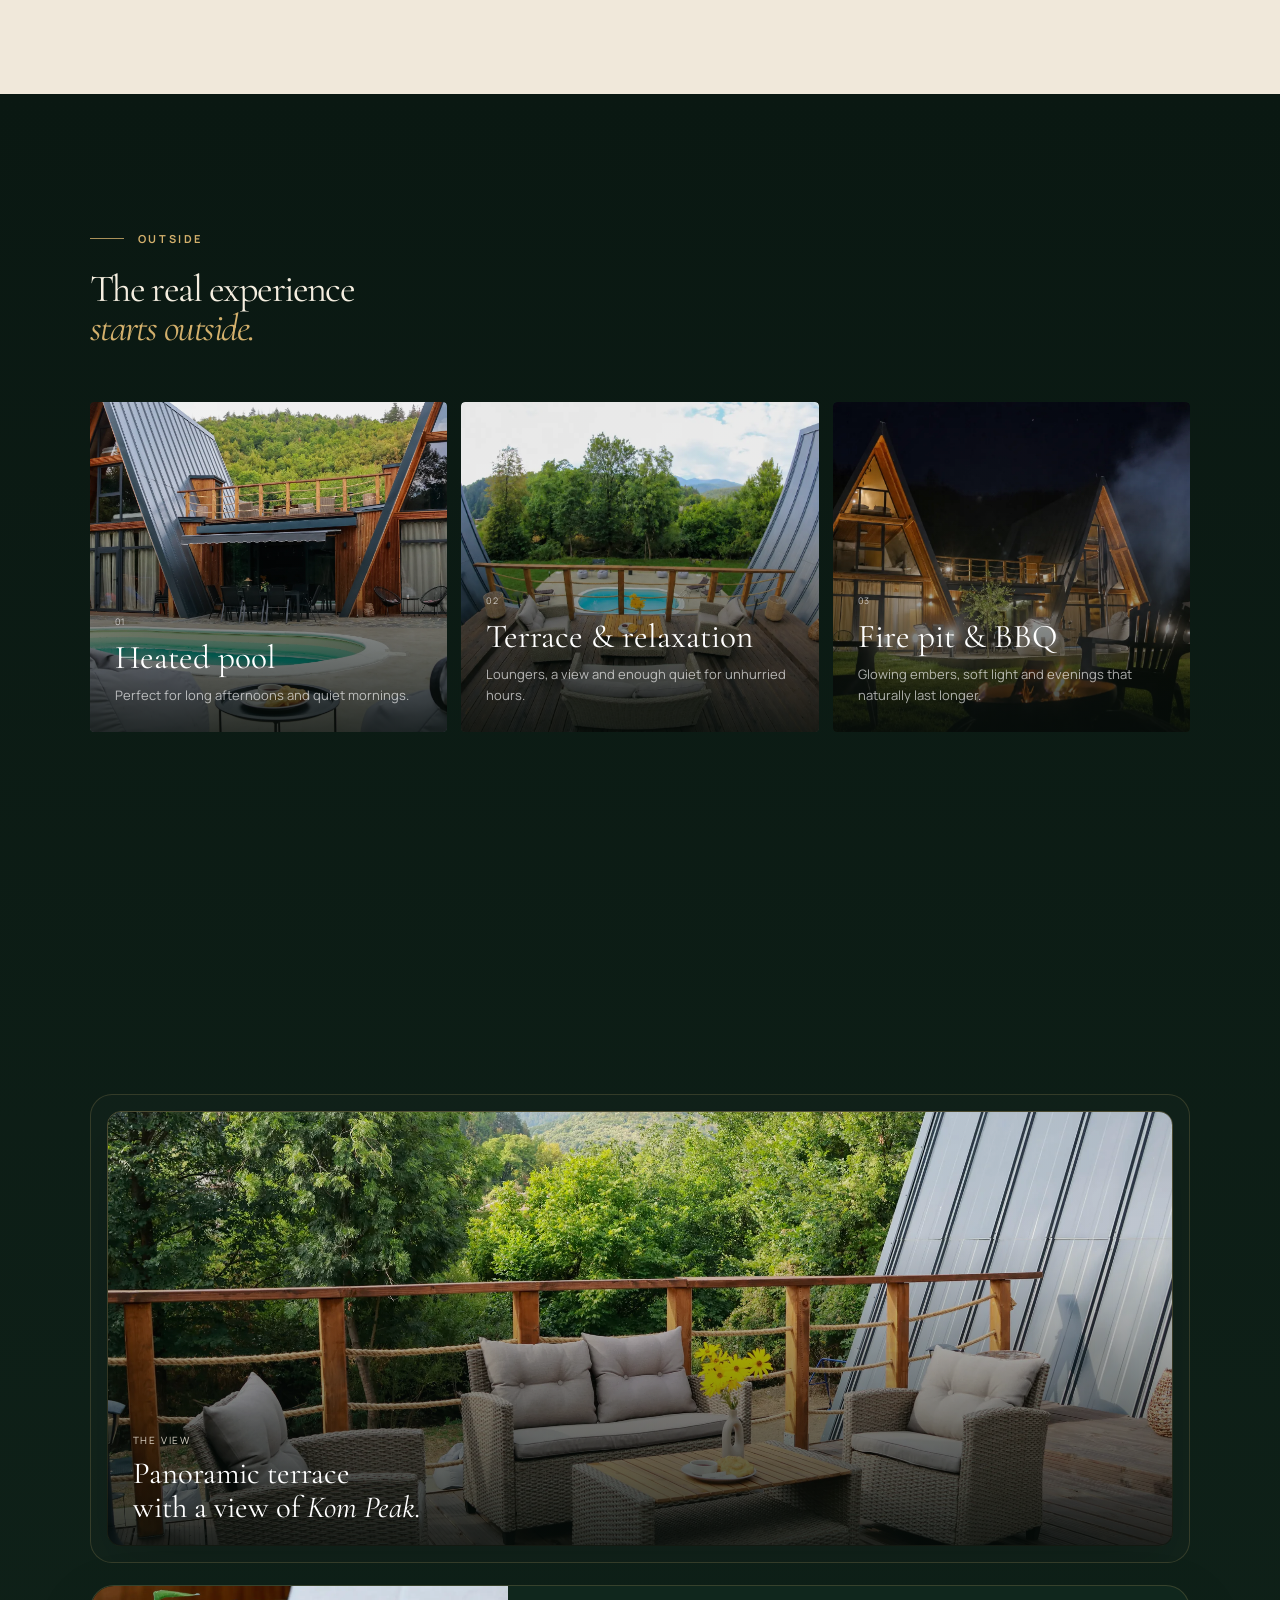
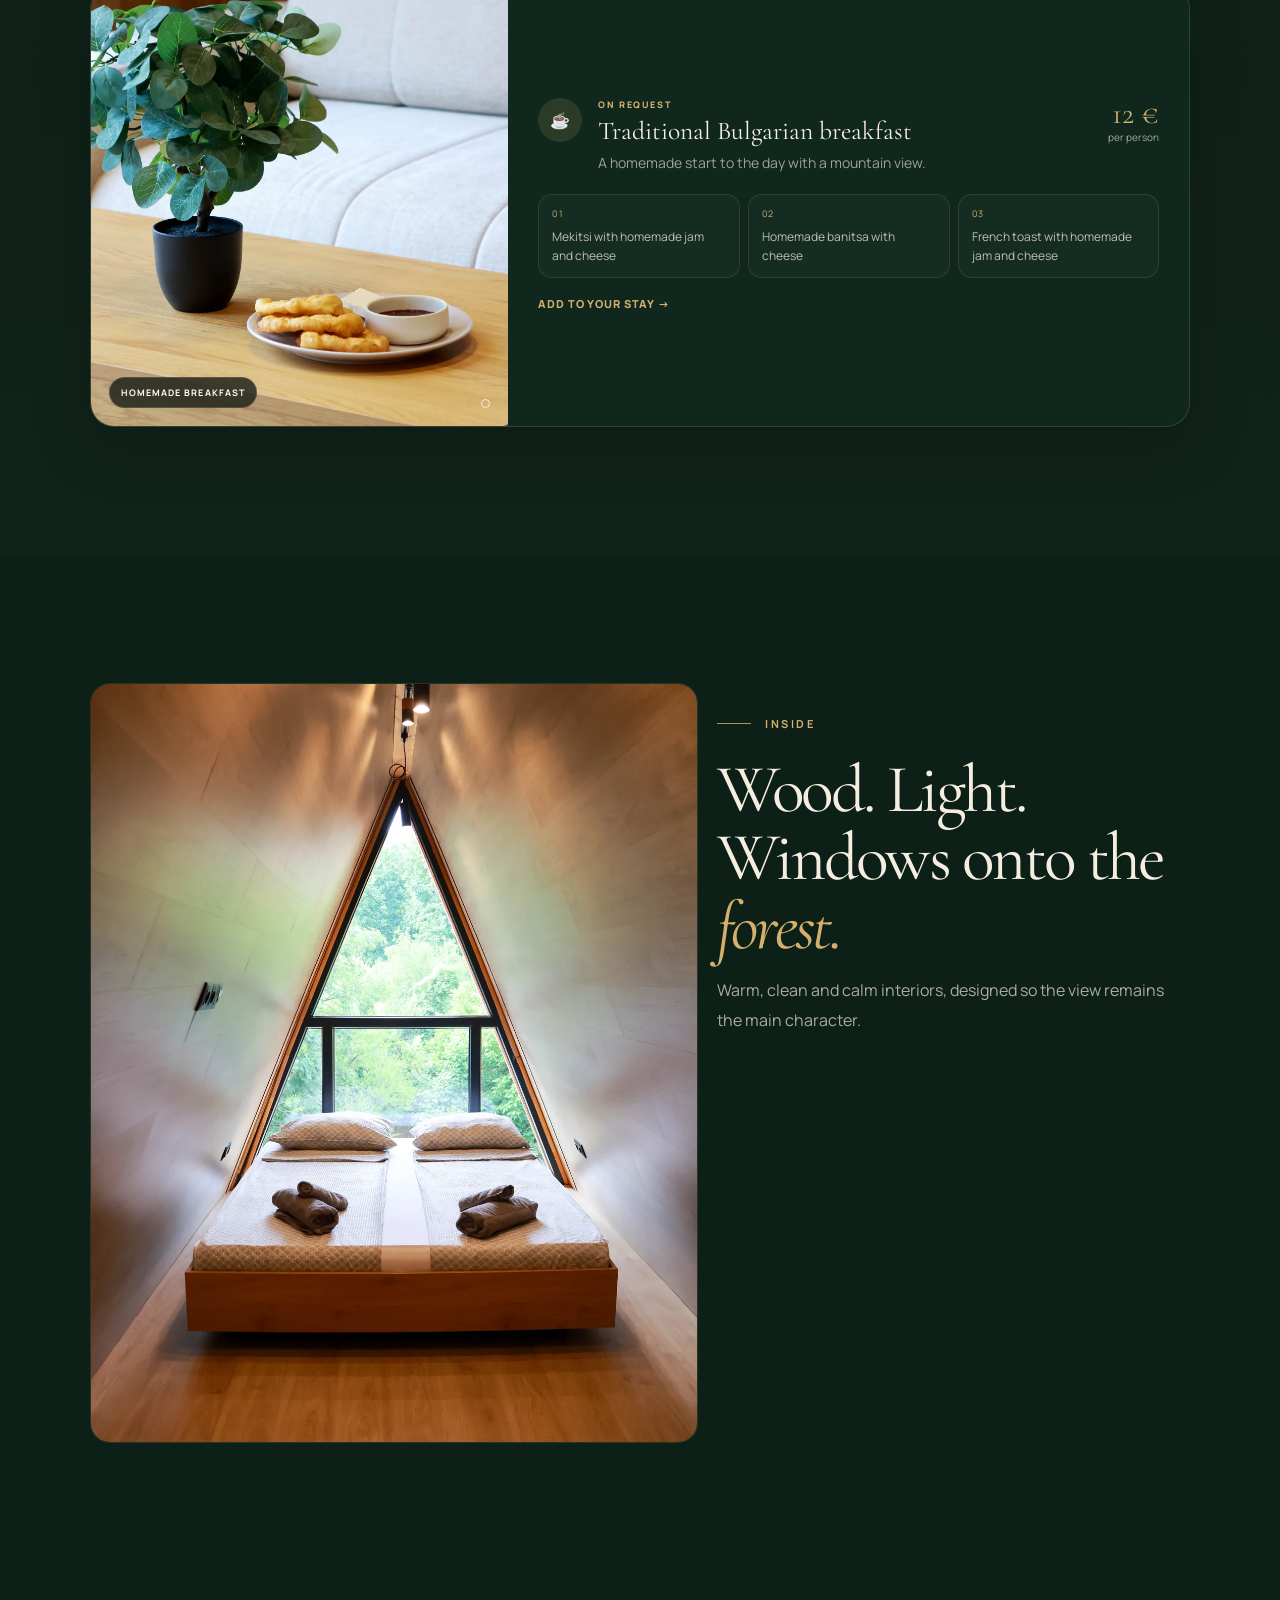
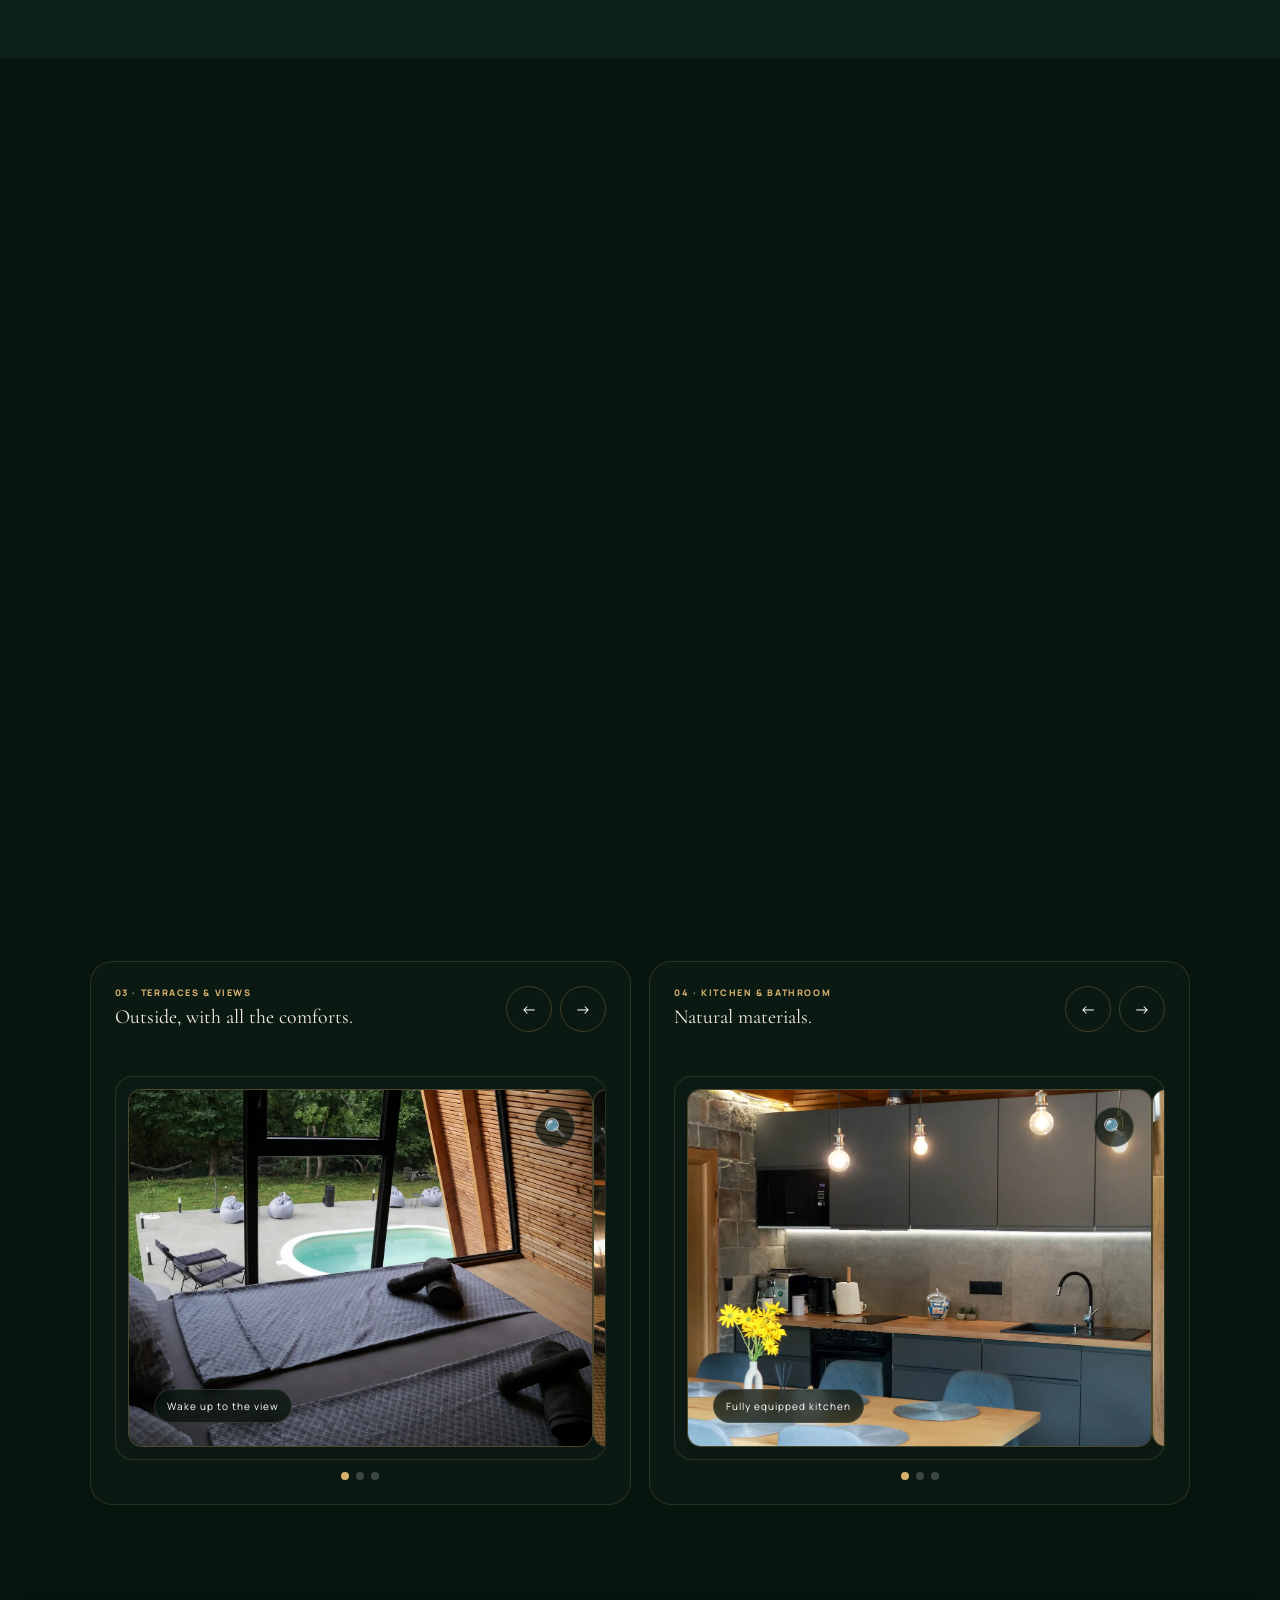
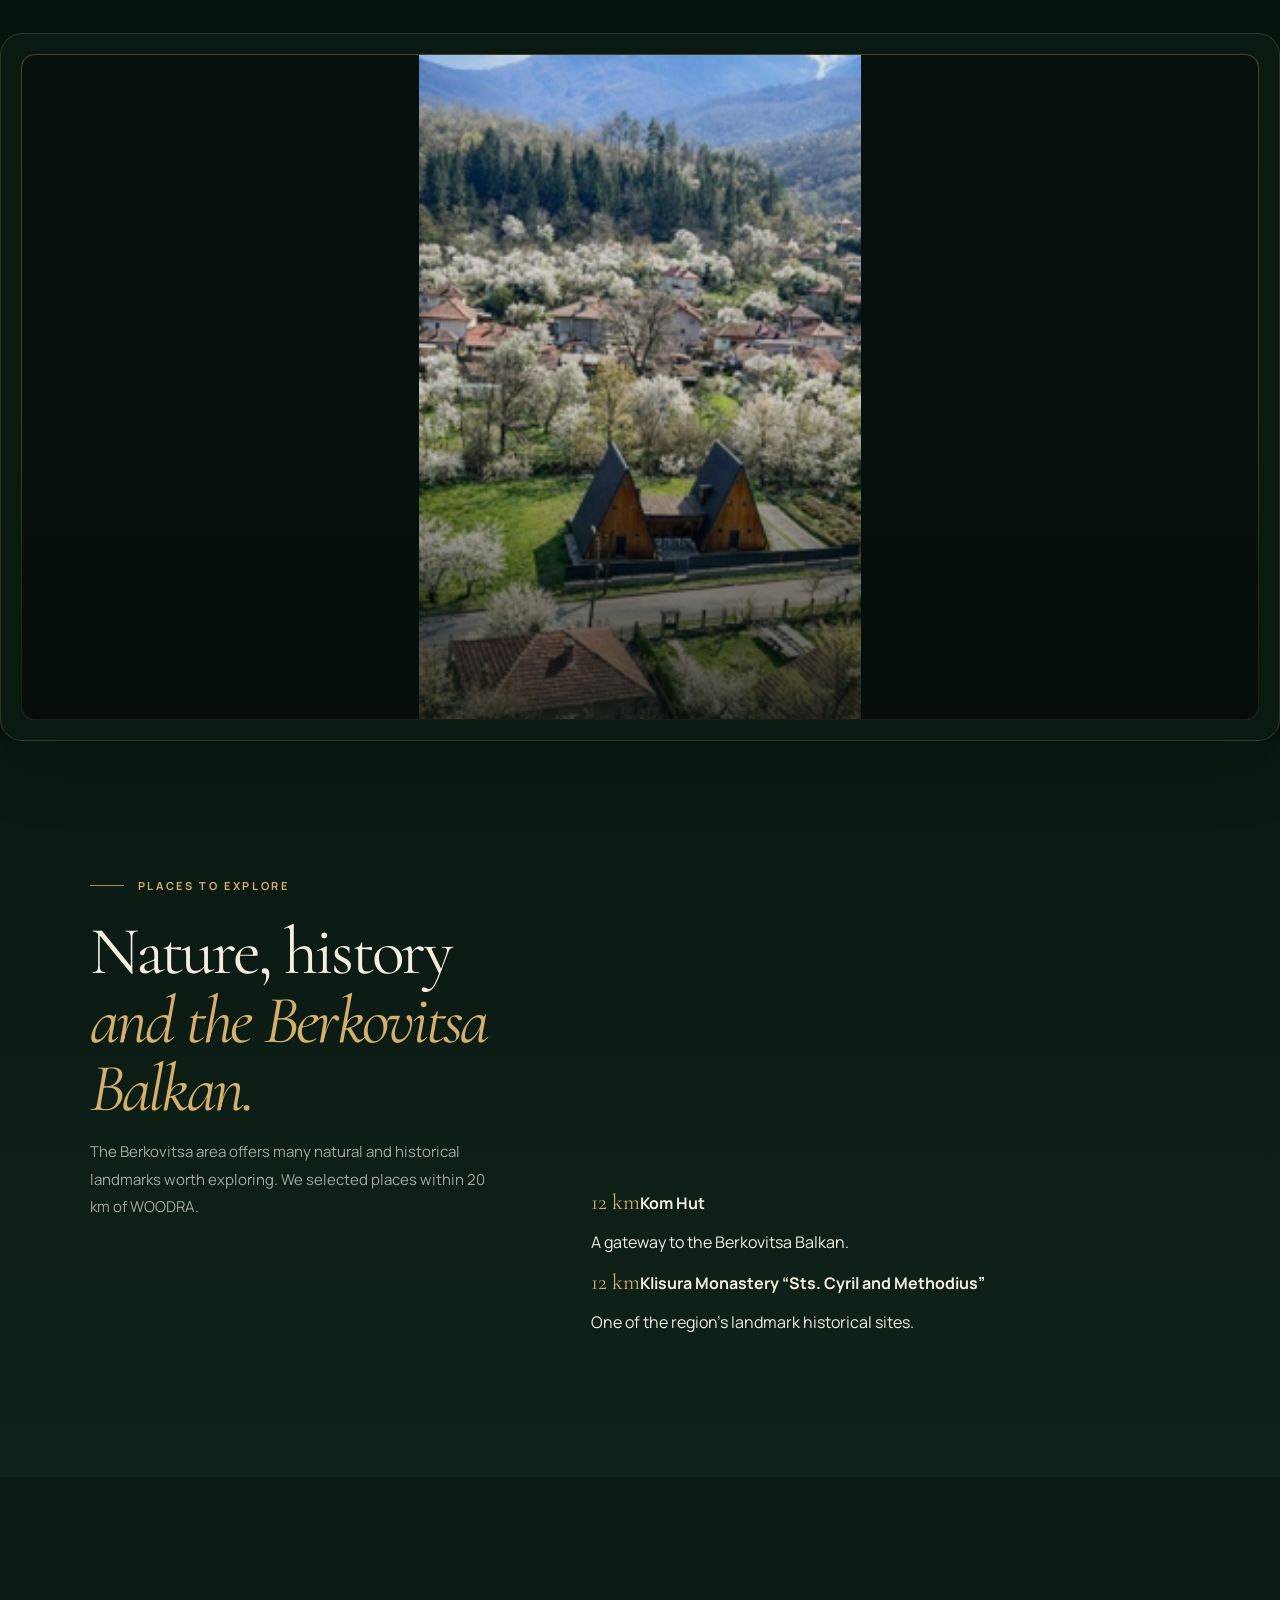
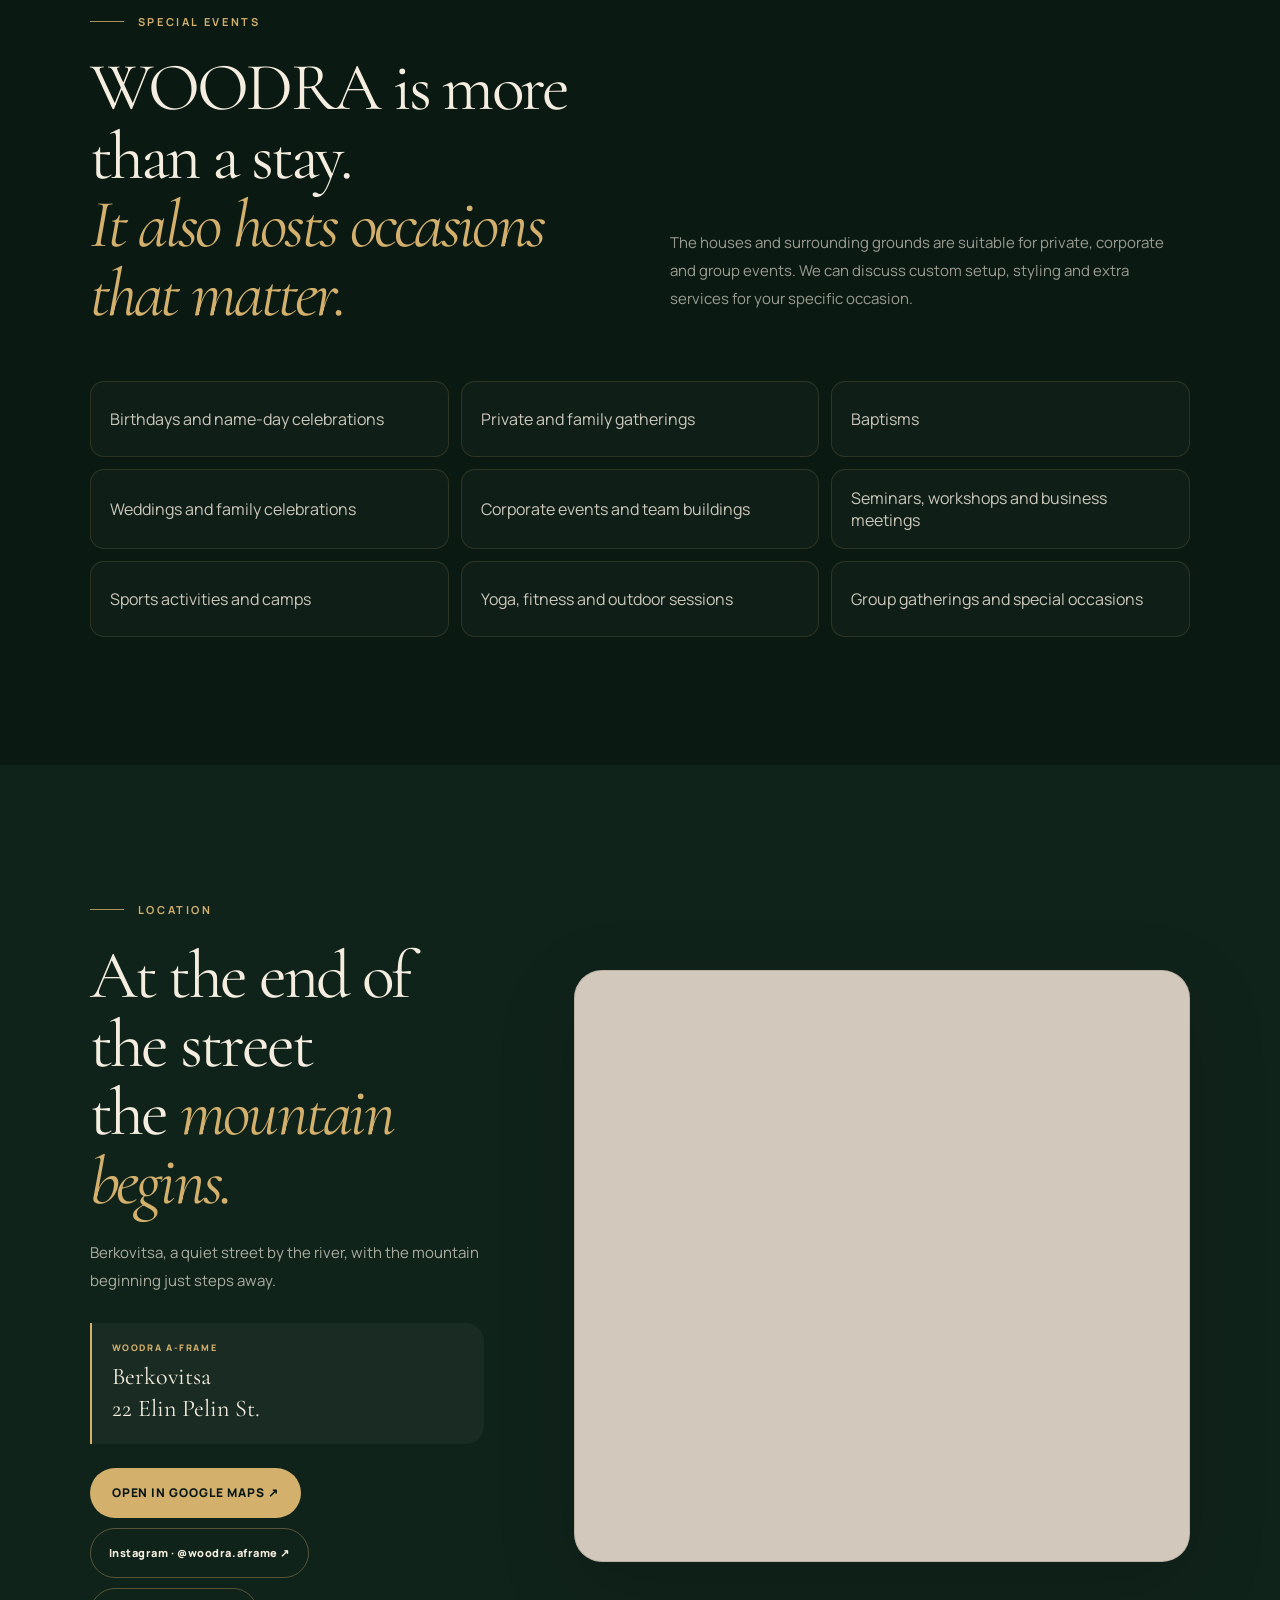
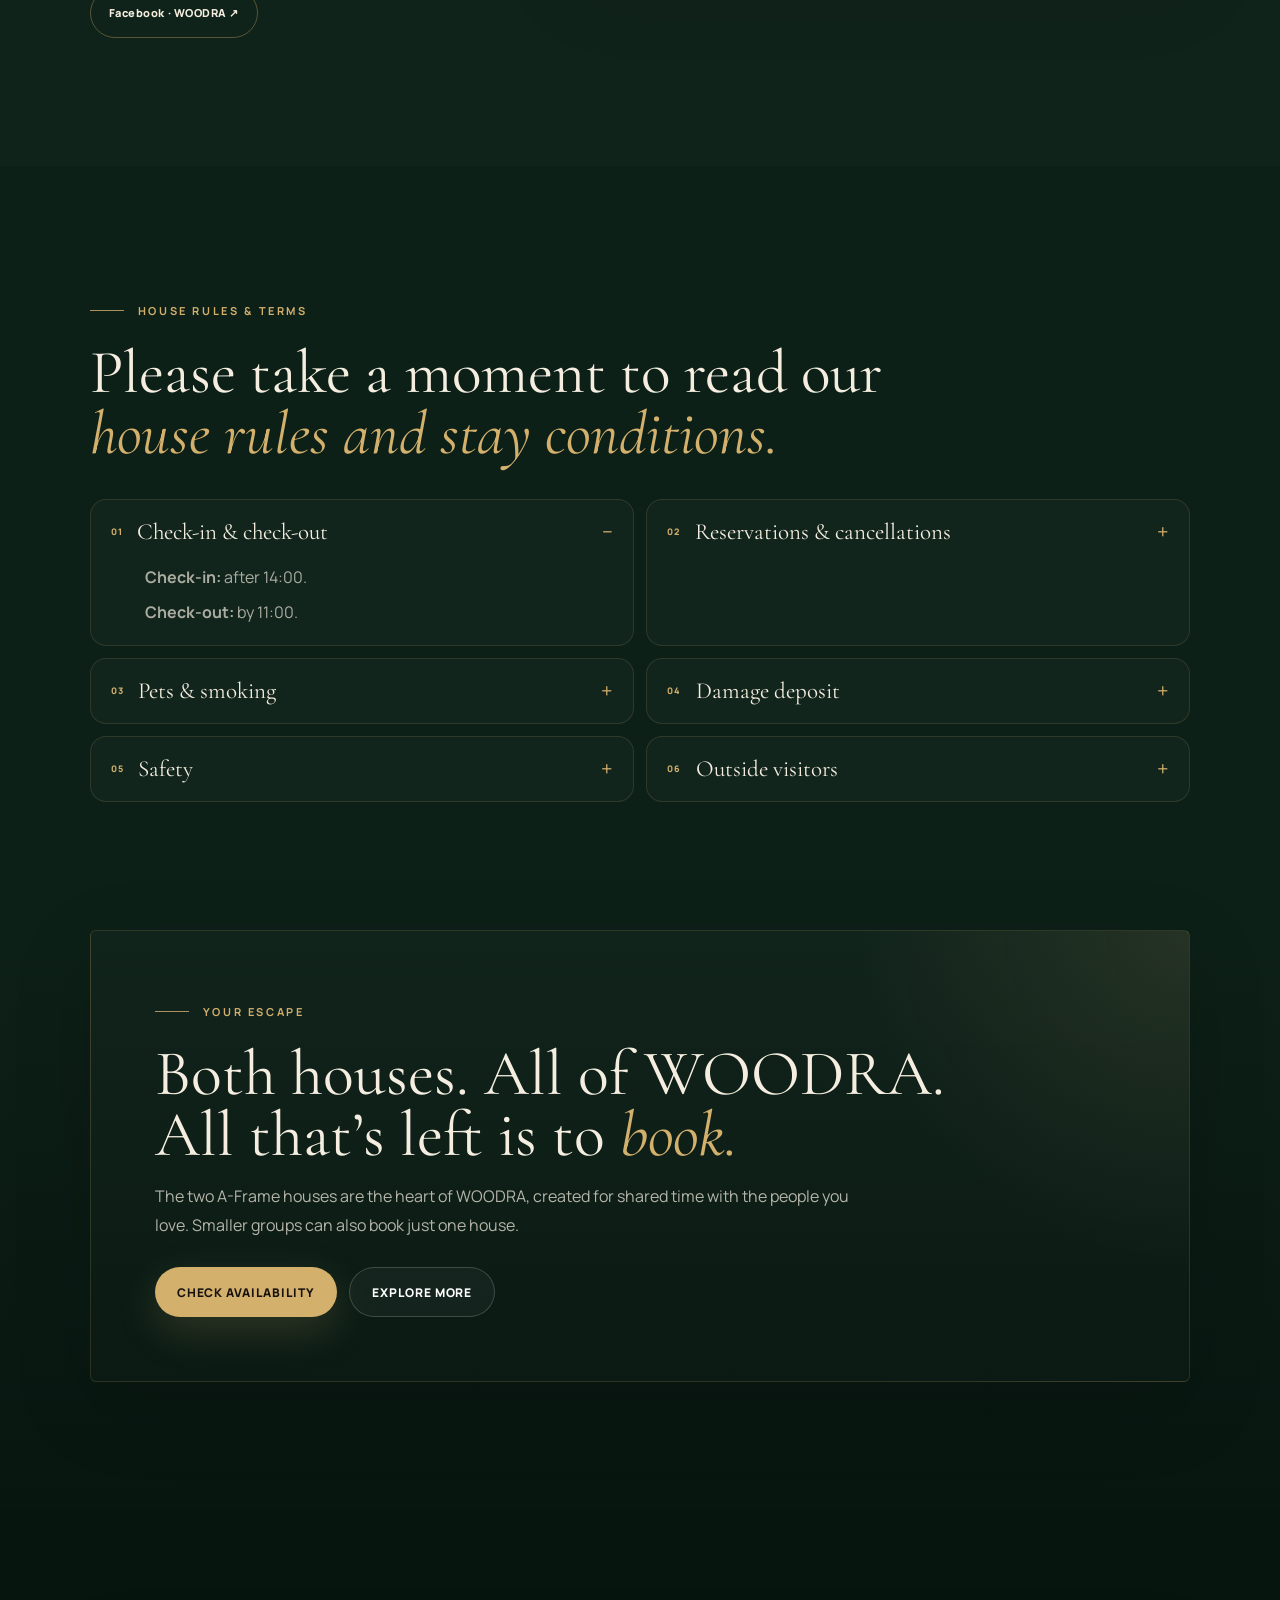
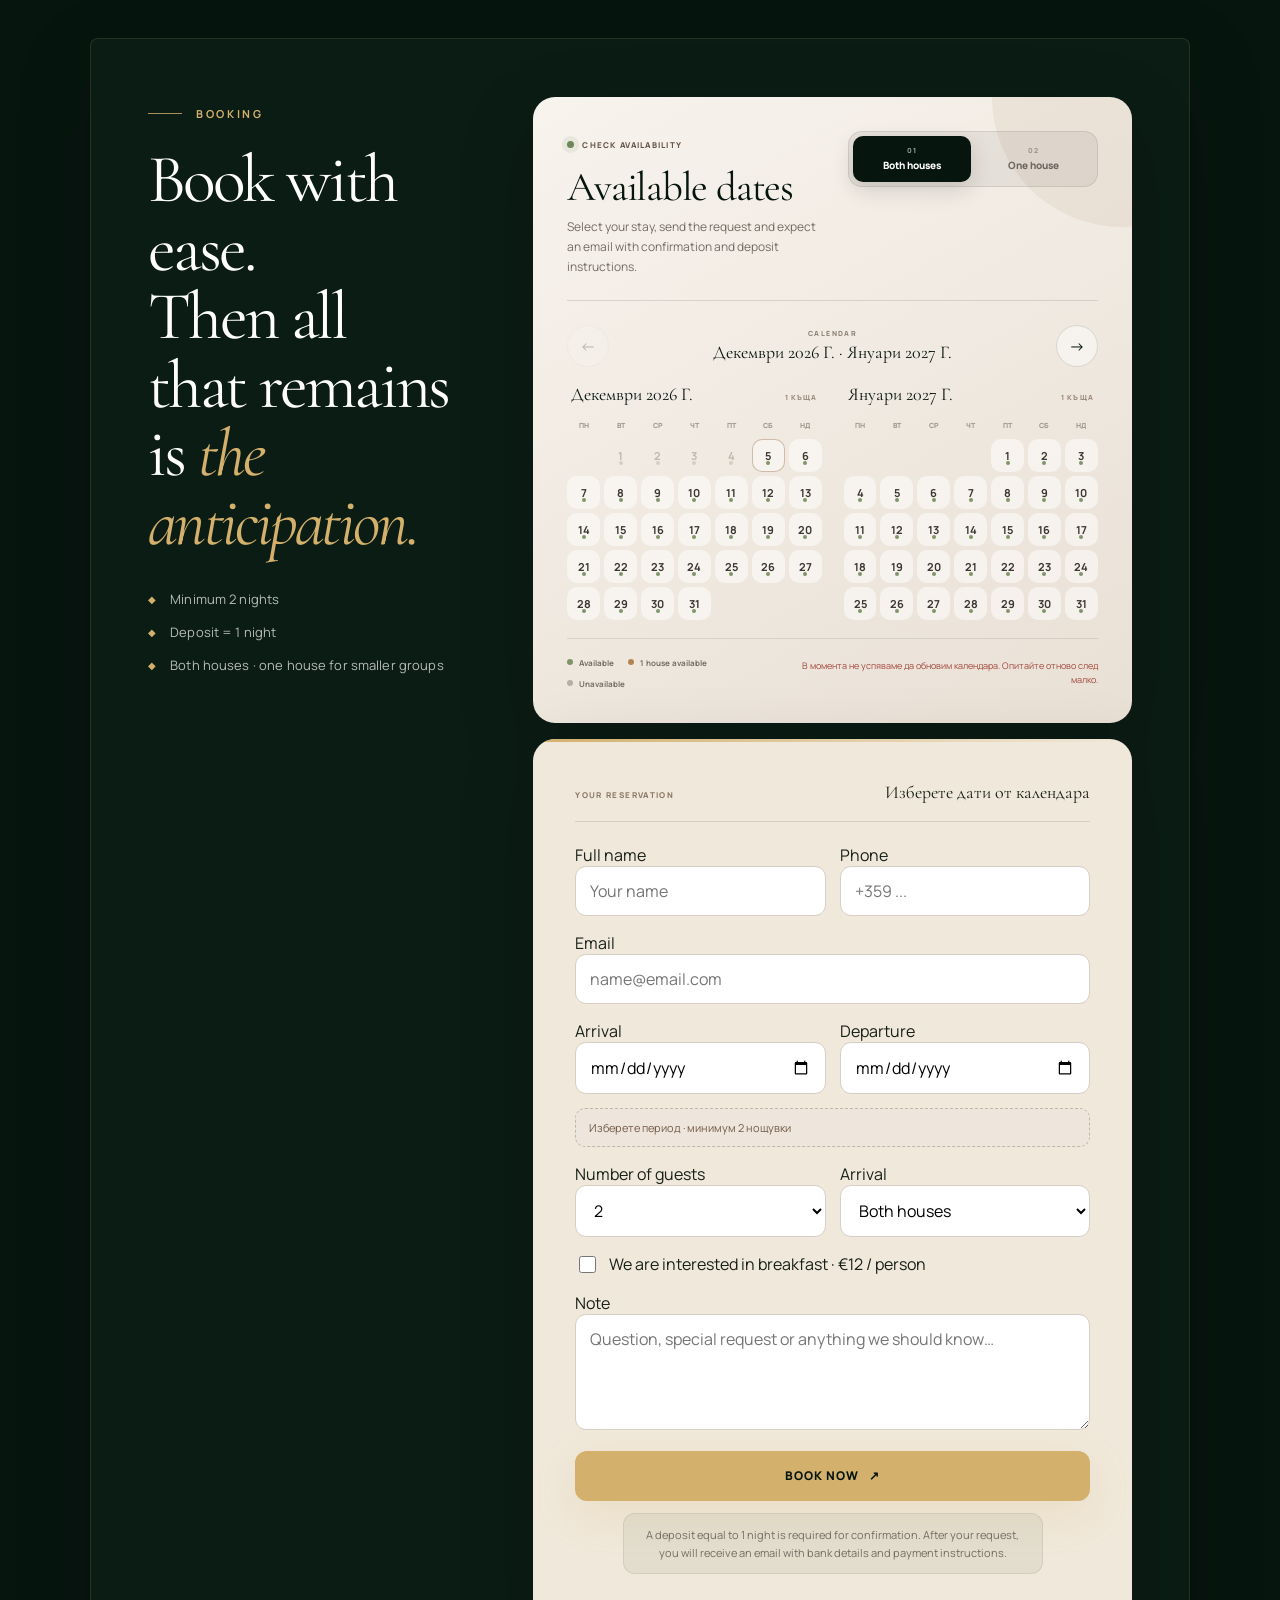
==== commit 8ecf1b54: "Add files via upload" ====
--- a/en.html
+++ b/en.html
@@ -13,9 +13,27 @@
 <link href="https://fonts.googleapis.com" rel="preconnect"/>
 <link crossorigin="" href="https://fonts.gstatic.com" rel="preconnect"/>
 <link href="https://fonts.googleapis.com/css2?family=Cormorant+Garamond:ital,wght@0,400;0,500;0,600;1,400;1,500&amp;family=Manrope:wght@400;500;600;700&amp;display=swap" rel="stylesheet"/>
-<link href="styles.css" rel="stylesheet"/>
-<script defer="" src="config.js"></script>
-<script defer="" src="script.js"></script>
+<link href="styles.css?v=20260903-hero3" rel="stylesheet"/>
+<style id="woodra-mobile-hero-v4">
+/* WOODRA MOBILE HERO V4 — intentionally inline to bypass stale CSS caches. */
+@media (max-width:900px){
+  .hero{min-height:0!important;height:auto!important;overflow:hidden!important;background:#07150f!important}
+  .hero-slideshow{position:relative!important;inset:auto!important;width:calc(100% - 24px)!important;height:clamp(300px,92vw,430px)!important;margin:82px 12px 0!important;overflow:hidden!important;border:1px solid rgba(211,176,108,.52)!important;border-radius:15px!important;box-shadow:0 18px 44px rgba(0,0,0,.3),0 0 0 4px rgba(211,176,108,.045)!important;background:#050e0a!important}
+  .hero-slide img{width:100%!important;height:100%!important;padding:0!important;object-fit:contain!important;object-position:center!important;transform:none!important;background:#050e0a!important}
+  .hero-shade,.hero-glow{display:none!important}
+  .hero-slide-dots{top:calc(82px + clamp(300px,92vw,430px) - 24px)!important;bottom:auto!important;left:50%!important;transform:translate(-50%,-100%)!important;padding:8px 10px!important;border-radius:999px!important;background:rgba(5,14,10,.64)!important;backdrop-filter:blur(8px)}
+  .hero-copy{padding:20px 18px 24px!important;max-width:none!important;background:#07150f!important}
+  .hero .eyebrow{margin:0 0 8px!important;font-size:8px!important;line-height:1.4!important}
+  .hero h1{max-width:360px!important;margin:5px 0 12px!important;font-size:clamp(34px,9.6vw,43px)!important;line-height:.94!important}
+  .hero h1 em{margin-top:4px!important}
+  .hero-lead{max-width:370px!important;margin:0 0 16px!important;font-size:12px!important;line-height:1.55!important;color:rgba(255,255,255,.72)!important}
+  .hero-actions{max-width:360px!important;gap:8px!important}
+  .hero-actions .button{min-height:43px!important;padding:10px 8px!important;font-size:9px!important}
+  .hero-meta strong{font-size:21px!important}.hero-meta span{font-size:7px!important}
+}
+</style>
+<script defer="" src="config.js?v=20260903-hero3"></script>
+<script defer="" src="script.js?v=20260903-hero3"></script>
 
 </head>
 <body>
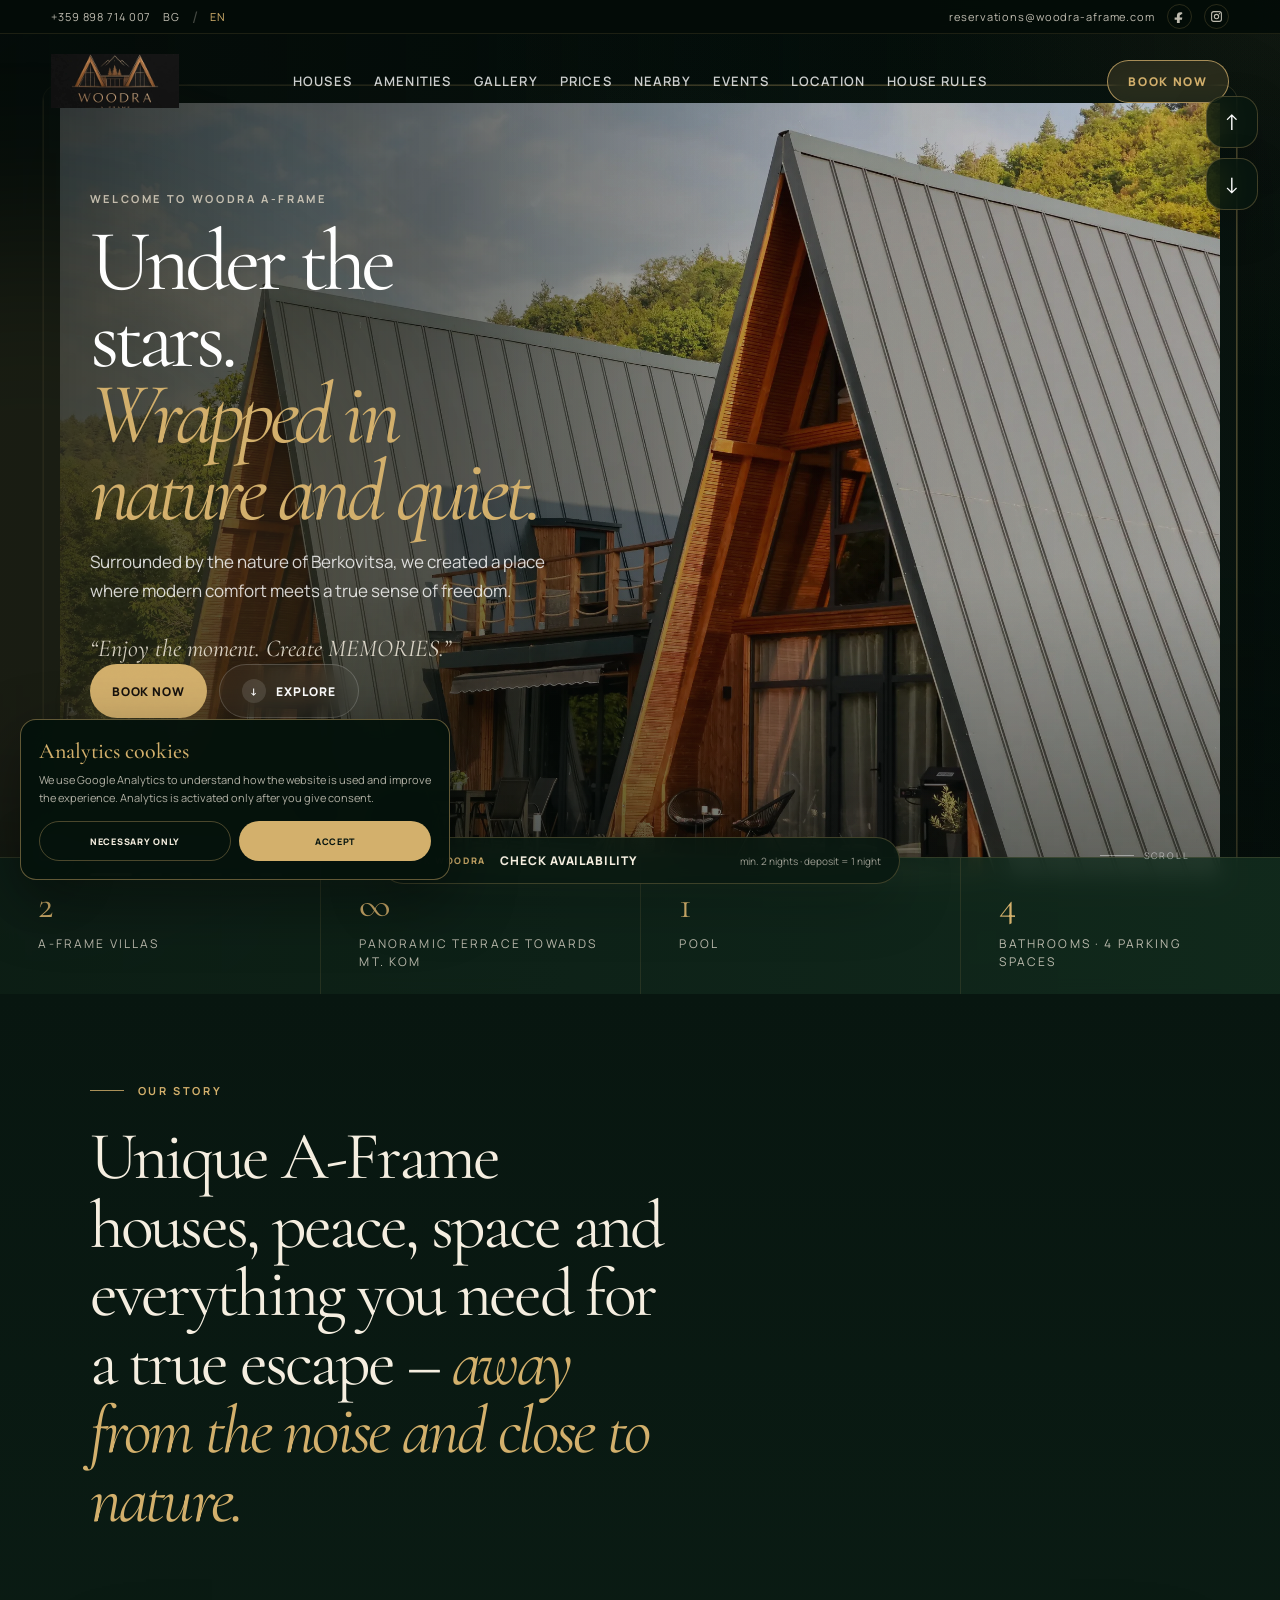
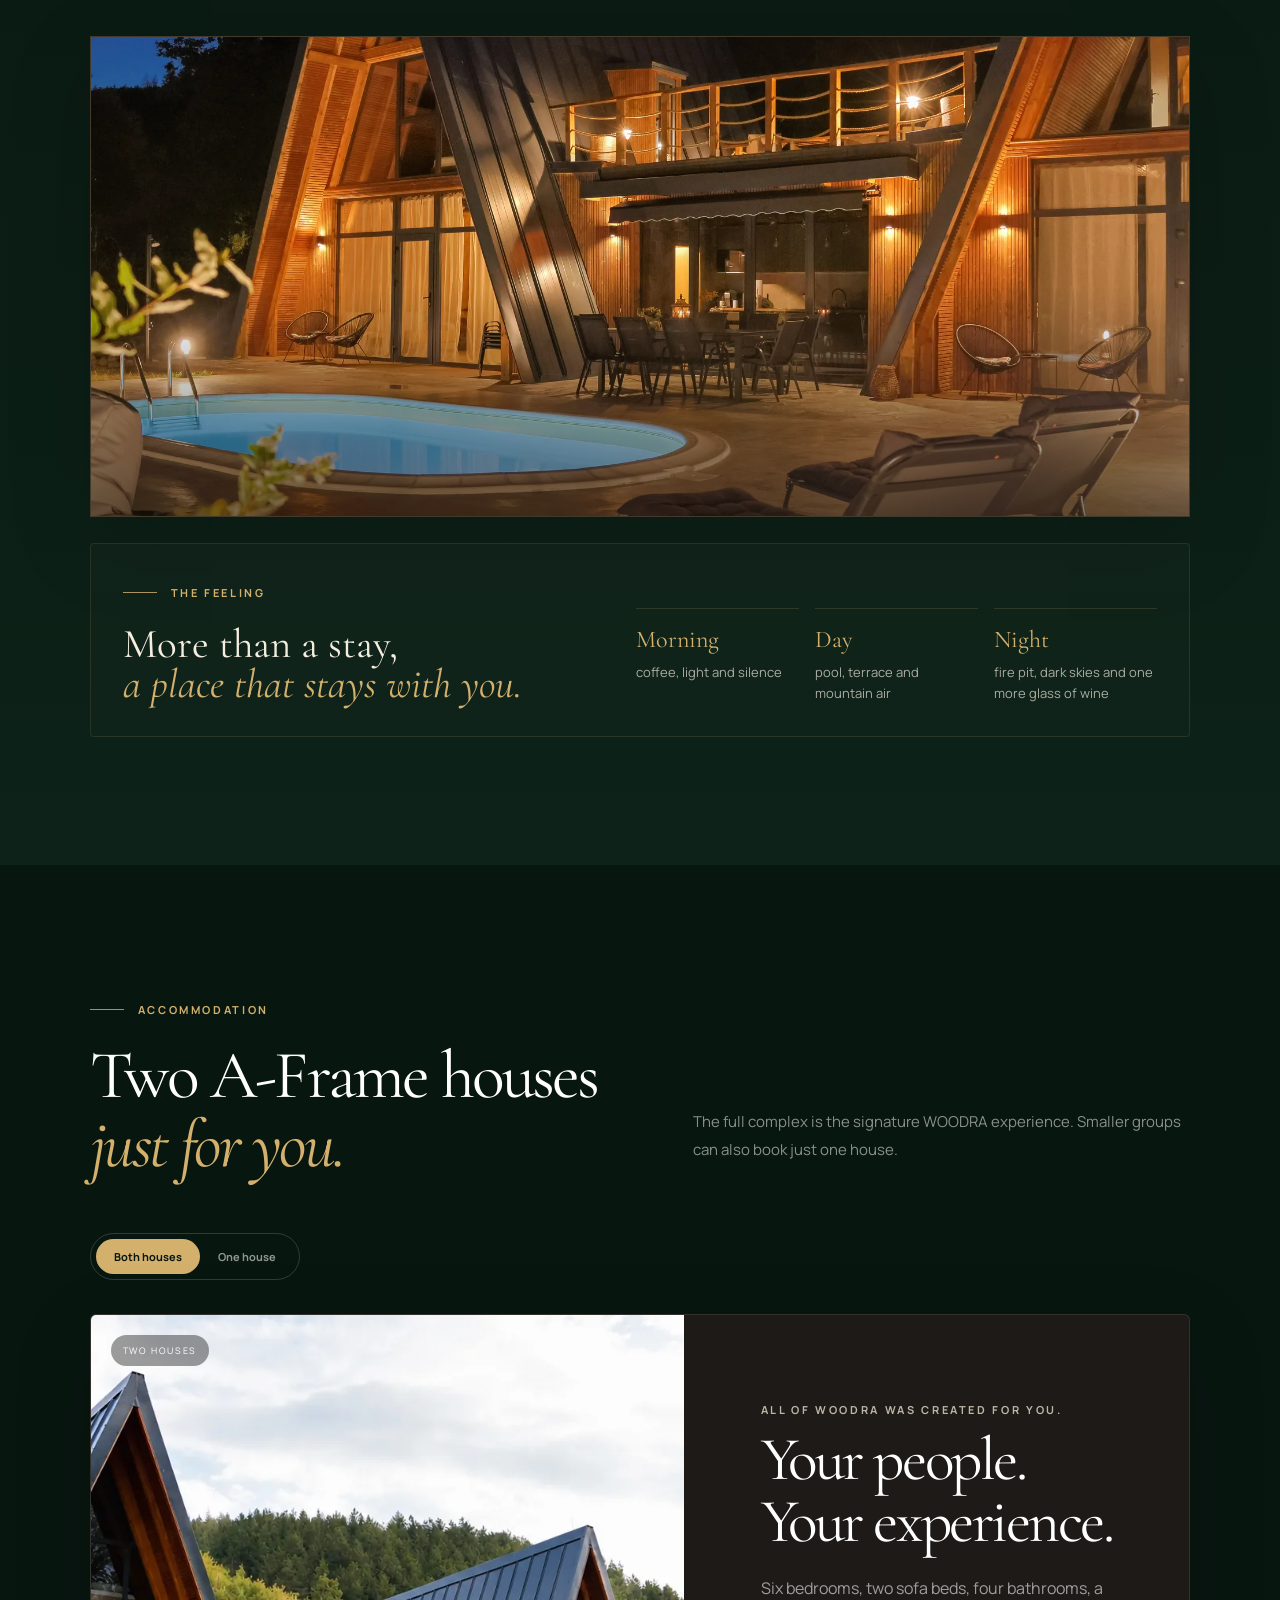
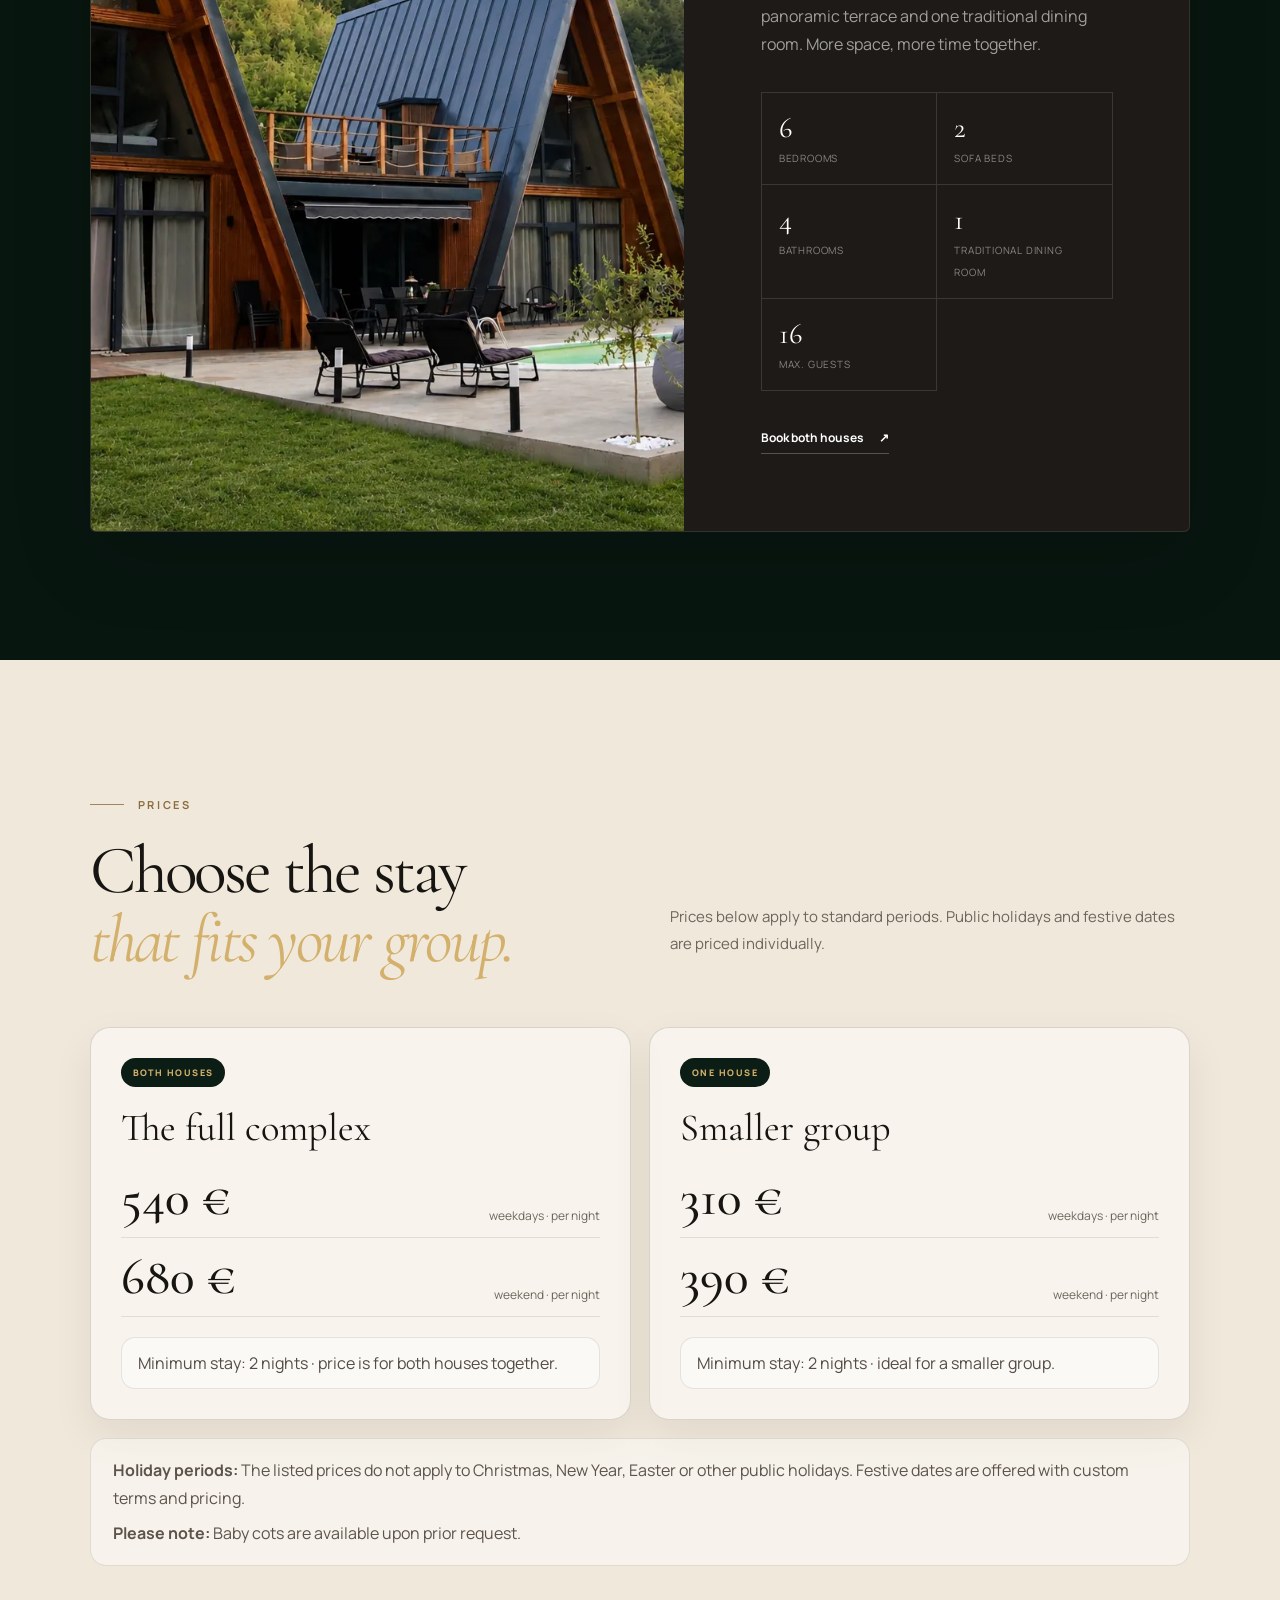
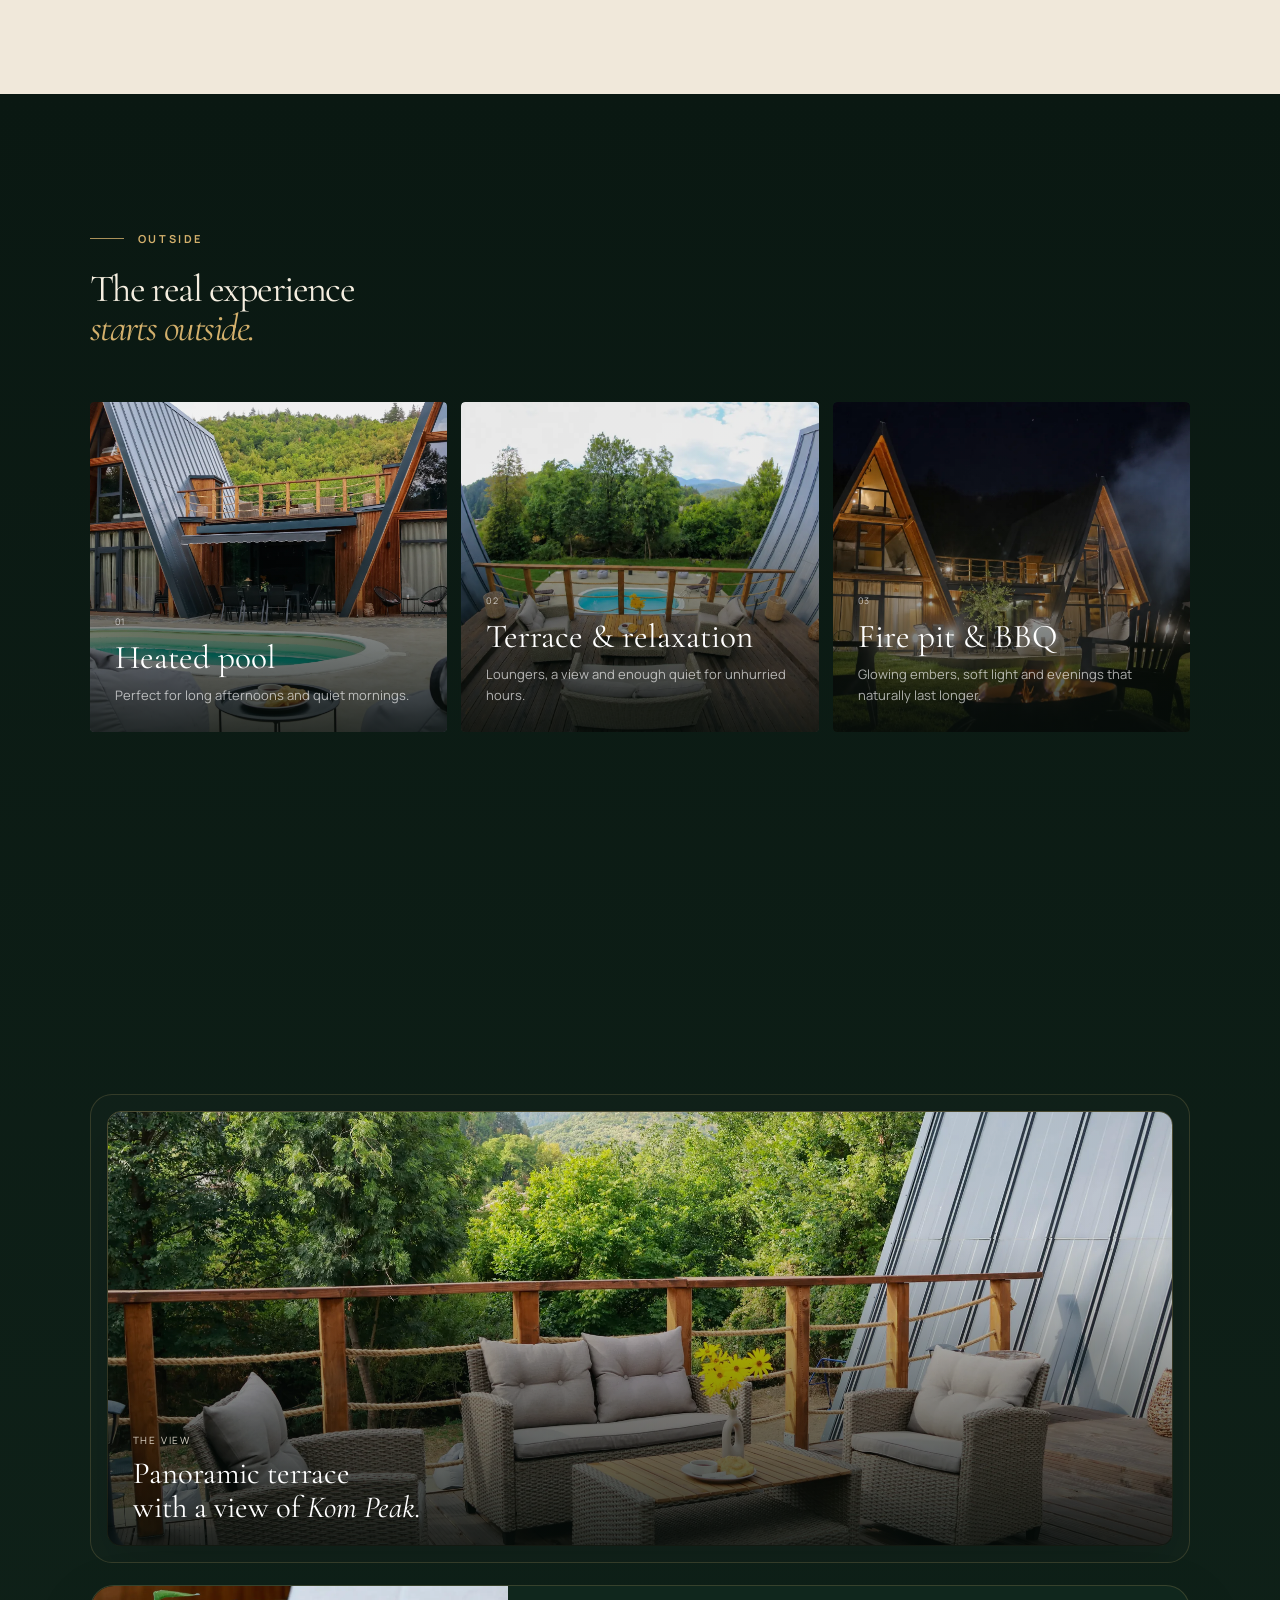
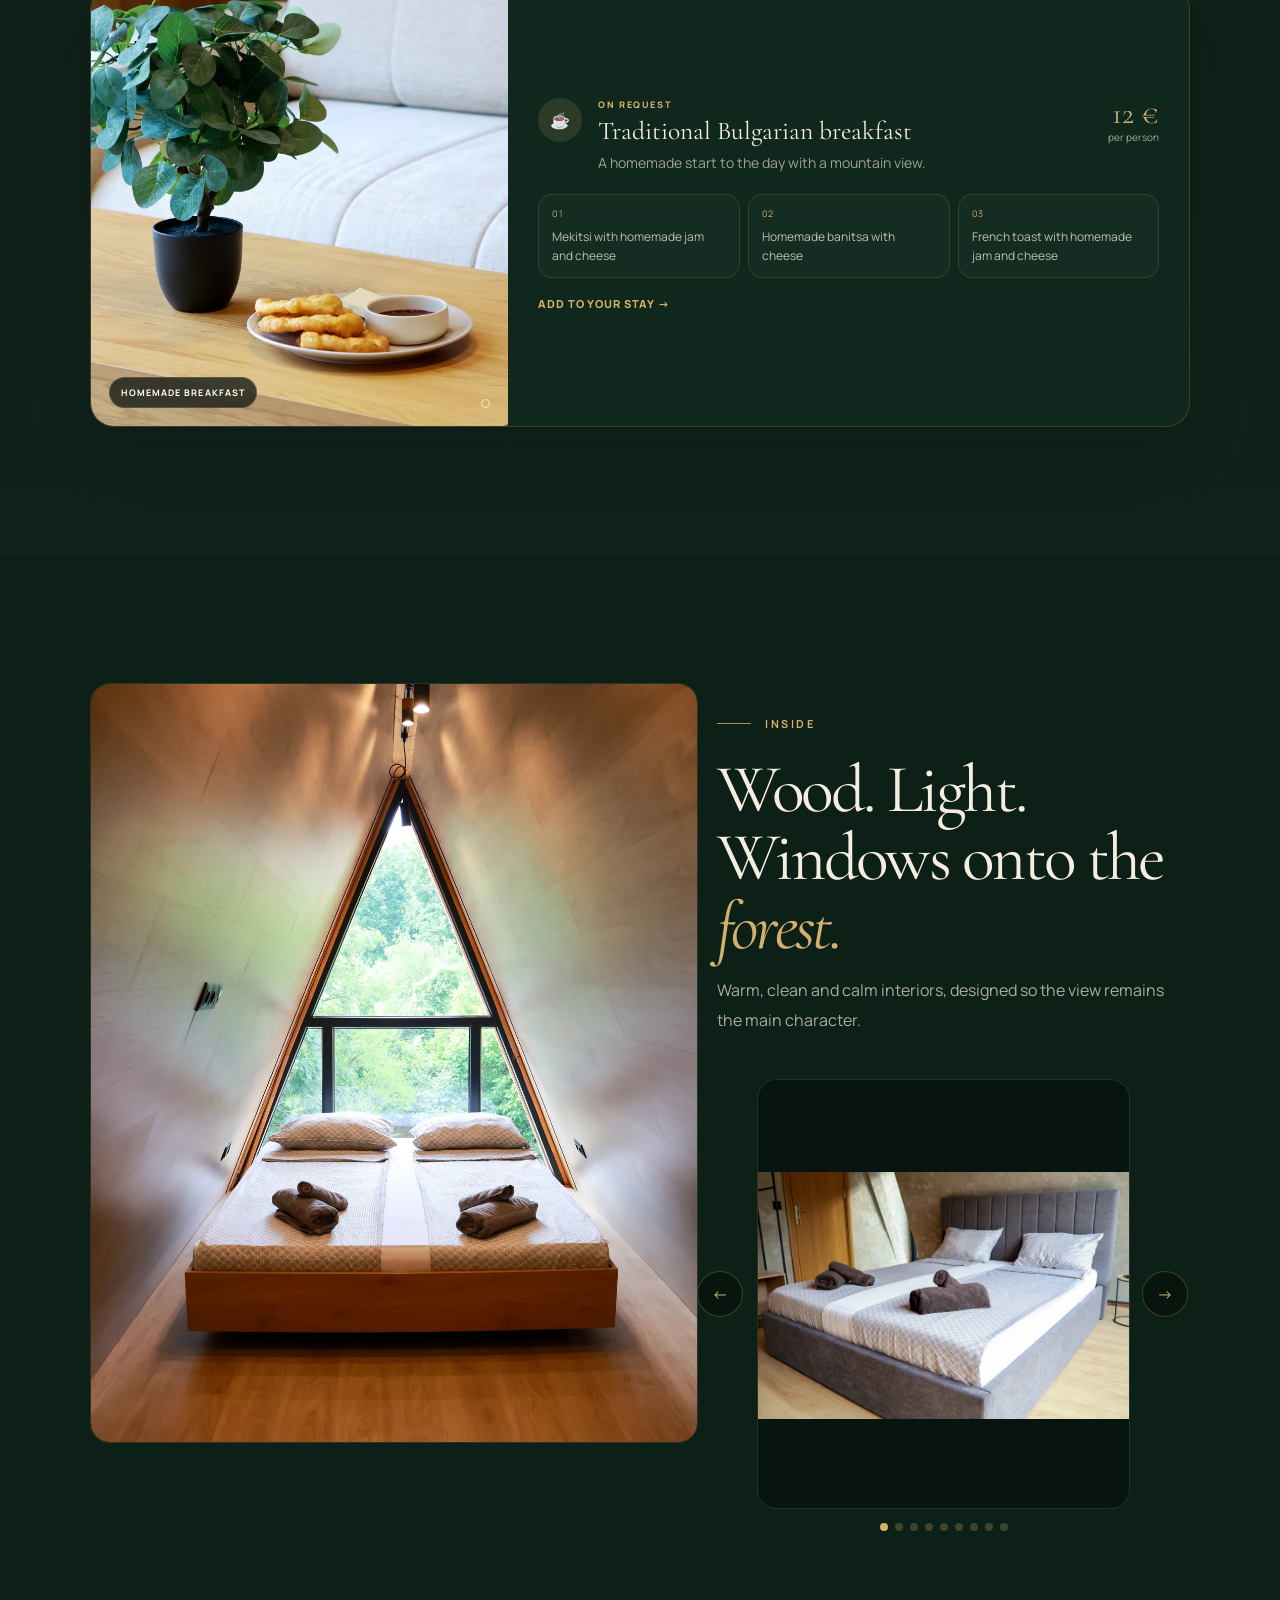
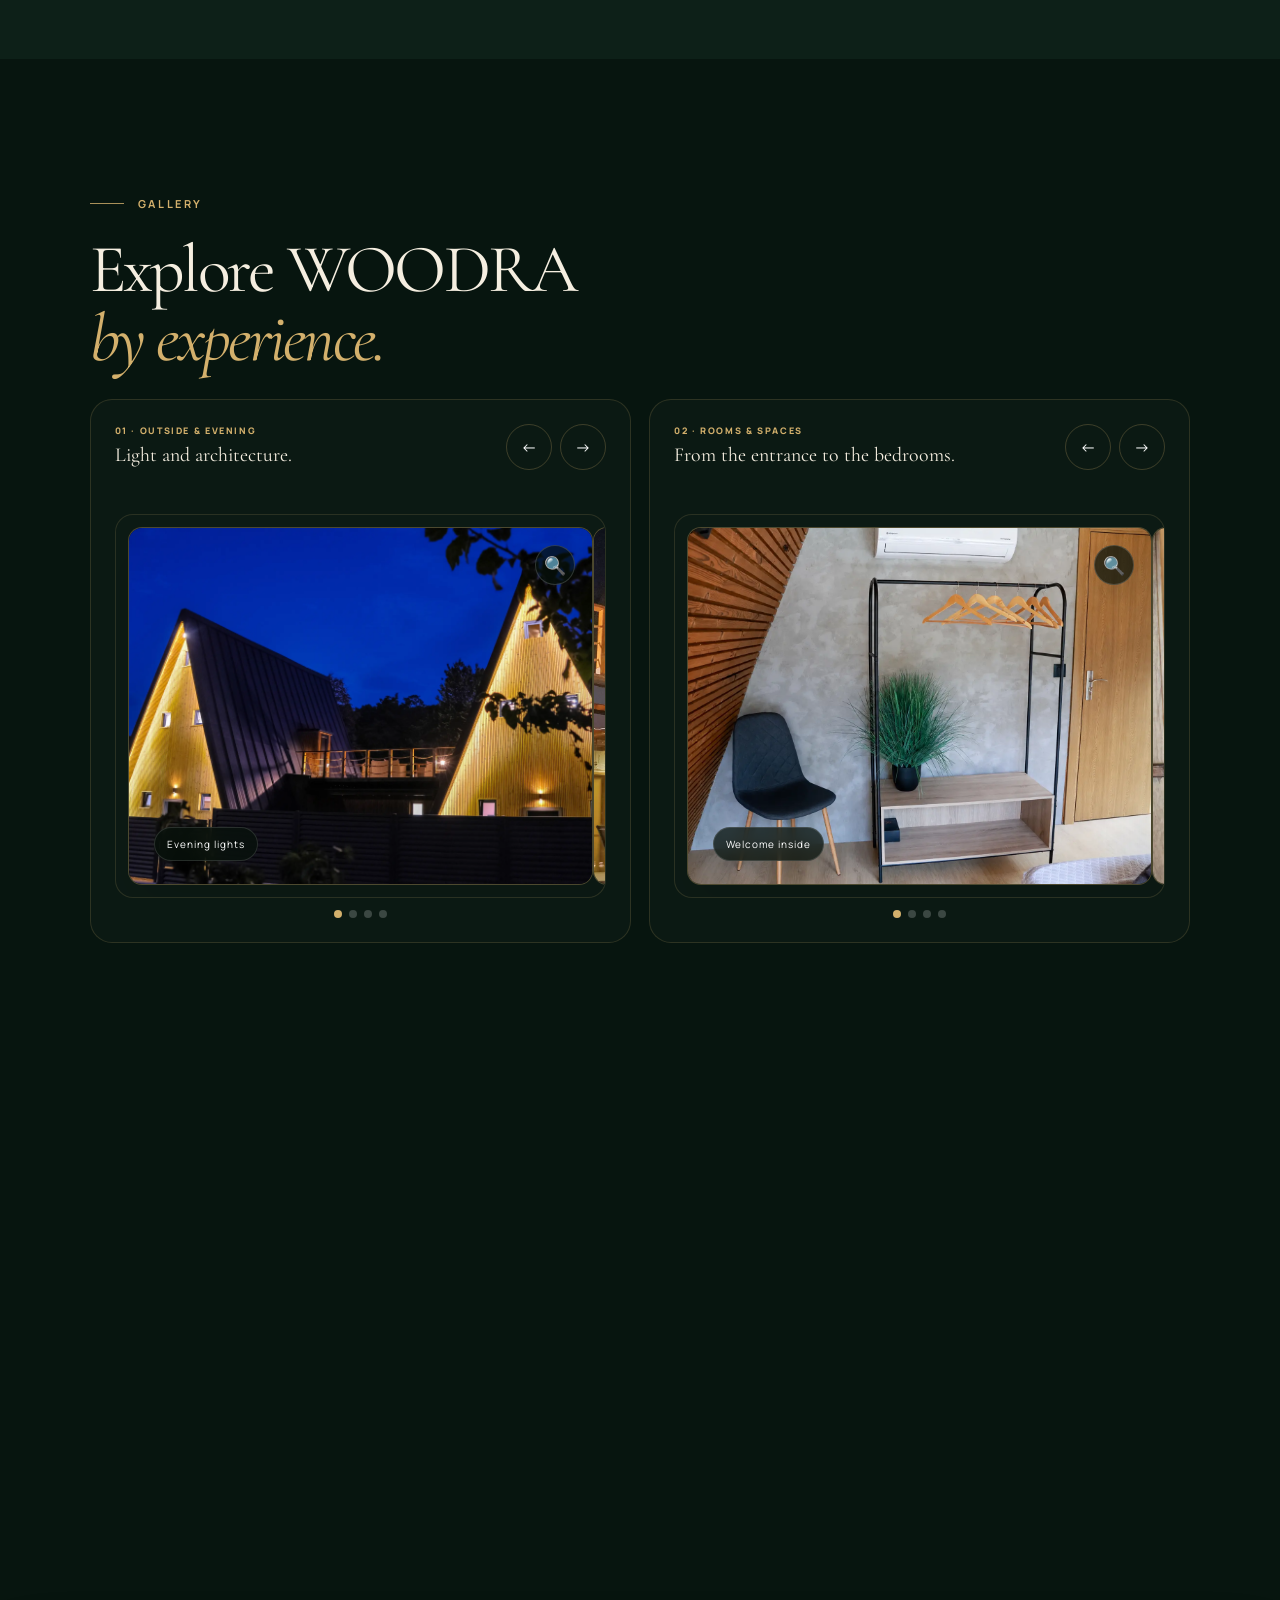
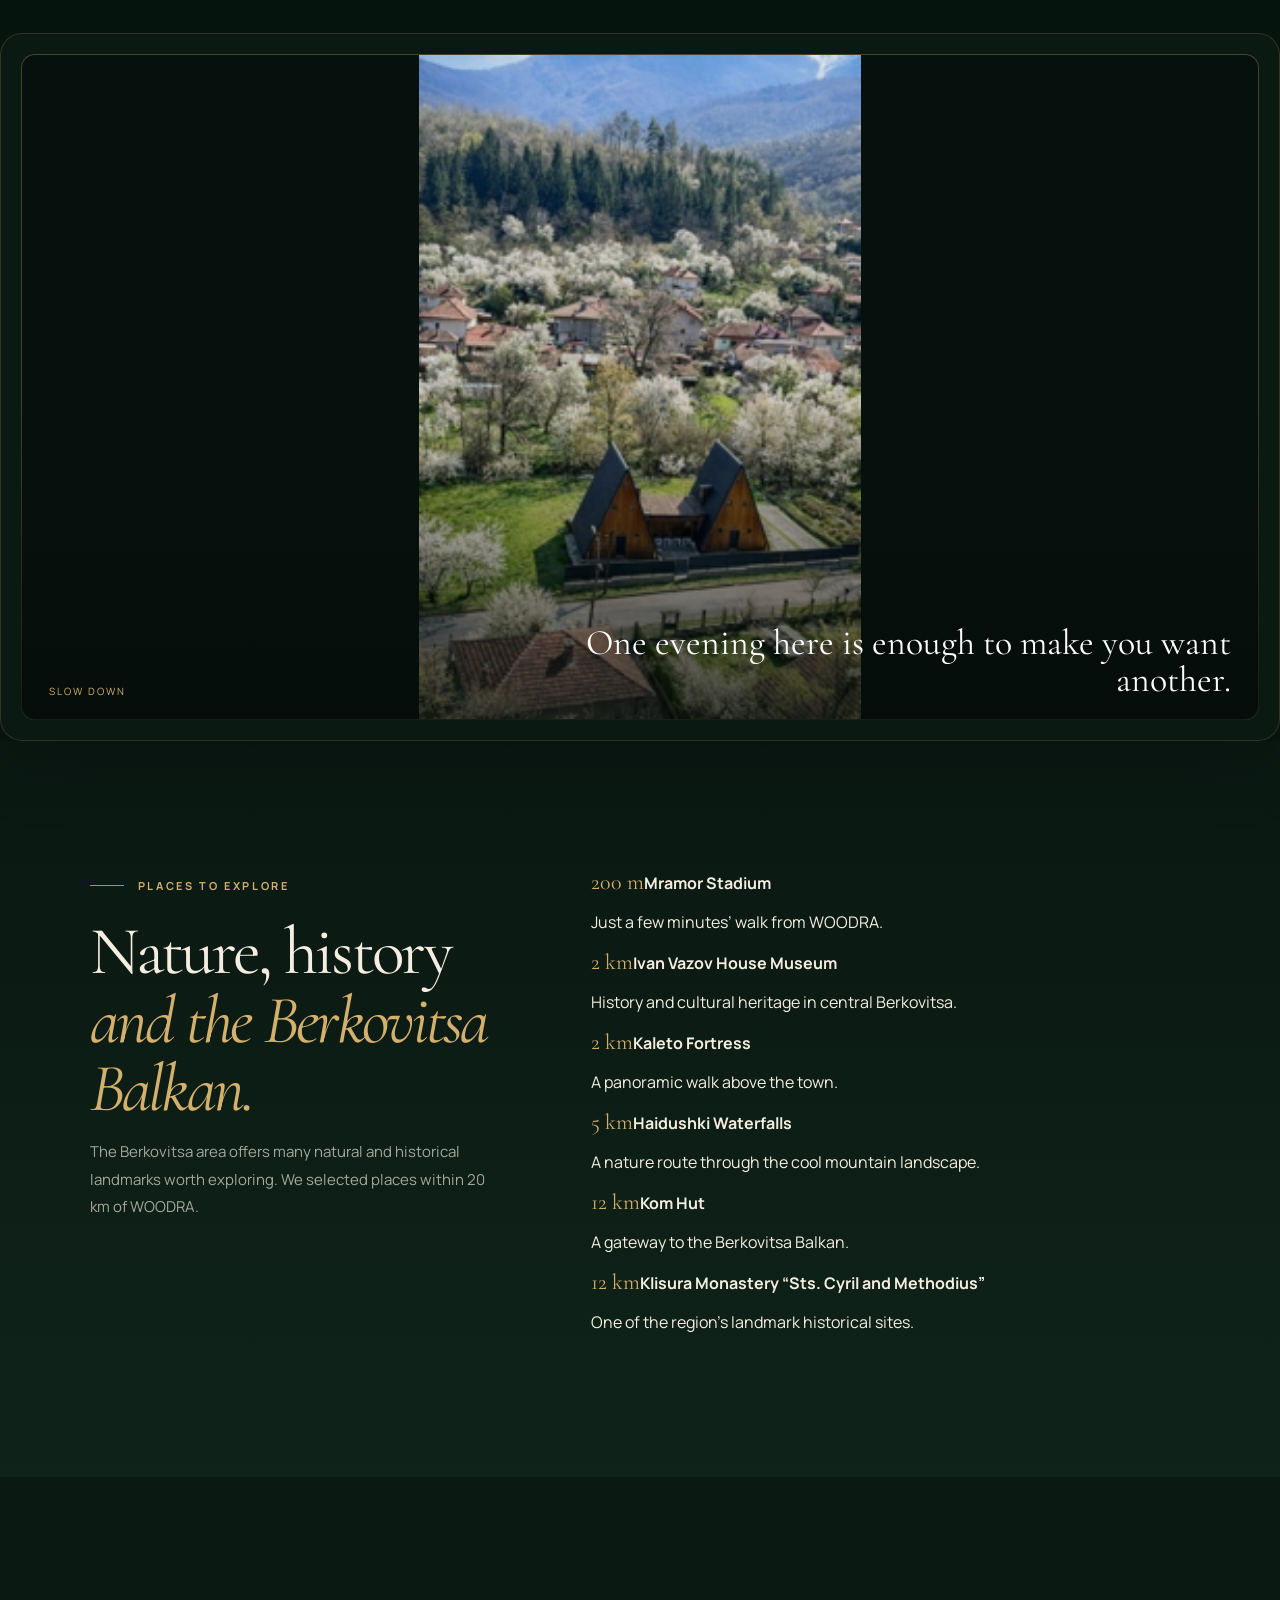
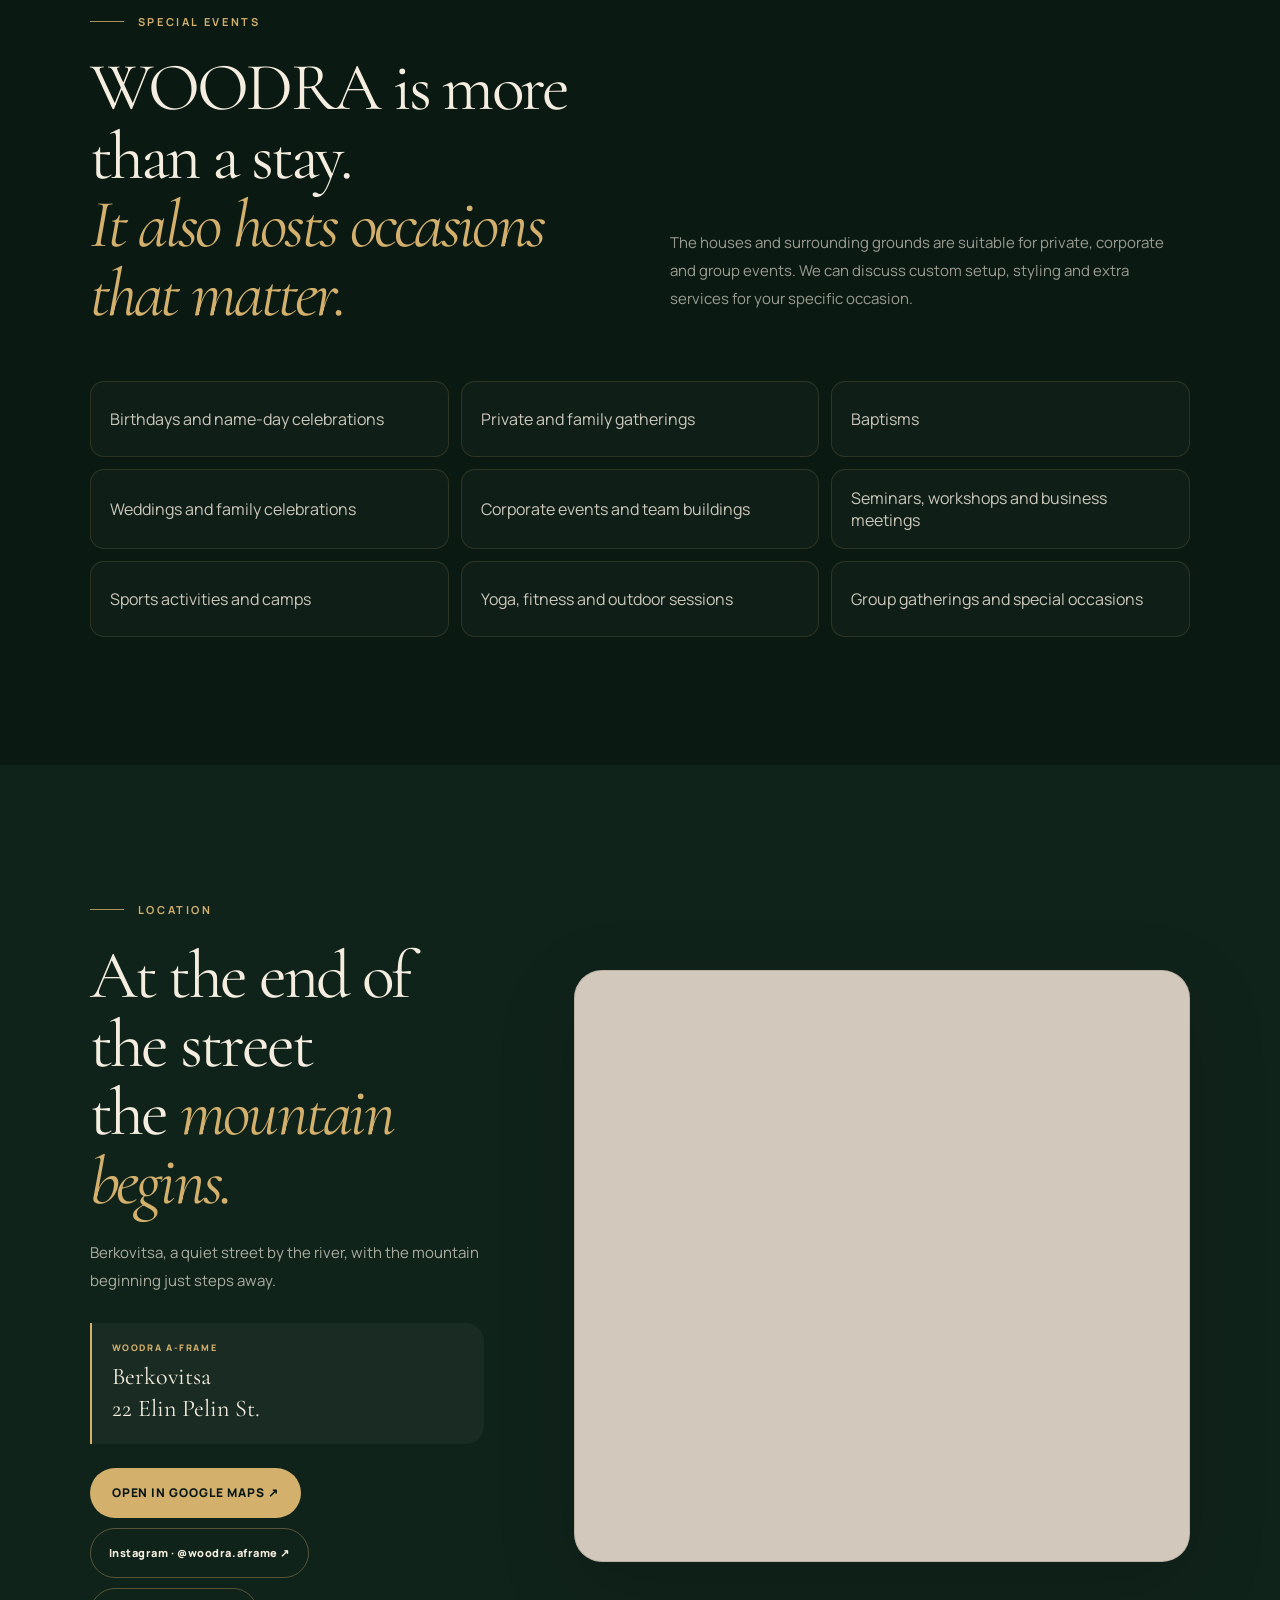
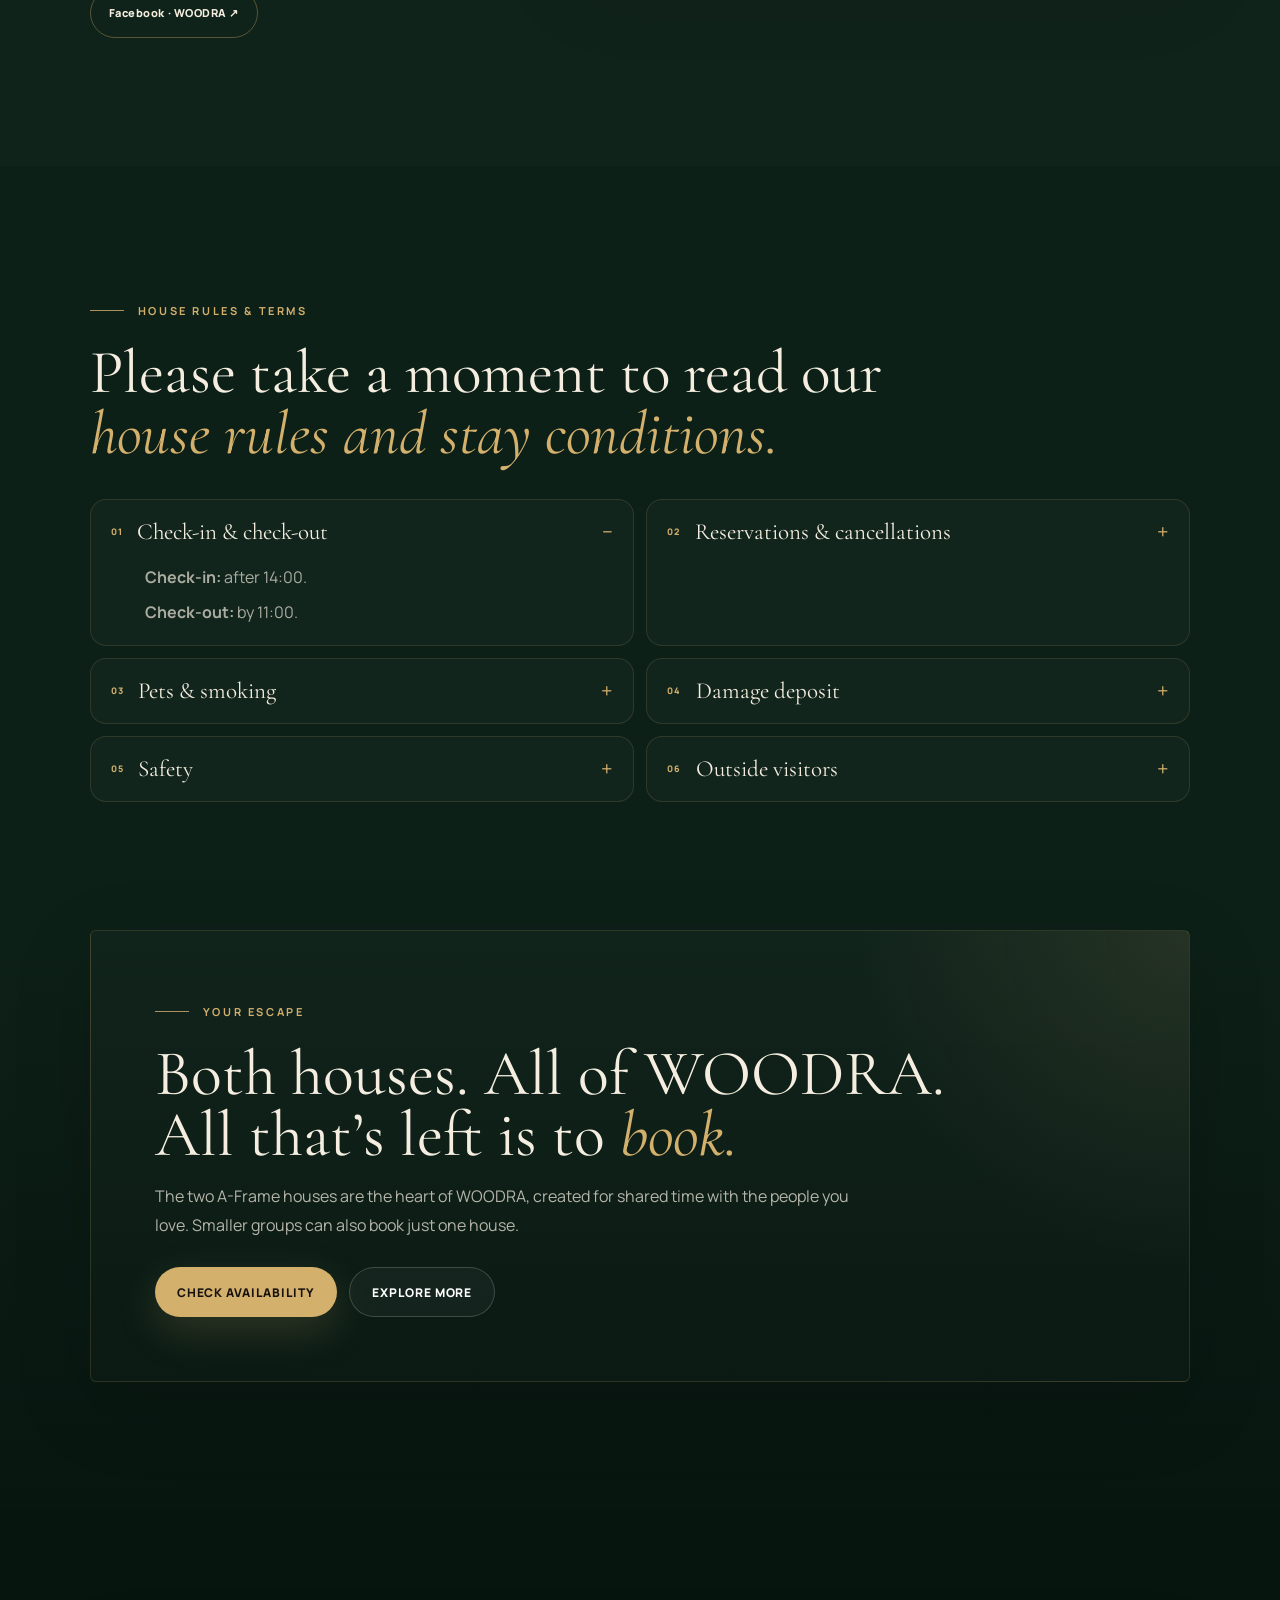
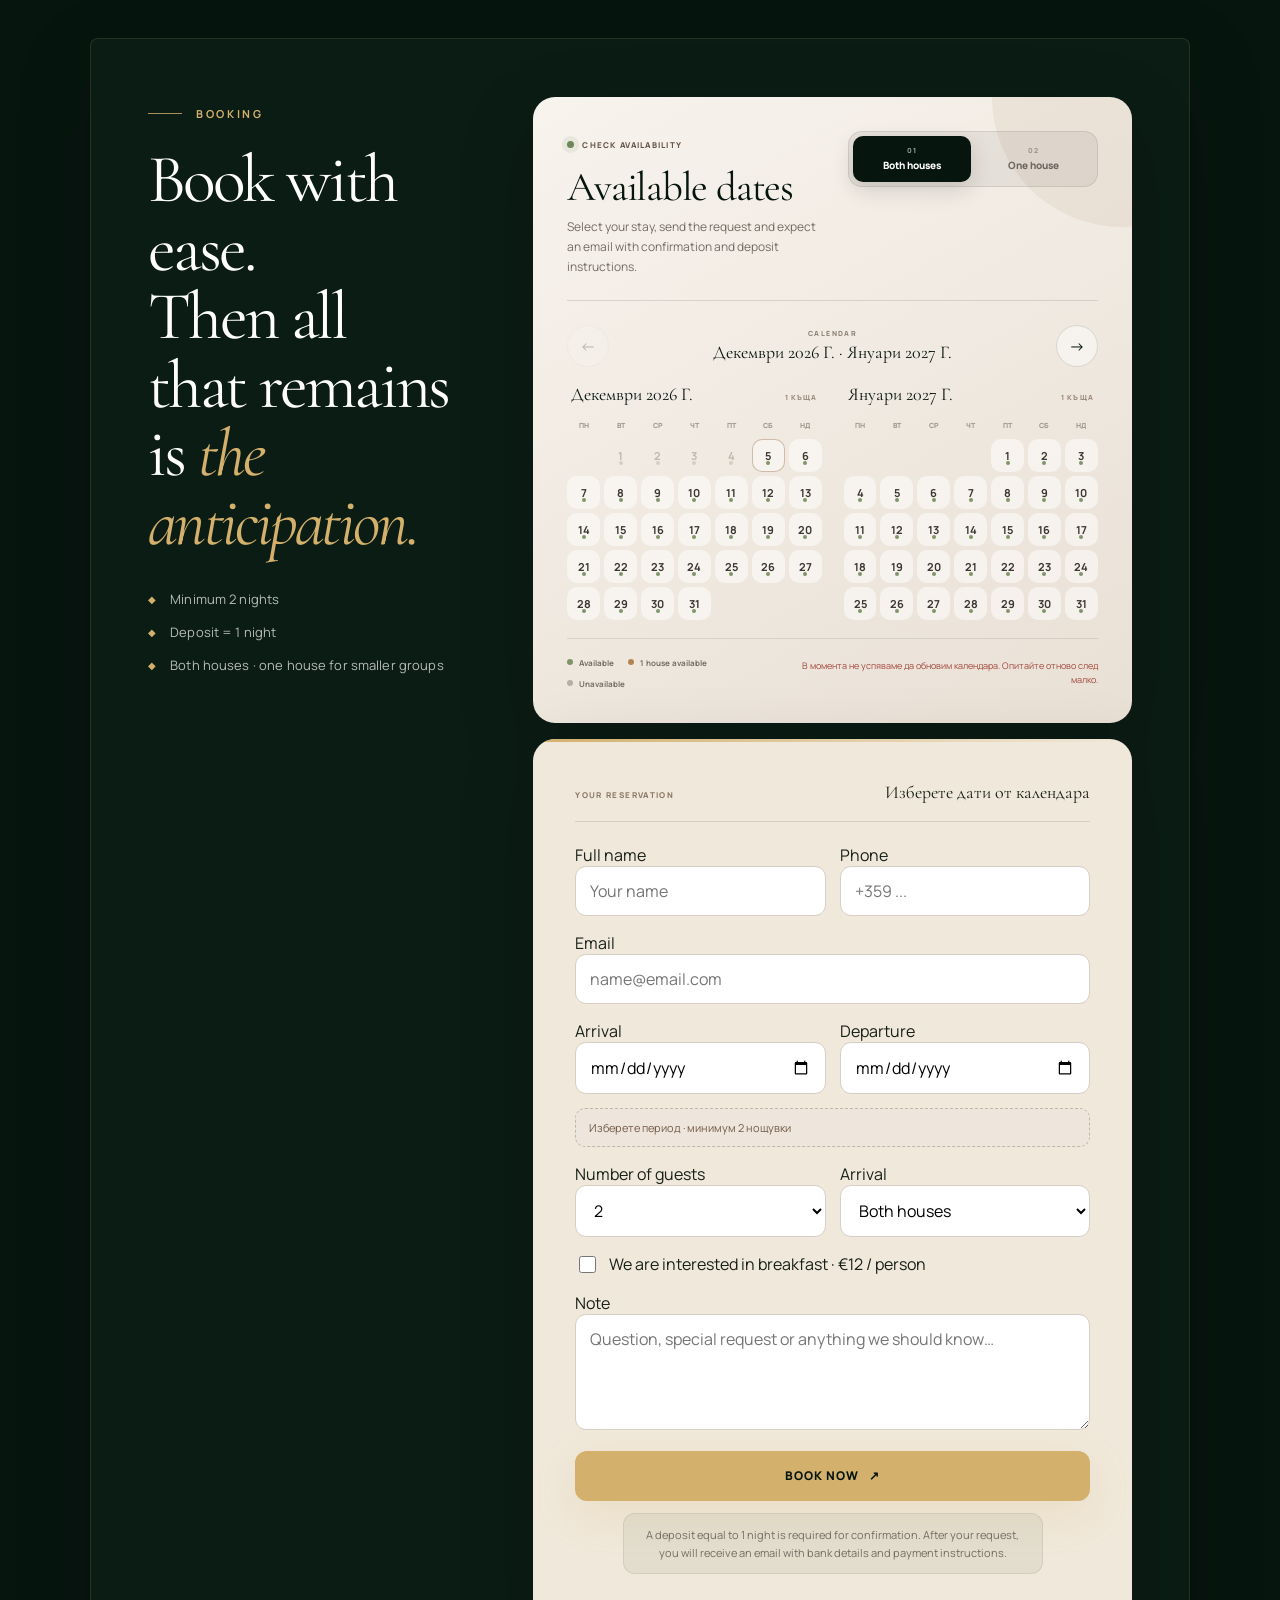
==== commit 5a6e8279: "Add files via upload" ====
--- a/en.html
+++ b/en.html
@@ -15,8 +15,12 @@
 <link href="https://fonts.googleapis.com/css2?family=Cormorant+Garamond:ital,wght@0,400;0,500;0,600;1,400;1,500&amp;family=Manrope:wght@400;500;600;700&amp;display=swap" rel="stylesheet"/>
 <link href="styles.css?v=20260903-hero3" rel="stylesheet"/>
 <style id="woodra-mobile-hero-v4">
-/* WOODRA MOBILE HERO V4 — intentionally inline to bypass stale CSS caches. */
+/* WOODRA MOBILE V5 — hero and centered booking header button. */
 @media (max-width:900px){
+  .site-header{grid-template-columns:auto minmax(0,1fr) auto!important;gap:10px!important}
+  .site-header .brand{grid-column:1!important}
+  .site-header .nav-cta{display:inline-flex!important;grid-column:2!important;justify-self:center!important;align-items:center!important;justify-content:center!important;min-height:39px!important;padding:9px 14px!important;border:1px solid rgba(230,195,124,.9)!important;border-radius:999px!important;background:var(--wood-light)!important;color:#07150f!important;box-shadow:0 10px 26px rgba(211,176,108,.22)!important;backdrop-filter:none!important;font-size:8.5px!important;font-weight:900!important;line-height:1!important;letter-spacing:.1em!important;white-space:nowrap!important}
+  .site-header .menu-toggle{grid-column:3!important}
   .hero{min-height:0!important;height:auto!important;overflow:hidden!important;background:#07150f!important}
   .hero-slideshow{position:relative!important;inset:auto!important;width:calc(100% - 24px)!important;height:clamp(300px,92vw,430px)!important;margin:82px 12px 0!important;overflow:hidden!important;border:1px solid rgba(211,176,108,.52)!important;border-radius:15px!important;box-shadow:0 18px 44px rgba(0,0,0,.3),0 0 0 4px rgba(211,176,108,.045)!important;background:#050e0a!important}
   .hero-slide img{width:100%!important;height:100%!important;padding:0!important;object-fit:contain!important;object-position:center!important;transform:none!important;background:#050e0a!important}
@@ -31,6 +35,17 @@
   .hero-actions .button{min-height:43px!important;padding:10px 8px!important;font-size:9px!important}
   .hero-meta strong{font-size:21px!important}.hero-meta span{font-size:7px!important}
 }
+@media(max-width:390px){
+  .site-header{padding-left:12px!important;padding-right:12px!important;gap:8px!important}
+  .site-header .brand,.site-header .brand img{width:96px!important}
+  .site-header .nav-cta{min-height:37px!important;padding:8px 11px!important;font-size:7.5px!important}
+  .site-header .menu-toggle{width:43px!important;height:43px!important}
+}
+</style>
+<style id="woodra-analytics-consent-styles">
+.woodra-cookie-consent{position:fixed;z-index:1300;left:20px;bottom:20px;width:min(430px,calc(100vw - 40px));padding:18px;border:1px solid rgba(211,176,108,.45);border-radius:16px;background:rgba(5,18,12,.97);color:#f5eee0;box-shadow:0 22px 65px rgba(0,0,0,.4);backdrop-filter:blur(16px)}
+.woodra-cookie-consent[hidden]{display:none!important}.woodra-cookie-consent strong{display:block;margin-bottom:7px;font-family:var(--serif);font-size:22px;font-weight:500;color:var(--wood-light)}.woodra-cookie-consent p{margin:0;color:rgba(245,238,224,.72);font-size:11px;line-height:1.65}.woodra-cookie-actions{display:flex;gap:8px;margin-top:14px}.woodra-cookie-actions button{flex:1;min-height:40px;padding:9px 12px;border:1px solid rgba(211,176,108,.34);border-radius:999px;background:transparent;color:#f5eee0;font-size:9px;font-weight:800;letter-spacing:.08em;text-transform:uppercase;cursor:pointer}.woodra-cookie-actions .accept{background:var(--wood-light);color:#07150f}
+@media(max-width:720px){.woodra-cookie-consent{left:12px;right:12px;bottom:12px;width:auto;padding:15px}.woodra-cookie-consent strong{font-size:19px}.woodra-cookie-actions button{font-size:8px}}
 </style>
 <script defer="" src="config.js?v=20260903-hero3"></script>
 <script defer="" src="script.js?v=20260903-hero3"></script>
@@ -622,5 +637,46 @@
 <button aria-label="Close" class="lightbox-close" type="button">×</button>
 <img alt="WOODRA gallery" src=""/>
 </dialog>
+<aside aria-label="Analytics cookie settings" class="woodra-cookie-consent" hidden id="woodra-cookie-consent">
+<strong>Analytics cookies</strong>
+<p>We use Google Analytics to understand how the website is used and improve the experience. Analytics is activated only after you give consent.</p>
+<div class="woodra-cookie-actions">
+<button data-woodra-consent="denied" type="button">Necessary only</button>
+<button class="accept" data-woodra-consent="granted" type="button">Accept</button>
+</div>
+</aside>
+<script id="woodra-analytics-loader">
+(function(){
+  var measurementId='G-57471318KR';
+  var storageKey='woodra_analytics_consent_v1';
+  var banner=document.getElementById('woodra-cookie-consent');
+  var loaded=false;
+  function remember(value){try{localStorage.setItem(storageKey,value);}catch(ignore){}}
+  function read(){try{return localStorage.getItem(storageKey);}catch(ignore){return null;}}
+  function loadAnalytics(){
+    if(loaded)return;
+    loaded=true;
+    window.dataLayer=window.dataLayer||[];
+    window.gtag=window.gtag||function(){window.dataLayer.push(arguments);};
+    window.gtag('js',new Date());
+    window.gtag('config',measurementId,{anonymize_ip:true});
+    var tag=document.createElement('script');
+    tag.async=true;
+    tag.src='https://www.googletagmanager.com/gtag/js?id='+encodeURIComponent(measurementId);
+    document.head.appendChild(tag);
+  }
+  var saved=read();
+  if(saved==='granted')loadAnalytics();
+  else if(saved!=='denied'&&banner)banner.hidden=false;
+  if(banner)banner.addEventListener('click',function(event){
+    var button=event.target.closest('[data-woodra-consent]');
+    if(!button)return;
+    var choice=button.getAttribute('data-woodra-consent');
+    remember(choice);
+    banner.hidden=true;
+    if(choice==='granted')loadAnalytics();
+  });
+})();
+</script>
 </body>
 </html>
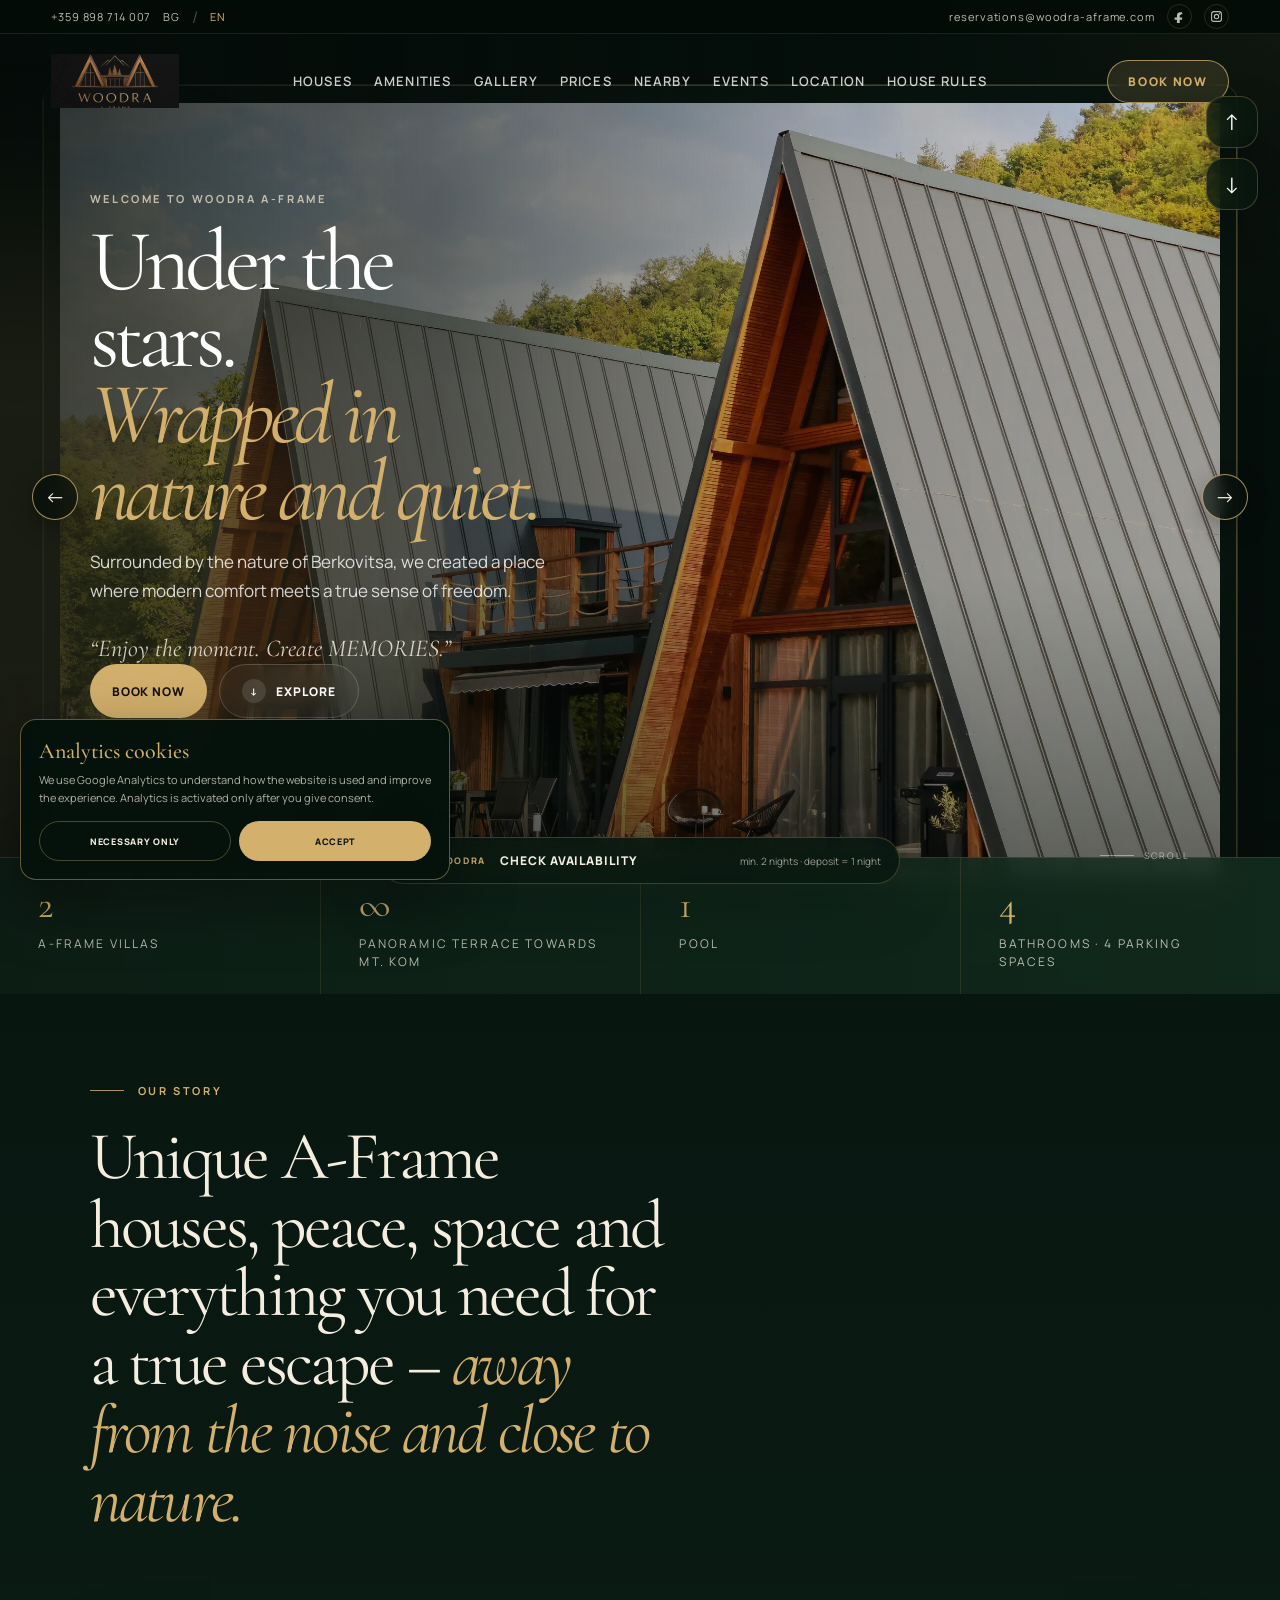
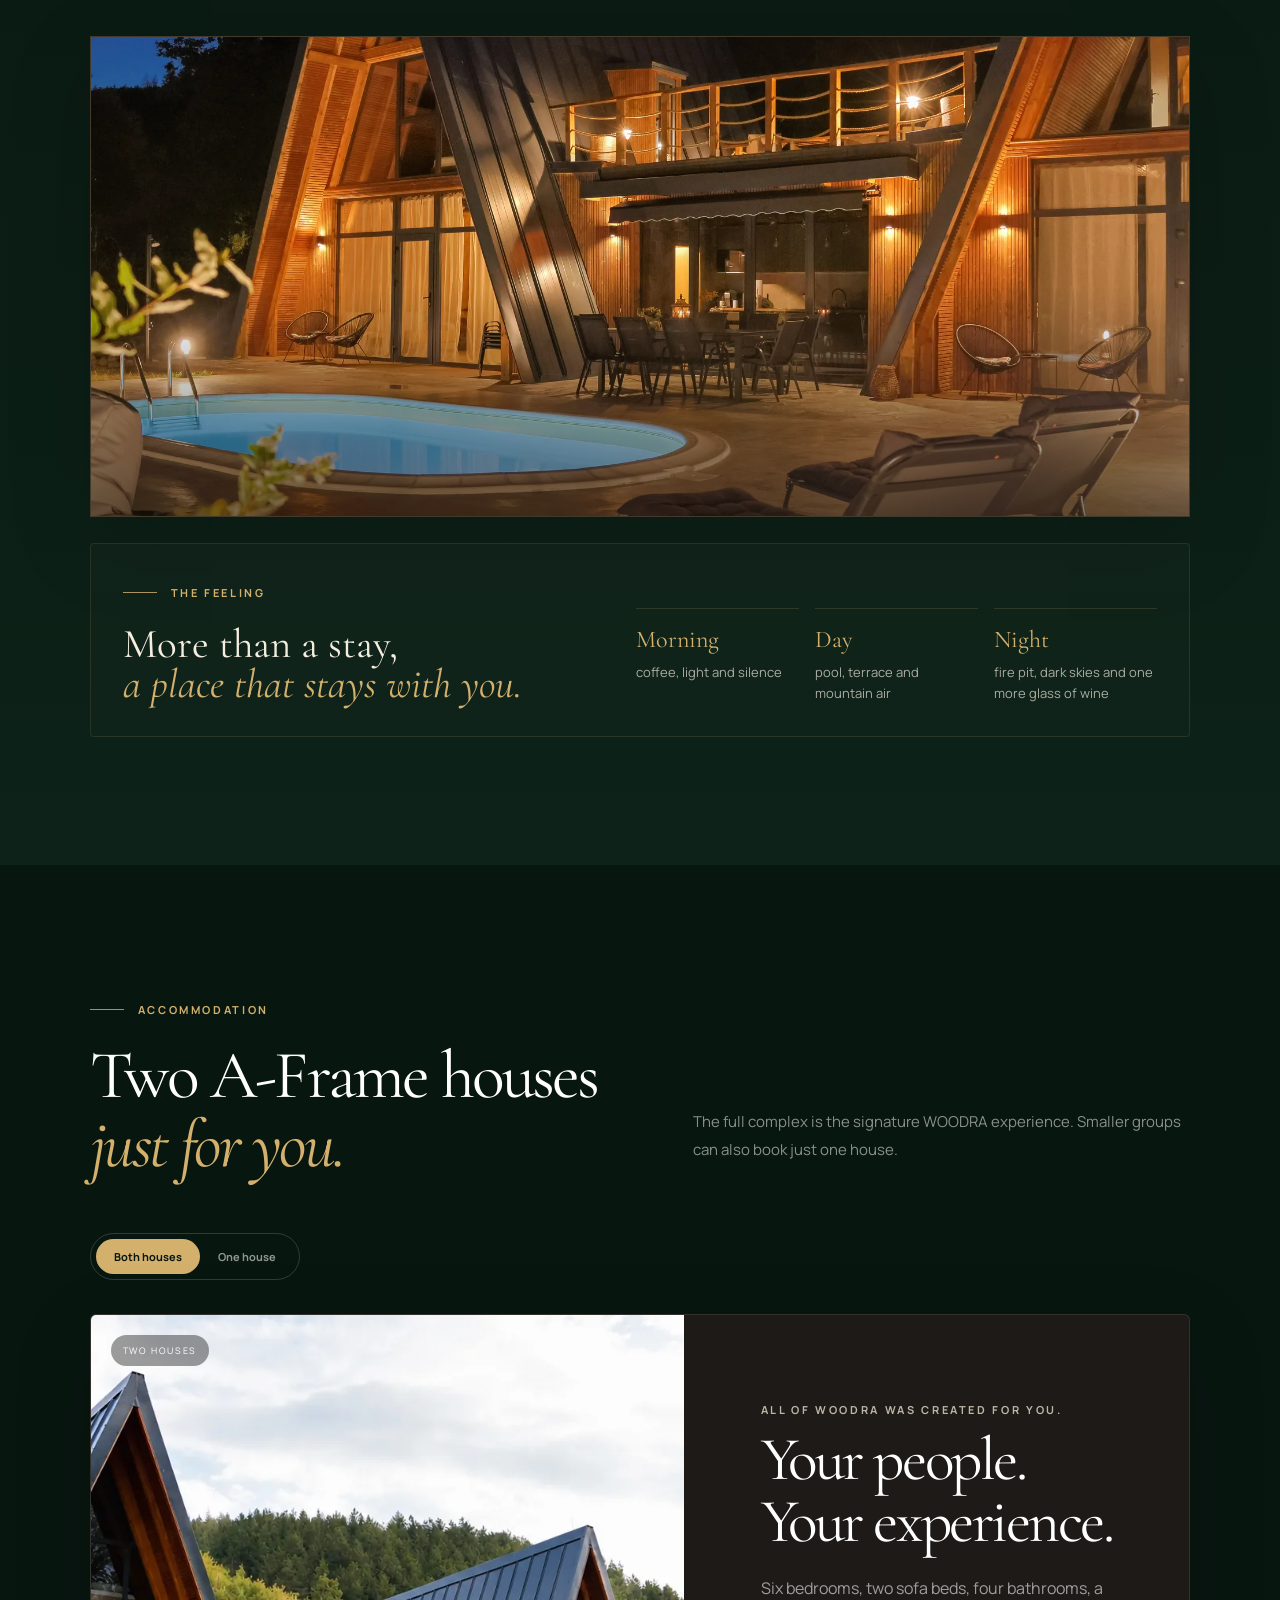
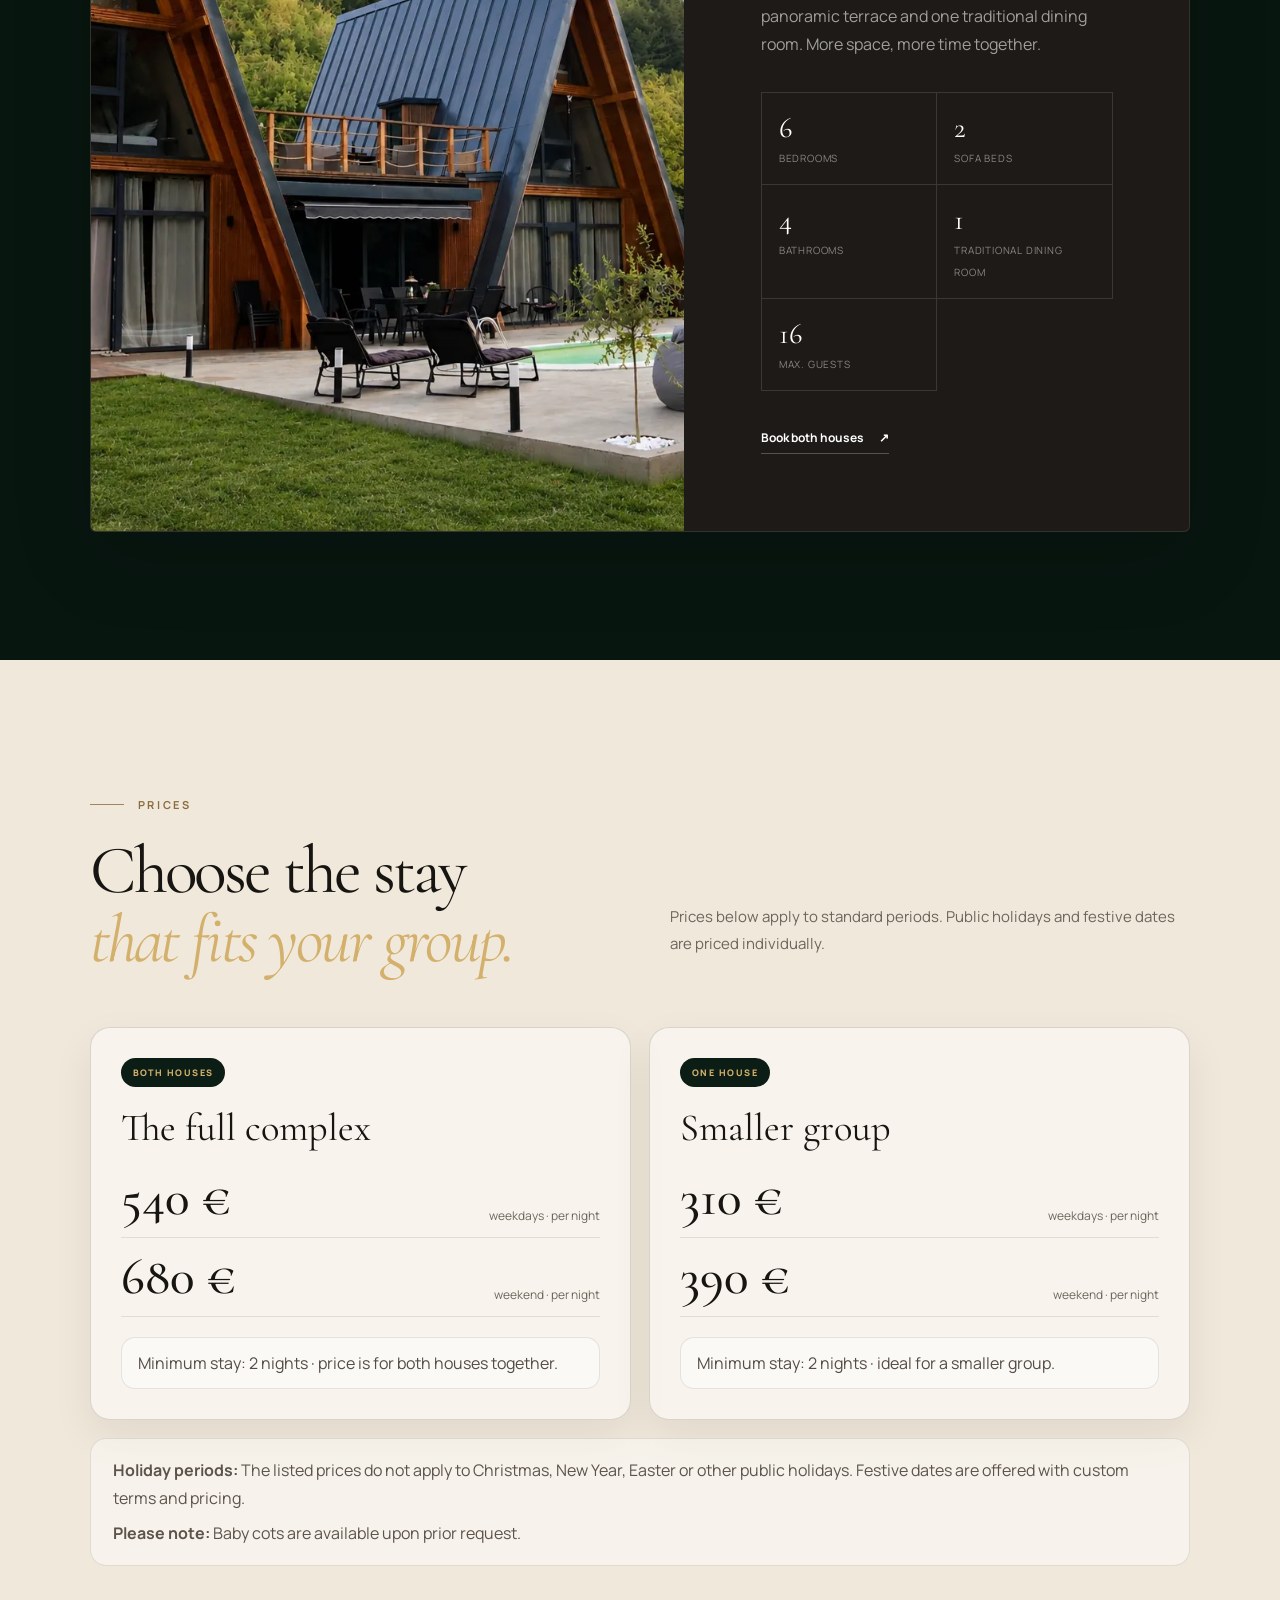
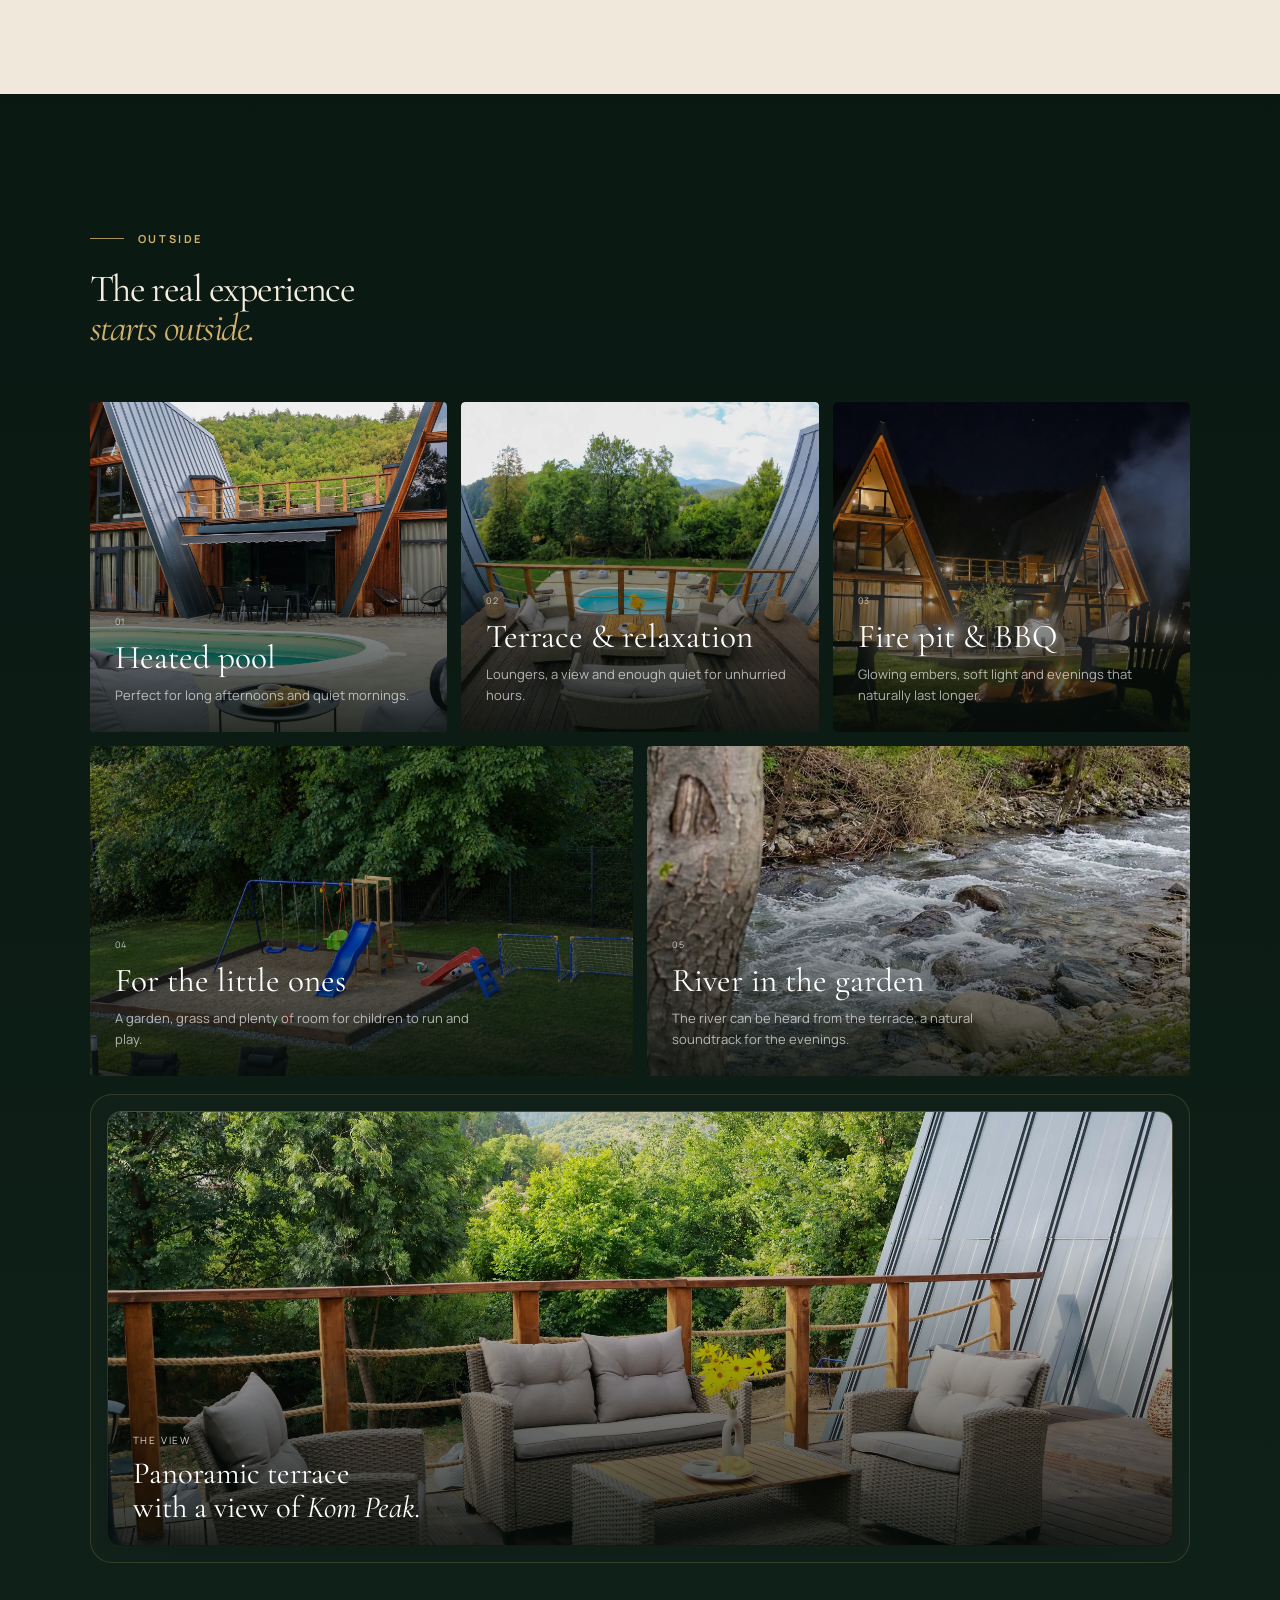
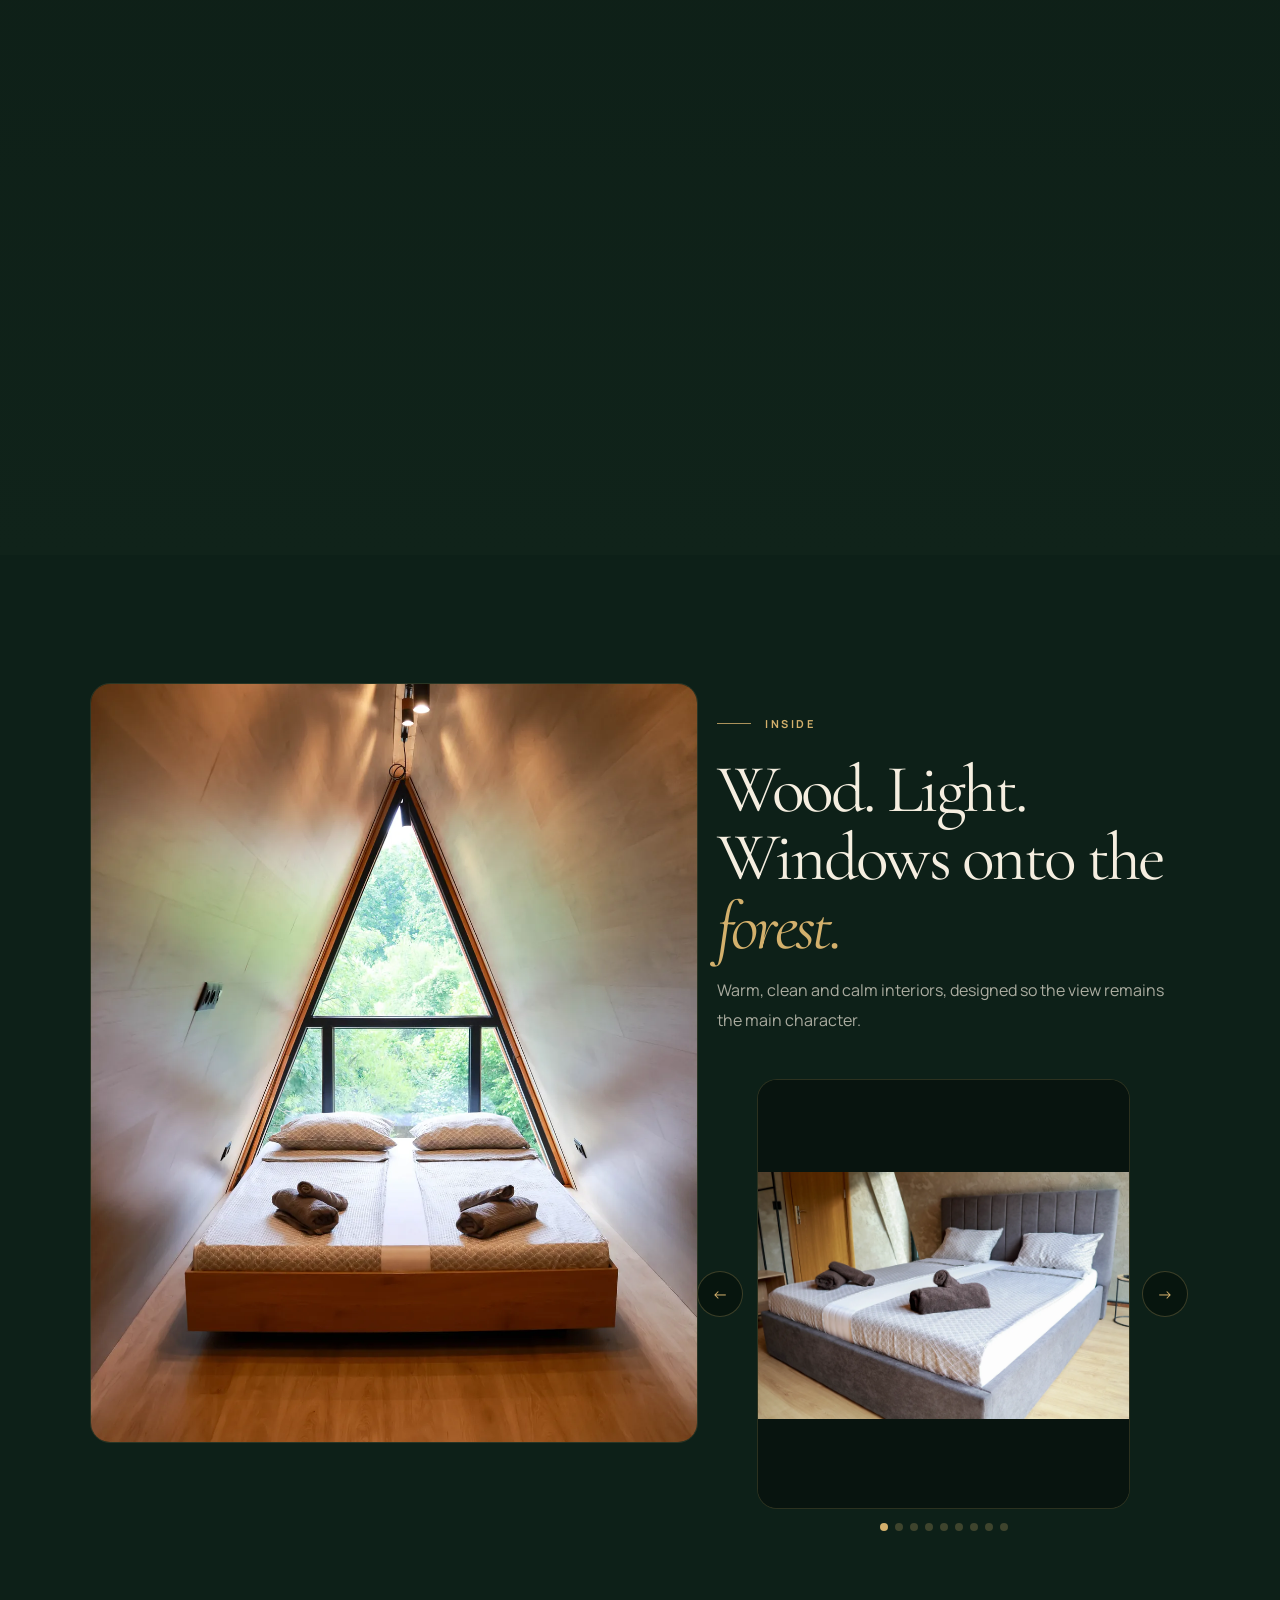
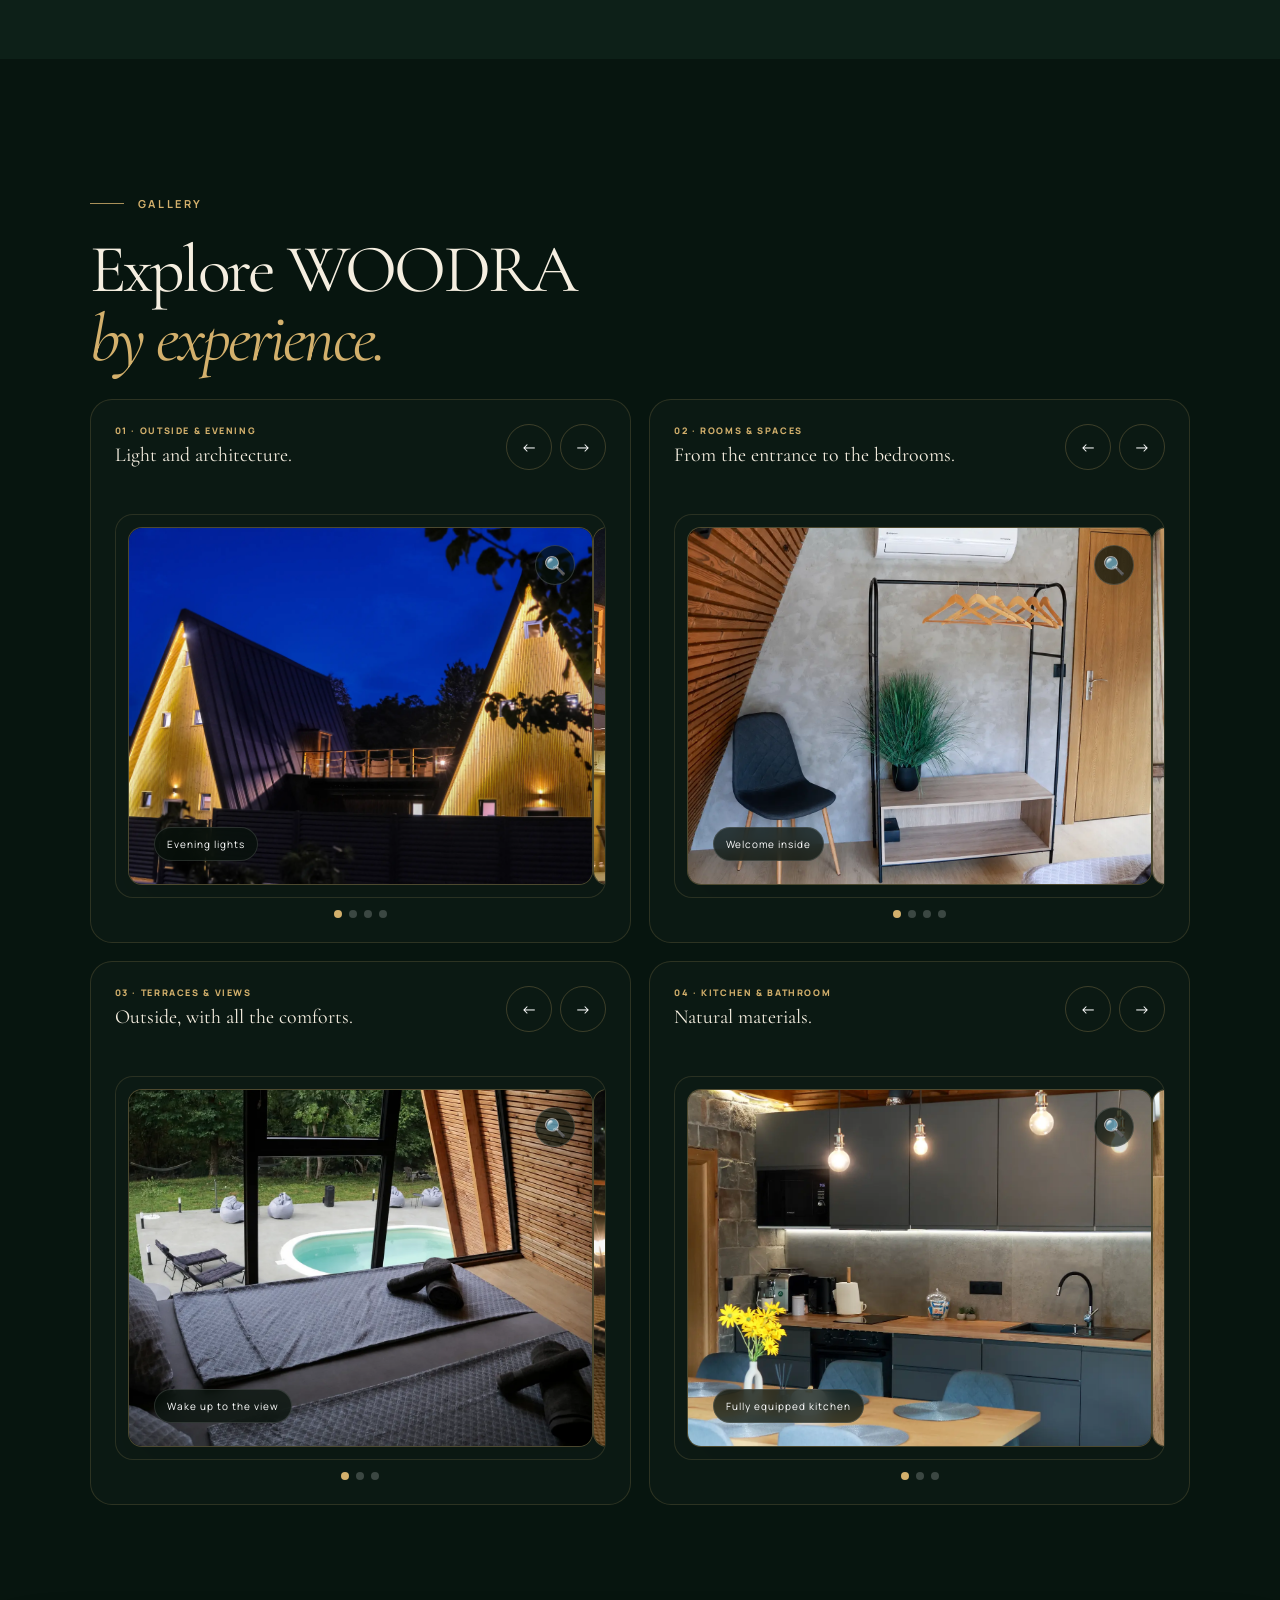
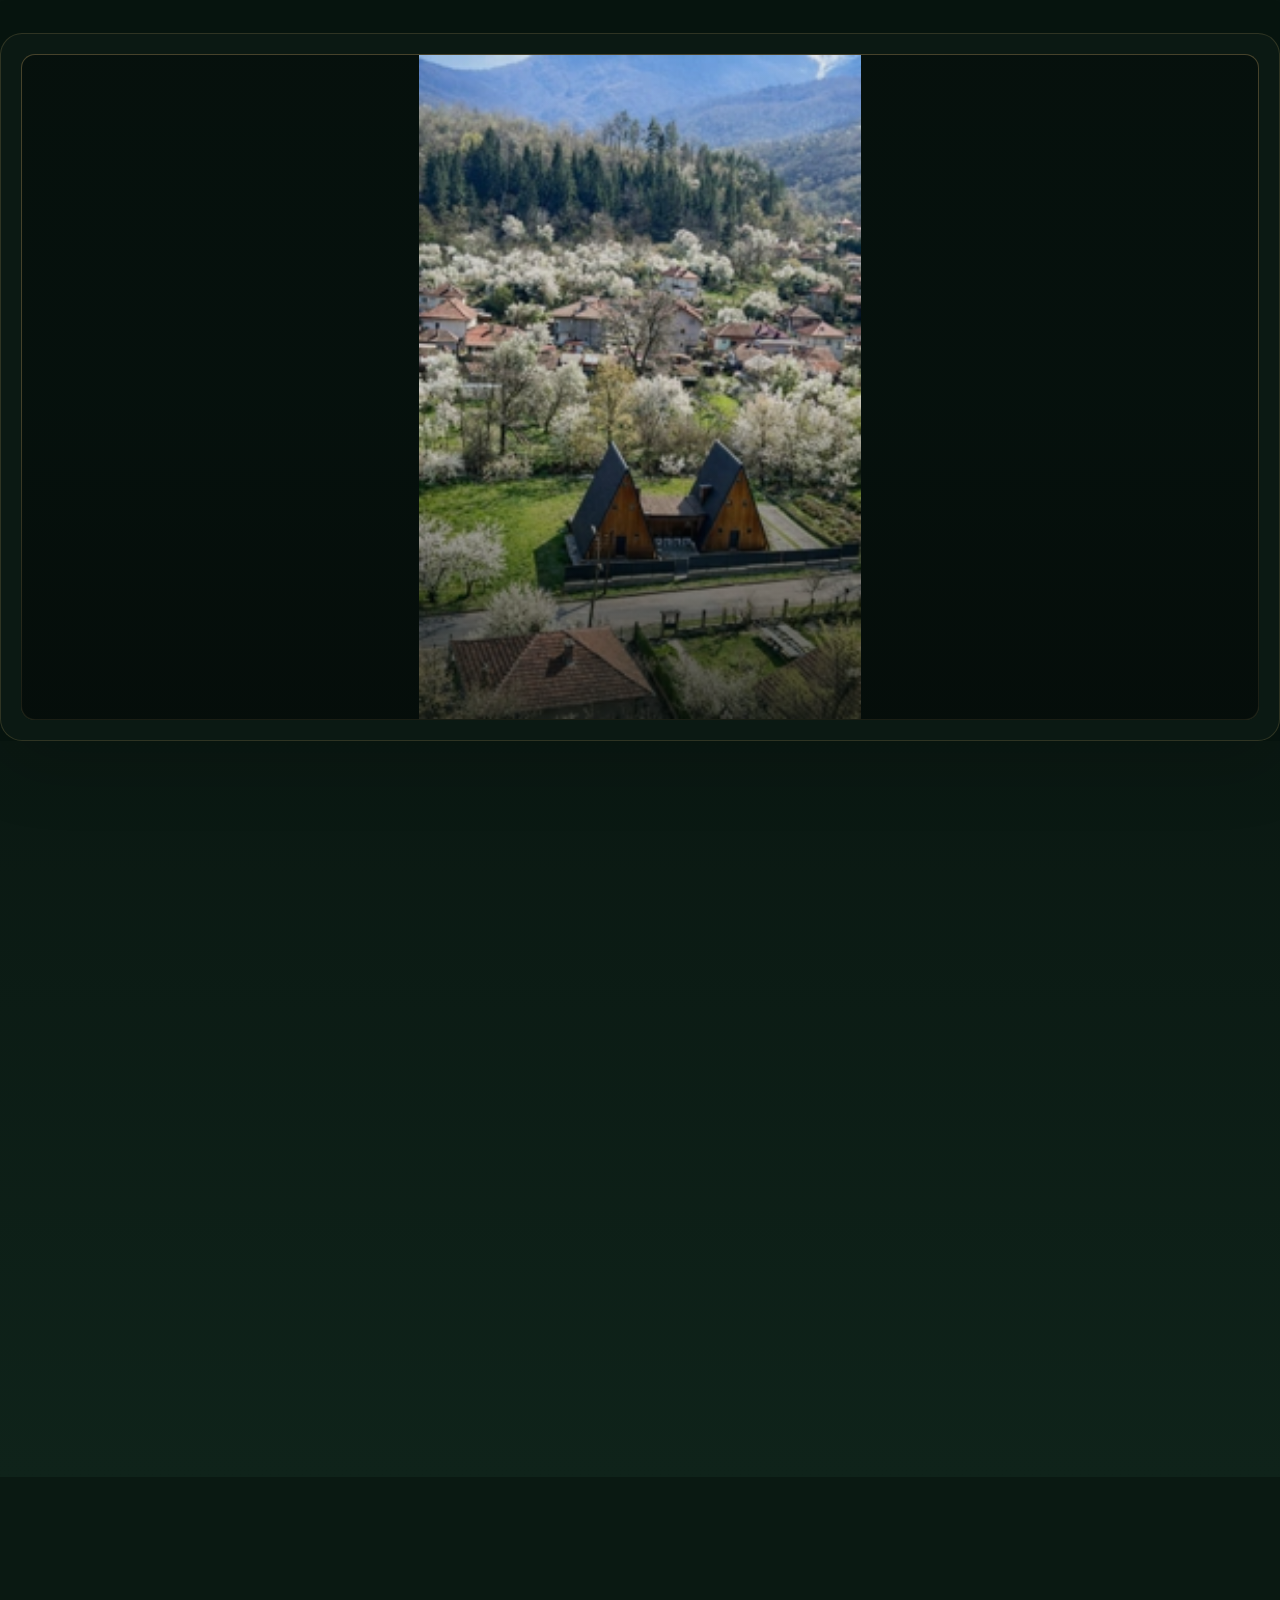
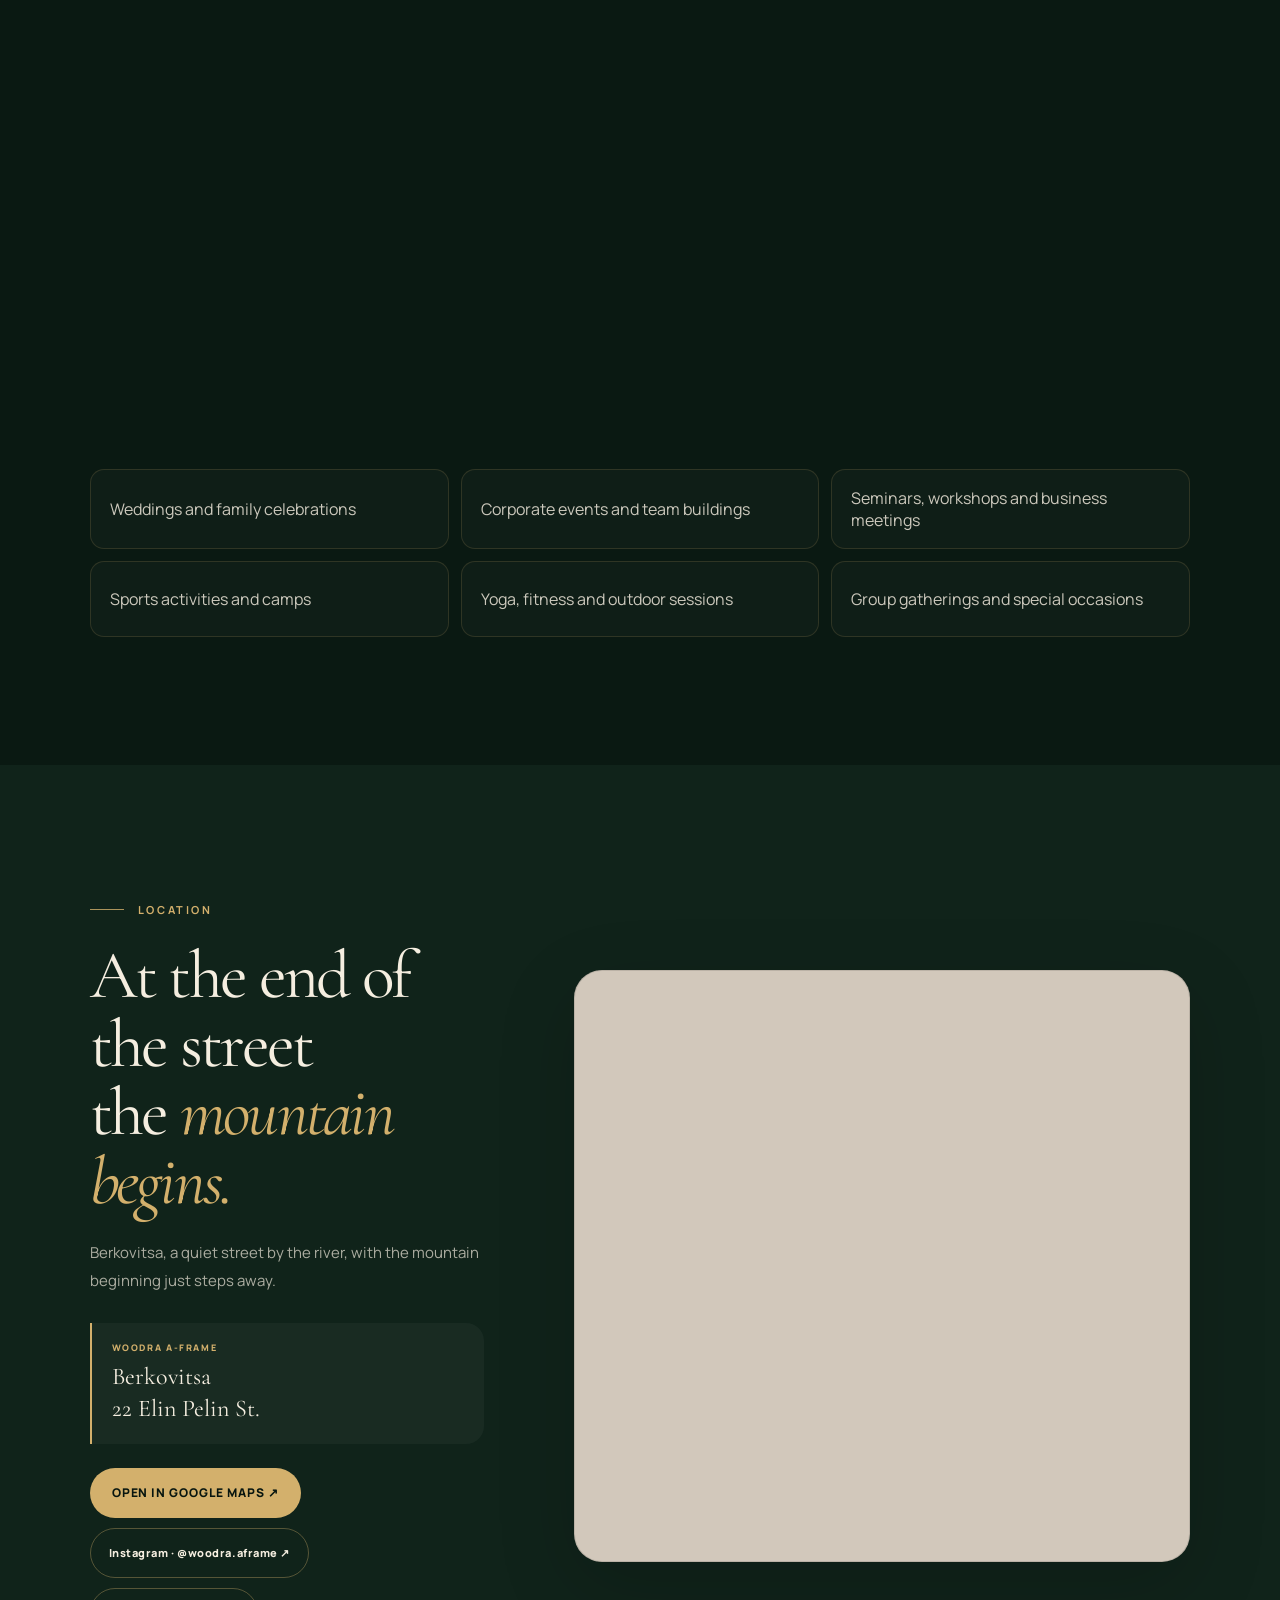
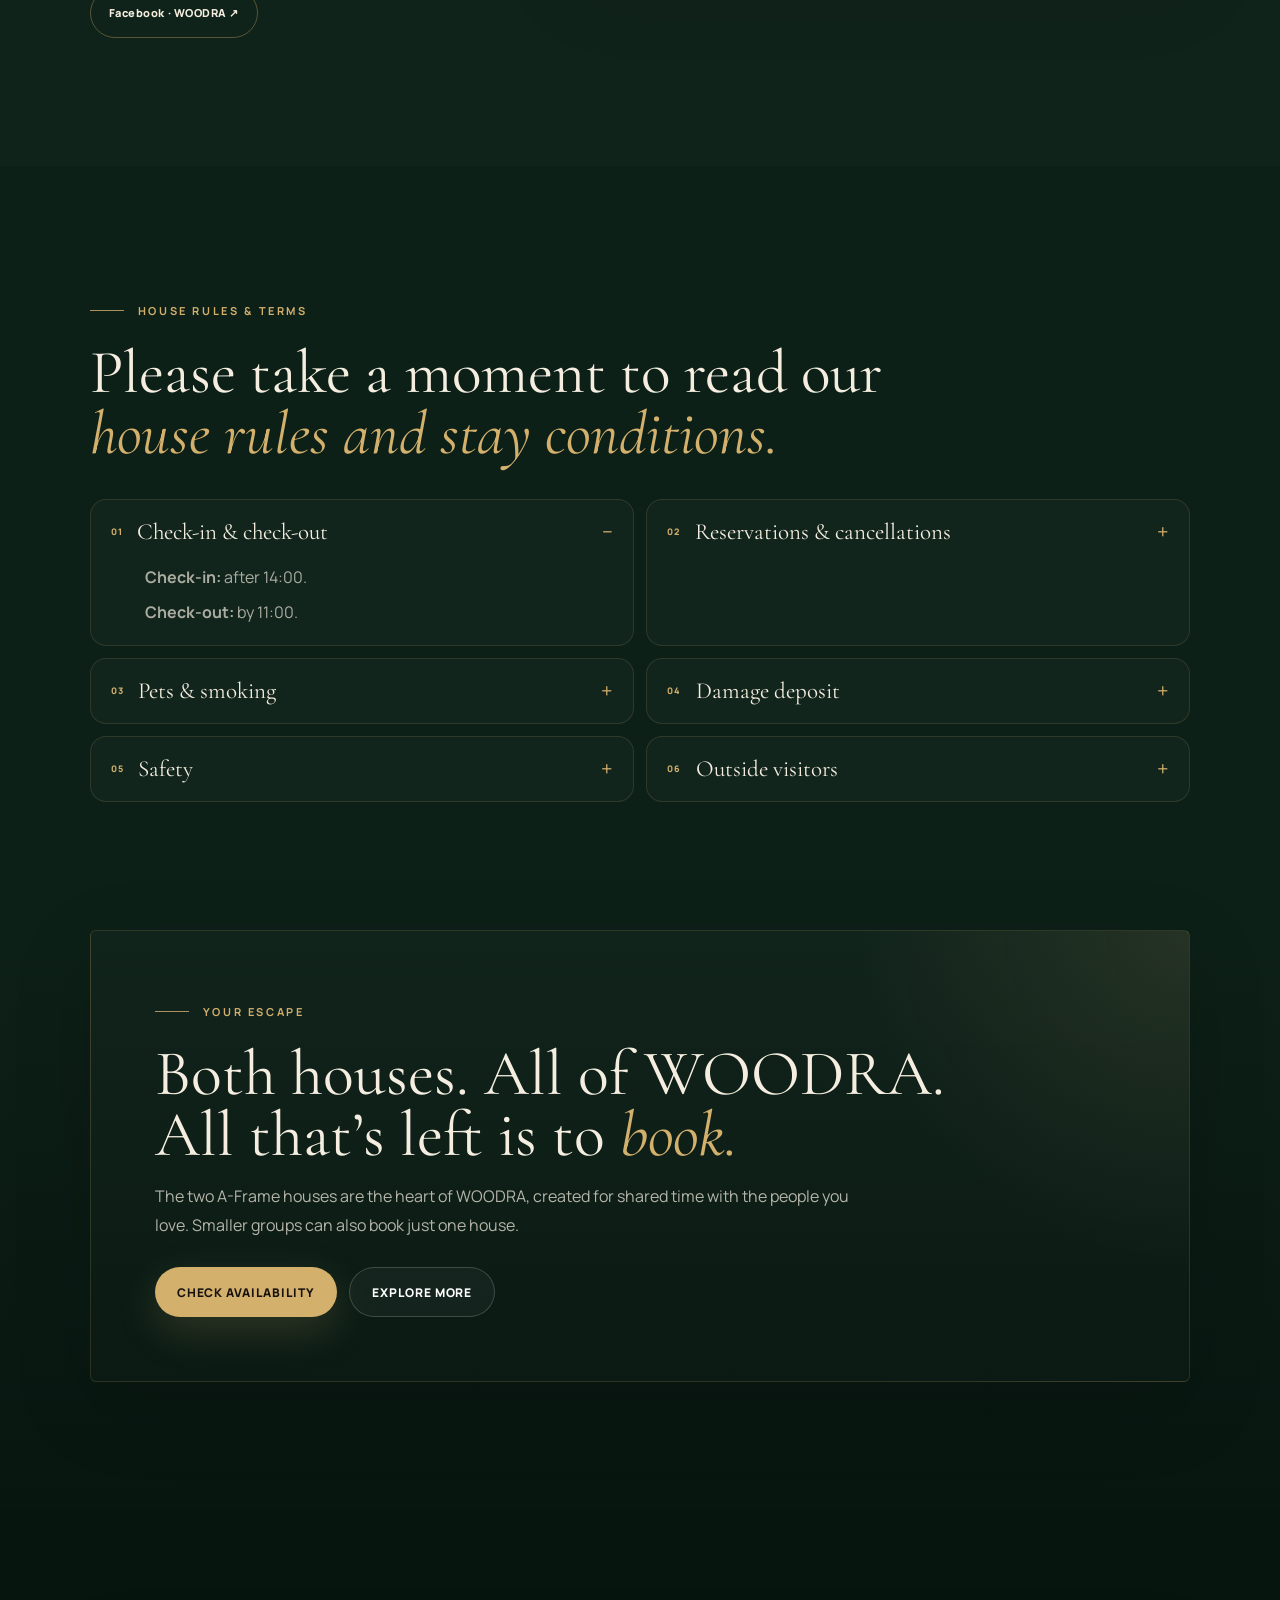
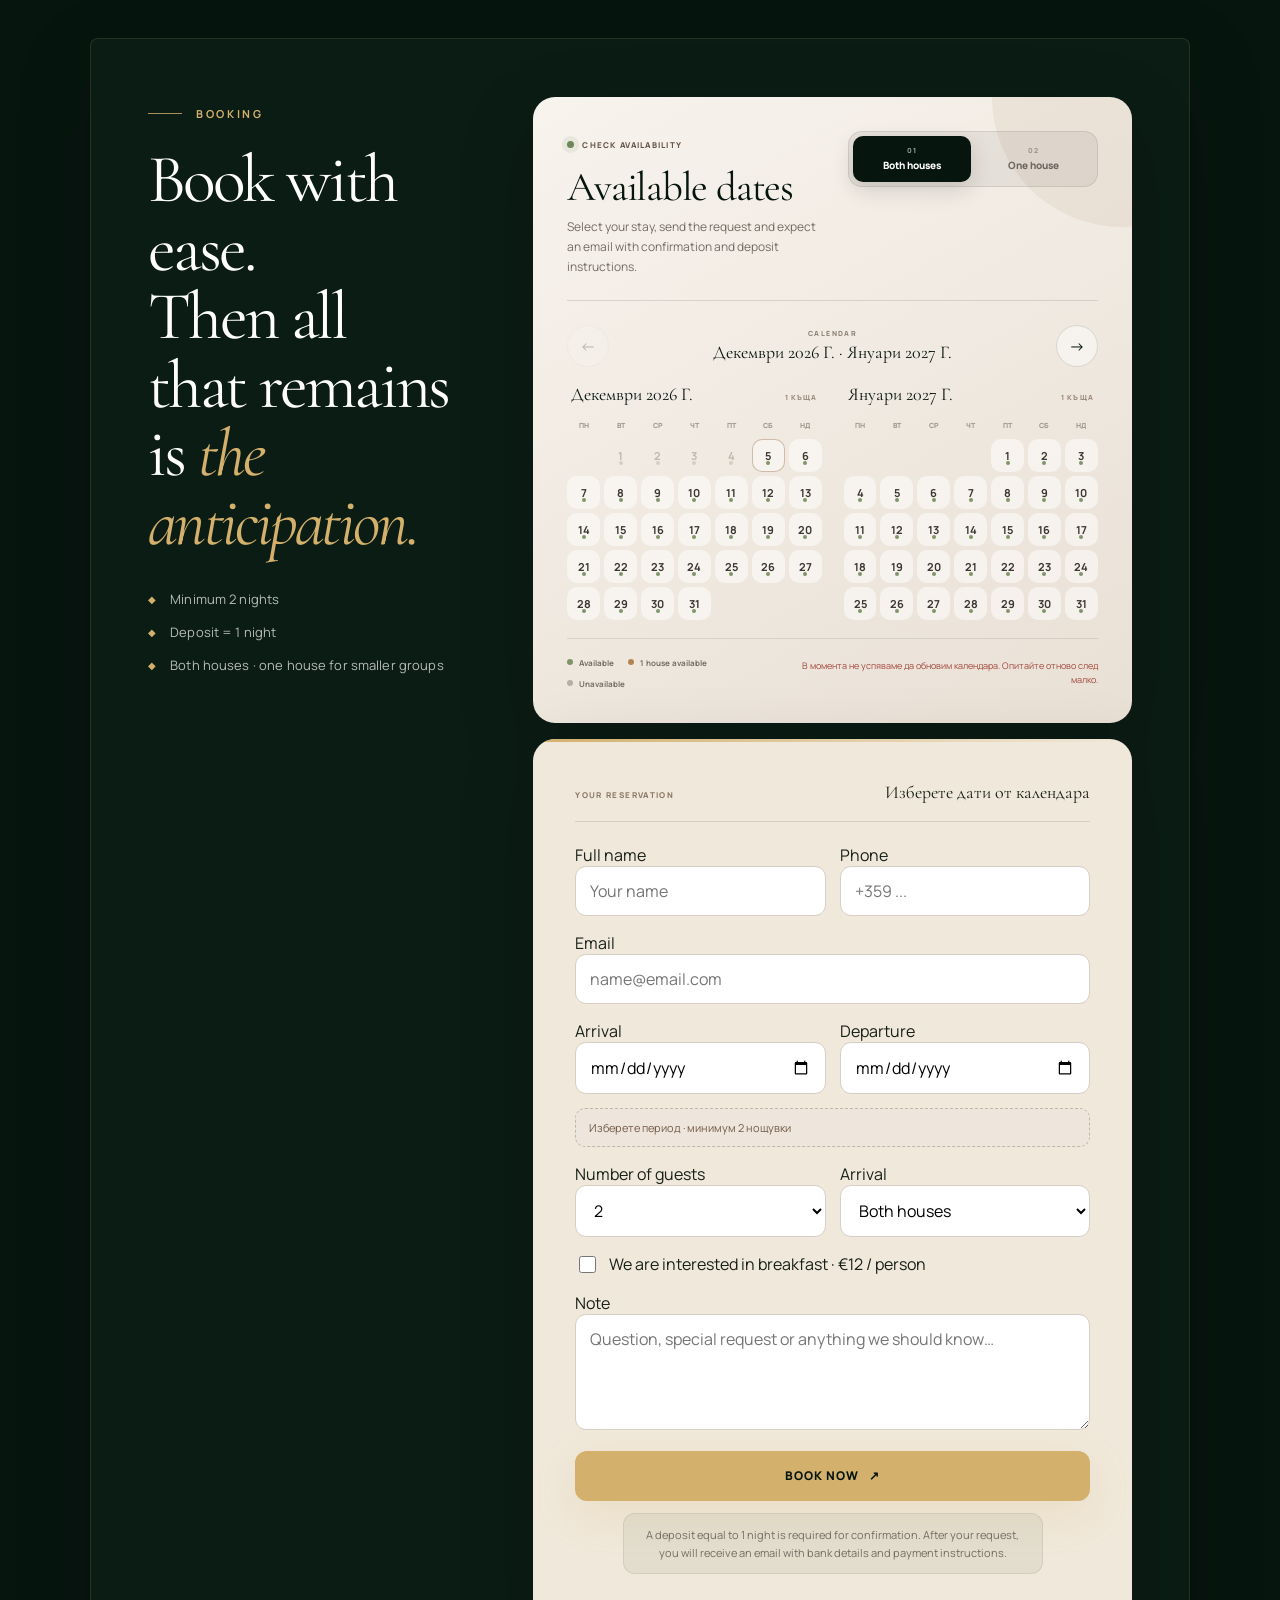
==== commit cc075b3f: "Add files via upload" ====
--- a/en.html
+++ b/en.html
@@ -13,7 +13,7 @@
 <link href="https://fonts.googleapis.com" rel="preconnect"/>
 <link crossorigin="" href="https://fonts.gstatic.com" rel="preconnect"/>
 <link href="https://fonts.googleapis.com/css2?family=Cormorant+Garamond:ital,wght@0,400;0,500;0,600;1,400;1,500&amp;family=Manrope:wght@400;500;600;700&amp;display=swap" rel="stylesheet"/>
-<link href="styles.css?v=20260903-hero3" rel="stylesheet"/>
+<link href="styles.css?v=20260905-swipe2" rel="stylesheet"/>
 <style id="woodra-mobile-hero-v4">
 /* WOODRA MOBILE V5 — hero and centered booking header button. */
 @media (max-width:900px){
@@ -48,7 +48,7 @@
 @media(max-width:720px){.woodra-cookie-consent{left:12px;right:12px;bottom:12px;width:auto;padding:15px}.woodra-cookie-consent strong{font-size:19px}.woodra-cookie-actions button{font-size:8px}}
 </style>
 <script defer="" src="config.js?v=20260903-hero3"></script>
-<script defer="" src="script.js?v=20260903-hero3"></script>
+<script defer="" src="script.js?v=20260905-swipe2"></script>
 
 </head>
 <body>
--- a/styles.css
+++ b/styles.css
@@ -1626,6 +1626,105 @@
   .event-chip { min-height:64px; }
 }
 
+/* v25 — swipe navigation and visible slideshow arrows */
+.woodra-swipe-area {
+  touch-action: pan-y;
+  cursor: grab;
+  -webkit-user-select: none;
+  user-select: none;
+}
+.woodra-swipe-area.is-dragging { cursor: grabbing; }
+.woodra-swipe-area img { -webkit-user-drag: none; user-select: none; }
+.hero-swipe-nav,
+.breakfast-swipe-nav {
+  position: absolute;
+  z-index: 6;
+  left: 14px;
+  right: 14px;
+  top: 50%;
+  display: flex;
+  justify-content: space-between;
+  transform: translateY(-50%);
+  pointer-events: none;
+}
+.hero-swipe-nav { left: clamp(14px, 2.5vw, 34px); right: clamp(14px, 2.5vw, 34px); }
+.woodra-overlay-arrow {
+  width: 46px;
+  height: 46px;
+  display: grid;
+  place-items: center;
+  padding: 0;
+  border: 1px solid rgba(230,195,124,.7);
+  border-radius: 50%;
+  background: rgba(5,14,10,.68);
+  color: #f5eee0;
+  box-shadow: 0 8px 24px rgba(0,0,0,.28);
+  backdrop-filter: blur(8px);
+  font-size: 20px;
+  line-height: 1;
+  cursor: pointer;
+  pointer-events: auto;
+}
+.woodra-overlay-arrow:hover,
+.woodra-overlay-arrow:focus-visible,
+.showcase-arrow:hover,
+.showcase-arrow:focus-visible,
+.interior-nav:hover,
+.interior-nav:focus-visible {
+  border-color: var(--wood-light);
+  background: var(--wood-light);
+  color: #07150f;
+}
+.breakfast-swipe-nav { left: 12px; right: 12px; }
+.showcase-overlay-nav { display: none; }
+
+@media (max-width: 900px) {
+  .hero-swipe-nav {
+    top: calc(82px + clamp(300px, 92vw, 430px) / 2);
+    left: 22px;
+    right: 22px;
+  }
+  .woodra-overlay-arrow,
+  .showcase-arrow,
+  .interior-nav {
+    width: 40px;
+    height: 40px;
+    background: rgba(5,14,10,.72);
+    border-color: rgba(230,195,124,.62);
+    box-shadow: 0 7px 20px rgba(0,0,0,.28);
+  }
+  .interior-slider-shell { position: relative; }
+  .interior-nav {
+    position: absolute;
+    z-index: 6;
+    top: calc(50% - 25px);
+    display: grid;
+    place-items: center;
+  }
+  .interior-nav.prev { left: 10px; }
+  .interior-nav.next { right: 10px; }
+  .showcase-viewport { touch-action: pan-y; }
+  .showcase-head .showcase-nav { display: none; }
+  .showcase-viewport { position: relative; }
+  .showcase-overlay-nav {
+    position: absolute;
+    z-index: 7;
+    left: 10px;
+    right: 10px;
+    top: 50%;
+    display: flex;
+    justify-content: space-between;
+    transform: translateY(-50%);
+    pointer-events: none;
+  }
+  .showcase-overlay-nav .woodra-overlay-arrow {
+    width: 38px;
+    height: 38px;
+    font-size: 18px;
+    pointer-events: auto;
+  }
+}
+
 
 /* v19 premium desktop polish */
 .panorama-feature {
@@ -2275,3 +2374,104 @@
     grid-column: span 3 !important;
   }
 }
+
+/* v24 — mobile hero: full photos first, compact copy below */
+@media (max-width: 900px) {
+  .hero {
+    min-height: 0;
+    height: auto;
+    overflow: hidden;
+    background: #07150f;
+  }
+
+  .hero-slideshow {
+    position: relative;
+    inset: auto;
+    width: calc(100% - 24px);
+    height: clamp(300px, 92vw, 430px);
+    margin: 82px 12px 0;
+    overflow: hidden;
+    border: 1px solid rgba(211,176,108,.52);
+    border-radius: 15px;
+    box-shadow:
+      0 18px 44px rgba(0,0,0,.3),
+      0 0 0 4px rgba(211,176,108,.045);
+    background: #050e0a;
+  }
+
+  .hero-slide img {
+    width: 100%;
+    height: 100%;
+    padding: 0;
+    object-fit: contain !important;
+    object-position: center !important;
+    transform: none !important;
+    background: #050e0a;
+  }
+
+  .hero-shade,
+  .hero-glow {
+    display: none;
+  }
+
+  .hero-slide-dots {
+    top: calc(82px + clamp(300px, 92vw, 430px) - 24px);
+    bottom: auto;
+    left: 50%;
+    transform: translate(-50%, -100%);
+    padding: 8px 10px;
+    border-radius: 999px;
+    background: rgba(5,14,10,.64);
+    backdrop-filter: blur(8px);
+  }
+
+  .hero-copy {
+    padding: 20px 18px 24px;
+    max-width: none;
+    background: #07150f;
+  }
+
+  .hero .eyebrow {
+    margin-bottom: 8px;
+    font-size: 8px;
+    line-height: 1.4;
+  }
+
+  .hero h1 {
+    max-width: 360px;
+    margin: 5px 0 12px;
+    font-size: clamp(34px, 9.6vw, 43px);
+    line-height: .94;
+  }
+
+  .hero h1 em {
+    margin-top: 4px;
+  }
+
+  .hero-lead {
+    max-width: 370px;
+    margin-bottom: 16px;
+    font-size: 12px;
+    line-height: 1.55;
+    color: rgba(255,255,255,.72);
+  }
+
+  .hero-actions {
+    max-width: 360px;
+    gap: 8px;
+  }
+
+  .hero-actions .button {
+    min-height: 43px;
+    padding: 10px 8px;
+    font-size: 9px;
+  }
+
+  .hero-meta strong {
+    font-size: 21px;
+  }
+
+  .hero-meta span {
+    font-size: 7px;
+  }
+}
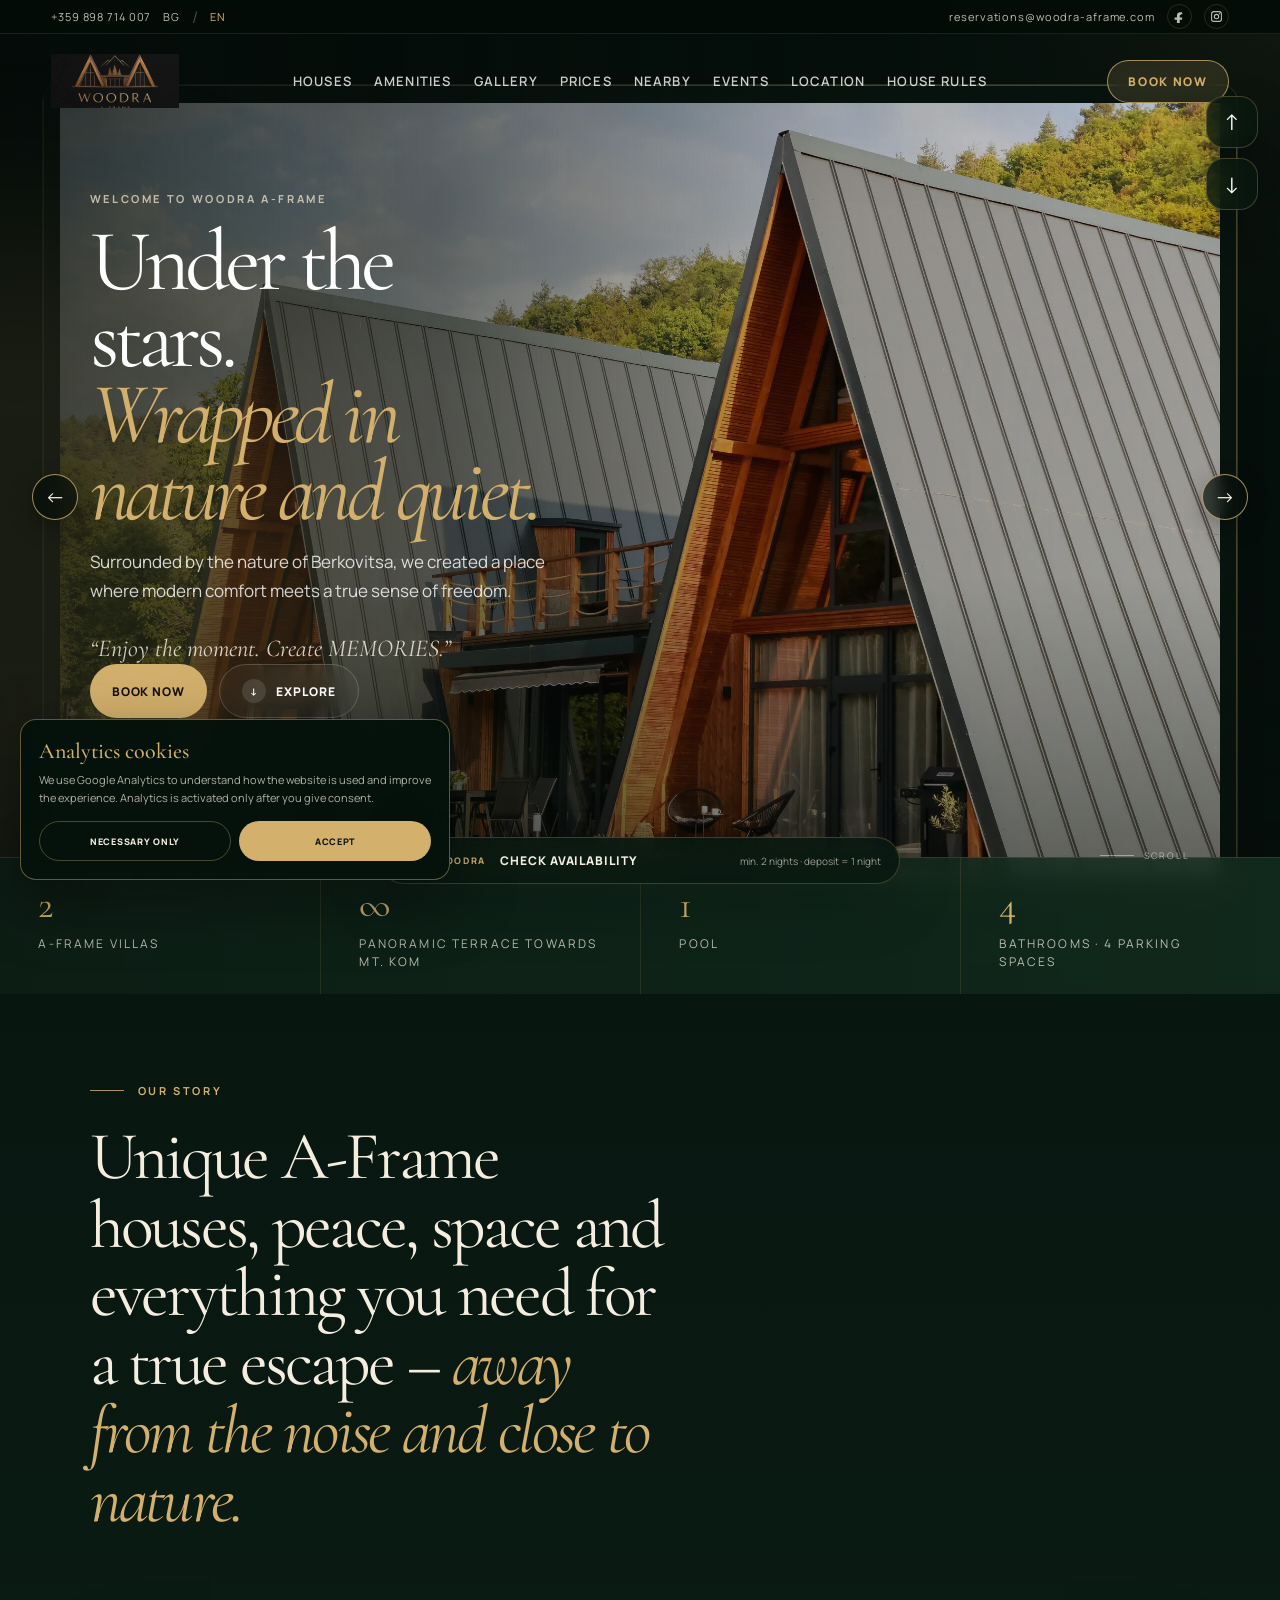
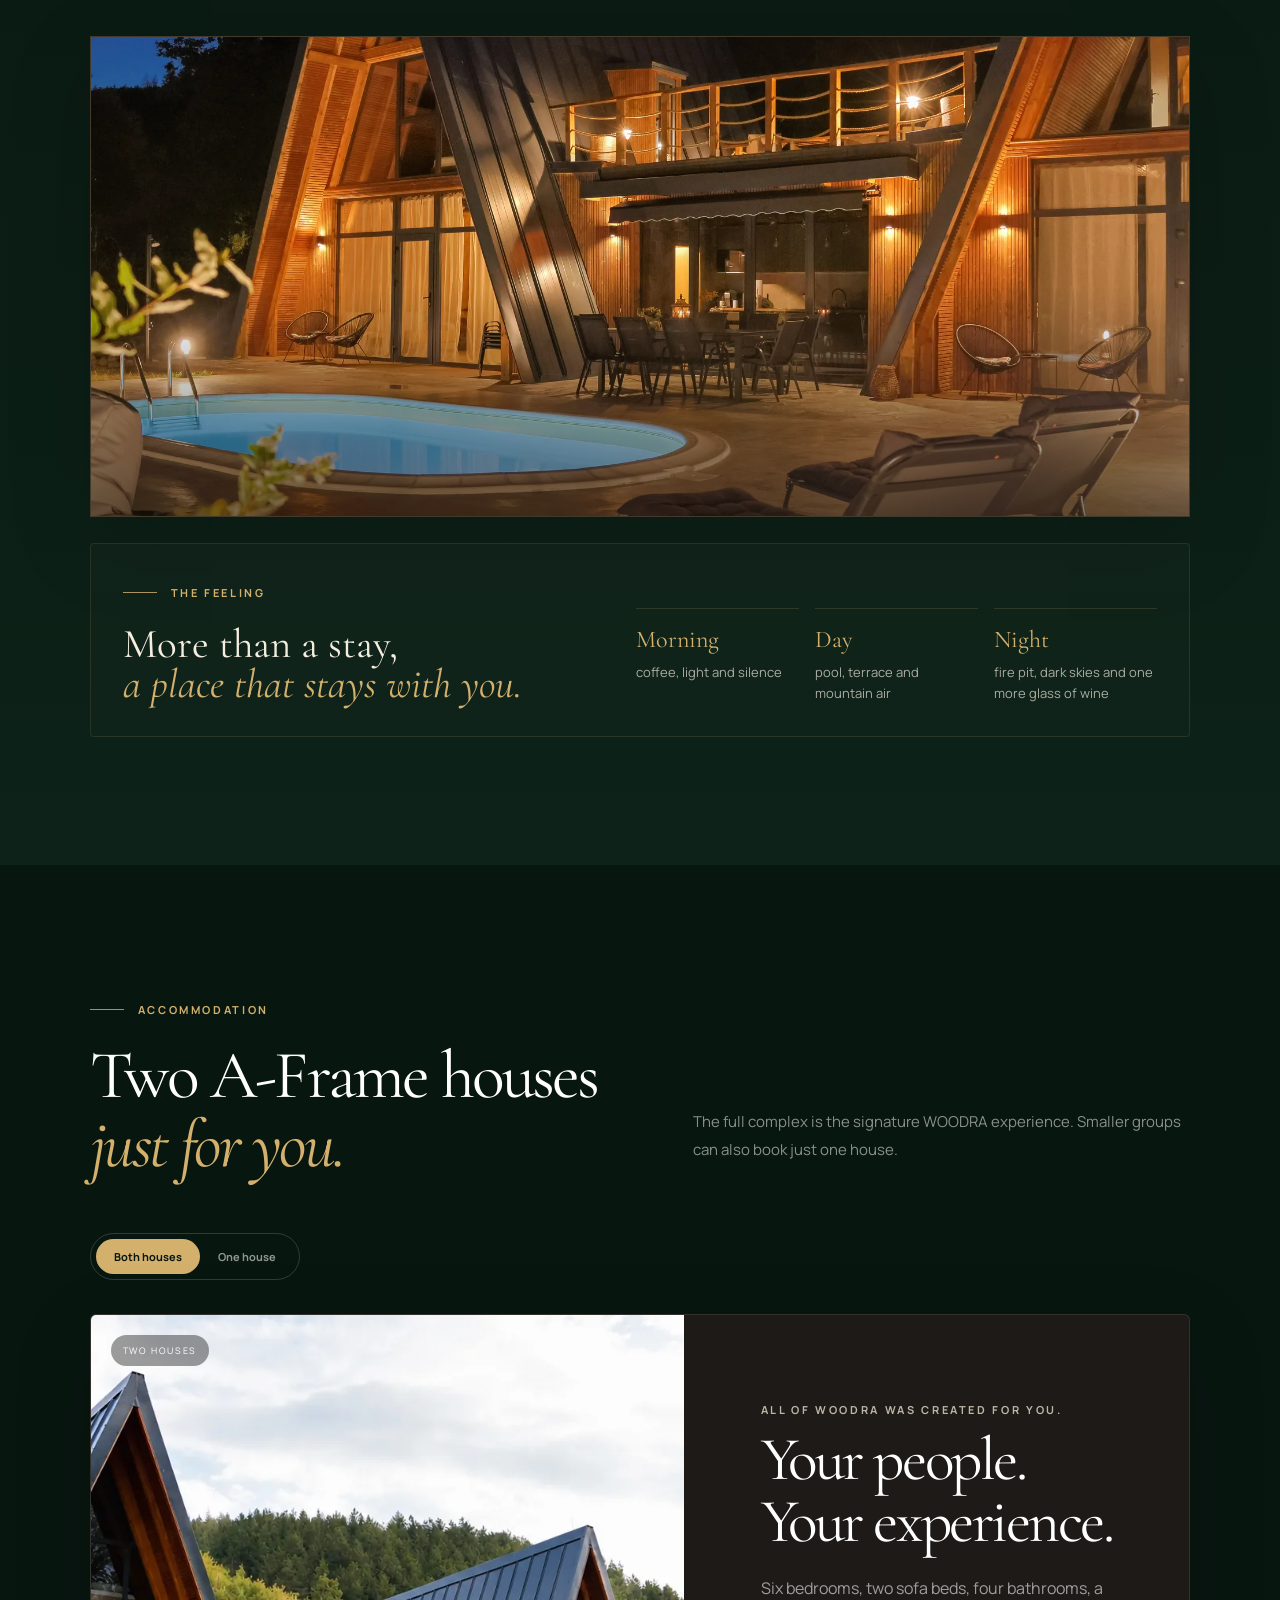
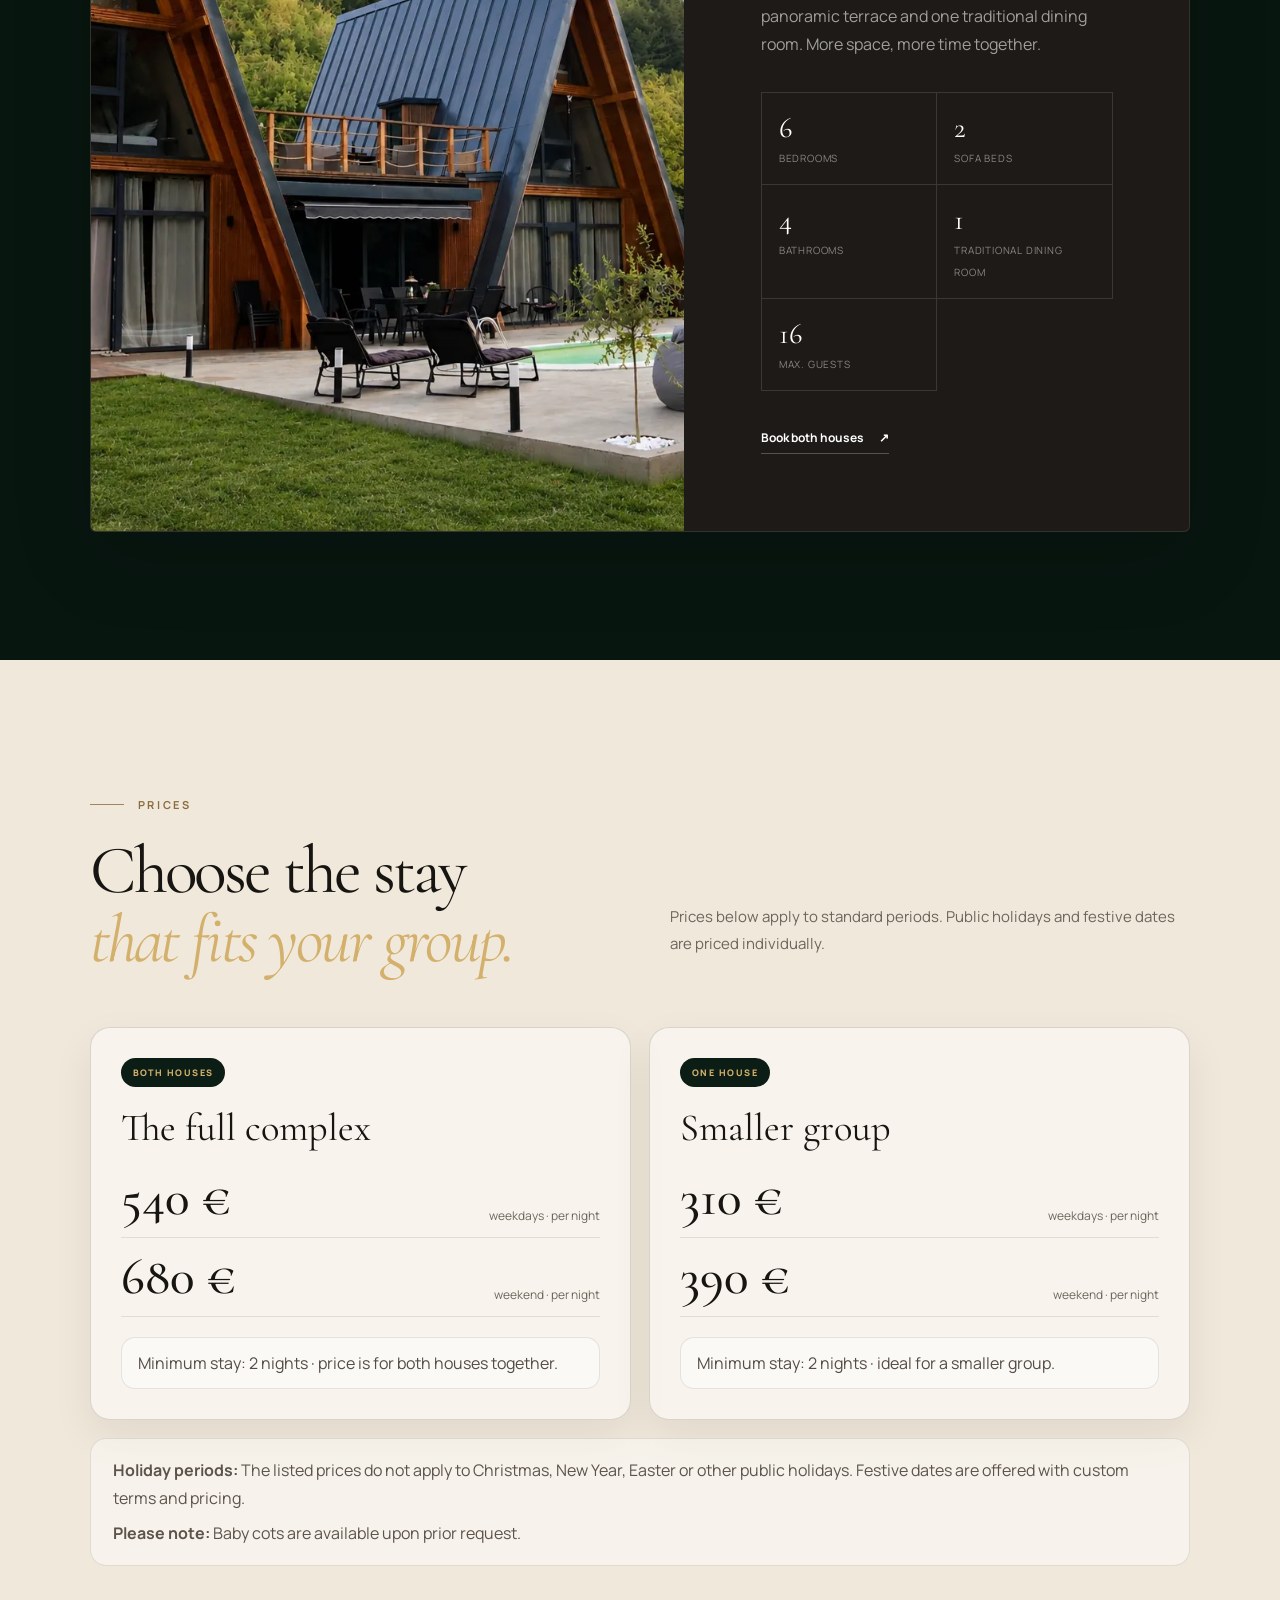
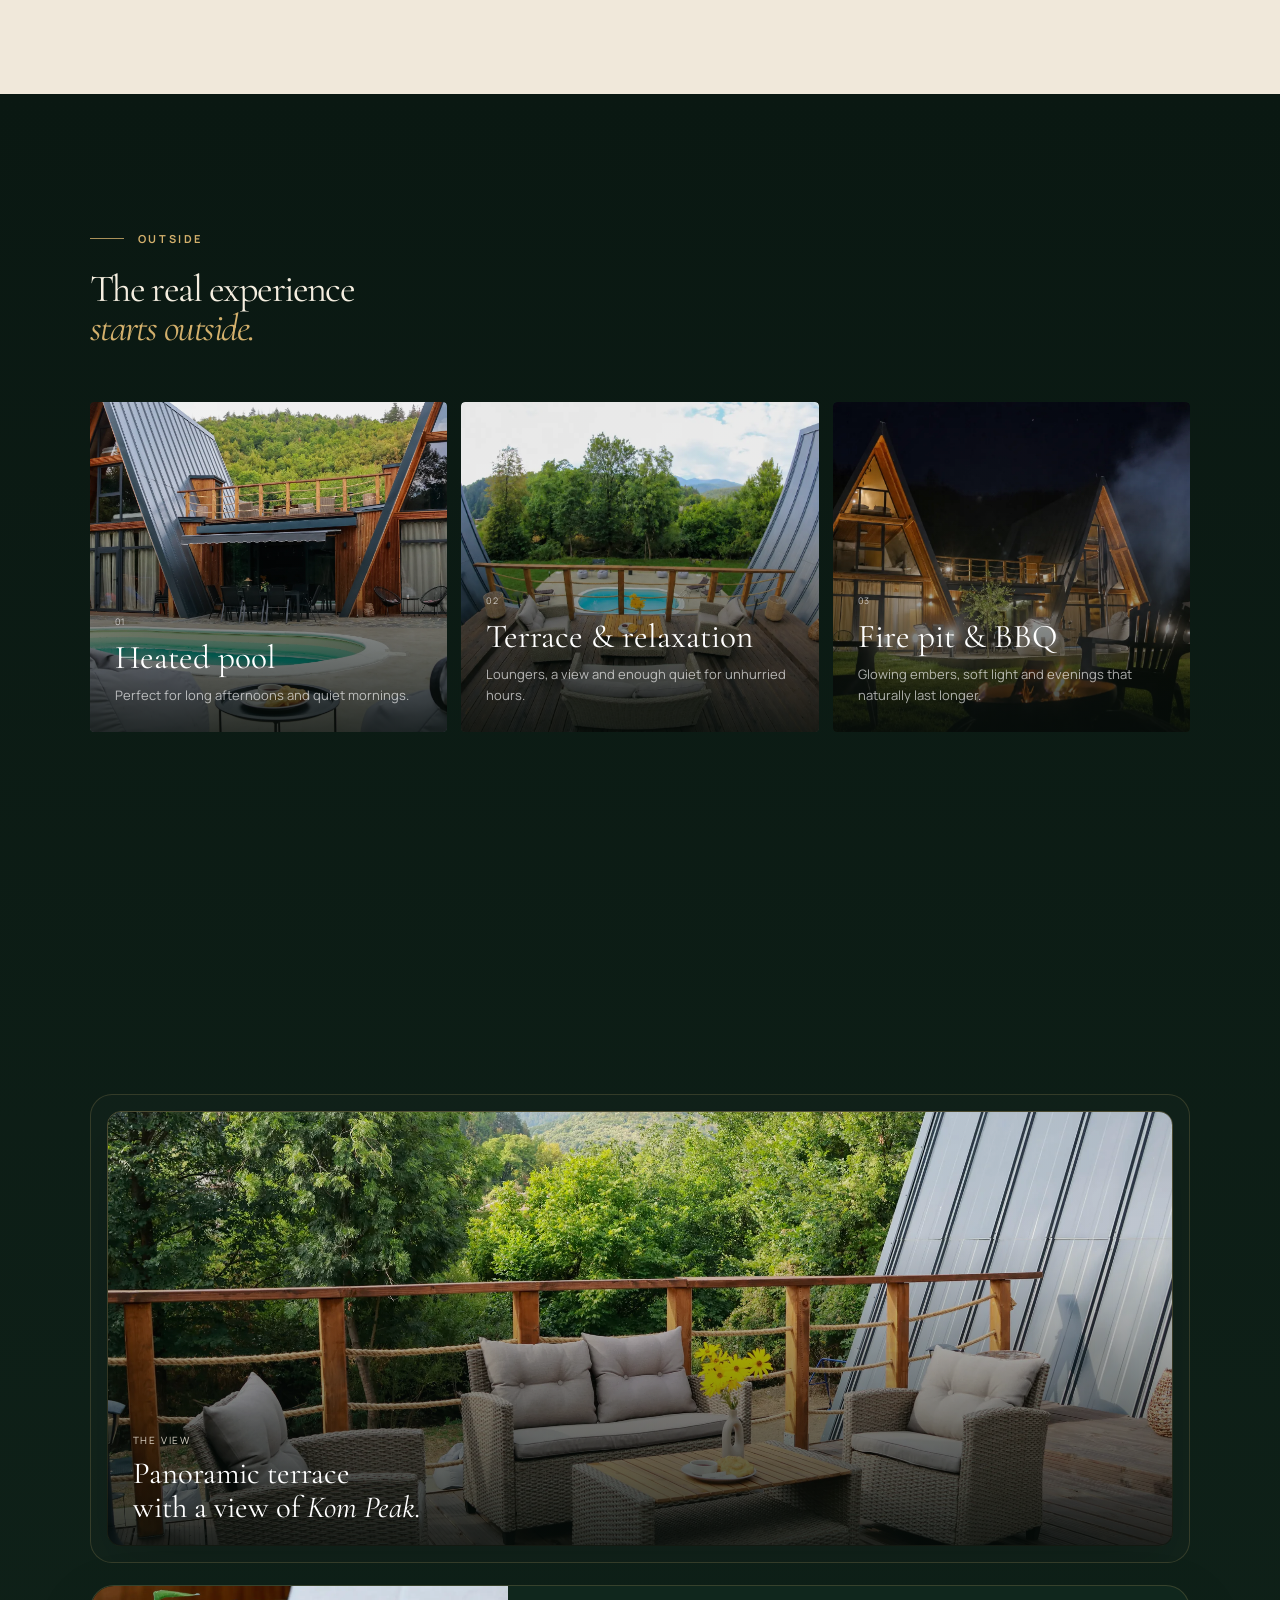
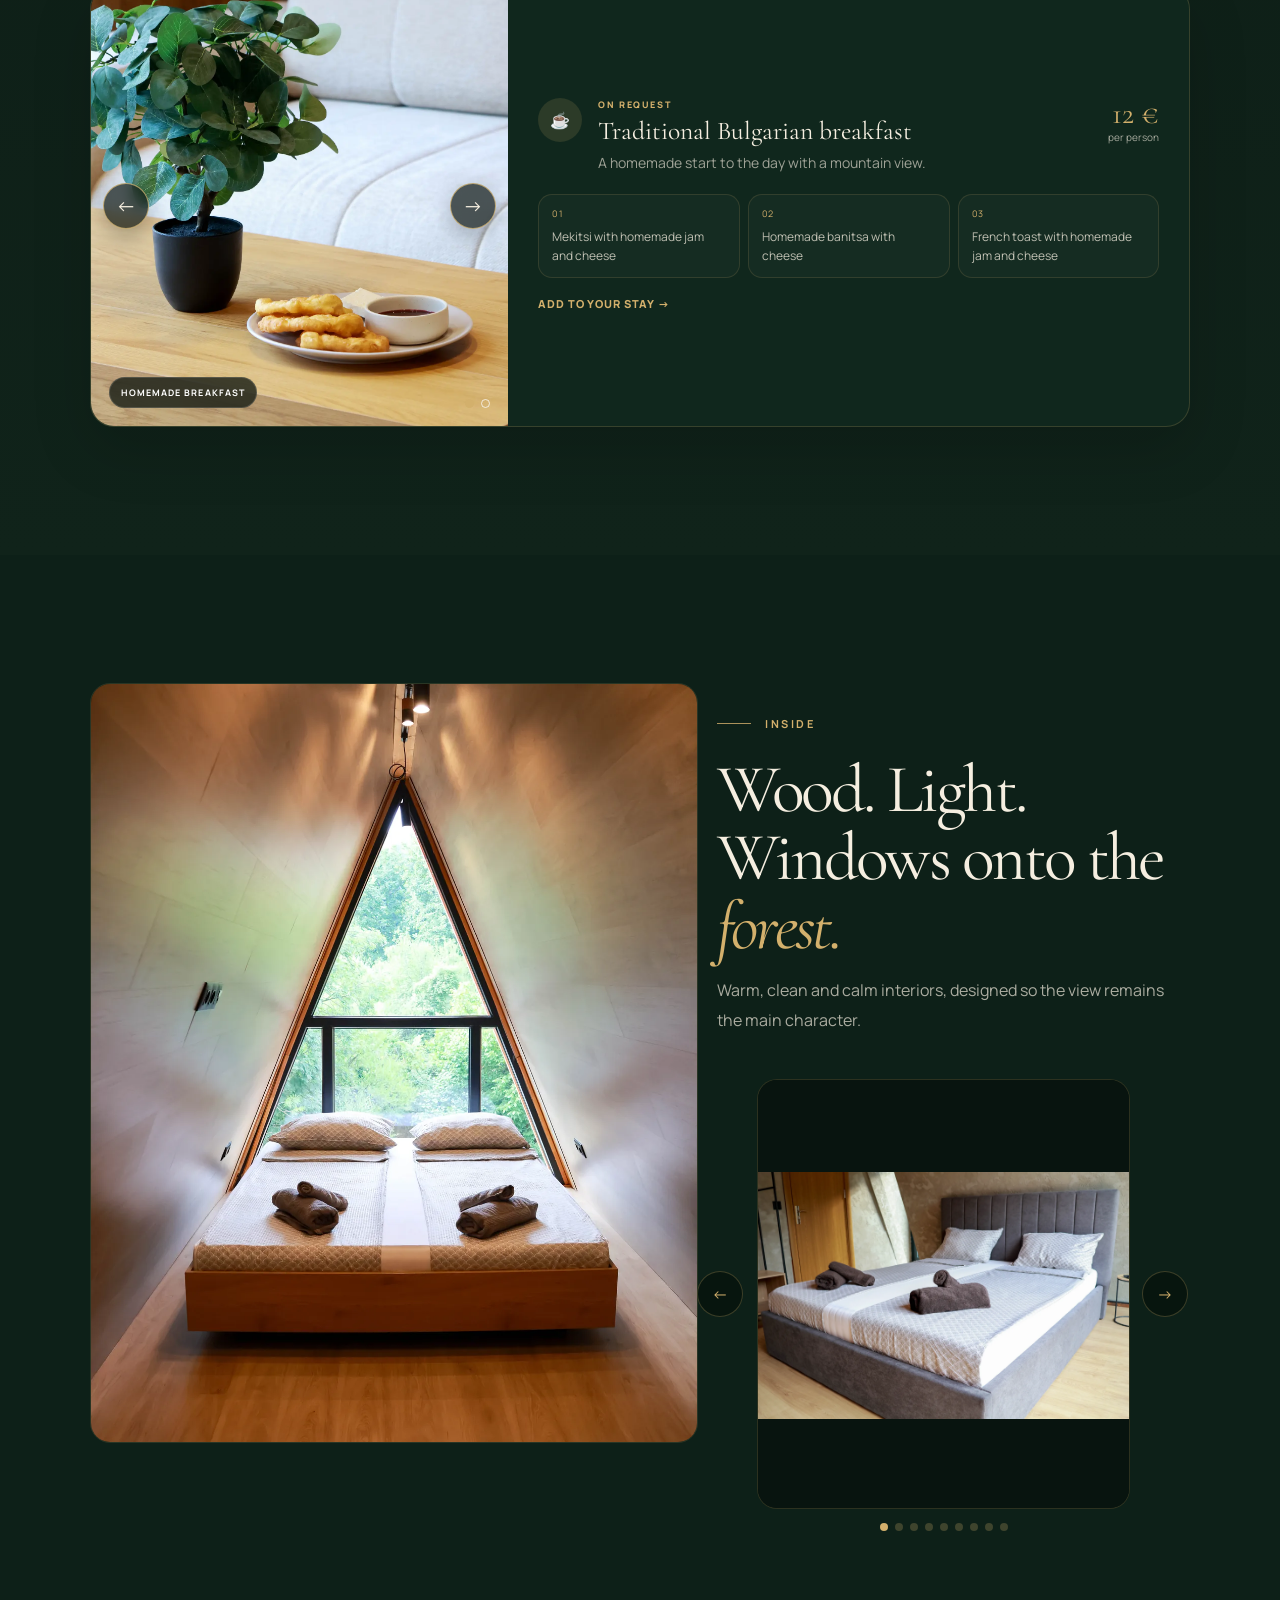
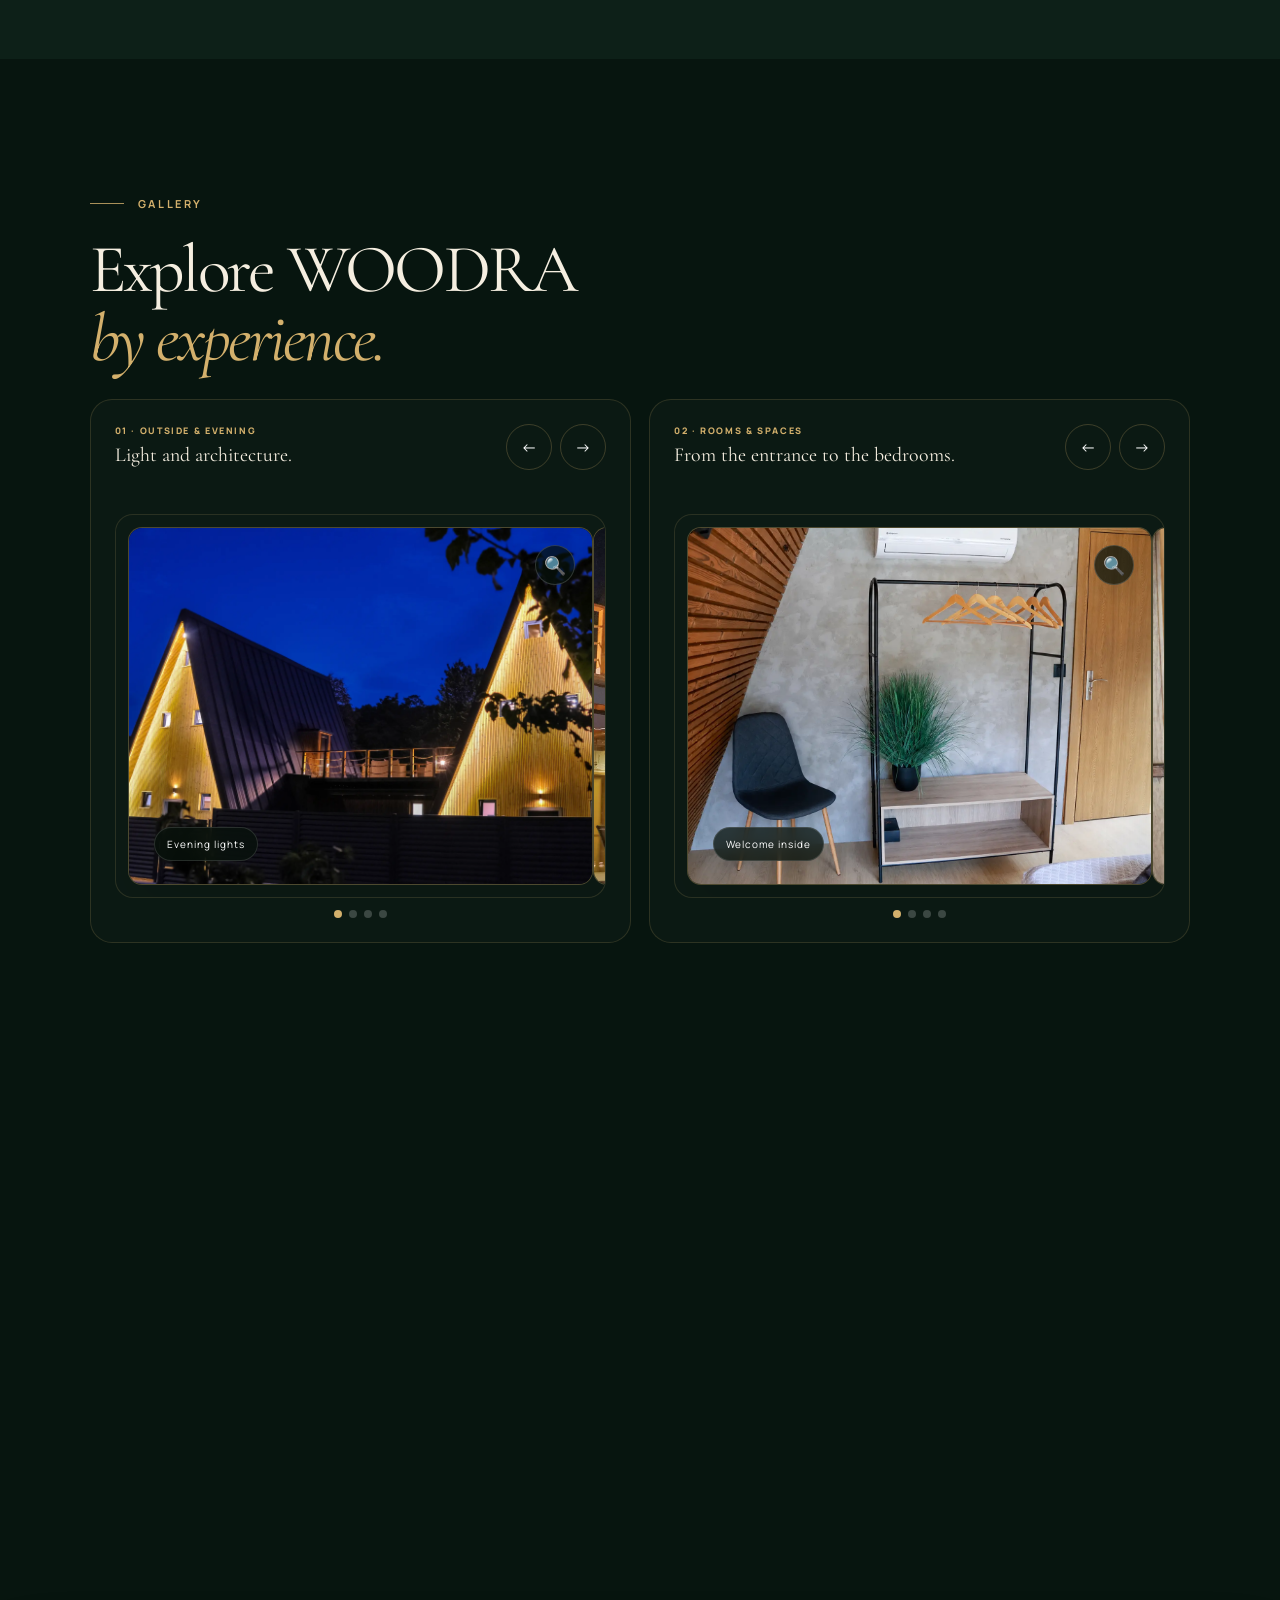
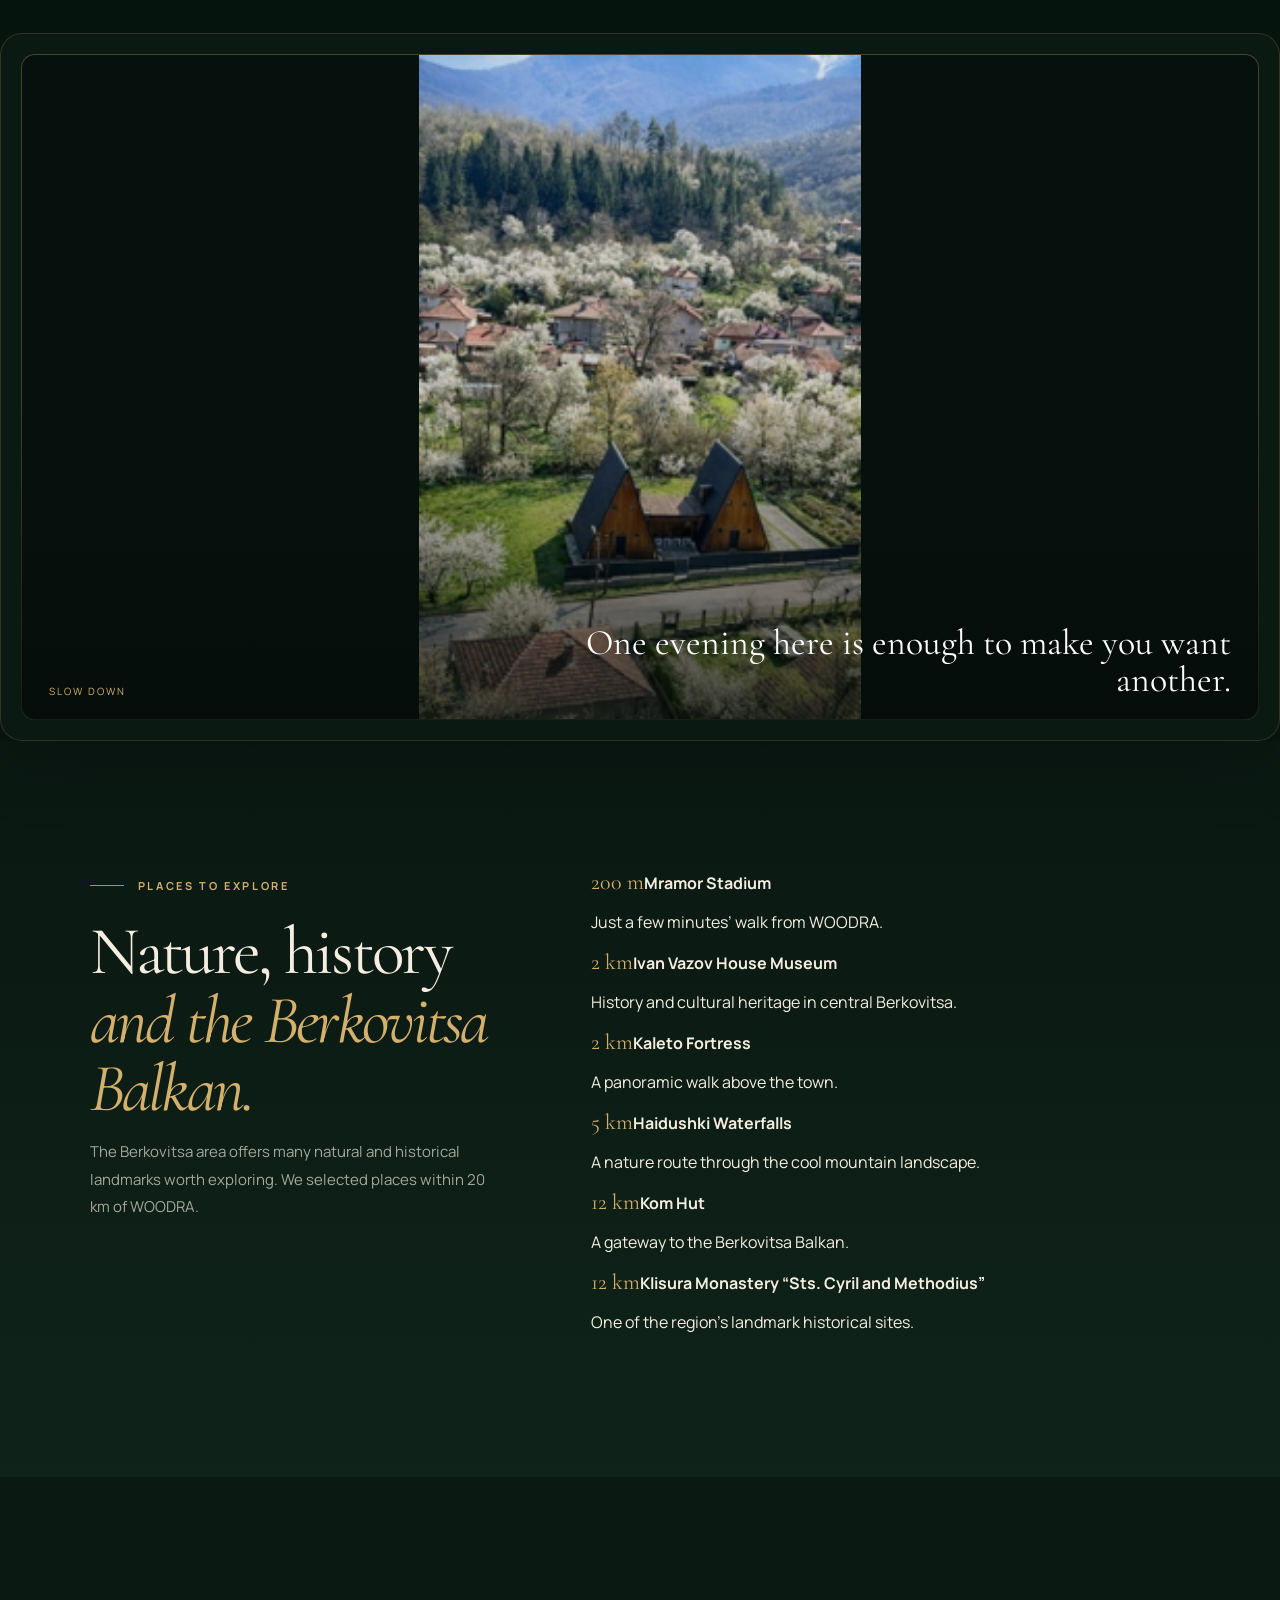
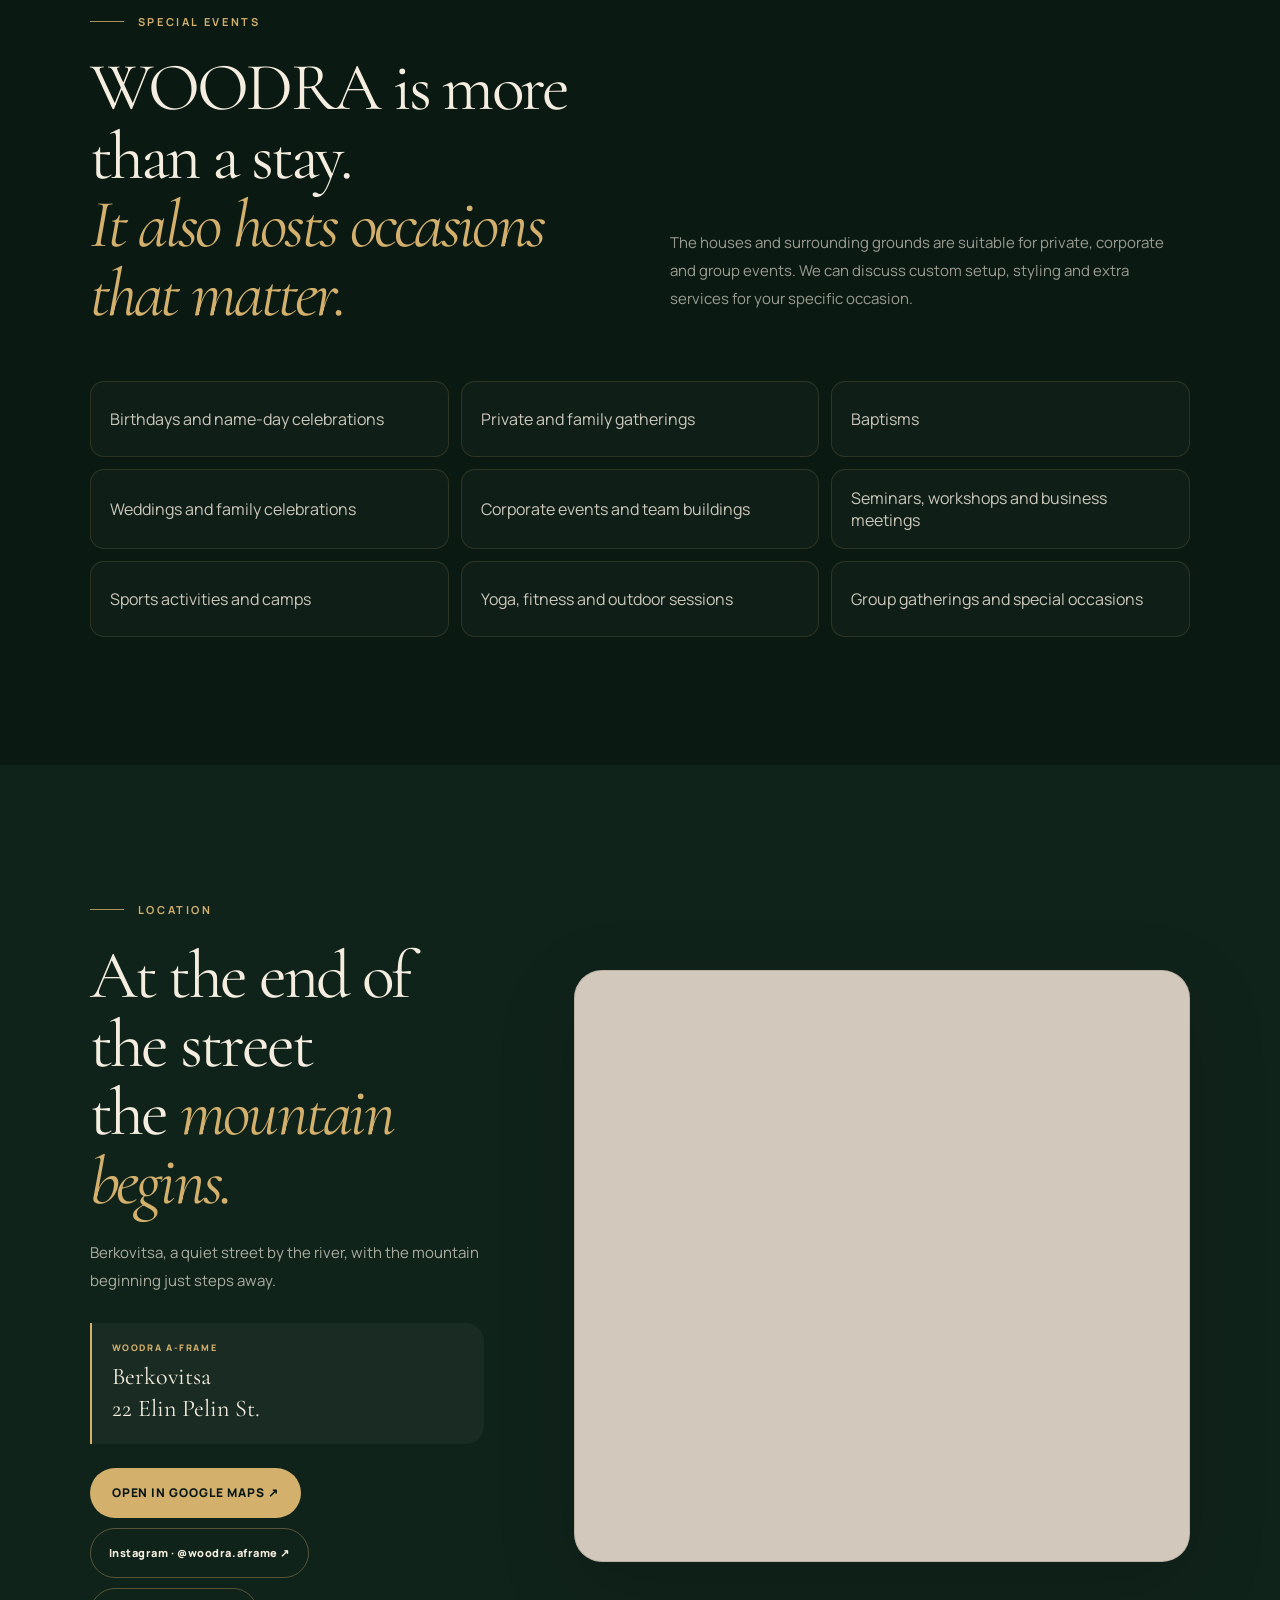
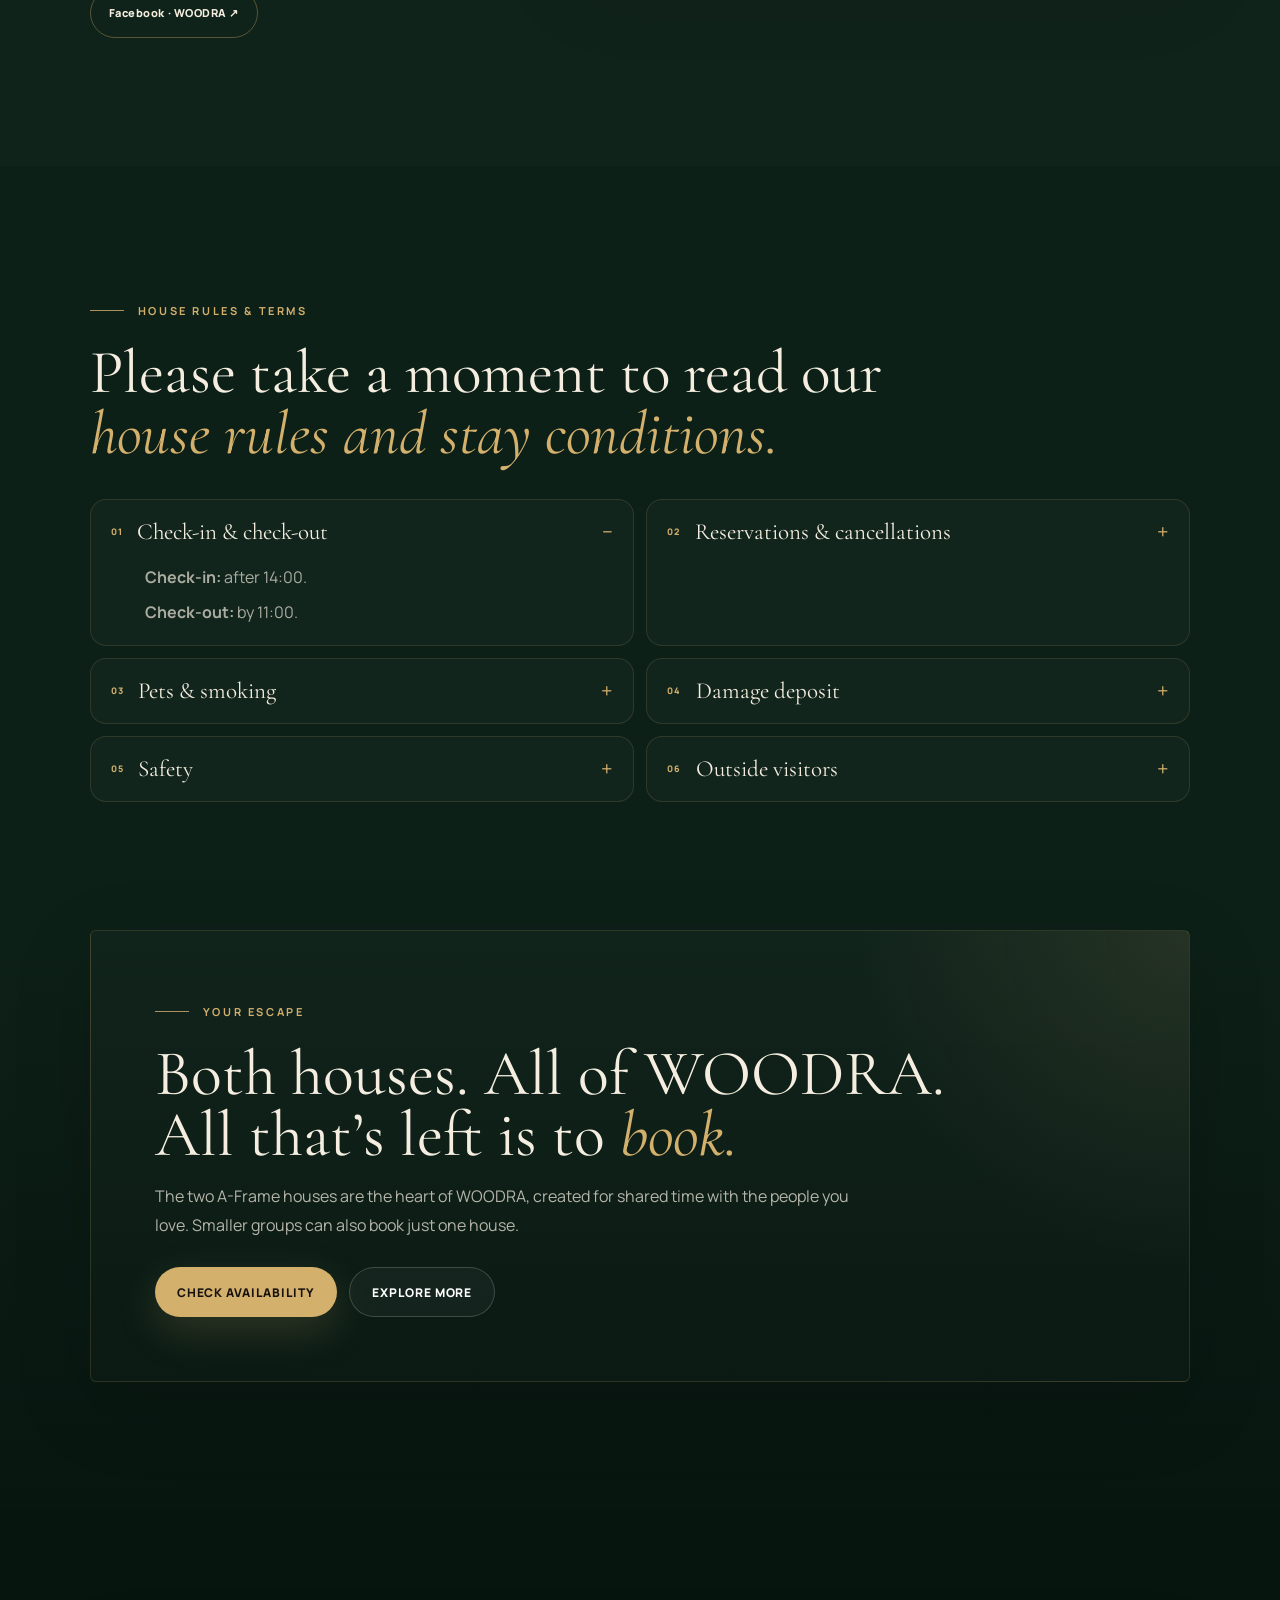
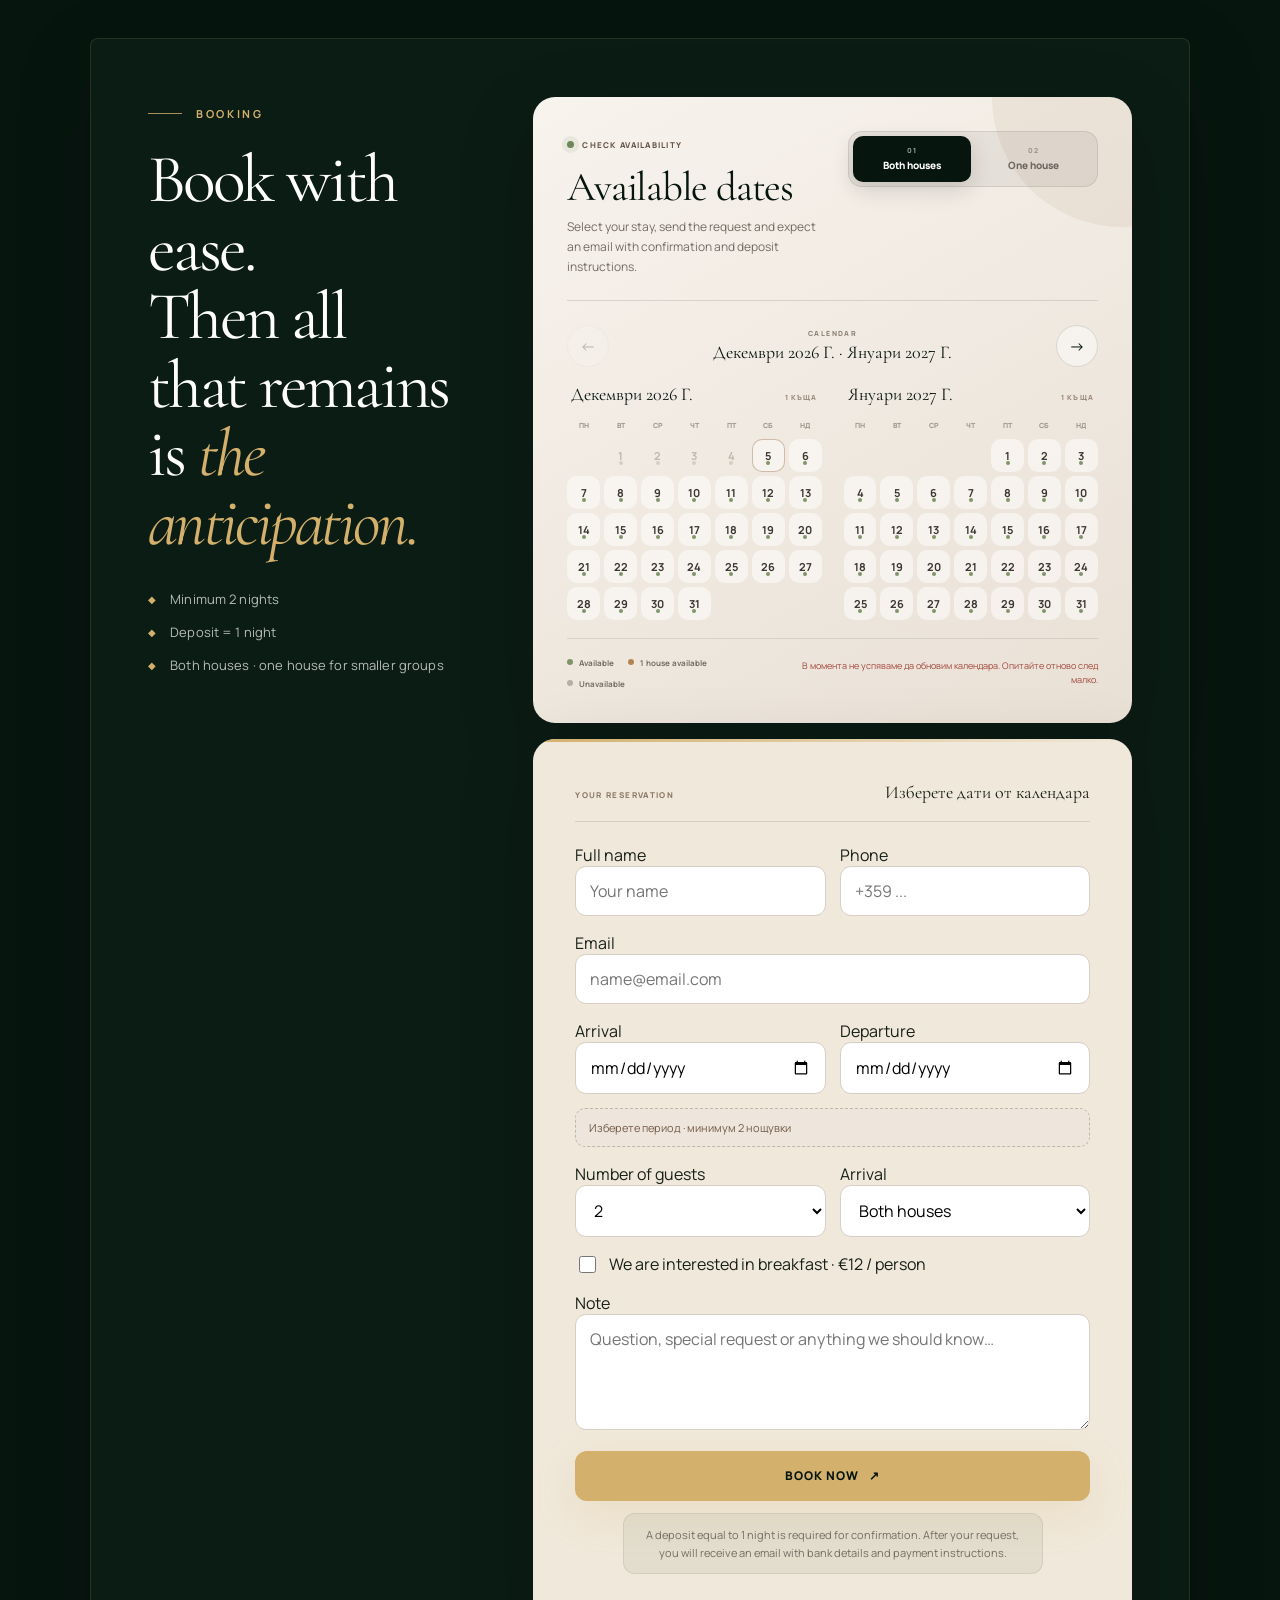
==== commit c83474da: "Add files via upload" ====
--- a/en.html
+++ b/en.html
@@ -48,7 +48,7 @@
 @media(max-width:720px){.woodra-cookie-consent{left:12px;right:12px;bottom:12px;width:auto;padding:15px}.woodra-cookie-consent strong{font-size:19px}.woodra-cookie-actions button{font-size:8px}}
 </style>
 <script defer="" src="config.js?v=20260903-hero3"></script>
-<script defer="" src="script.js?v=20260905-swipe2"></script>
+<script defer="" src="script.js?v=20260905-counter1"></script>
 
 </head>
 <body>
